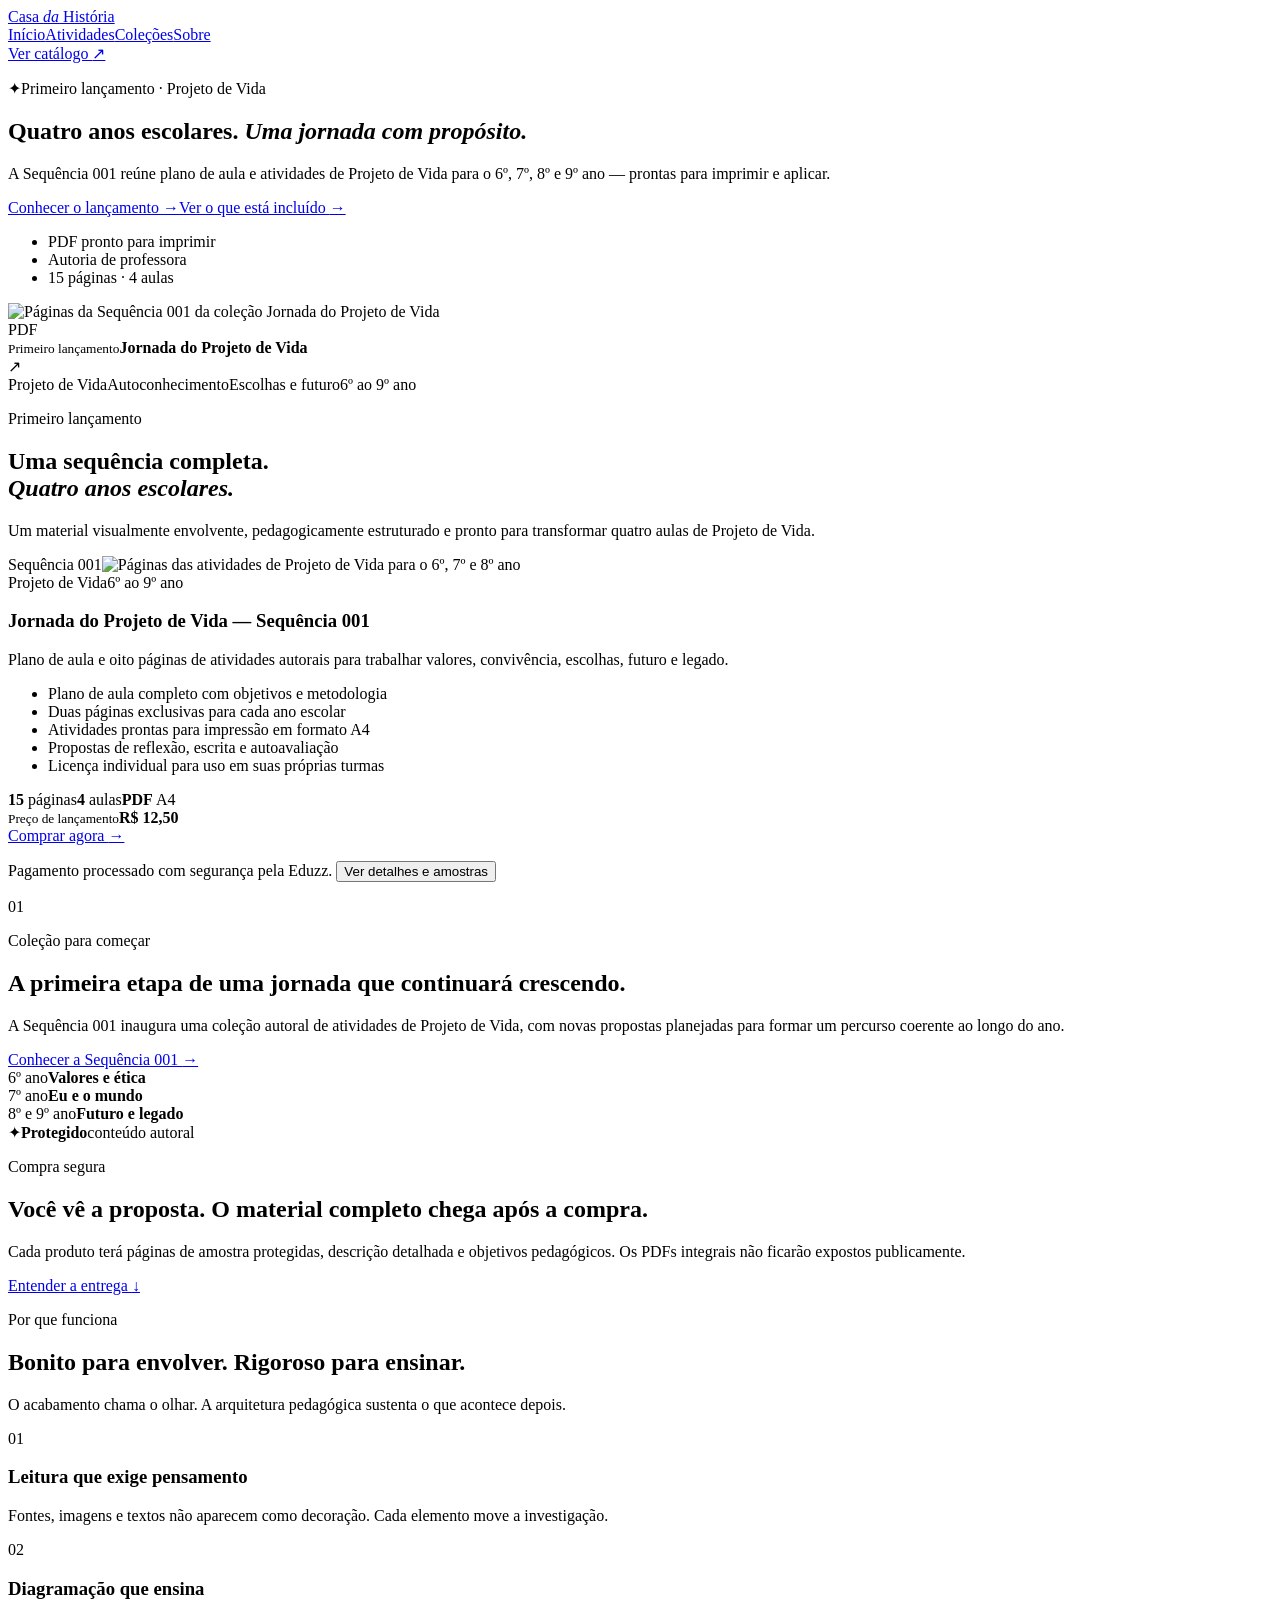
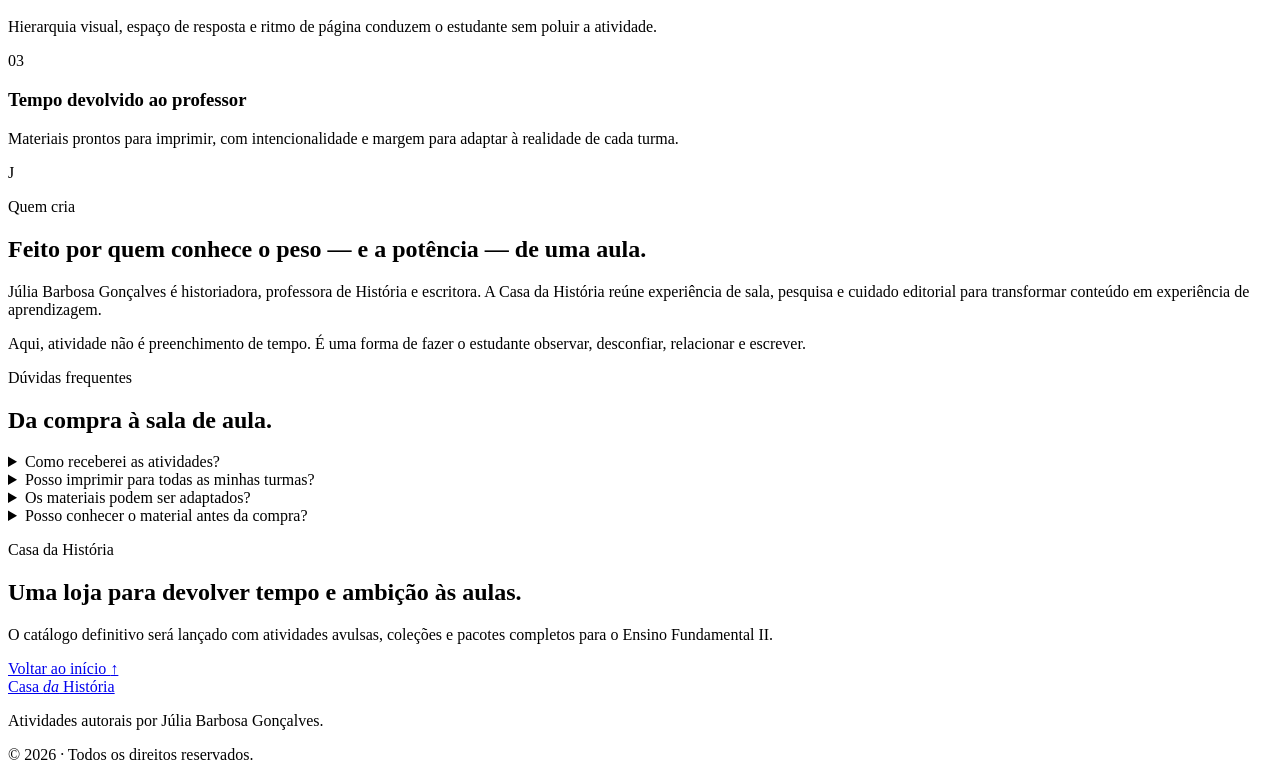
==== index.html @ 9afc104c "Add files via upload" ====
<!DOCTYPE html><html lang="pt-BR"><head><meta charSet="utf-8"/><meta name="viewport" content="width=device-width, initial-scale=1"/><link rel="preload" href="/casadahistoria/_next/static/media/01e4147cff8141ee-s.p.10ked.7w885.g.woff2" as="font" crossorigin="" type="font/woff2"/><link rel="preload" href="/casadahistoria/_next/static/media/a343f882a40d2cc9-s.p.0kho-wj7-y-w1.woff2" as="font" crossorigin="" type="font/woff2"/><link rel="preload" href="/casadahistoria/images/products/seq001/mockup-sequencia-001.webp" as="image"/><link rel="stylesheet" href="/casadahistoria/_next/static/chunks/0dpnqd~8s46qj.css" data-precedence="next"/><link rel="preload" as="script" fetchPriority="low" href="/casadahistoria/_next/static/chunks/0ht900cau6_ur.js"/><script src="/casadahistoria/_next/static/chunks/12e-gw.b2bpi8.js" async=""></script><script src="/casadahistoria/_next/static/chunks/07lhk_q6pmm3r.js" async=""></script><script src="/casadahistoria/_next/static/chunks/turbopack-0gpcza16vt9jr.js" async=""></script><script src="/casadahistoria/_next/static/chunks/0dbhjjzl8qfwv.js" async=""></script><script src="/casadahistoria/_next/static/chunks/1368~detnyduj.js" async=""></script><meta name="next-size-adjust" content=""/><title>Casa da História | Materiais autorais para professores</title><meta name="description" content="Sequências didáticas e atividades autorais, prontas para imprimir e pensadas por uma professora."/><link rel="shortcut icon" href="/casadahistoria/favicon.svg"/><link rel="icon" href="/casadahistoria/favicon.svg"/><script src="/casadahistoria/_next/static/chunks/03~yq9q893hmn.js" noModule=""></script></head><body class="cormorant_garamond_fc706c2b-module__fNlgUG__variable manrope_49fe7fb2-module__fB9vJW__variable"><div hidden=""><!--$--><!--/$--></div><main><header class="site-header"><a class="wordmark" href="#inicio" aria-label="Casa da História, início">Casa <em>da</em> História</a><nav class="desktop-nav" aria-label="Navegação principal"><a class="active" href="#inicio">Início</a><a href="#atividades">Atividades</a><a href="#colecoes">Coleções</a><a href="#sobre">Sobre</a></nav><a class="header-action" href="#atividades">Ver catálogo <span aria-hidden="true">↗</span></a></header><section class="hero" id="inicio"><div class="hero-copy"><p class="eyebrow"><span class="editorial-star" aria-hidden="true">✦</span>Primeiro lançamento · Projeto de Vida</p><h1>Quatro anos escolares. <em>Uma jornada com propósito.</em></h1><div class="coral-rule" aria-hidden="true"></div><p class="hero-description">A Sequência 001 reúne plano de aula e atividades de Projeto de Vida para o 6º, 7º, 8º e 9º ano — prontas para imprimir e aplicar.</p><div class="hero-actions"><a class="button button-primary" href="#atividades">Conhecer o lançamento <span aria-hidden="true">→</span></a><a class="button button-secondary" href="#colecoes">Ver o que está incluído <span aria-hidden="true">→</span></a></div><ul class="hero-trust" aria-label="Vantagens dos materiais"><li>PDF pronto para imprimir</li><li>Autoria de professora</li><li>15 páginas · 4 aulas</li></ul></div><div class="hero-stage" aria-label="Exemplo de atividade da Casa da História"><div class="stage-line stage-line-one" aria-hidden="true"></div><div class="stage-line stage-line-two" aria-hidden="true"></div><div class="image-frame"><img src="/casadahistoria/images/products/seq001/mockup-sequencia-001.webp" alt="Páginas da Sequência 001 da coleção Jornada do Projeto de Vida"/></div><div class="featured-chip"><span class="file-mark" aria-hidden="true">PDF</span><div><small>Primeiro lançamento</small><strong>Jornada do Projeto de Vida</strong></div><span class="chip-arrow" aria-hidden="true">↗</span></div></div></section><div class="hero-foot" aria-hidden="true"><span>Projeto de Vida</span><span>Autoconhecimento</span><span>Escolhas e futuro</span><span>6º ao 9º ano</span></div><section class="catalog-section real-catalog" id="atividades"><div class="section-heading catalog-heading"><div><p class="section-kicker">Primeiro lançamento</p><h2>Uma sequência completa.<br/><em>Quatro anos escolares.</em></h2></div><p class="section-intro">Um material visualmente envolvente, pedagogicamente estruturado e pronto para transformar quatro aulas de Projeto de Vida.</p></div><article class="featured-product"><div class="featured-product-visual"><span class="launch-ribbon">Sequência 001</span><img src="/casadahistoria/images/products/seq001/mockup-sequencia-001.webp" alt="Páginas das atividades de Projeto de Vida para o 6º, 7º e 8º ano"/></div><div class="featured-product-copy"><div class="product-meta"><span>Projeto de Vida</span><span>6º ao 9º ano</span></div><h3>Jornada do Projeto de Vida — Sequência 001</h3><p class="product-lead">Plano de aula e oito páginas de atividades autorais para trabalhar valores, convivência, escolhas, futuro e legado.</p><ul class="product-benefits"><li>Plano de aula completo com objetivos e metodologia</li><li>Duas páginas exclusivas para cada ano escolar</li><li>Atividades prontas para impressão em formato A4</li><li>Propostas de reflexão, escrita e autoavaliação</li><li>Licença individual para uso em suas próprias turmas</li></ul><div class="product-specs" aria-label="Informações do produto"><span><strong>15</strong> páginas</span><span><strong>4</strong> aulas</span><span><strong>PDF</strong> A4</span></div><div class="featured-buy"><div><small>Preço de lançamento</small><strong>R$ 12,50</strong></div><a class="button button-primary" href="https://chk.eduzz.com/7WXGBO520A" rel="noopener noreferrer" target="_blank">Comprar agora <span aria-hidden="true">→</span></a></div><p class="launch-note">Pagamento processado com segurança pela Eduzz.<!-- --> <button type="button">Ver detalhes e amostras</button></p></div></article></section><section class="collection-section" id="colecoes"><div class="collection-card"><div class="collection-number" aria-hidden="true">01</div><div class="collection-copy"><p class="section-kicker">Coleção para começar</p><h2>A primeira etapa de uma jornada que continuará crescendo.</h2><p>A Sequência 001 inaugura uma coleção autoral de atividades de Projeto de Vida, com novas propostas planejadas para formar um percurso coerente ao longo do ano.</p><a class="button button-primary" href="#atividades">Conhecer a Sequência 001 <span aria-hidden="true">→</span></a></div><div class="collection-stack" aria-label="Quatro cadernos de atividades"><div class="stack-sheet stack-one"><span>6º ano</span><strong>Valores e ética</strong></div><div class="stack-sheet stack-two"><span>7º ano</span><strong>Eu e o mundo</strong></div><div class="stack-sheet stack-three"><span>8º e 9º ano</span><strong>Futuro e legado</strong></div></div></div></section><section class="free-section" id="compra-segura"><div class="free-seal" aria-hidden="true"><span>✦</span><strong>Protegido</strong><span>conteúdo autoral</span></div><div class="free-copy"><p class="section-kicker">Compra segura</p><h2>Você vê a proposta. O material completo chega após a compra.</h2><p>Cada produto terá páginas de amostra protegidas, descrição detalhada e objetivos pedagógicos. Os PDFs integrais não ficarão expostos publicamente.</p></div><a class="button free-button" href="#duvidas">Entender a entrega <span aria-hidden="true">↓</span></a></section><section class="method-section"><div class="section-heading"><div><p class="section-kicker">Por que funciona</p><h2>Bonito para envolver. Rigoroso para ensinar.</h2></div><p class="section-intro">O acabamento chama o olhar. A arquitetura pedagógica sustenta o que acontece depois.</p></div><div class="method-grid"><article><span>01</span><h3>Leitura que exige pensamento</h3><p>Fontes, imagens e textos não aparecem como decoração. Cada elemento move a investigação.</p></article><article><span>02</span><h3>Diagramação que ensina</h3><p>Hierarquia visual, espaço de resposta e ritmo de página conduzem o estudante sem poluir a atividade.</p></article><article><span>03</span><h3>Tempo devolvido ao professor</h3><p>Materiais prontos para imprimir, com intencionalidade e margem para adaptar à realidade de cada turma.</p></article></div></section><section class="about-section" id="sobre"><div class="about-monogram" aria-hidden="true">J</div><div class="about-copy"><p class="section-kicker">Quem cria</p><h2>Feito por quem conhece o peso — e a potência — de uma aula.</h2><p>Júlia Barbosa Gonçalves é historiadora, professora de História e escritora. A Casa da História reúne experiência de sala, pesquisa e cuidado editorial para transformar conteúdo em experiência de aprendizagem.</p><p>Aqui, atividade não é preenchimento de tempo. É uma forma de fazer o estudante observar, desconfiar, relacionar e escrever.</p></div></section><section class="faq-section" id="duvidas"><div><p class="section-kicker">Dúvidas frequentes</p><h2>Da compra à sala de aula.</h2></div><div class="faq-list"><details><summary>Como receberei as atividades?</summary><p>Após a confirmação do pagamento pela Eduzz, o acesso ao PDF será enviado automaticamente por e-mail e poderá também chegar por WhatsApp quando esse número for informado na compra.</p></details><details><summary>Posso imprimir para todas as minhas turmas?</summary><p>A licença individual permitirá o uso pela professora ou professor comprador em suas próprias turmas. Redistribuição e revenda não serão permitidas.</p></details><details><summary>Os materiais podem ser adaptados?</summary><p>Os arquivos serão oferecidos em PDF. As orientações de uso indicarão as adaptações pedagógicas possíveis em cada proposta.</p></details><details><summary>Posso conhecer o material antes da compra?</summary><p>Sim. Cada página de produto mostrará imagens protegidas de algumas páginas e explicará objetivos, habilidades, extensão e formas de uso. O arquivo integral será exclusivo para compradores.</p></details></div></section><section class="contact-section" id="contato"><p class="section-kicker">Casa da História</p><h2>Uma loja para devolver tempo e ambição às aulas.</h2><p>O catálogo definitivo será lançado com atividades avulsas, coleções e pacotes completos para o Ensino Fundamental II.</p><a class="button button-primary" href="#inicio">Voltar ao início <span aria-hidden="true">↑</span></a></section><footer><a class="footer-wordmark" href="#inicio">Casa <em>da</em> História</a><p>Atividades autorais por Júlia Barbosa Gonçalves.</p><p>© 2026 · Todos os direitos reservados.</p></footer></main><!--$--><!--/$--><script src="/casadahistoria/_next/static/chunks/0ht900cau6_ur.js" id="_R_" async=""></script><script>(self.__next_f=self.__next_f||[]).push([0])</script><script>self.__next_f.push([1,"1:\"$Sreact.fragment\"\n2:I[39756,[\"/casadahistoria/_next/static/chunks/0dbhjjzl8qfwv.js\"],\"default\"]\n3:I[37457,[\"/casadahistoria/_next/static/chunks/0dbhjjzl8qfwv.js\"],\"default\"]\n12:I[68027,[\"/casadahistoria/_next/static/chunks/0dbhjjzl8qfwv.js\"],\"default\",1]\n:HL[\"/casadahistoria/_next/static/chunks/0dpnqd~8s46qj.css\",\"style\"]\n:HL[\"/casadahistoria/_next/static/media/01e4147cff8141ee-s.p.10ked.7w885.g.woff2\",\"font\",{\"crossOrigin\":\"\",\"type\":\"font/woff2\"}]\n:HL[\"/casadahistoria/_next/static/media/a343f882a40d2cc9-s.p.0kho-wj7-y-w1.woff2\",\"font\",{\"crossOrigin\":\"\",\"type\":\"font/woff2\"}]\n:HL[\"/casadahistoria/images/products/seq001/mockup-sequencia-001.webp\",\"image\"]\n"])</script><script>self.__next_f.push([1,"0:{\"P\":null,\"c\":[\"\",\"\"],\"q\":\"\",\"i\":false,\"f\":[[[\"\",{\"children\":[\"__PAGE__\",{}]},\"$undefined\",\"$undefined\",16],[[\"$\",\"$1\",\"c\",{\"children\":[[[\"$\",\"link\",\"0\",{\"rel\":\"stylesheet\",\"href\":\"/casadahistoria/_next/static/chunks/0dpnqd~8s46qj.css\",\"precedence\":\"next\",\"crossOrigin\":\"$undefined\",\"nonce\":\"$undefined\"}],[\"$\",\"script\",\"script-0\",{\"src\":\"/casadahistoria/_next/static/chunks/0dbhjjzl8qfwv.js\",\"async\":true,\"nonce\":\"$undefined\"}]],[\"$\",\"html\",null,{\"lang\":\"pt-BR\",\"children\":[\"$\",\"body\",null,{\"className\":\"cormorant_garamond_fc706c2b-module__fNlgUG__variable manrope_49fe7fb2-module__fB9vJW__variable\",\"children\":[\"$\",\"$L2\",null,{\"parallelRouterKey\":\"children\",\"error\":\"$undefined\",\"errorStyles\":\"$undefined\",\"errorScripts\":\"$undefined\",\"template\":[\"$\",\"$L3\",null,{}],\"templateStyles\":\"$undefined\",\"templateScripts\":\"$undefined\",\"notFound\":[[[\"$\",\"title\",null,{\"children\":\"404: This page could not be found.\"}],[\"$\",\"div\",null,{\"style\":{\"fontFamily\":\"system-ui,\\\"Segoe UI\\\",Roboto,Helvetica,Arial,sans-serif,\\\"Apple Color Emoji\\\",\\\"Segoe UI Emoji\\\"\",\"height\":\"100vh\",\"textAlign\":\"center\",\"display\":\"flex\",\"flexDirection\":\"column\",\"alignItems\":\"center\",\"justifyContent\":\"center\"},\"children\":[\"$\",\"div\",null,{\"children\":[[\"$\",\"style\",null,{\"dangerouslySetInnerHTML\":{\"__html\":\"body{color:#000;background:#fff;margin:0}.next-error-h1{border-right:1px solid rgba(0,0,0,.3)}@media (prefers-color-scheme:dark){body{color:#fff;background:#000}.next-error-h1{border-right:1px solid rgba(255,255,255,.3)}}\"}}],[\"$\",\"h1\",null,{\"className\":\"next-error-h1\",\"style\":{\"display\":\"inline-block\",\"margin\":\"0 20px 0 0\",\"padding\":\"0 23px 0 0\",\"fontSize\":24,\"fontWeight\":500,\"verticalAlign\":\"top\",\"lineHeight\":\"49px\"},\"children\":404}],[\"$\",\"div\",null,{\"style\":{\"display\":\"inline-block\"},\"children\":[\"$\",\"h2\",null,{\"style\":{\"fontSize\":14,\"fontWeight\":400,\"lineHeight\":\"49px\",\"margin\":0},\"children\":\"This page could not be found.\"}]}]]}]}]],[]],\"forbidden\":\"$undefined\",\"unauthorized\":\"$undefined\"}]}]}]]}],{\"children\":[[\"$\",\"$1\",\"c\",{\"children\":[[\"$\",\"main\",null,{\"children\":[[\"$\",\"header\",null,{\"className\":\"site-header\",\"children\":[[\"$\",\"a\",null,{\"className\":\"wordmark\",\"href\":\"#inicio\",\"aria-label\":\"Casa da História, início\",\"children\":[\"Casa \",[\"$\",\"em\",null,{\"children\":\"da\"}],\" História\"]}],[\"$\",\"nav\",null,{\"className\":\"desktop-nav\",\"aria-label\":\"Navegação principal\",\"children\":[[\"$\",\"a\",null,{\"className\":\"active\",\"href\":\"#inicio\",\"children\":\"Início\"}],[\"$\",\"a\",null,{\"href\":\"#atividades\",\"children\":\"Atividades\"}],[\"$\",\"a\",null,{\"href\":\"#colecoes\",\"children\":\"Coleções\"}],[\"$\",\"a\",null,{\"href\":\"#sobre\",\"children\":\"Sobre\"}]]}],[\"$\",\"a\",null,{\"className\":\"header-action\",\"href\":\"#atividades\",\"children\":[\"Ver catálogo \",[\"$\",\"span\",null,{\"aria-hidden\":\"true\",\"children\":\"↗\"}]]}]]}],[\"$\",\"section\",null,{\"className\":\"hero\",\"id\":\"inicio\",\"children\":[[\"$\",\"div\",null,{\"className\":\"hero-copy\",\"children\":[[\"$\",\"p\",null,{\"className\":\"eyebrow\",\"children\":[[\"$\",\"span\",null,{\"className\":\"editorial-star\",\"aria-hidden\":\"true\",\"children\":\"✦\"}],\"Primeiro lançamento · Projeto de Vida\"]}],[\"$\",\"h1\",null,{\"children\":[\"Quatro anos escolares. \",[\"$\",\"em\",null,{\"children\":\"Uma jornada com propósito.\"}]]}],[\"$\",\"div\",null,{\"className\":\"coral-rule\",\"aria-hidden\":\"true\"}],[\"$\",\"p\",null,{\"className\":\"hero-description\",\"children\":\"A Sequência 001 reúne plano de aula e atividades de Projeto de Vida para o 6º, 7º, 8º e 9º ano — prontas para imprimir e aplicar.\"}],[\"$\",\"div\",null,{\"className\":\"hero-actions\",\"children\":[[\"$\",\"a\",null,{\"className\":\"button button-primary\",\"href\":\"#atividades\",\"children\":[\"Conhecer o lançamento \",[\"$\",\"span\",null,{\"aria-hidden\":\"true\",\"children\":\"→\"}]]}],[\"$\",\"a\",null,{\"className\":\"button button-secondary\",\"href\":\"#colecoes\",\"children\":[\"Ver o que está incluído \",[\"$\",\"span\",null,{\"aria-hidden\":\"true\",\"children\":\"→\"}]]}]]}],[\"$\",\"ul\",null,{\"className\":\"hero-trust\",\"aria-label\":\"Vantagens dos materiais\",\"children\":[[\"$\",\"li\",null,{\"children\":\"PDF pronto para imprimir\"}],[\"$\",\"li\",null,{\"children\":\"Autoria de professora\"}],[\"$\",\"li\",null,{\"children\":\"15 páginas · 4 aulas\"}]]}]]}],[\"$\",\"div\",null,{\"className\":\"hero-stage\",\"aria-label\":\"Exemplo de atividade da Casa da História\",\"children\":[[\"$\",\"div\",null,{\"className\":\"stage-line stage-line-one\",\"aria-hidden\":\"true\"}],[\"$\",\"div\",null,{\"className\":\"stage-line stage-line-two\",\"aria-hidden\":\"true\"}],[\"$\",\"div\",null,{\"className\":\"image-frame\",\"children\":[\"$\",\"img\",null,{\"src\":\"/casadahistoria/images/products/seq001/mockup-sequencia-001.webp\",\"alt\":\"Páginas da Sequência 001 da coleção Jornada do Projeto de Vida\"}]}],[\"$\",\"div\",null,{\"className\":\"featured-chip\",\"children\":[[\"$\",\"span\",null,{\"className\":\"file-mark\",\"aria-hidden\":\"true\",\"children\":\"PDF\"}],\"$L4\",\"$L5\"]}]]}]]}],\"$L6\",\"$L7\",\"$L8\",\"$L9\",\"$La\",\"$Lb\",\"$Lc\",\"$Ld\",\"$Le\"]}],[\"$Lf\"],\"$L10\"]}],{},null,false,null]},null,false,null],\"$L11\",false]],\"m\":\"$undefined\",\"G\":[\"$12\",[\"$L13\"]],\"S\":true,\"h\":null,\"s\":\"$undefined\",\"l\":\"$undefined\",\"p\":\"$undefined\",\"d\":\"$undefined\",\"b\":\"ngVguHVvv_tVaWzrd8nhR\"}\n"])</script><script>self.__next_f.push([1,"14:I[90803,[\"/casadahistoria/_next/static/chunks/0dbhjjzl8qfwv.js\",\"/casadahistoria/_next/static/chunks/1368~detnyduj.js\"],\"default\"]\n15:I[97367,[\"/casadahistoria/_next/static/chunks/0dbhjjzl8qfwv.js\"],\"OutletBoundary\"]\n16:\"$Sreact.suspense\"\n18:I[97367,[\"/casadahistoria/_next/static/chunks/0dbhjjzl8qfwv.js\"],\"ViewportBoundary\"]\n1a:I[97367,[\"/casadahistoria/_next/static/chunks/0dbhjjzl8qfwv.js\"],\"MetadataBoundary\"]\n4:[\"$\",\"div\",null,{\"children\":[[\"$\",\"small\",null,{\"children\":\"Primeiro lançamento\"}],[\"$\",\"strong\",null,{\"children\":\"Jornada do Projeto de Vida\"}]]}]\n5:[\"$\",\"span\",null,{\"className\":\"chip-arrow\",\"aria-hidden\":\"true\",\"children\":\"↗\"}]\n6:[\"$\",\"div\",null,{\"className\":\"hero-foot\",\"aria-hidden\":\"true\",\"children\":[[\"$\",\"span\",null,{\"children\":\"Projeto de Vida\"}],[\"$\",\"span\",null,{\"children\":\"Autoconhecimento\"}],[\"$\",\"span\",null,{\"children\":\"Escolhas e futuro\"}],[\"$\",\"span\",null,{\"children\":\"6º ao 9º ano\"}]]}]\n7:[\"$\",\"$L14\",null,{}]\n"])</script><script>self.__next_f.push([1,"8:[\"$\",\"section\",null,{\"className\":\"collection-section\",\"id\":\"colecoes\",\"children\":[\"$\",\"div\",null,{\"className\":\"collection-card\",\"children\":[[\"$\",\"div\",null,{\"className\":\"collection-number\",\"aria-hidden\":\"true\",\"children\":\"01\"}],[\"$\",\"div\",null,{\"className\":\"collection-copy\",\"children\":[[\"$\",\"p\",null,{\"className\":\"section-kicker\",\"children\":\"Coleção para começar\"}],[\"$\",\"h2\",null,{\"children\":\"A primeira etapa de uma jornada que continuará crescendo.\"}],[\"$\",\"p\",null,{\"children\":\"A Sequência 001 inaugura uma coleção autoral de atividades de Projeto de Vida, com novas propostas planejadas para formar um percurso coerente ao longo do ano.\"}],[\"$\",\"a\",null,{\"className\":\"button button-primary\",\"href\":\"#atividades\",\"children\":[\"Conhecer a Sequência 001 \",[\"$\",\"span\",null,{\"aria-hidden\":\"true\",\"children\":\"→\"}]]}]]}],[\"$\",\"div\",null,{\"className\":\"collection-stack\",\"aria-label\":\"Quatro cadernos de atividades\",\"children\":[[\"$\",\"div\",null,{\"className\":\"stack-sheet stack-one\",\"children\":[[\"$\",\"span\",null,{\"children\":\"6º ano\"}],[\"$\",\"strong\",null,{\"children\":\"Valores e ética\"}]]}],[\"$\",\"div\",null,{\"className\":\"stack-sheet stack-two\",\"children\":[[\"$\",\"span\",null,{\"children\":\"7º ano\"}],[\"$\",\"strong\",null,{\"children\":\"Eu e o mundo\"}]]}],[\"$\",\"div\",null,{\"className\":\"stack-sheet stack-three\",\"children\":[[\"$\",\"span\",null,{\"children\":\"8º e 9º ano\"}],[\"$\",\"strong\",null,{\"children\":\"Futuro e legado\"}]]}]]}]]}]}]\n"])</script><script>self.__next_f.push([1,"9:[\"$\",\"section\",null,{\"className\":\"free-section\",\"id\":\"compra-segura\",\"children\":[[\"$\",\"div\",null,{\"className\":\"free-seal\",\"aria-hidden\":\"true\",\"children\":[[\"$\",\"span\",null,{\"children\":\"✦\"}],[\"$\",\"strong\",null,{\"children\":\"Protegido\"}],[\"$\",\"span\",null,{\"children\":\"conteúdo autoral\"}]]}],[\"$\",\"div\",null,{\"className\":\"free-copy\",\"children\":[[\"$\",\"p\",null,{\"className\":\"section-kicker\",\"children\":\"Compra segura\"}],[\"$\",\"h2\",null,{\"children\":\"Você vê a proposta. O material completo chega após a compra.\"}],[\"$\",\"p\",null,{\"children\":\"Cada produto terá páginas de amostra protegidas, descrição detalhada e objetivos pedagógicos. Os PDFs integrais não ficarão expostos publicamente.\"}]]}],[\"$\",\"a\",null,{\"className\":\"button free-button\",\"href\":\"#duvidas\",\"children\":[\"Entender a entrega \",[\"$\",\"span\",null,{\"aria-hidden\":\"true\",\"children\":\"↓\"}]]}]]}]\na:[\"$\",\"section\",null,{\"className\":\"method-section\",\"children\":[[\"$\",\"div\",null,{\"className\":\"section-heading\",\"children\":[[\"$\",\"div\",null,{\"children\":[[\"$\",\"p\",null,{\"className\":\"section-kicker\",\"children\":\"Por que funciona\"}],[\"$\",\"h2\",null,{\"children\":\"Bonito para envolver. Rigoroso para ensinar.\"}]]}],[\"$\",\"p\",null,{\"className\":\"section-intro\",\"children\":\"O acabamento chama o olhar. A arquitetura pedagógica sustenta o que acontece depois.\"}]]}],[\"$\",\"div\",null,{\"className\":\"method-grid\",\"children\":[[\"$\",\"article\",null,{\"children\":[[\"$\",\"span\",null,{\"children\":\"01\"}],[\"$\",\"h3\",null,{\"children\":\"Leitura que exige pensamento\"}],[\"$\",\"p\",null,{\"children\":\"Fontes, imagens e textos não aparecem como decoração. Cada elemento move a investigação.\"}]]}],[\"$\",\"article\",null,{\"children\":[[\"$\",\"span\",null,{\"children\":\"02\"}],[\"$\",\"h3\",null,{\"children\":\"Diagramação que ensina\"}],[\"$\",\"p\",null,{\"children\":\"Hierarquia visual, espaço de resposta e ritmo de página conduzem o estudante sem poluir a atividade.\"}]]}],[\"$\",\"article\",null,{\"children\":[[\"$\",\"span\",null,{\"children\":\"03\"}],[\"$\",\"h3\",null,{\"children\":\"Tempo devolvido ao professor\"}],[\"$\",\"p\",null,{\"children\":\"Materiais prontos para imprimir, com intencionalidade e margem para adaptar à realidade de cada turma.\"}]]}]]}]]}]\nb:[\"$\",\"section\",null,{\"className\":\"about-section\",\"id\":\"sobre\",\"children\":[[\"$\",\"div\",null,{\"className\":\"about-monogram\",\"aria-hidden\":\"true\",\"children\":\"J\"}],[\"$\",\"div\",null,{\"className\":\"about-copy\",\"children\":[[\"$\",\"p\",null,{\"className\":\"section-kicker\",\"children\":\"Quem cria\"}],[\"$\",\"h2\",null,{\"children\":\"Feito por quem conhece o peso — e a potência — de uma aula.\"}],[\"$\",\"p\",null,{\"children\":\"Júlia Barbosa Gonçalves é historiadora, professora de História e escritora. A Casa da História reúne experiência de sala, pesquisa e cuidado editorial para transformar conteúdo em experiência de aprendizagem.\"}],[\"$\",\"p\",null,{\"children\":\"Aqui, atividade não é preenchimento de tempo. É uma forma de fazer o estudante observar, desconfiar, relacionar e escrever.\"}]]}]]}]\n"])</script><script>self.__next_f.push([1,"c:[\"$\",\"section\",null,{\"className\":\"faq-section\",\"id\":\"duvidas\",\"children\":[[\"$\",\"div\",null,{\"children\":[[\"$\",\"p\",null,{\"className\":\"section-kicker\",\"children\":\"Dúvidas frequentes\"}],[\"$\",\"h2\",null,{\"children\":\"Da compra à sala de aula.\"}]]}],[\"$\",\"div\",null,{\"className\":\"faq-list\",\"children\":[[\"$\",\"details\",null,{\"children\":[[\"$\",\"summary\",null,{\"children\":\"Como receberei as atividades?\"}],[\"$\",\"p\",null,{\"children\":\"Após a confirmação do pagamento pela Eduzz, o acesso ao PDF será enviado automaticamente por e-mail e poderá também chegar por WhatsApp quando esse número for informado na compra.\"}]]}],[\"$\",\"details\",null,{\"children\":[[\"$\",\"summary\",null,{\"children\":\"Posso imprimir para todas as minhas turmas?\"}],[\"$\",\"p\",null,{\"children\":\"A licença individual permitirá o uso pela professora ou professor comprador em suas próprias turmas. Redistribuição e revenda não serão permitidas.\"}]]}],[\"$\",\"details\",null,{\"children\":[[\"$\",\"summary\",null,{\"children\":\"Os materiais podem ser adaptados?\"}],[\"$\",\"p\",null,{\"children\":\"Os arquivos serão oferecidos em PDF. As orientações de uso indicarão as adaptações pedagógicas possíveis em cada proposta.\"}]]}],[\"$\",\"details\",null,{\"children\":[[\"$\",\"summary\",null,{\"children\":\"Posso conhecer o material antes da compra?\"}],[\"$\",\"p\",null,{\"children\":\"Sim. Cada página de produto mostrará imagens protegidas de algumas páginas e explicará objetivos, habilidades, extensão e formas de uso. O arquivo integral será exclusivo para compradores.\"}]]}]]}]]}]\n"])</script><script>self.__next_f.push([1,"d:[\"$\",\"section\",null,{\"className\":\"contact-section\",\"id\":\"contato\",\"children\":[[\"$\",\"p\",null,{\"className\":\"section-kicker\",\"children\":\"Casa da História\"}],[\"$\",\"h2\",null,{\"children\":\"Uma loja para devolver tempo e ambição às aulas.\"}],[\"$\",\"p\",null,{\"children\":\"O catálogo definitivo será lançado com atividades avulsas, coleções e pacotes completos para o Ensino Fundamental II.\"}],[\"$\",\"a\",null,{\"className\":\"button button-primary\",\"href\":\"#inicio\",\"children\":[\"Voltar ao início \",[\"$\",\"span\",null,{\"aria-hidden\":\"true\",\"children\":\"↑\"}]]}]]}]\ne:[\"$\",\"footer\",null,{\"children\":[[\"$\",\"a\",null,{\"className\":\"footer-wordmark\",\"href\":\"#inicio\",\"children\":[\"Casa \",[\"$\",\"em\",null,{\"children\":\"da\"}],\" História\"]}],[\"$\",\"p\",null,{\"children\":\"Atividades autorais por Júlia Barbosa Gonçalves.\"}],[\"$\",\"p\",null,{\"children\":\"© 2026 · Todos os direitos reservados.\"}]]}]\nf:[\"$\",\"script\",\"script-0\",{\"src\":\"/casadahistoria/_next/static/chunks/1368~detnyduj.js\",\"async\":true,\"nonce\":\"$undefined\"}]\n10:[\"$\",\"$L15\",null,{\"children\":[\"$\",\"$16\",null,{\"name\":\"Next.MetadataOutlet\",\"children\":\"$@17\"}]}]\n11:[\"$\",\"$1\",\"h\",{\"children\":[null,[\"$\",\"$L18\",null,{\"children\":\"$L19\"}],[\"$\",\"div\",null,{\"hidden\":true,\"children\":[\"$\",\"$L1a\",null,{\"children\":[\"$\",\"$16\",null,{\"name\":\"Next.Metadata\",\"children\":\"$L1b\"}]}]}],[\"$\",\"meta\",null,{\"name\":\"next-size-adjust\",\"content\":\"\"}]]}]\n13:[\"$\",\"link\",\"0\",{\"rel\":\"stylesheet\",\"href\":\"/casadahistoria/_next/static/chunks/0dpnqd~8s46qj.css\",\"precedence\":\"next\",\"crossOrigin\":\"$undefined\",\"nonce\":\"$undefined\"}]\n"])</script><script>self.__next_f.push([1,"19:[[\"$\",\"meta\",\"0\",{\"charSet\":\"utf-8\"}],[\"$\",\"meta\",\"1\",{\"name\":\"viewport\",\"content\":\"width=device-width, initial-scale=1\"}]]\n"])</script><script>self.__next_f.push([1,"1c:I[27201,[\"/casadahistoria/_next/static/chunks/0dbhjjzl8qfwv.js\"],\"IconMark\"]\n17:null\n1b:[[\"$\",\"title\",\"0\",{\"children\":\"Casa da História | Materiais autorais para professores\"}],[\"$\",\"meta\",\"1\",{\"name\":\"description\",\"content\":\"Sequências didáticas e atividades autorais, prontas para imprimir e pensadas por uma professora.\"}],[\"$\",\"link\",\"2\",{\"rel\":\"shortcut icon\",\"href\":\"/casadahistoria/favicon.svg\"}],[\"$\",\"link\",\"3\",{\"rel\":\"icon\",\"href\":\"/casadahistoria/favicon.svg\"}],[\"$\",\"$L1c\",\"4\",{}]]\n"])</script></body></html>
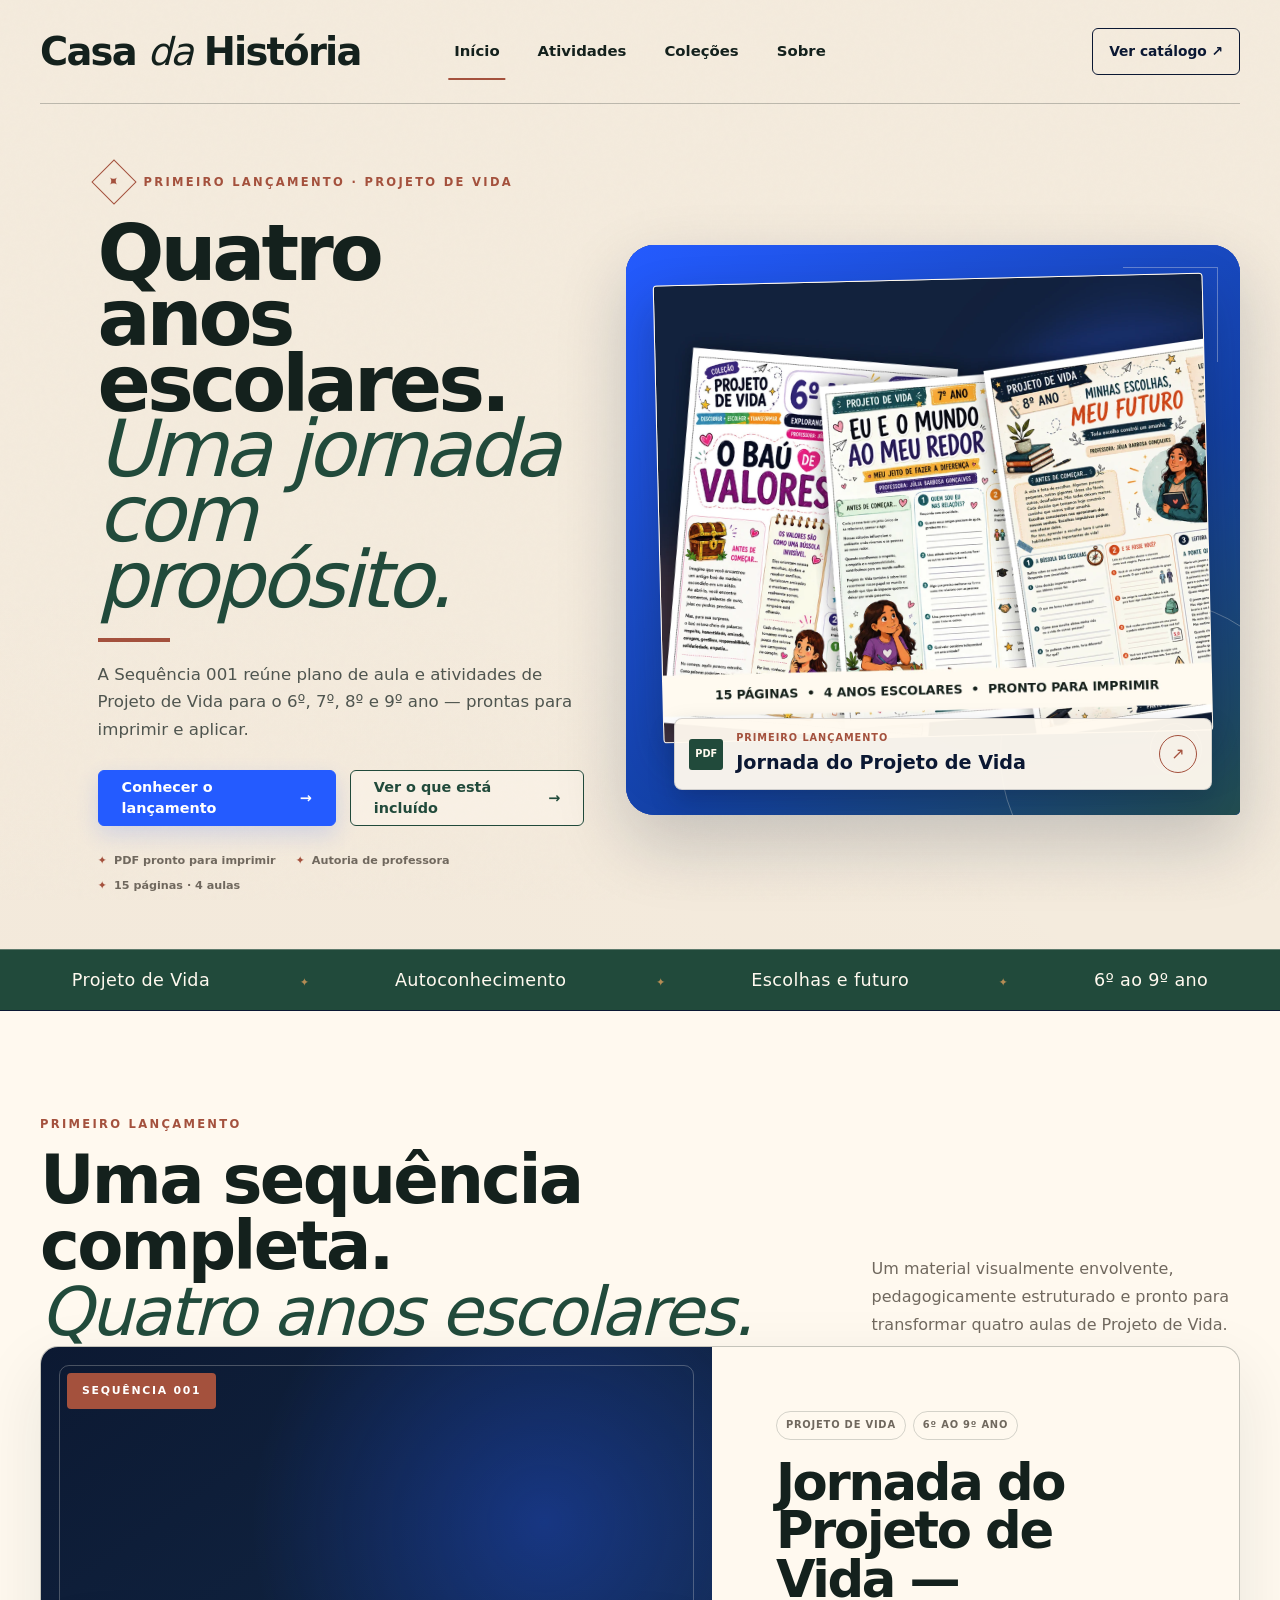
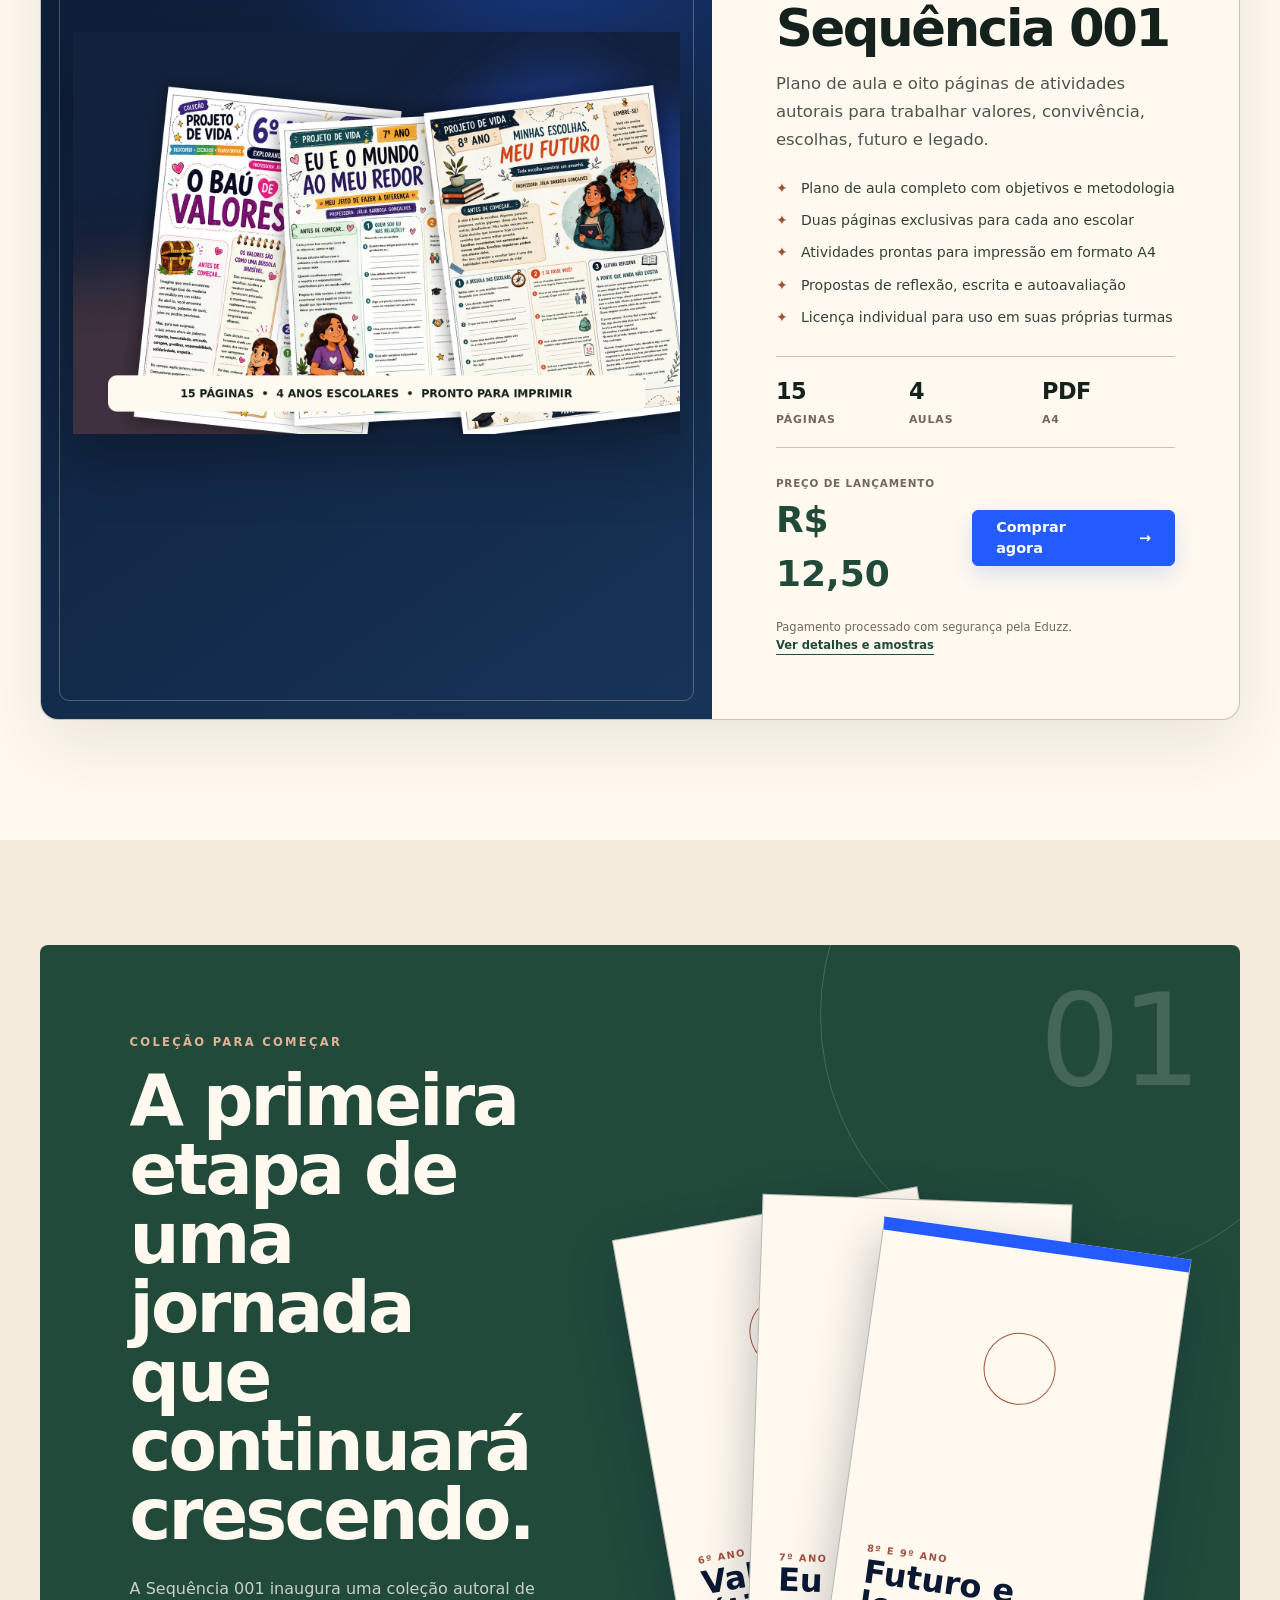
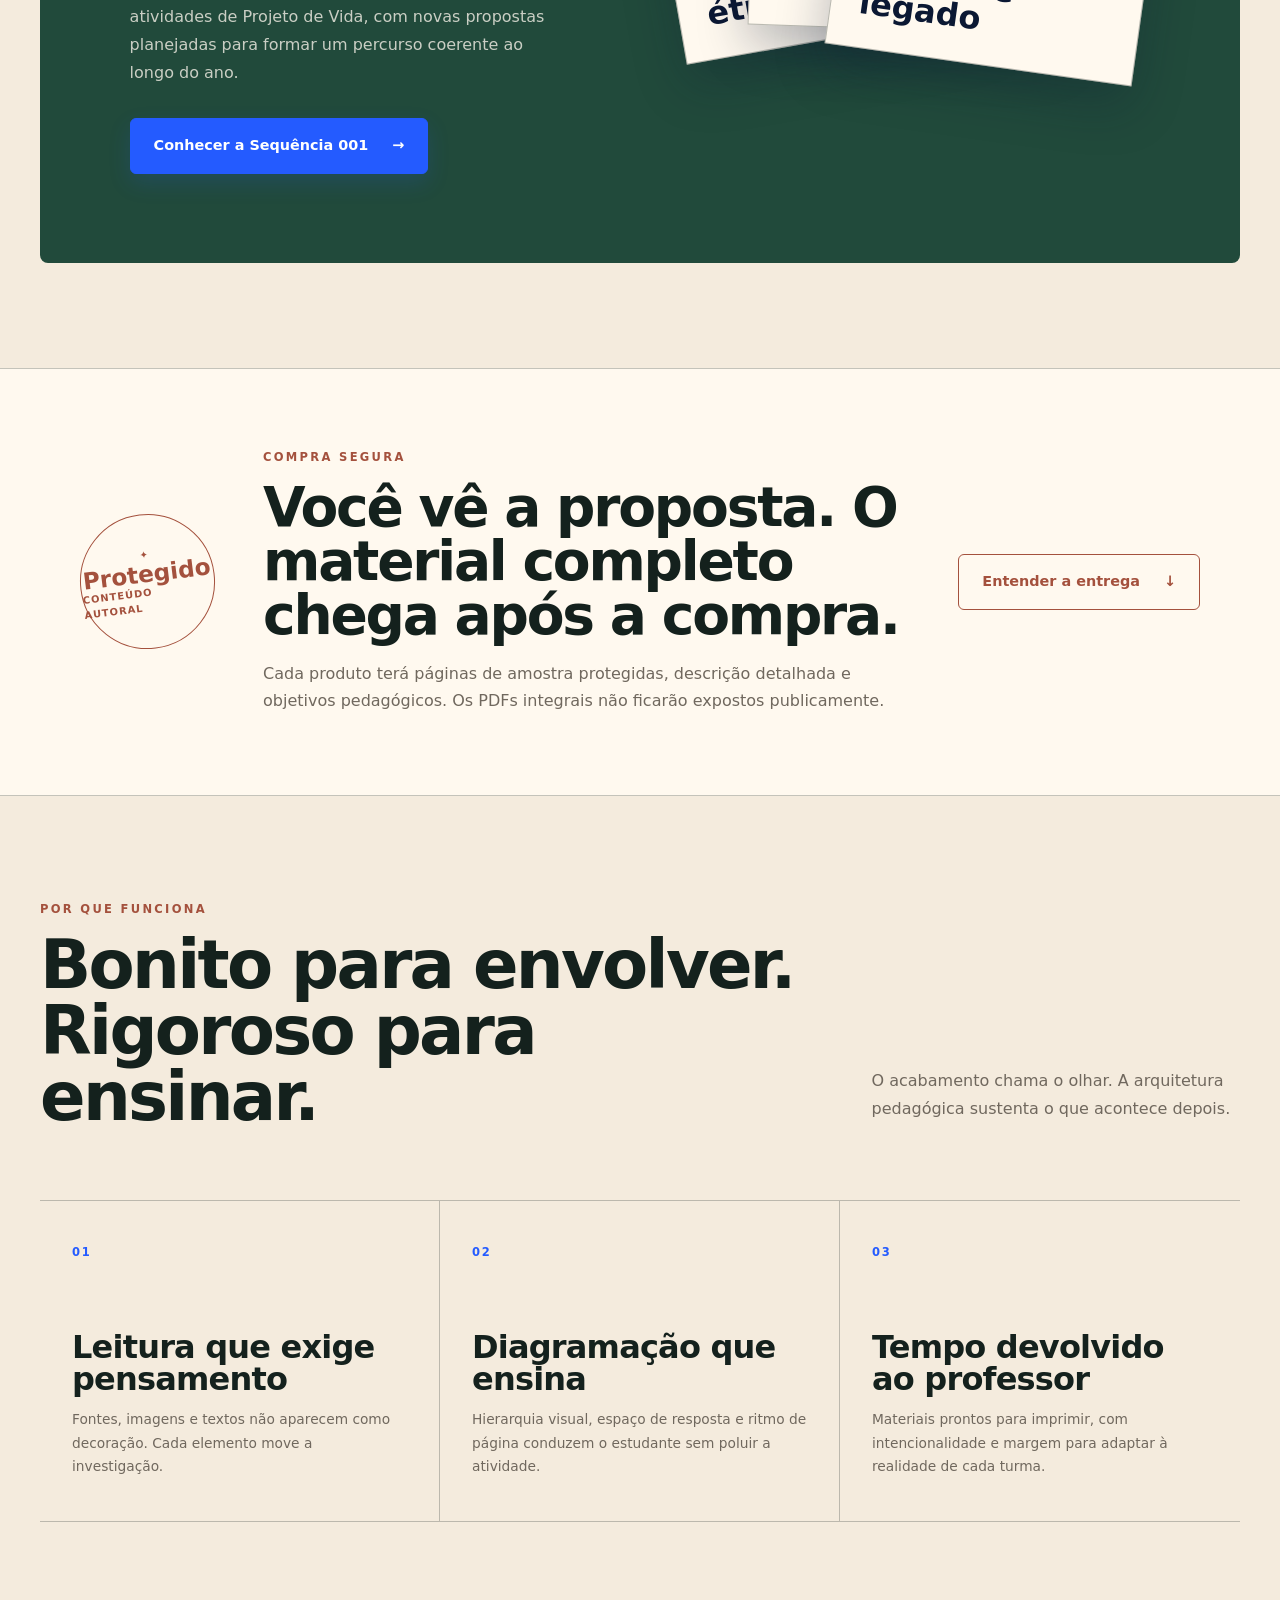
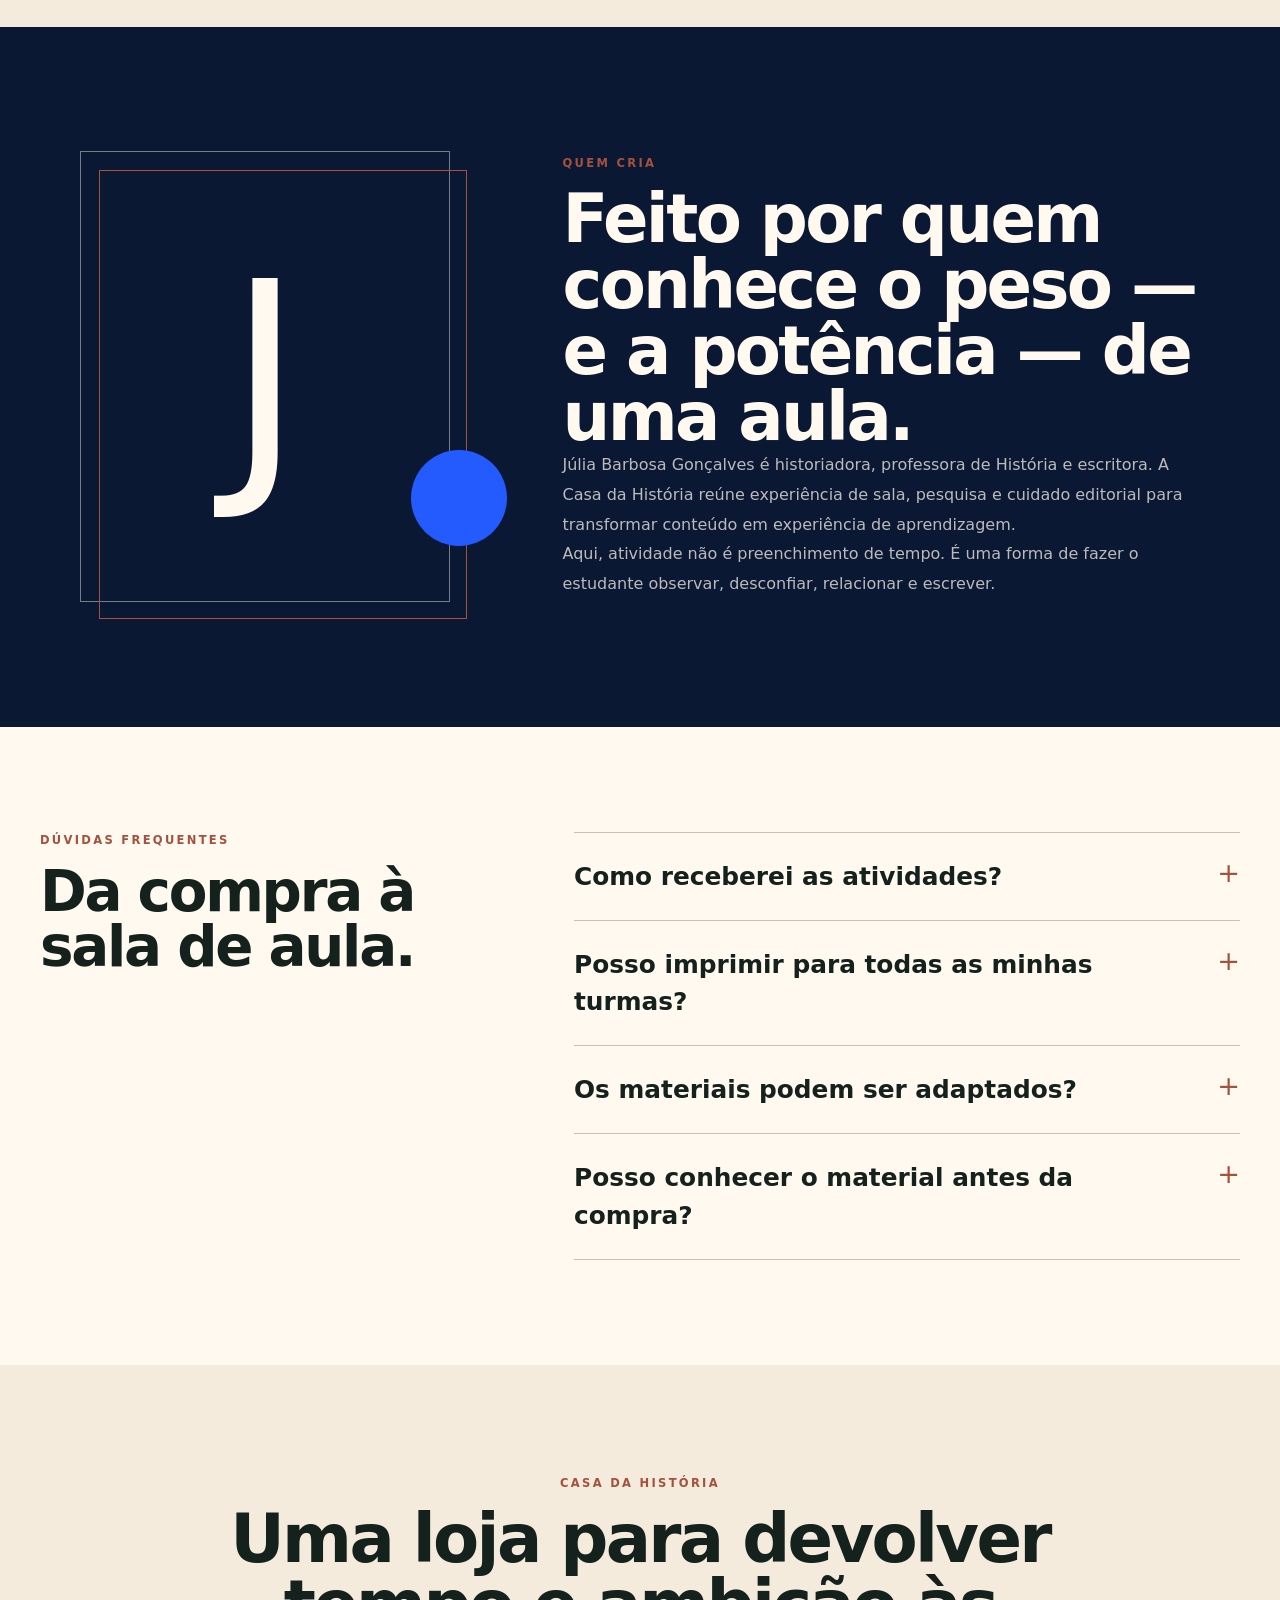
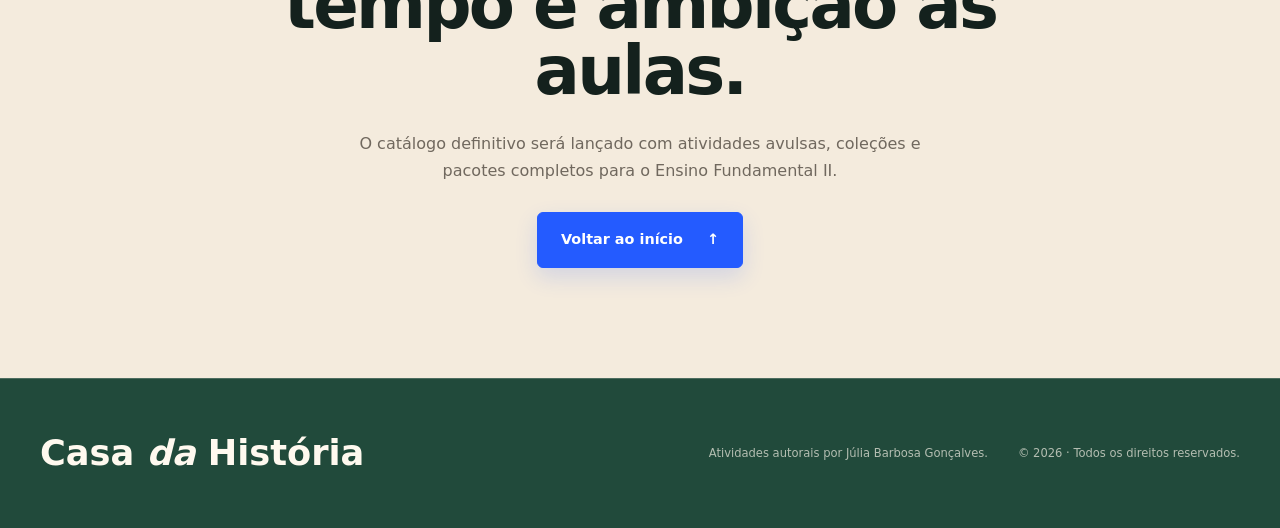
==== commit 89fe6fae: "Add files via upload" ====
--- a/index.html
+++ b/index.html
@@ -1 +1,56 @@
-<!DOCTYPE html><html lang="pt-BR"><head><meta charSet="utf-8"/><meta name="viewport" content="width=device-width, initial-scale=1"/><link rel="preload" href="/casadahistoria/_next/static/media/01e4147cff8141ee-s.p.10ked.7w885.g.woff2" as="font" crossorigin="" type="font/woff2"/><link rel="preload" href="/casadahistoria/_next/static/media/a343f882a40d2cc9-s.p.0kho-wj7-y-w1.woff2" as="font" crossorigin="" type="font/woff2"/><link rel="preload" href="/casadahistoria/images/products/seq001/mockup-sequencia-001.webp" as="image"/><link rel="stylesheet" href="/casadahistoria/_next/static/chunks/0dpnqd~8s46qj.css" data-precedence="next"/><link rel="preload" as="script" fetchPriority="low" href="/casadahistoria/_next/static/chunks/0ht900cau6_ur.js"/><script src="/casadahistoria/_next/static/chunks/12e-gw.b2bpi8.js" async=""></script><script src="/casadahistoria/_next/static/chunks/07lhk_q6pmm3r.js" async=""></script><script src="/casadahistoria/_next/static/chunks/turbopack-0gpcza16vt9jr.js" async=""></script><script src="/casadahistoria/_next/static/chunks/0dbhjjzl8qfwv.js" async=""></script><script src="/casadahistoria/_next/static/chunks/1368~detnyduj.js" async=""></script><meta name="next-size-adjust" content=""/><title>Casa da História | Materiais autorais para professores</title><meta name="description" content="Sequências didáticas e atividades autorais, prontas para imprimir e pensadas por uma professora."/><link rel="shortcut icon" href="/casadahistoria/favicon.svg"/><link rel="icon" href="/casadahistoria/favicon.svg"/><script src="/casadahistoria/_next/static/chunks/03~yq9q893hmn.js" noModule=""></script></head><body class="cormorant_garamond_fc706c2b-module__fNlgUG__variable manrope_49fe7fb2-module__fB9vJW__variable"><div hidden=""><!--$--><!--/$--></div><main><header class="site-header"><a class="wordmark" href="#inicio" aria-label="Casa da História, início">Casa <em>da</em> História</a><nav class="desktop-nav" aria-label="Navegação principal"><a class="active" href="#inicio">Início</a><a href="#atividades">Atividades</a><a href="#colecoes">Coleções</a><a href="#sobre">Sobre</a></nav><a class="header-action" href="#atividades">Ver catálogo <span aria-hidden="true">↗</span></a></header><section class="hero" id="inicio"><div class="hero-copy"><p class="eyebrow"><span class="editorial-star" aria-hidden="true">✦</span>Primeiro lançamento · Projeto de Vida</p><h1>Quatro anos escolares. <em>Uma jornada com propósito.</em></h1><div class="coral-rule" aria-hidden="true"></div><p class="hero-description">A Sequência 001 reúne plano de aula e atividades de Projeto de Vida para o 6º, 7º, 8º e 9º ano — prontas para imprimir e aplicar.</p><div class="hero-actions"><a class="button button-primary" href="#atividades">Conhecer o lançamento <span aria-hidden="true">→</span></a><a class="button button-secondary" href="#colecoes">Ver o que está incluído <span aria-hidden="true">→</span></a></div><ul class="hero-trust" aria-label="Vantagens dos materiais"><li>PDF pronto para imprimir</li><li>Autoria de professora</li><li>15 páginas · 4 aulas</li></ul></div><div class="hero-stage" aria-label="Exemplo de atividade da Casa da História"><div class="stage-line stage-line-one" aria-hidden="true"></div><div class="stage-line stage-line-two" aria-hidden="true"></div><div class="image-frame"><img src="/casadahistoria/images/products/seq001/mockup-sequencia-001.webp" alt="Páginas da Sequência 001 da coleção Jornada do Projeto de Vida"/></div><div class="featured-chip"><span class="file-mark" aria-hidden="true">PDF</span><div><small>Primeiro lançamento</small><strong>Jornada do Projeto de Vida</strong></div><span class="chip-arrow" aria-hidden="true">↗</span></div></div></section><div class="hero-foot" aria-hidden="true"><span>Projeto de Vida</span><span>Autoconhecimento</span><span>Escolhas e futuro</span><span>6º ao 9º ano</span></div><section class="catalog-section real-catalog" id="atividades"><div class="section-heading catalog-heading"><div><p class="section-kicker">Primeiro lançamento</p><h2>Uma sequência completa.<br/><em>Quatro anos escolares.</em></h2></div><p class="section-intro">Um material visualmente envolvente, pedagogicamente estruturado e pronto para transformar quatro aulas de Projeto de Vida.</p></div><article class="featured-product"><div class="featured-product-visual"><span class="launch-ribbon">Sequência 001</span><img src="/casadahistoria/images/products/seq001/mockup-sequencia-001.webp" alt="Páginas das atividades de Projeto de Vida para o 6º, 7º e 8º ano"/></div><div class="featured-product-copy"><div class="product-meta"><span>Projeto de Vida</span><span>6º ao 9º ano</span></div><h3>Jornada do Projeto de Vida — Sequência 001</h3><p class="product-lead">Plano de aula e oito páginas de atividades autorais para trabalhar valores, convivência, escolhas, futuro e legado.</p><ul class="product-benefits"><li>Plano de aula completo com objetivos e metodologia</li><li>Duas páginas exclusivas para cada ano escolar</li><li>Atividades prontas para impressão em formato A4</li><li>Propostas de reflexão, escrita e autoavaliação</li><li>Licença individual para uso em suas próprias turmas</li></ul><div class="product-specs" aria-label="Informações do produto"><span><strong>15</strong> páginas</span><span><strong>4</strong> aulas</span><span><strong>PDF</strong> A4</span></div><div class="featured-buy"><div><small>Preço de lançamento</small><strong>R$ 12,50</strong></div><a class="button button-primary" href="https://chk.eduzz.com/7WXGBO520A" rel="noopener noreferrer" target="_blank">Comprar agora <span aria-hidden="true">→</span></a></div><p class="launch-note">Pagamento processado com segurança pela Eduzz.<!-- --> <button type="button">Ver detalhes e amostras</button></p></div></article></section><section class="collection-section" id="colecoes"><div class="collection-card"><div class="collection-number" aria-hidden="true">01</div><div class="collection-copy"><p class="section-kicker">Coleção para começar</p><h2>A primeira etapa de uma jornada que continuará crescendo.</h2><p>A Sequência 001 inaugura uma coleção autoral de atividades de Projeto de Vida, com novas propostas planejadas para formar um percurso coerente ao longo do ano.</p><a class="button button-primary" href="#atividades">Conhecer a Sequência 001 <span aria-hidden="true">→</span></a></div><div class="collection-stack" aria-label="Quatro cadernos de atividades"><div class="stack-sheet stack-one"><span>6º ano</span><strong>Valores e ética</strong></div><div class="stack-sheet stack-two"><span>7º ano</span><strong>Eu e o mundo</strong></div><div class="stack-sheet stack-three"><span>8º e 9º ano</span><strong>Futuro e legado</strong></div></div></div></section><section class="free-section" id="compra-segura"><div class="free-seal" aria-hidden="true"><span>✦</span><strong>Protegido</strong><span>conteúdo autoral</span></div><div class="free-copy"><p class="section-kicker">Compra segura</p><h2>Você vê a proposta. O material completo chega após a compra.</h2><p>Cada produto terá páginas de amostra protegidas, descrição detalhada e objetivos pedagógicos. Os PDFs integrais não ficarão expostos publicamente.</p></div><a class="button free-button" href="#duvidas">Entender a entrega <span aria-hidden="true">↓</span></a></section><section class="method-section"><div class="section-heading"><div><p class="section-kicker">Por que funciona</p><h2>Bonito para envolver. Rigoroso para ensinar.</h2></div><p class="section-intro">O acabamento chama o olhar. A arquitetura pedagógica sustenta o que acontece depois.</p></div><div class="method-grid"><article><span>01</span><h3>Leitura que exige pensamento</h3><p>Fontes, imagens e textos não aparecem como decoração. Cada elemento move a investigação.</p></article><article><span>02</span><h3>Diagramação que ensina</h3><p>Hierarquia visual, espaço de resposta e ritmo de página conduzem o estudante sem poluir a atividade.</p></article><article><span>03</span><h3>Tempo devolvido ao professor</h3><p>Materiais prontos para imprimir, com intencionalidade e margem para adaptar à realidade de cada turma.</p></article></div></section><section class="about-section" id="sobre"><div class="about-monogram" aria-hidden="true">J</div><div class="about-copy"><p class="section-kicker">Quem cria</p><h2>Feito por quem conhece o peso — e a potência — de uma aula.</h2><p>Júlia Barbosa Gonçalves é historiadora, professora de História e escritora. A Casa da História reúne experiência de sala, pesquisa e cuidado editorial para transformar conteúdo em experiência de aprendizagem.</p><p>Aqui, atividade não é preenchimento de tempo. É uma forma de fazer o estudante observar, desconfiar, relacionar e escrever.</p></div></section><section class="faq-section" id="duvidas"><div><p class="section-kicker">Dúvidas frequentes</p><h2>Da compra à sala de aula.</h2></div><div class="faq-list"><details><summary>Como receberei as atividades?</summary><p>Após a confirmação do pagamento pela Eduzz, o acesso ao PDF será enviado automaticamente por e-mail e poderá também chegar por WhatsApp quando esse número for informado na compra.</p></details><details><summary>Posso imprimir para todas as minhas turmas?</summary><p>A licença individual permitirá o uso pela professora ou professor comprador em suas próprias turmas. Redistribuição e revenda não serão permitidas.</p></details><details><summary>Os materiais podem ser adaptados?</summary><p>Os arquivos serão oferecidos em PDF. As orientações de uso indicarão as adaptações pedagógicas possíveis em cada proposta.</p></details><details><summary>Posso conhecer o material antes da compra?</summary><p>Sim. Cada página de produto mostrará imagens protegidas de algumas páginas e explicará objetivos, habilidades, extensão e formas de uso. O arquivo integral será exclusivo para compradores.</p></details></div></section><section class="contact-section" id="contato"><p class="section-kicker">Casa da História</p><h2>Uma loja para devolver tempo e ambição às aulas.</h2><p>O catálogo definitivo será lançado com atividades avulsas, coleções e pacotes completos para o Ensino Fundamental II.</p><a class="button button-primary" href="#inicio">Voltar ao início <span aria-hidden="true">↑</span></a></section><footer><a class="footer-wordmark" href="#inicio">Casa <em>da</em> História</a><p>Atividades autorais por Júlia Barbosa Gonçalves.</p><p>© 2026 · Todos os direitos reservados.</p></footer></main><!--$--><!--/$--><script src="/casadahistoria/_next/static/chunks/0ht900cau6_ur.js" id="_R_" async=""></script><script>(self.__next_f=self.__next_f||[]).push([0])</script><script>self.__next_f.push([1,"1:\"$Sreact.fragment\"\n2:I[39756,[\"/casadahistoria/_next/static/chunks/0dbhjjzl8qfwv.js\"],\"default\"]\n3:I[37457,[\"/casadahistoria/_next/static/chunks/0dbhjjzl8qfwv.js\"],\"default\"]\n12:I[68027,[\"/casadahistoria/_next/static/chunks/0dbhjjzl8qfwv.js\"],\"default\",1]\n:HL[\"/casadahistoria/_next/static/chunks/0dpnqd~8s46qj.css\",\"style\"]\n:HL[\"/casadahistoria/_next/static/media/01e4147cff8141ee-s.p.10ked.7w885.g.woff2\",\"font\",{\"crossOrigin\":\"\",\"type\":\"font/woff2\"}]\n:HL[\"/casadahistoria/_next/static/media/a343f882a40d2cc9-s.p.0kho-wj7-y-w1.woff2\",\"font\",{\"crossOrigin\":\"\",\"type\":\"font/woff2\"}]\n:HL[\"/casadahistoria/images/products/seq001/mockup-sequencia-001.webp\",\"image\"]\n"])</script><script>self.__next_f.push([1,"0:{\"P\":null,\"c\":[\"\",\"\"],\"q\":\"\",\"i\":false,\"f\":[[[\"\",{\"children\":[\"__PAGE__\",{}]},\"$undefined\",\"$undefined\",16],[[\"$\",\"$1\",\"c\",{\"children\":[[[\"$\",\"link\",\"0\",{\"rel\":\"stylesheet\",\"href\":\"/casadahistoria/_next/static/chunks/0dpnqd~8s46qj.css\",\"precedence\":\"next\",\"crossOrigin\":\"$undefined\",\"nonce\":\"$undefined\"}],[\"$\",\"script\",\"script-0\",{\"src\":\"/casadahistoria/_next/static/chunks/0dbhjjzl8qfwv.js\",\"async\":true,\"nonce\":\"$undefined\"}]],[\"$\",\"html\",null,{\"lang\":\"pt-BR\",\"children\":[\"$\",\"body\",null,{\"className\":\"cormorant_garamond_fc706c2b-module__fNlgUG__variable manrope_49fe7fb2-module__fB9vJW__variable\",\"children\":[\"$\",\"$L2\",null,{\"parallelRouterKey\":\"children\",\"error\":\"$undefined\",\"errorStyles\":\"$undefined\",\"errorScripts\":\"$undefined\",\"template\":[\"$\",\"$L3\",null,{}],\"templateStyles\":\"$undefined\",\"templateScripts\":\"$undefined\",\"notFound\":[[[\"$\",\"title\",null,{\"children\":\"404: This page could not be found.\"}],[\"$\",\"div\",null,{\"style\":{\"fontFamily\":\"system-ui,\\\"Segoe UI\\\",Roboto,Helvetica,Arial,sans-serif,\\\"Apple Color Emoji\\\",\\\"Segoe UI Emoji\\\"\",\"height\":\"100vh\",\"textAlign\":\"center\",\"display\":\"flex\",\"flexDirection\":\"column\",\"alignItems\":\"center\",\"justifyContent\":\"center\"},\"children\":[\"$\",\"div\",null,{\"children\":[[\"$\",\"style\",null,{\"dangerouslySetInnerHTML\":{\"__html\":\"body{color:#000;background:#fff;margin:0}.next-error-h1{border-right:1px solid rgba(0,0,0,.3)}@media (prefers-color-scheme:dark){body{color:#fff;background:#000}.next-error-h1{border-right:1px solid rgba(255,255,255,.3)}}\"}}],[\"$\",\"h1\",null,{\"className\":\"next-error-h1\",\"style\":{\"display\":\"inline-block\",\"margin\":\"0 20px 0 0\",\"padding\":\"0 23px 0 0\",\"fontSize\":24,\"fontWeight\":500,\"verticalAlign\":\"top\",\"lineHeight\":\"49px\"},\"children\":404}],[\"$\",\"div\",null,{\"style\":{\"display\":\"inline-block\"},\"children\":[\"$\",\"h2\",null,{\"style\":{\"fontSize\":14,\"fontWeight\":400,\"lineHeight\":\"49px\",\"margin\":0},\"children\":\"This page could not be found.\"}]}]]}]}]],[]],\"forbidden\":\"$undefined\",\"unauthorized\":\"$undefined\"}]}]}]]}],{\"children\":[[\"$\",\"$1\",\"c\",{\"children\":[[\"$\",\"main\",null,{\"children\":[[\"$\",\"header\",null,{\"className\":\"site-header\",\"children\":[[\"$\",\"a\",null,{\"className\":\"wordmark\",\"href\":\"#inicio\",\"aria-label\":\"Casa da História, início\",\"children\":[\"Casa \",[\"$\",\"em\",null,{\"children\":\"da\"}],\" História\"]}],[\"$\",\"nav\",null,{\"className\":\"desktop-nav\",\"aria-label\":\"Navegação principal\",\"children\":[[\"$\",\"a\",null,{\"className\":\"active\",\"href\":\"#inicio\",\"children\":\"Início\"}],[\"$\",\"a\",null,{\"href\":\"#atividades\",\"children\":\"Atividades\"}],[\"$\",\"a\",null,{\"href\":\"#colecoes\",\"children\":\"Coleções\"}],[\"$\",\"a\",null,{\"href\":\"#sobre\",\"children\":\"Sobre\"}]]}],[\"$\",\"a\",null,{\"className\":\"header-action\",\"href\":\"#atividades\",\"children\":[\"Ver catálogo \",[\"$\",\"span\",null,{\"aria-hidden\":\"true\",\"children\":\"↗\"}]]}]]}],[\"$\",\"section\",null,{\"className\":\"hero\",\"id\":\"inicio\",\"children\":[[\"$\",\"div\",null,{\"className\":\"hero-copy\",\"children\":[[\"$\",\"p\",null,{\"className\":\"eyebrow\",\"children\":[[\"$\",\"span\",null,{\"className\":\"editorial-star\",\"aria-hidden\":\"true\",\"children\":\"✦\"}],\"Primeiro lançamento · Projeto de Vida\"]}],[\"$\",\"h1\",null,{\"children\":[\"Quatro anos escolares. \",[\"$\",\"em\",null,{\"children\":\"Uma jornada com propósito.\"}]]}],[\"$\",\"div\",null,{\"className\":\"coral-rule\",\"aria-hidden\":\"true\"}],[\"$\",\"p\",null,{\"className\":\"hero-description\",\"children\":\"A Sequência 001 reúne plano de aula e atividades de Projeto de Vida para o 6º, 7º, 8º e 9º ano — prontas para imprimir e aplicar.\"}],[\"$\",\"div\",null,{\"className\":\"hero-actions\",\"children\":[[\"$\",\"a\",null,{\"className\":\"button button-primary\",\"href\":\"#atividades\",\"children\":[\"Conhecer o lançamento \",[\"$\",\"span\",null,{\"aria-hidden\":\"true\",\"children\":\"→\"}]]}],[\"$\",\"a\",null,{\"className\":\"button button-secondary\",\"href\":\"#colecoes\",\"children\":[\"Ver o que está incluído \",[\"$\",\"span\",null,{\"aria-hidden\":\"true\",\"children\":\"→\"}]]}]]}],[\"$\",\"ul\",null,{\"className\":\"hero-trust\",\"aria-label\":\"Vantagens dos materiais\",\"children\":[[\"$\",\"li\",null,{\"children\":\"PDF pronto para imprimir\"}],[\"$\",\"li\",null,{\"children\":\"Autoria de professora\"}],[\"$\",\"li\",null,{\"children\":\"15 páginas · 4 aulas\"}]]}]]}],[\"$\",\"div\",null,{\"className\":\"hero-stage\",\"aria-label\":\"Exemplo de atividade da Casa da História\",\"children\":[[\"$\",\"div\",null,{\"className\":\"stage-line stage-line-one\",\"aria-hidden\":\"true\"}],[\"$\",\"div\",null,{\"className\":\"stage-line stage-line-two\",\"aria-hidden\":\"true\"}],[\"$\",\"div\",null,{\"className\":\"image-frame\",\"children\":[\"$\",\"img\",null,{\"src\":\"/casadahistoria/images/products/seq001/mockup-sequencia-001.webp\",\"alt\":\"Páginas da Sequência 001 da coleção Jornada do Projeto de Vida\"}]}],[\"$\",\"div\",null,{\"className\":\"featured-chip\",\"children\":[[\"$\",\"span\",null,{\"className\":\"file-mark\",\"aria-hidden\":\"true\",\"children\":\"PDF\"}],\"$L4\",\"$L5\"]}]]}]]}],\"$L6\",\"$L7\",\"$L8\",\"$L9\",\"$La\",\"$Lb\",\"$Lc\",\"$Ld\",\"$Le\"]}],[\"$Lf\"],\"$L10\"]}],{},null,false,null]},null,false,null],\"$L11\",false]],\"m\":\"$undefined\",\"G\":[\"$12\",[\"$L13\"]],\"S\":true,\"h\":null,\"s\":\"$undefined\",\"l\":\"$undefined\",\"p\":\"$undefined\",\"d\":\"$undefined\",\"b\":\"ngVguHVvv_tVaWzrd8nhR\"}\n"])</script><script>self.__next_f.push([1,"14:I[90803,[\"/casadahistoria/_next/static/chunks/0dbhjjzl8qfwv.js\",\"/casadahistoria/_next/static/chunks/1368~detnyduj.js\"],\"default\"]\n15:I[97367,[\"/casadahistoria/_next/static/chunks/0dbhjjzl8qfwv.js\"],\"OutletBoundary\"]\n16:\"$Sreact.suspense\"\n18:I[97367,[\"/casadahistoria/_next/static/chunks/0dbhjjzl8qfwv.js\"],\"ViewportBoundary\"]\n1a:I[97367,[\"/casadahistoria/_next/static/chunks/0dbhjjzl8qfwv.js\"],\"MetadataBoundary\"]\n4:[\"$\",\"div\",null,{\"children\":[[\"$\",\"small\",null,{\"children\":\"Primeiro lançamento\"}],[\"$\",\"strong\",null,{\"children\":\"Jornada do Projeto de Vida\"}]]}]\n5:[\"$\",\"span\",null,{\"className\":\"chip-arrow\",\"aria-hidden\":\"true\",\"children\":\"↗\"}]\n6:[\"$\",\"div\",null,{\"className\":\"hero-foot\",\"aria-hidden\":\"true\",\"children\":[[\"$\",\"span\",null,{\"children\":\"Projeto de Vida\"}],[\"$\",\"span\",null,{\"children\":\"Autoconhecimento\"}],[\"$\",\"span\",null,{\"children\":\"Escolhas e futuro\"}],[\"$\",\"span\",null,{\"children\":\"6º ao 9º ano\"}]]}]\n7:[\"$\",\"$L14\",null,{}]\n"])</script><script>self.__next_f.push([1,"8:[\"$\",\"section\",null,{\"className\":\"collection-section\",\"id\":\"colecoes\",\"children\":[\"$\",\"div\",null,{\"className\":\"collection-card\",\"children\":[[\"$\",\"div\",null,{\"className\":\"collection-number\",\"aria-hidden\":\"true\",\"children\":\"01\"}],[\"$\",\"div\",null,{\"className\":\"collection-copy\",\"children\":[[\"$\",\"p\",null,{\"className\":\"section-kicker\",\"children\":\"Coleção para começar\"}],[\"$\",\"h2\",null,{\"children\":\"A primeira etapa de uma jornada que continuará crescendo.\"}],[\"$\",\"p\",null,{\"children\":\"A Sequência 001 inaugura uma coleção autoral de atividades de Projeto de Vida, com novas propostas planejadas para formar um percurso coerente ao longo do ano.\"}],[\"$\",\"a\",null,{\"className\":\"button button-primary\",\"href\":\"#atividades\",\"children\":[\"Conhecer a Sequência 001 \",[\"$\",\"span\",null,{\"aria-hidden\":\"true\",\"children\":\"→\"}]]}]]}],[\"$\",\"div\",null,{\"className\":\"collection-stack\",\"aria-label\":\"Quatro cadernos de atividades\",\"children\":[[\"$\",\"div\",null,{\"className\":\"stack-sheet stack-one\",\"children\":[[\"$\",\"span\",null,{\"children\":\"6º ano\"}],[\"$\",\"strong\",null,{\"children\":\"Valores e ética\"}]]}],[\"$\",\"div\",null,{\"className\":\"stack-sheet stack-two\",\"children\":[[\"$\",\"span\",null,{\"children\":\"7º ano\"}],[\"$\",\"strong\",null,{\"children\":\"Eu e o mundo\"}]]}],[\"$\",\"div\",null,{\"className\":\"stack-sheet stack-three\",\"children\":[[\"$\",\"span\",null,{\"children\":\"8º e 9º ano\"}],[\"$\",\"strong\",null,{\"children\":\"Futuro e legado\"}]]}]]}]]}]}]\n"])</script><script>self.__next_f.push([1,"9:[\"$\",\"section\",null,{\"className\":\"free-section\",\"id\":\"compra-segura\",\"children\":[[\"$\",\"div\",null,{\"className\":\"free-seal\",\"aria-hidden\":\"true\",\"children\":[[\"$\",\"span\",null,{\"children\":\"✦\"}],[\"$\",\"strong\",null,{\"children\":\"Protegido\"}],[\"$\",\"span\",null,{\"children\":\"conteúdo autoral\"}]]}],[\"$\",\"div\",null,{\"className\":\"free-copy\",\"children\":[[\"$\",\"p\",null,{\"className\":\"section-kicker\",\"children\":\"Compra segura\"}],[\"$\",\"h2\",null,{\"children\":\"Você vê a proposta. O material completo chega após a compra.\"}],[\"$\",\"p\",null,{\"children\":\"Cada produto terá páginas de amostra protegidas, descrição detalhada e objetivos pedagógicos. Os PDFs integrais não ficarão expostos publicamente.\"}]]}],[\"$\",\"a\",null,{\"className\":\"button free-button\",\"href\":\"#duvidas\",\"children\":[\"Entender a entrega \",[\"$\",\"span\",null,{\"aria-hidden\":\"true\",\"children\":\"↓\"}]]}]]}]\na:[\"$\",\"section\",null,{\"className\":\"method-section\",\"children\":[[\"$\",\"div\",null,{\"className\":\"section-heading\",\"children\":[[\"$\",\"div\",null,{\"children\":[[\"$\",\"p\",null,{\"className\":\"section-kicker\",\"children\":\"Por que funciona\"}],[\"$\",\"h2\",null,{\"children\":\"Bonito para envolver. Rigoroso para ensinar.\"}]]}],[\"$\",\"p\",null,{\"className\":\"section-intro\",\"children\":\"O acabamento chama o olhar. A arquitetura pedagógica sustenta o que acontece depois.\"}]]}],[\"$\",\"div\",null,{\"className\":\"method-grid\",\"children\":[[\"$\",\"article\",null,{\"children\":[[\"$\",\"span\",null,{\"children\":\"01\"}],[\"$\",\"h3\",null,{\"children\":\"Leitura que exige pensamento\"}],[\"$\",\"p\",null,{\"children\":\"Fontes, imagens e textos não aparecem como decoração. Cada elemento move a investigação.\"}]]}],[\"$\",\"article\",null,{\"children\":[[\"$\",\"span\",null,{\"children\":\"02\"}],[\"$\",\"h3\",null,{\"children\":\"Diagramação que ensina\"}],[\"$\",\"p\",null,{\"children\":\"Hierarquia visual, espaço de resposta e ritmo de página conduzem o estudante sem poluir a atividade.\"}]]}],[\"$\",\"article\",null,{\"children\":[[\"$\",\"span\",null,{\"children\":\"03\"}],[\"$\",\"h3\",null,{\"children\":\"Tempo devolvido ao professor\"}],[\"$\",\"p\",null,{\"children\":\"Materiais prontos para imprimir, com intencionalidade e margem para adaptar à realidade de cada turma.\"}]]}]]}]]}]\nb:[\"$\",\"section\",null,{\"className\":\"about-section\",\"id\":\"sobre\",\"children\":[[\"$\",\"div\",null,{\"className\":\"about-monogram\",\"aria-hidden\":\"true\",\"children\":\"J\"}],[\"$\",\"div\",null,{\"className\":\"about-copy\",\"children\":[[\"$\",\"p\",null,{\"className\":\"section-kicker\",\"children\":\"Quem cria\"}],[\"$\",\"h2\",null,{\"children\":\"Feito por quem conhece o peso — e a potência — de uma aula.\"}],[\"$\",\"p\",null,{\"children\":\"Júlia Barbosa Gonçalves é historiadora, professora de História e escritora. A Casa da História reúne experiência de sala, pesquisa e cuidado editorial para transformar conteúdo em experiência de aprendizagem.\"}],[\"$\",\"p\",null,{\"children\":\"Aqui, atividade não é preenchimento de tempo. É uma forma de fazer o estudante observar, desconfiar, relacionar e escrever.\"}]]}]]}]\n"])</script><script>self.__next_f.push([1,"c:[\"$\",\"section\",null,{\"className\":\"faq-section\",\"id\":\"duvidas\",\"children\":[[\"$\",\"div\",null,{\"children\":[[\"$\",\"p\",null,{\"className\":\"section-kicker\",\"children\":\"Dúvidas frequentes\"}],[\"$\",\"h2\",null,{\"children\":\"Da compra à sala de aula.\"}]]}],[\"$\",\"div\",null,{\"className\":\"faq-list\",\"children\":[[\"$\",\"details\",null,{\"children\":[[\"$\",\"summary\",null,{\"children\":\"Como receberei as atividades?\"}],[\"$\",\"p\",null,{\"children\":\"Após a confirmação do pagamento pela Eduzz, o acesso ao PDF será enviado automaticamente por e-mail e poderá também chegar por WhatsApp quando esse número for informado na compra.\"}]]}],[\"$\",\"details\",null,{\"children\":[[\"$\",\"summary\",null,{\"children\":\"Posso imprimir para todas as minhas turmas?\"}],[\"$\",\"p\",null,{\"children\":\"A licença individual permitirá o uso pela professora ou professor comprador em suas próprias turmas. Redistribuição e revenda não serão permitidas.\"}]]}],[\"$\",\"details\",null,{\"children\":[[\"$\",\"summary\",null,{\"children\":\"Os materiais podem ser adaptados?\"}],[\"$\",\"p\",null,{\"children\":\"Os arquivos serão oferecidos em PDF. As orientações de uso indicarão as adaptações pedagógicas possíveis em cada proposta.\"}]]}],[\"$\",\"details\",null,{\"children\":[[\"$\",\"summary\",null,{\"children\":\"Posso conhecer o material antes da compra?\"}],[\"$\",\"p\",null,{\"children\":\"Sim. Cada página de produto mostrará imagens protegidas de algumas páginas e explicará objetivos, habilidades, extensão e formas de uso. O arquivo integral será exclusivo para compradores.\"}]]}]]}]]}]\n"])</script><script>self.__next_f.push([1,"d:[\"$\",\"section\",null,{\"className\":\"contact-section\",\"id\":\"contato\",\"children\":[[\"$\",\"p\",null,{\"className\":\"section-kicker\",\"children\":\"Casa da História\"}],[\"$\",\"h2\",null,{\"children\":\"Uma loja para devolver tempo e ambição às aulas.\"}],[\"$\",\"p\",null,{\"children\":\"O catálogo definitivo será lançado com atividades avulsas, coleções e pacotes completos para o Ensino Fundamental II.\"}],[\"$\",\"a\",null,{\"className\":\"button button-primary\",\"href\":\"#inicio\",\"children\":[\"Voltar ao início \",[\"$\",\"span\",null,{\"aria-hidden\":\"true\",\"children\":\"↑\"}]]}]]}]\ne:[\"$\",\"footer\",null,{\"children\":[[\"$\",\"a\",null,{\"className\":\"footer-wordmark\",\"href\":\"#inicio\",\"children\":[\"Casa \",[\"$\",\"em\",null,{\"children\":\"da\"}],\" História\"]}],[\"$\",\"p\",null,{\"children\":\"Atividades autorais por Júlia Barbosa Gonçalves.\"}],[\"$\",\"p\",null,{\"children\":\"© 2026 · Todos os direitos reservados.\"}]]}]\nf:[\"$\",\"script\",\"script-0\",{\"src\":\"/casadahistoria/_next/static/chunks/1368~detnyduj.js\",\"async\":true,\"nonce\":\"$undefined\"}]\n10:[\"$\",\"$L15\",null,{\"children\":[\"$\",\"$16\",null,{\"name\":\"Next.MetadataOutlet\",\"children\":\"$@17\"}]}]\n11:[\"$\",\"$1\",\"h\",{\"children\":[null,[\"$\",\"$L18\",null,{\"children\":\"$L19\"}],[\"$\",\"div\",null,{\"hidden\":true,\"children\":[\"$\",\"$L1a\",null,{\"children\":[\"$\",\"$16\",null,{\"name\":\"Next.Metadata\",\"children\":\"$L1b\"}]}]}],[\"$\",\"meta\",null,{\"name\":\"next-size-adjust\",\"content\":\"\"}]]}]\n13:[\"$\",\"link\",\"0\",{\"rel\":\"stylesheet\",\"href\":\"/casadahistoria/_next/static/chunks/0dpnqd~8s46qj.css\",\"precedence\":\"next\",\"crossOrigin\":\"$undefined\",\"nonce\":\"$undefined\"}]\n"])</script><script>self.__next_f.push([1,"19:[[\"$\",\"meta\",\"0\",{\"charSet\":\"utf-8\"}],[\"$\",\"meta\",\"1\",{\"name\":\"viewport\",\"content\":\"width=device-width, initial-scale=1\"}]]\n"])</script><script>self.__next_f.push([1,"1c:I[27201,[\"/casadahistoria/_next/static/chunks/0dbhjjzl8qfwv.js\"],\"IconMark\"]\n17:null\n1b:[[\"$\",\"title\",\"0\",{\"children\":\"Casa da História | Materiais autorais para professores\"}],[\"$\",\"meta\",\"1\",{\"name\":\"description\",\"content\":\"Sequências didáticas e atividades autorais, prontas para imprimir e pensadas por uma professora.\"}],[\"$\",\"link\",\"2\",{\"rel\":\"shortcut icon\",\"href\":\"/casadahistoria/favicon.svg\"}],[\"$\",\"link\",\"3\",{\"rel\":\"icon\",\"href\":\"/casadahistoria/favicon.svg\"}],[\"$\",\"$L1c\",\"4\",{}]]\n"])</script></body></html>+<!doctype html>
+<html lang="pt-BR">
+<head>
+  <meta charset="utf-8">
+  <meta name="viewport" content="width=device-width, initial-scale=1">
+  <title>Casa da História | Materiais autorais para professores</title>
+  <meta name="description" content="Sequências didáticas e atividades autorais, prontas para imprimir e pensadas por uma professora.">
+  <link rel="icon" href="[data-uri]">
+  <style>@font-face{font-family:Cormorant Garamond;font-style:normal;font-weight:500;font-display:swap;src:url(../media/9cc5c0547f229dea-s.00b2_ptq3xnpy.woff2)format("woff2");unicode-range:U+460-52F,U+1C80-1C8A,U+20B4,U+2DE0-2DFF,U+A640-A69F,U+FE2E-FE2F}@font-face{font-family:Cormorant Garamond;font-style:normal;font-weight:500;font-display:swap;src:url(../media/b0947914c9718a1e-s.0l.9lak812di~.woff2)format("woff2");unicode-range:U+301,U+400-45F,U+490-491,U+4B0-4B1,U+2116}@font-face{font-family:Cormorant Garamond;font-style:normal;font-weight:500;font-display:swap;src:url(../media/d0b60be57f16ee32-s.0m2lc_66fsc~9.woff2)format("woff2");unicode-range:U+102-103,U+110-111,U+128-129,U+168-169,U+1A0-1A1,U+1AF-1B0,U+300-301,U+303-304,U+308-309,U+323,U+329,U+1EA0-1EF9,U+20AB}@font-face{font-family:Cormorant Garamond;font-style:normal;font-weight:500;font-display:swap;src:url(../media/1f9e983605289f29-s.0~7_67muh398v.woff2)format("woff2");unicode-range:U+100-2BA,U+2BD-2C5,U+2C7-2CC,U+2CE-2D7,U+2DD-2FF,U+304,U+308,U+329,U+1D00-1DBF,U+1E00-1E9F,U+1EF2-1EFF,U+2020,U+20A0-20AB,U+20AD-20C0,U+2113,U+2C60-2C7F,U+A720-A7FF}@font-face{font-family:Cormorant Garamond;font-style:normal;font-weight:500;font-display:swap;src:url(../media/01e4147cff8141ee-s.p.10ked.7w885.g.woff2)format("woff2");unicode-range:U+??,U+131,U+152-153,U+2BB-2BC,U+2C6,U+2DA,U+2DC,U+304,U+308,U+329,U+2000-206F,U+20AC,U+2122,U+2191,U+2193,U+2212,U+2215,U+FEFF,U+FFFD}@font-face{font-family:Cormorant Garamond;font-style:normal;font-weight:600;font-display:swap;src:url(../media/9cc5c0547f229dea-s.00b2_ptq3xnpy.woff2)format("woff2");unicode-range:U+460-52F,U+1C80-1C8A,U+20B4,U+2DE0-2DFF,U+A640-A69F,U+FE2E-FE2F}@font-face{font-family:Cormorant Garamond;font-style:normal;font-weight:600;font-display:swap;src:url(../media/b0947914c9718a1e-s.0l.9lak812di~.woff2)format("woff2");unicode-range:U+301,U+400-45F,U+490-491,U+4B0-4B1,U+2116}@font-face{font-family:Cormorant Garamond;font-style:normal;font-weight:600;font-display:swap;src:url(../media/d0b60be57f16ee32-s.0m2lc_66fsc~9.woff2)format("woff2");unicode-range:U+102-103,U+110-111,U+128-129,U+168-169,U+1A0-1A1,U+1AF-1B0,U+300-301,U+303-304,U+308-309,U+323,U+329,U+1EA0-1EF9,U+20AB}@font-face{font-family:Cormorant Garamond;font-style:normal;font-weight:600;font-display:swap;src:url(../media/1f9e983605289f29-s.0~7_67muh398v.woff2)format("woff2");unicode-range:U+100-2BA,U+2BD-2C5,U+2C7-2CC,U+2CE-2D7,U+2DD-2FF,U+304,U+308,U+329,U+1D00-1DBF,U+1E00-1E9F,U+1EF2-1EFF,U+2020,U+20A0-20AB,U+20AD-20C0,U+2113,U+2C60-2C7F,U+A720-A7FF}@font-face{font-family:Cormorant Garamond;font-style:normal;font-weight:600;font-display:swap;src:url(../media/01e4147cff8141ee-s.p.10ked.7w885.g.woff2)format("woff2");unicode-range:U+??,U+131,U+152-153,U+2BB-2BC,U+2C6,U+2DA,U+2DC,U+304,U+308,U+329,U+2000-206F,U+20AC,U+2122,U+2191,U+2193,U+2212,U+2215,U+FEFF,U+FFFD}@font-face{font-family:Cormorant Garamond;font-style:normal;font-weight:700;font-display:swap;src:url(../media/9cc5c0547f229dea-s.00b2_ptq3xnpy.woff2)format("woff2");unicode-range:U+460-52F,U+1C80-1C8A,U+20B4,U+2DE0-2DFF,U+A640-A69F,U+FE2E-FE2F}@font-face{font-family:Cormorant Garamond;font-style:normal;font-weight:700;font-display:swap;src:url(../media/b0947914c9718a1e-s.0l.9lak812di~.woff2)format("woff2");unicode-range:U+301,U+400-45F,U+490-491,U+4B0-4B1,U+2116}@font-face{font-family:Cormorant Garamond;font-style:normal;font-weight:700;font-display:swap;src:url(../media/d0b60be57f16ee32-s.0m2lc_66fsc~9.woff2)format("woff2");unicode-range:U+102-103,U+110-111,U+128-129,U+168-169,U+1A0-1A1,U+1AF-1B0,U+300-301,U+303-304,U+308-309,U+323,U+329,U+1EA0-1EF9,U+20AB}@font-face{font-family:Cormorant Garamond;font-style:normal;font-weight:700;font-display:swap;src:url(../media/1f9e983605289f29-s.0~7_67muh398v.woff2)format("woff2");unicode-range:U+100-2BA,U+2BD-2C5,U+2C7-2CC,U+2CE-2D7,U+2DD-2FF,U+304,U+308,U+329,U+1D00-1DBF,U+1E00-1E9F,U+1EF2-1EFF,U+2020,U+20A0-20AB,U+20AD-20C0,U+2113,U+2C60-2C7F,U+A720-A7FF}@font-face{font-family:Cormorant Garamond;font-style:normal;font-weight:700;font-display:swap;src:url(../media/01e4147cff8141ee-s.p.10ked.7w885.g.woff2)format("woff2");unicode-range:U+??,U+131,U+152-153,U+2BB-2BC,U+2C6,U+2DA,U+2DC,U+304,U+308,U+329,U+2000-206F,U+20AC,U+2122,U+2191,U+2193,U+2212,U+2215,U+FEFF,U+FFFD}@font-face{font-family:Cormorant Garamond Fallback;src:local(Times New Roman);ascent-override:95.27%;descent-override:29.59%;line-gap-override:0.0%;size-adjust:96.98%}.cormorant_garamond_fc706c2b-module__fNlgUG__className{font-family:Cormorant Garamond,Cormorant Garamond Fallback;font-style:normal}.cormorant_garamond_fc706c2b-module__fNlgUG__variable{--font-display:"Cormorant Garamond", "Cormorant Garamond Fallback"}
+@font-face{font-family:Manrope;font-style:normal;font-weight:400;font-display:swap;src:url(../media/a342834df7752944-s.10ev4cu2inrn-.woff2)format("woff2");unicode-range:U+460-52F,U+1C80-1C8A,U+20B4,U+2DE0-2DFF,U+A640-A69F,U+FE2E-FE2F}@font-face{font-family:Manrope;font-style:normal;font-weight:400;font-display:swap;src:url(../media/d3fe2f289711ac3f-s.0i6ci0u~g4zml.woff2)format("woff2");unicode-range:U+301,U+400-45F,U+490-491,U+4B0-4B1,U+2116}@font-face{font-family:Manrope;font-style:normal;font-weight:400;font-display:swap;src:url(../media/58c4895d0a0ef7cc-s.0x1a9yg0jkq20.woff2)format("woff2");unicode-range:U+370-377,U+37A-37F,U+384-38A,U+38C,U+38E-3A1,U+3A3-3FF}@font-face{font-family:Manrope;font-style:normal;font-weight:400;font-display:swap;src:url(../media/bfc7db5c00d21bc5-s.0dyk20wuvya7a.woff2)format("woff2");unicode-range:U+102-103,U+110-111,U+128-129,U+168-169,U+1A0-1A1,U+1AF-1B0,U+300-301,U+303-304,U+308-309,U+323,U+329,U+1EA0-1EF9,U+20AB}@font-face{font-family:Manrope;font-style:normal;font-weight:400;font-display:swap;src:url(../media/6ab0db14f70d8ed6-s.0ctuso5mgh_i..woff2)format("woff2");unicode-range:U+100-2BA,U+2BD-2C5,U+2C7-2CC,U+2CE-2D7,U+2DD-2FF,U+304,U+308,U+329,U+1D00-1DBF,U+1E00-1E9F,U+1EF2-1EFF,U+2020,U+20A0-20AB,U+20AD-20C0,U+2113,U+2C60-2C7F,U+A720-A7FF}@font-face{font-family:Manrope;font-style:normal;font-weight:400;font-display:swap;src:url(../media/a343f882a40d2cc9-s.p.0kho-wj7-y-w1.woff2)format("woff2");unicode-range:U+??,U+131,U+152-153,U+2BB-2BC,U+2C6,U+2DA,U+2DC,U+304,U+308,U+329,U+2000-206F,U+20AC,U+2122,U+2191,U+2193,U+2212,U+2215,U+FEFF,U+FFFD}@font-face{font-family:Manrope;font-style:normal;font-weight:500;font-display:swap;src:url(../media/a342834df7752944-s.10ev4cu2inrn-.woff2)format("woff2");unicode-range:U+460-52F,U+1C80-1C8A,U+20B4,U+2DE0-2DFF,U+A640-A69F,U+FE2E-FE2F}@font-face{font-family:Manrope;font-style:normal;font-weight:500;font-display:swap;src:url(../media/d3fe2f289711ac3f-s.0i6ci0u~g4zml.woff2)format("woff2");unicode-range:U+301,U+400-45F,U+490-491,U+4B0-4B1,U+2116}@font-face{font-family:Manrope;font-style:normal;font-weight:500;font-display:swap;src:url(../media/58c4895d0a0ef7cc-s.0x1a9yg0jkq20.woff2)format("woff2");unicode-range:U+370-377,U+37A-37F,U+384-38A,U+38C,U+38E-3A1,U+3A3-3FF}@font-face{font-family:Manrope;font-style:normal;font-weight:500;font-display:swap;src:url(../media/bfc7db5c00d21bc5-s.0dyk20wuvya7a.woff2)format("woff2");unicode-range:U+102-103,U+110-111,U+128-129,U+168-169,U+1A0-1A1,U+1AF-1B0,U+300-301,U+303-304,U+308-309,U+323,U+329,U+1EA0-1EF9,U+20AB}@font-face{font-family:Manrope;font-style:normal;font-weight:500;font-display:swap;src:url(../media/6ab0db14f70d8ed6-s.0ctuso5mgh_i..woff2)format("woff2");unicode-range:U+100-2BA,U+2BD-2C5,U+2C7-2CC,U+2CE-2D7,U+2DD-2FF,U+304,U+308,U+329,U+1D00-1DBF,U+1E00-1E9F,U+1EF2-1EFF,U+2020,U+20A0-20AB,U+20AD-20C0,U+2113,U+2C60-2C7F,U+A720-A7FF}@font-face{font-family:Manrope;font-style:normal;font-weight:500;font-display:swap;src:url(../media/a343f882a40d2cc9-s.p.0kho-wj7-y-w1.woff2)format("woff2");unicode-range:U+??,U+131,U+152-153,U+2BB-2BC,U+2C6,U+2DA,U+2DC,U+304,U+308,U+329,U+2000-206F,U+20AC,U+2122,U+2191,U+2193,U+2212,U+2215,U+FEFF,U+FFFD}@font-face{font-family:Manrope;font-style:normal;font-weight:600;font-display:swap;src:url(../media/a342834df7752944-s.10ev4cu2inrn-.woff2)format("woff2");unicode-range:U+460-52F,U+1C80-1C8A,U+20B4,U+2DE0-2DFF,U+A640-A69F,U+FE2E-FE2F}@font-face{font-family:Manrope;font-style:normal;font-weight:600;font-display:swap;src:url(../media/d3fe2f289711ac3f-s.0i6ci0u~g4zml.woff2)format("woff2");unicode-range:U+301,U+400-45F,U+490-491,U+4B0-4B1,U+2116}@font-face{font-family:Manrope;font-style:normal;font-weight:600;font-display:swap;src:url(../media/58c4895d0a0ef7cc-s.0x1a9yg0jkq20.woff2)format("woff2");unicode-range:U+370-377,U+37A-37F,U+384-38A,U+38C,U+38E-3A1,U+3A3-3FF}@font-face{font-family:Manrope;font-style:normal;font-weight:600;font-display:swap;src:url(../media/bfc7db5c00d21bc5-s.0dyk20wuvya7a.woff2)format("woff2");unicode-range:U+102-103,U+110-111,U+128-129,U+168-169,U+1A0-1A1,U+1AF-1B0,U+300-301,U+303-304,U+308-309,U+323,U+329,U+1EA0-1EF9,U+20AB}@font-face{font-family:Manrope;font-style:normal;font-weight:600;font-display:swap;src:url(../media/6ab0db14f70d8ed6-s.0ctuso5mgh_i..woff2)format("woff2");unicode-range:U+100-2BA,U+2BD-2C5,U+2C7-2CC,U+2CE-2D7,U+2DD-2FF,U+304,U+308,U+329,U+1D00-1DBF,U+1E00-1E9F,U+1EF2-1EFF,U+2020,U+20A0-20AB,U+20AD-20C0,U+2113,U+2C60-2C7F,U+A720-A7FF}@font-face{font-family:Manrope;font-style:normal;font-weight:600;font-display:swap;src:url(../media/a343f882a40d2cc9-s.p.0kho-wj7-y-w1.woff2)format("woff2");unicode-range:U+??,U+131,U+152-153,U+2BB-2BC,U+2C6,U+2DA,U+2DC,U+304,U+308,U+329,U+2000-206F,U+20AC,U+2122,U+2191,U+2193,U+2212,U+2215,U+FEFF,U+FFFD}@font-face{font-family:Manrope;font-style:normal;font-weight:700;font-display:swap;src:url(../media/a342834df7752944-s.10ev4cu2inrn-.woff2)format("woff2");unicode-range:U+460-52F,U+1C80-1C8A,U+20B4,U+2DE0-2DFF,U+A640-A69F,U+FE2E-FE2F}@font-face{font-family:Manrope;font-style:normal;font-weight:700;font-display:swap;src:url(../media/d3fe2f289711ac3f-s.0i6ci0u~g4zml.woff2)format("woff2");unicode-range:U+301,U+400-45F,U+490-491,U+4B0-4B1,U+2116}@font-face{font-family:Manrope;font-style:normal;font-weight:700;font-display:swap;src:url(../media/58c4895d0a0ef7cc-s.0x1a9yg0jkq20.woff2)format("woff2");unicode-range:U+370-377,U+37A-37F,U+384-38A,U+38C,U+38E-3A1,U+3A3-3FF}@font-face{font-family:Manrope;font-style:normal;font-weight:700;font-display:swap;src:url(../media/bfc7db5c00d21bc5-s.0dyk20wuvya7a.woff2)format("woff2");unicode-range:U+102-103,U+110-111,U+128-129,U+168-169,U+1A0-1A1,U+1AF-1B0,U+300-301,U+303-304,U+308-309,U+323,U+329,U+1EA0-1EF9,U+20AB}@font-face{font-family:Manrope;font-style:normal;font-weight:700;font-display:swap;src:url(../media/6ab0db14f70d8ed6-s.0ctuso5mgh_i..woff2)format("woff2");unicode-range:U+100-2BA,U+2BD-2C5,U+2C7-2CC,U+2CE-2D7,U+2DD-2FF,U+304,U+308,U+329,U+1D00-1DBF,U+1E00-1E9F,U+1EF2-1EFF,U+2020,U+20A0-20AB,U+20AD-20C0,U+2113,U+2C60-2C7F,U+A720-A7FF}@font-face{font-family:Manrope;font-style:normal;font-weight:700;font-display:swap;src:url(../media/a343f882a40d2cc9-s.p.0kho-wj7-y-w1.woff2)format("woff2");unicode-range:U+??,U+131,U+152-153,U+2BB-2BC,U+2C6,U+2DA,U+2DC,U+304,U+308,U+329,U+2000-206F,U+20AC,U+2122,U+2191,U+2193,U+2212,U+2215,U+FEFF,U+FFFD}@font-face{font-family:Manrope Fallback;src:local(Arial);ascent-override:103.31%;descent-override:29.07%;line-gap-override:0.0%;size-adjust:103.19%}.manrope_49fe7fb2-module__fB9vJW__className{font-family:Manrope,Manrope Fallback;font-style:normal}.manrope_49fe7fb2-module__fB9vJW__variable{--font-sans:"Manrope", "Manrope Fallback"}
+@layer theme{:root,:host{--font-sans:ui-sans-serif, system-ui, sans-serif, "Apple Color Emoji", "Segoe UI Emoji", "Segoe UI Symbol", "Noto Color Emoji";--font-mono:ui-monospace, SFMono-Regular, Menlo, Monaco, Consolas, "Liberation Mono", "Courier New", monospace;--spacing:.25rem;--default-font-family:var(--font-sans);--default-mono-font-family:var(--font-mono)}}@layer base{*,:after,:before,::backdrop{box-sizing:border-box;border:0 solid;margin:0;padding:0}::file-selector-button{box-sizing:border-box;border:0 solid;margin:0;padding:0}html,:host{-webkit-text-size-adjust:100%;tab-size:4;line-height:1.5;font-family:var(--default-font-family,ui-sans-serif, system-ui, sans-serif, "Apple Color Emoji", "Segoe UI Emoji", "Segoe UI Symbol", "Noto Color Emoji");font-feature-settings:var(--default-font-feature-settings,normal);font-variation-settings:var(--default-font-variation-settings,normal);-webkit-tap-highlight-color:transparent}hr{height:0;color:inherit;border-top-width:1px}abbr:where([title]){-webkit-text-decoration:underline dotted;text-decoration:underline dotted}h1,h2,h3,h4,h5,h6{font-size:inherit;font-weight:inherit}a{color:inherit;-webkit-text-decoration:inherit;-webkit-text-decoration:inherit;-webkit-text-decoration:inherit;-webkit-text-decoration:inherit;text-decoration:inherit}b,strong{font-weight:bolder}code,kbd,samp,pre{font-family:var(--default-mono-font-family,ui-monospace, SFMono-Regular, Menlo, Monaco, Consolas, "Liberation Mono", "Courier New", monospace);font-feature-settings:var(--default-mono-font-feature-settings,normal);font-variation-settings:var(--default-mono-font-variation-settings,normal);font-size:1em}small{font-size:80%}sub,sup{vertical-align:baseline;font-size:75%;line-height:0;position:relative}sub{bottom:-.25em}sup{top:-.5em}table{text-indent:0;border-color:inherit;border-collapse:collapse}:-moz-focusring{outline:auto}progress{vertical-align:baseline}summary{display:list-item}ol,ul,menu{list-style:none}img,svg,video,canvas,audio,iframe,embed,object{vertical-align:middle;display:block}img,video{max-width:100%;height:auto}button,input,select,optgroup,textarea{font:inherit;font-feature-settings:inherit;font-variation-settings:inherit;letter-spacing:inherit;color:inherit;opacity:1;background-color:#0000;border-radius:0}::file-selector-button{font:inherit;font-feature-settings:inherit;font-variation-settings:inherit;letter-spacing:inherit;color:inherit;opacity:1;background-color:#0000;border-radius:0}:where(select:is([multiple],[size])) optgroup{font-weight:bolder}:where(select:is([multiple],[size])) optgroup option{padding-inline-start:20px}::file-selector-button{margin-inline-end:4px}::placeholder{opacity:1}@supports (not ((-webkit-appearance:-apple-pay-button))) or (contain-intrinsic-size:1px){::placeholder{color:currentColor}@supports (color:color-mix(in lab, red, red)){::placeholder{color:color-mix(in oklab, currentcolor 50%, transparent)}}}textarea{resize:vertical}::-webkit-search-decoration{-webkit-appearance:none}::-webkit-date-and-time-value{min-height:1lh;text-align:inherit}::-webkit-datetime-edit{display:inline-flex}::-webkit-datetime-edit-fields-wrapper{padding:0}::-webkit-datetime-edit{padding-block:0}::-webkit-datetime-edit-year-field{padding-block:0}::-webkit-datetime-edit-month-field{padding-block:0}::-webkit-datetime-edit-day-field{padding-block:0}::-webkit-datetime-edit-hour-field{padding-block:0}::-webkit-datetime-edit-minute-field{padding-block:0}::-webkit-datetime-edit-second-field{padding-block:0}::-webkit-datetime-edit-millisecond-field{padding-block:0}::-webkit-datetime-edit-meridiem-field{padding-block:0}::-webkit-calendar-picker-indicator{line-height:1}:-moz-ui-invalid{box-shadow:none}button,input:where([type=button],[type=reset],[type=submit]){appearance:button}::file-selector-button{appearance:button}::-webkit-inner-spin-button{height:auto}::-webkit-outer-spin-button{height:auto}[hidden]:where(:not([hidden=until-found])){display:none!important}}@layer components;@layer utilities{.visible{visibility:visible}.relative{position:relative}.start{inset-inline-start:var(--spacing)}.table{display:table}}:root{--paper:#f4ebdd;--paper-light:#fff9ef;--ink:#14211d;--green:#214a3b;--terracotta:#a4513d;--cobalt:#245bff;--midnight:#0b1833;--brass:#b58c54;--muted:#70685e;--line:#14211d40}*{box-sizing:border-box}html{scroll-behavior:smooth}body{background:radial-gradient(circle at 12% 28%, #a4513d09, transparent 28%), radial-gradient(circle at 87% 66%, #245bff09, transparent 26%), var(--paper);color:var(--ink);font-family:var(--font-sans), Arial, sans-serif;-webkit-font-smoothing:antialiased;margin:0}body:before{z-index:-1;pointer-events:none;content:"";opacity:.34;background-image:url("data:image/svg+xml,%3Csvg viewBox='0 0 180 180' xmlns='http://www.w3.org/2000/svg'%3E%3Cfilter id='n'%3E%3CfeTurbulence type='fractalNoise' baseFrequency='.82' numOctaves='3' stitchTiles='stitch'/%3E%3C/filter%3E%3Crect width='100%25' height='100%25' filter='url(%23n)' opacity='.055'/%3E%3C/svg%3E");position:fixed;inset:0}a{color:inherit;text-decoration:none}.site-header{border-bottom:1px solid var(--line);grid-template-columns:1.2fr auto 1.2fr;align-items:center;width:min(1376px,100% - 80px);height:104px;margin:0 auto;display:grid}.wordmark{width:max-content;font-family:var(--font-display), Georgia, serif;letter-spacing:-.045em;font-size:clamp(2rem,3vw,3.15rem);font-weight:600;line-height:.92}.wordmark em{font-weight:500}.desktop-nav{align-items:center;gap:38px;height:100%;font-size:.93rem;font-weight:600;display:flex}.desktop-nav a{place-items:center;height:100%;display:grid;position:relative}.desktop-nav a:after{background:var(--terracotta);content:"";width:0;height:2px;transition:width .18s;position:absolute;bottom:23px;left:50%;transform:translate(-50%)}.desktop-nav a:hover:after,.desktop-nav a.active:after{width:calc(100% + 12px)}.header-action{border:1px solid var(--midnight);color:var(--midnight);border-radius:6px;justify-self:end;padding:12px 16px;font-size:.86rem;font-weight:700;transition:all .18s}.header-action:hover{background:var(--midnight);color:var(--paper-light)}.hero{grid-template-columns:minmax(0,.94fr) minmax(500px,1.06fr);gap:42px;width:min(1376px,100% - 80px);min-height:690px;margin:0 auto;padding:62px 0 54px;display:grid}.hero-copy{align-self:center;padding-left:4.5vw}.eyebrow{color:var(--terracotta);letter-spacing:.2em;text-transform:uppercase;align-items:center;gap:14px;margin:0 0 23px;font-size:.72rem;font-weight:700;line-height:1.4;display:flex}.editorial-star{width:32px;height:32px;color:var(--terracotta);border:1px solid;place-items:center;font-size:.9rem;display:grid;transform:rotate(45deg)}.editorial-star:first-letter{transform:rotate(-45deg)}.hero h1{max-width:720px;font-family:var(--font-display), Georgia, serif;letter-spacing:-.052em;margin:0;font-size:clamp(4.2rem,6.15vw,6.65rem);font-weight:600;line-height:.83}.hero h1 em{color:var(--green);font-weight:500}.coral-rule{background:var(--terracotta);width:72px;height:4px;margin:25px 0 19px}.hero-description{color:#4f554f;max-width:580px;margin:0;font-size:1.04rem;line-height:1.65}.hero-actions{gap:14px;margin-top:27px;display:flex}.button{border:1.5px solid var(--green);border-radius:6px;justify-content:space-between;align-items:center;gap:24px;min-height:56px;padding:0 23px;font-size:.9rem;font-weight:700;transition:transform .18s,box-shadow .18s,background .18s;display:inline-flex}.button:hover{transform:translateY(-2px)}.button-primary{background:var(--cobalt);border-color:var(--cobalt);color:#fff;box-shadow:0 9px 22px #245bff29}.button-primary:hover{box-shadow:0 13px 28px #245bff40}.button-secondary{color:var(--green);background:#fff9ef73}.button-secondary:hover{background:var(--paper-light)}.hero-trust{color:var(--muted);flex-wrap:wrap;gap:8px 20px;margin:27px 0 0;padding:0;font-size:.7rem;font-weight:600;list-style:none;display:flex}.hero-trust li:before{color:var(--terracotta);content:"✦";margin-right:7px}.hero-stage{background:var(--midnight);isolation:isolate;border-radius:28px 28px 5px;align-self:center;min-height:570px;position:relative;overflow:hidden;box-shadow:0 28px 70px #0b183333}.hero-stage:before{z-index:-2;background:linear-gradient(145deg, #245bfff5, #123f9eed 60%, #214a3be6), var(--cobalt);content:"";position:absolute;inset:0}.hero-stage:after{z-index:-1;content:"";border:1px solid #fff9ef4d;border-radius:50%;width:310px;height:310px;position:absolute;bottom:-95px;right:-70px}.stage-line{z-index:2;border:1px solid #fff9ef52;position:absolute}.stage-line-one{border-bottom:0;border-left:0;width:95px;height:95px;top:22px;right:22px}.stage-line-two{border-radius:50%;width:52px;height:52px;bottom:40px;right:38px}.image-frame{background:var(--paper-light);border:1px solid #fff9efb8;border-radius:4px;position:absolute;inset:34px 32px 78px;overflow:hidden;transform:rotate(-1.35deg);box-shadow:0 22px 48px #0b183352}.image-frame img{object-fit:cover;object-position:center;width:100%;height:100%;transition:transform .6s cubic-bezier(.22,.8,.25,1)}.hero-stage:hover .image-frame img{transform:scale(1.025)}.featured-chip{z-index:3;min-height:72px;color:var(--midnight);background:#fff9eff5;border:1px solid #0b183329;border-radius:8px;grid-template-columns:auto 1fr auto;align-items:center;gap:13px;padding:10px 14px;display:grid;position:absolute;bottom:25px;left:48px;right:28px;box-shadow:0 11px 26px #0b183338}.featured-chip small{color:var(--terracotta);letter-spacing:.1em;text-transform:uppercase;margin-bottom:3px;font-size:.61rem;font-weight:700;display:block}.featured-chip strong{font-family:var(--font-display), Georgia, serif;font-size:1.2rem;font-weight:700}.file-mark{background:var(--green);color:var(--paper-light);border-radius:3px;padding:8px 6px;font-size:.61rem;font-weight:700}.chip-arrow{border:1px solid var(--terracotta);width:38px;height:38px;color:var(--terracotta);border-radius:50%;place-items:center;display:grid}.hero-foot{border-top:1px solid #fff9ef45;border-bottom:1px solid var(--midnight);background:var(--green);min-height:62px;color:var(--paper-light);font-family:var(--font-display), Georgia, serif;letter-spacing:.02em;justify-content:space-around;align-items:center;gap:22px;padding:0 max(40px,50vw - 688px);font-size:1.1rem;display:flex}.hero-foot span:not(:last-child):after{color:var(--brass);content:"✦";margin-left:clamp(30px,7vw,116px);font-size:.7rem}.catalog-section,.method-section,.faq-section{background:var(--paper-light);padding:105px max(40px,50vw - 610px)}.section-kicker{color:var(--terracotta);letter-spacing:.2em;text-transform:uppercase;margin:0 0 15px;font-size:.72rem;font-weight:700}.section-heading{grid-template-columns:minmax(0,1.55fr) minmax(280px,.75fr);align-items:end;gap:70px;display:grid}.section-heading h2,.collection-copy h2,.free-copy h2,.about-copy h2,.faq-section h2,.contact-section h2{font-family:var(--font-display), Georgia, serif;letter-spacing:-.04em;margin:0;font-size:clamp(3rem,5.25vw,5.1rem);font-weight:600;line-height:.98}.section-heading h2 em{color:var(--green);font-weight:500}.section-intro{color:var(--muted);margin:0 0 7px;font-size:1rem;line-height:1.75}.catalog-tools{border-top:1px solid var(--line);border-bottom:1px solid var(--line);justify-content:space-between;align-items:end;gap:30px;margin:58px 0 34px;padding:16px 0;display:flex}.filter-list{flex-wrap:wrap;gap:8px;display:flex}.filter-list button,.empty-state button{color:var(--muted);cursor:pointer;font:inherit;background:0 0;border:1px solid #0000;border-radius:100px;padding:10px 17px;font-size:.82rem;font-weight:700}.filter-list button:hover,.filter-list button.selected{border-color:var(--green);background:var(--green);color:var(--paper-light)}.search-field{color:var(--muted);letter-spacing:.12em;text-transform:uppercase;align-items:center;gap:14px;font-size:.72rem;font-weight:700;display:flex}.search-field input{border:0;border-bottom:1px solid var(--ink);width:240px;color:var(--ink);font:inherit;letter-spacing:0;text-transform:none;background:0 0;outline:0;padding:10px 4px;font-size:.86rem}.search-field input:focus{border-bottom-color:var(--cobalt);box-shadow:0 2px 0 var(--cobalt)}.product-grid{grid-template-columns:repeat(3,minmax(0,1fr));gap:25px;display:grid}.product-card{background:#fffdf7;border:1px solid #14211d2e;border-radius:6px;min-width:0;transition:transform .2s,box-shadow .2s;overflow:hidden;box-shadow:0 10px 28px #14211d12}.product-card:hover{transform:translateY(-5px);box-shadow:0 18px 38px #14211d1f}.product-cover{min-height:390px;color:var(--paper-light);isolation:isolate;flex-direction:column;margin:20px 20px 0;padding:27px 25px 28px;display:flex;position:relative;overflow:hidden}.product-cover:before{z-index:-1;content:"";border:1px solid #fff9ef70;position:absolute;inset:9px}.cover-cobalt{background:var(--cobalt)}.cover-green{background:var(--green)}.cover-terracotta{background:var(--terracotta)}.cover-ink{background:var(--midnight)}.cover-brass{background:#9a7039}.cover-wine{background:#743b45}.cover-brand,.cover-number{letter-spacing:.13em;text-transform:uppercase;font-size:.61rem;font-weight:700}.cover-number{position:absolute;top:28px;right:27px}.cover-art{background:repeating-linear-gradient(90deg,#0000 0 23px,#fff9ef26 24px),linear-gradient(135deg,#0000 49%,#fff9ef75 50% 51%,#0000 52%);border:1px solid #fff9ef7a;width:100%;height:165px;margin:34px 0 23px;position:relative}.cover-art:before{content:"";border:1px solid #fff9efc2;border-radius:50%;width:105px;height:105px;position:absolute;top:26px;left:30px}.cover-art i{background:#fff9efc7;width:74px;height:1px;position:absolute;right:25px}.cover-art i:first-child{top:54px}.cover-art i:nth-child(2){width:52px;top:78px}.cover-art i:nth-child(3){width:90px;top:102px}.product-cover strong{font-family:var(--font-display), Georgia, serif;letter-spacing:-.025em;margin-top:auto;font-size:2.05rem;font-weight:600;line-height:.98}.product-cover small{letter-spacing:.11em;text-transform:uppercase;margin-top:13px;font-size:.66rem;font-weight:700}.product-body{padding:21px 20px 22px}.product-meta{gap:7px;display:flex}.product-meta span{color:var(--muted);letter-spacing:.08em;text-transform:uppercase;border:1px solid #14211d2e;border-radius:100px;padding:6px 9px;font-size:.62rem;font-weight:700}.product-body h3{font-family:var(--font-display), Georgia, serif;letter-spacing:-.025em;margin:16px 0 9px;font-size:1.65rem;font-weight:700;line-height:1.05}.product-body>p{min-height:68px;color:var(--muted);margin:0;font-size:.82rem;line-height:1.65}.product-footer{border-top:1px solid #14211d24;justify-content:space-between;align-items:end;gap:14px;margin-top:20px;padding-top:17px;display:flex}.product-footer div{gap:3px;display:grid}.product-footer small{color:var(--muted);font-size:.64rem}.product-footer strong{font-family:var(--font-display), Georgia, serif;font-size:1.45rem}.product-footer button{border:1px solid var(--green);color:var(--green);cursor:pointer;font:inherit;background:0 0;border-radius:4px;padding:10px 12px;font-size:.72rem;font-weight:700}.product-footer button:hover{background:var(--green);color:var(--paper-light)}.empty-state{border:1px dashed var(--line);align-content:center;place-items:center;gap:14px;min-height:250px;display:grid}.empty-state button{border-color:var(--green);color:var(--green)}.catalog-note{max-width:580px;color:var(--muted);text-align:center;margin:25px auto 0;font-size:.68rem;line-height:1.6}.real-catalog{padding-bottom:120px}.featured-product{background:var(--paper-light);border:1px solid var(--line);border-radius:18px;grid-template-columns:minmax(0,1.12fr) minmax(390px,.88fr);display:grid;overflow:hidden;box-shadow:0 24px 70px #14211d17}.featured-product-visual{background:radial-gradient(circle at 75% 18%,#245bff59,#0000 31%),linear-gradient(145deg,#0c1932,#173458);place-items:center;min-height:650px;padding:32px;display:grid;position:relative;overflow:hidden}.featured-product-visual:after{content:"";pointer-events:none;border:1px solid #fff9ef40;border-radius:10px;position:absolute;inset:18px}.featured-product-visual img{z-index:1;filter:drop-shadow(0 24px 30px #0000004d);width:100%;position:relative}.launch-ribbon{z-index:2;background:var(--terracotta);color:#fff;letter-spacing:.16em;text-transform:uppercase;border-radius:4px;padding:10px 15px;font-size:.68rem;font-weight:800;position:absolute;top:26px;left:26px}.featured-product-copy{align-self:center;padding:clamp(38px,5vw,76px)}.featured-product-copy h3{font-family:var(--font-display), Georgia, serif;letter-spacing:-.045em;margin:18px 0;font-size:clamp(2.6rem,4vw,4.55rem);font-weight:600;line-height:.95}.product-lead{color:#4f554f;margin:0 0 25px;font-size:1.03rem;line-height:1.68}.product-benefits{gap:11px;margin:0;padding:0;list-style:none;display:grid}.product-benefits li{color:#344039;padding-left:25px;font-size:.88rem;line-height:1.5;position:relative}.product-benefits li:before{color:var(--terracotta);content:"✦";position:absolute;left:0}.product-specs{border-top:1px solid var(--line);border-bottom:1px solid var(--line);grid-template-columns:repeat(3,1fr);margin:28px 0;padding:18px 0;display:grid}.product-specs span{color:var(--muted);letter-spacing:.08em;text-transform:uppercase;flex-direction:column;gap:4px;font-size:.68rem;font-weight:700;display:flex}.product-specs strong{color:var(--ink);font-family:var(--font-display), Georgia, serif;letter-spacing:-.02em;text-transform:none;font-size:1.4rem}.featured-buy{justify-content:space-between;align-items:center;gap:20px;display:flex}.featured-buy>div{flex-direction:column;gap:2px;display:flex}.featured-buy small{color:var(--muted);letter-spacing:.08em;text-transform:uppercase;font-size:.65rem;font-weight:700}.featured-buy>div strong{color:var(--green);font-family:var(--font-display), Georgia, serif;font-size:2.25rem}.launch-note{color:var(--muted);margin:18px 0 0;font-size:.72rem;line-height:1.5}.launch-note button{color:var(--green);cursor:pointer;font:inherit;background:0 0;border:0;border-bottom:1px solid;padding:0;font-weight:700}.product-dialog-real{grid-template-columns:1.08fr .92fr;width:min(1120px,100% - 40px)}.sample-gallery{background:#13213b;grid-template-columns:repeat(2,minmax(0,1fr));align-items:center;gap:14px;padding:42px;display:grid;overflow:hidden}.sample-gallery img{object-fit:cover;object-position:top;border:1px solid #ffffff73;width:100%;max-height:330px;box-shadow:0 10px 24px #0000003d}@media (max-width:980px){.featured-product,.product-dialog-real{grid-template-columns:1fr}.featured-product-visual{min-height:460px}}@media (max-width:620px){.featured-product-visual{min-height:330px;padding:20px}.featured-product-copy{padding:32px 24px}.featured-buy{flex-direction:column;align-items:stretch}.sample-gallery{padding:28px 20px}}.product-modal{z-index:20;-webkit-backdrop-filter:blur(6px);backdrop-filter:blur(6px);background:#0b1833a8;place-items:center;padding:30px;display:grid;position:fixed;inset:0}.product-dialog{background:var(--paper-light);border:1px solid #fff9ef4d;border-radius:9px;grid-template-columns:.84fr 1.16fr;gap:40px;width:min(900px,100%);max-height:min(720px,100vh - 60px);padding:28px;display:grid;position:relative;overflow:auto;box-shadow:0 30px 80px #0b183361}.dialog-close{z-index:2;border:1px solid var(--midnight);background:var(--paper-light);width:40px;height:40px;color:var(--midnight);cursor:pointer;border-radius:50%;font-size:1.5rem;position:absolute;top:15px;right:17px}.dialog-cover{min-height:510px;margin:0}.dialog-copy{align-self:center;padding-right:20px}.dialog-copy h2{font-family:var(--font-display), Georgia, serif;letter-spacing:-.04em;margin:0 0 20px;font-size:clamp(2.6rem,4.2vw,4.3rem);font-weight:600;line-height:.94}.dialog-copy>p:not(.section-kicker){color:var(--muted);line-height:1.75}.dialog-copy dl{border-top:1px solid var(--line);border-bottom:1px solid var(--line);grid-template-columns:repeat(3,1fr);margin:25px 0;display:grid}.dialog-copy dl div{padding:15px 10px 15px 0}.dialog-copy dt{color:var(--muted);letter-spacing:.08em;text-transform:uppercase;font-size:.64rem;font-weight:700}.dialog-copy dd{margin:5px 0 0;font-size:.8rem;font-weight:700}.dialog-buy{justify-content:space-between;align-items:center;gap:20px;display:flex}.dialog-buy strong{font-family:var(--font-display), Georgia, serif;font-size:2rem}.dialog-buy a{background:var(--cobalt);color:#fff;border:0;border-radius:4px;justify-content:center;align-items:center;min-height:50px;padding:0 18px;font-size:.72rem;font-weight:700;transition:transform .18s,box-shadow .18s;display:inline-flex;box-shadow:0 9px 22px #245bff29}.dialog-buy a:hover{transform:translateY(-2px);box-shadow:0 13px 28px #245bff40}.demo-warning{color:var(--muted);margin-top:13px;font-size:.66rem;line-height:1.5;display:block}.collection-section{background:var(--paper);padding:105px max(40px,50vw - 650px)}.collection-card{background:var(--green);min-height:610px;color:var(--paper-light);border-radius:8px;grid-template-columns:minmax(0,.92fr) minmax(420px,1.08fr);align-items:center;gap:70px;padding:clamp(50px,7vw,96px);display:grid;position:relative;overflow:hidden}.collection-card:before{content:"";border:1px solid #fff9ef2b;border-radius:50%;width:520px;height:520px;position:absolute;top:-190px;right:-100px}.collection-number{color:#fff9ef29;font-family:var(--font-display), Georgia, serif;font-size:8rem;line-height:1;position:absolute;top:32px;right:38px}.collection-copy{z-index:2;position:relative}.collection-copy .section-kicker{color:#e2b294}.collection-copy h2{font-size:clamp(3.5rem,5.5vw,5.5rem)}.collection-copy>p:not(.section-kicker){color:#fff9efc2;max-width:550px;margin:25px 0 31px;line-height:1.75}.collection-copy .button-primary{background:var(--cobalt);border-color:var(--cobalt);width:max-content}.collection-stack{perspective:1200px;height:420px;position:relative}.stack-sheet{aspect-ratio:.72;background:var(--paper-light);width:min(310px,72%);color:var(--midnight);border:1px solid #14211d4d;flex-direction:column;padding:28px;display:flex;position:absolute;box-shadow:0 22px 50px #0b183347}.stack-sheet:before{border:1px solid var(--terracotta);content:"";border-radius:50%;width:72px;height:72px;margin:55px auto auto}.stack-sheet span{color:var(--terracotta);letter-spacing:.15em;text-transform:uppercase;font-size:.61rem;font-weight:700}.stack-sheet strong{font-family:var(--font-display), Georgia, serif;font-size:2rem;line-height:.98}.stack-one{top:16px;left:2%;transform:rotate(-10deg)}.stack-two{top:5px;left:23%;transform:rotate(2deg)}.stack-three{border-top:13px solid var(--cobalt);top:42px;left:42%;transform:rotate(8deg)}.free-section{border-top:1px solid var(--line);border-bottom:1px solid var(--line);background:var(--paper-light);grid-template-columns:auto minmax(0,1fr) auto;align-items:center;gap:48px;padding:80px max(40px,50vw - 560px);display:grid}.free-seal{border:1px solid var(--terracotta);width:135px;height:135px;color:var(--terracotta);border-radius:50%;align-content:center;place-items:center;display:grid;transform:rotate(-7deg)}.free-seal strong{font-family:var(--font-display), Georgia, serif;font-size:1.45rem;line-height:1}.free-seal span{letter-spacing:.1em;text-transform:uppercase;font-size:.62rem;font-weight:700}.free-copy h2{max-width:740px;font-size:clamp(2.8rem,4.3vw,4.35rem)}.free-copy>p:not(.section-kicker){max-width:720px;color:var(--muted);margin:17px 0 0;line-height:1.7}.free-button{border-color:var(--terracotta);color:var(--terracotta)}.free-button:hover{background:var(--terracotta);color:var(--paper-light)}.method-section{background:var(--paper)}.method-grid{border-top:1px solid var(--line);border-bottom:1px solid var(--line);grid-template-columns:repeat(3,1fr);margin-top:70px;display:grid}.method-grid article{padding:38px 32px 42px}.method-grid article:not(:last-child){border-right:1px solid var(--line)}.method-grid span{color:var(--cobalt);letter-spacing:.15em;font-size:.72rem;font-weight:700}.method-grid h3{font-family:var(--font-display), Georgia, serif;letter-spacing:-.025em;margin:68px 0 13px;font-size:2rem;font-weight:700;line-height:1}.method-grid p{color:var(--muted);margin:0;font-size:.86rem;line-height:1.7}.about-section{background:var(--midnight);min-height:700px;color:var(--paper-light);grid-template-columns:.75fr 1.25fr;align-items:center;gap:100px;padding:110px max(40px,50vw - 560px);display:grid}.about-monogram{aspect-ratio:.82;width:min(370px,100%);font-family:var(--font-display), Georgia, serif;border:1px solid #fff9ef70;place-items:center;font-size:16rem;line-height:1;display:grid;position:relative}.about-monogram:before,.about-monogram:after{content:"";position:absolute}.about-monogram:before{z-index:0;border:1px solid var(--terracotta);inset:18px -18px -18px 18px}.about-monogram:after{background:var(--cobalt);border-radius:50%;width:96px;height:96px;bottom:55px;right:-58px}.about-copy h2{max-width:760px}.about-copy>p:not(.section-kicker){color:#fff9efb8;max-width:670px;font-size:1rem;line-height:1.85}.faq-section{grid-template-columns:.8fr 1.2fr;gap:90px;display:grid}.faq-section h2{font-size:clamp(3rem,4.4vw,4.5rem)}.faq-list{border-top:1px solid var(--line)}.faq-list details{border-bottom:1px solid var(--line)}.faq-list summary{cursor:pointer;font-family:var(--font-display), Georgia, serif;padding:25px 48px 25px 0;font-size:1.55rem;font-weight:700;list-style:none;position:relative}.faq-list summary:after{color:var(--terracotta);content:"+";font-family:var(--font-sans), Arial, sans-serif;font-size:1.7rem;font-weight:400;position:absolute;top:20px;right:0}.faq-list details[open] summary:after{content:"−"}.faq-list details p{max-width:620px;color:var(--muted);margin:-6px 0 25px;line-height:1.75}.contact-section{background:var(--paper);text-align:center;place-items:center;padding:110px 40px;display:grid}.contact-section h2{max-width:900px}.contact-section>p:not(.section-kicker){max-width:620px;color:var(--muted);margin:25px auto 28px;line-height:1.7}footer{background:var(--green);min-height:150px;color:var(--paper-light);border-top:1px solid #fff9ef33;grid-template-columns:1fr auto auto;align-items:center;gap:30px;padding:32px max(40px,50vw - 610px);display:grid}.footer-wordmark{font-family:var(--font-display), Georgia, serif;font-size:2.2rem;font-weight:600}footer p{color:#fff9efa8;margin:0;font-size:.72rem}a:focus-visible{outline:3px solid var(--brass);outline-offset:4px}@media (max-width:1120px){.site-header,.hero{width:min(100% - 48px,1040px)}.hero{grid-template-columns:minmax(0,.92fr) minmax(430px,1.08fr)}.hero-copy{padding-left:0}.hero h1{font-size:clamp(3.8rem,6.3vw,5.1rem)}}@media (max-width:900px){.site-header{grid-template-columns:1fr auto;height:86px}.desktop-nav{display:none}.wordmark{font-size:2.25rem}.hero{grid-template-columns:1fr;padding-top:48px}.hero-copy{padding:0 4vw}.hero h1{max-width:720px;font-size:clamp(3.6rem,10.5vw,5.6rem)}.hero-stage{min-height:560px}.hero-foot{flex-wrap:wrap;padding-block:16px}.hero-foot span:after{display:none}.section-heading,.faq-section,.about-section{grid-template-columns:1fr;gap:42px}.product-grid{grid-template-columns:repeat(2,1fr)}.collection-card{grid-template-columns:1fr;padding:65px 45px}.collection-stack{width:min(560px,100%);margin-inline:auto}.free-section{grid-template-columns:auto 1fr}.free-button{grid-column:2;width:max-content}.about-monogram{width:300px}.method-grid{grid-template-columns:1fr}.method-grid article:not(:last-child){border-right:0;border-bottom:1px solid var(--line)}.method-grid h3{margin-top:28px}footer{text-align:center;grid-template-columns:1fr}}@media (max-width:600px){.site-header,.hero{width:calc(100% - 32px)}.site-header{height:78px}.wordmark{font-size:1.78rem}.header-action{padding:10px 11px;font-size:.72rem}.hero{gap:38px;min-height:auto;padding-top:37px}.hero-copy{padding:0}.eyebrow{font-size:.63rem}.editorial-star{width:27px;height:27px}.hero h1{font-size:clamp(3.15rem,15.4vw,4.25rem);line-height:.88}.hero-actions{flex-direction:column}.button{width:100%}.hero-trust{display:grid}.hero-stage{border-radius:20px 20px 5px;min-height:430px}.image-frame{inset:24px 18px 82px}.featured-chip{min-height:66px;bottom:18px;left:28px;right:12px}.featured-chip strong{font-size:1rem}.hero-foot{justify-content:flex-start;padding-inline:22px;font-size:.94rem}.catalog-section,.method-section,.faq-section,.collection-section,.about-section{padding:72px 20px}.section-heading h2,.collection-copy h2,.free-copy h2,.about-copy h2,.faq-section h2,.contact-section h2{font-size:clamp(2.75rem,13vw,4rem)}.catalog-tools{flex-direction:column;align-items:stretch}.filter-list{grid-template-columns:repeat(2,1fr);display:grid}.search-field{flex-direction:column;align-items:stretch}.search-field input{width:100%}.product-grid{grid-template-columns:1fr}.product-cover{min-height:370px}.product-modal{padding:12px}.product-dialog{grid-template-columns:1fr;gap:25px;max-height:calc(100vh - 24px);padding:18px}.dialog-cover{min-height:400px}.dialog-copy{padding:0}.collection-card{min-height:auto;padding:55px 25px}.collection-number{font-size:5rem}.collection-stack{height:300px}.stack-sheet{width:60%;padding:18px}.stack-sheet strong{font-size:1.35rem}.stack-sheet:before{width:48px;height:48px;margin-top:30px}.free-section{grid-template-columns:1fr;padding:65px 20px}.free-button{grid-column:1;width:100%}.free-seal{width:110px;height:110px}.method-grid article{padding-inline:5px}.about-monogram{width:220px;font-size:10rem}.about-monogram:after{width:70px;height:70px;right:-35px}.contact-section{padding:80px 20px}}@media (prefers-reduced-motion:reduce){html{scroll-behavior:auto}*,:before,:after{transition-duration:.01ms!important;animation-duration:.01ms!important;animation-iteration-count:1!important}}
+
+  [hidden] { display: none !important; }
+  </style>
+</head>
+<body><main><header class="site-header"><a class="wordmark" href="#inicio" aria-label="Casa da História, início">Casa <em>da</em> História</a><nav class="desktop-nav" aria-label="Navegação principal"><a class="active" href="#inicio">Início</a><a href="#atividades">Atividades</a><a href="#colecoes">Coleções</a><a href="#sobre">Sobre</a></nav><a class="header-action" href="#atividades">Ver catálogo <span aria-hidden="true">↗</span></a></header><section class="hero" id="inicio"><div class="hero-copy"><p class="eyebrow"><span class="editorial-star" aria-hidden="true">✦</span>Primeiro lançamento · Projeto de Vida</p><h1>Quatro anos escolares. <em>Uma jornada com propósito.</em></h1><div class="coral-rule" aria-hidden="true"></div><p class="hero-description">A Sequência 001 reúne plano de aula e atividades de Projeto de Vida para o 6º, 7º, 8º e 9º ano — prontas para imprimir e aplicar.</p><div class="hero-actions"><a class="button button-primary" href="#atividades">Conhecer o lançamento <span aria-hidden="true">→</span></a><a class="button button-secondary" href="#colecoes">Ver o que está incluído <span aria-hidden="true">→</span></a></div><ul class="hero-trust" aria-label="Vantagens dos materiais"><li>PDF pronto para imprimir</li><li>Autoria de professora</li><li>15 páginas · 4 aulas</li></ul></div><div class="hero-stage" aria-label="Exemplo de atividade da Casa da História"><div class="stage-line stage-line-one" aria-hidden="true"></div><div class="stage-line stage-line-two" aria-hidden="true"></div><div class="image-frame"><img src="[data-uri]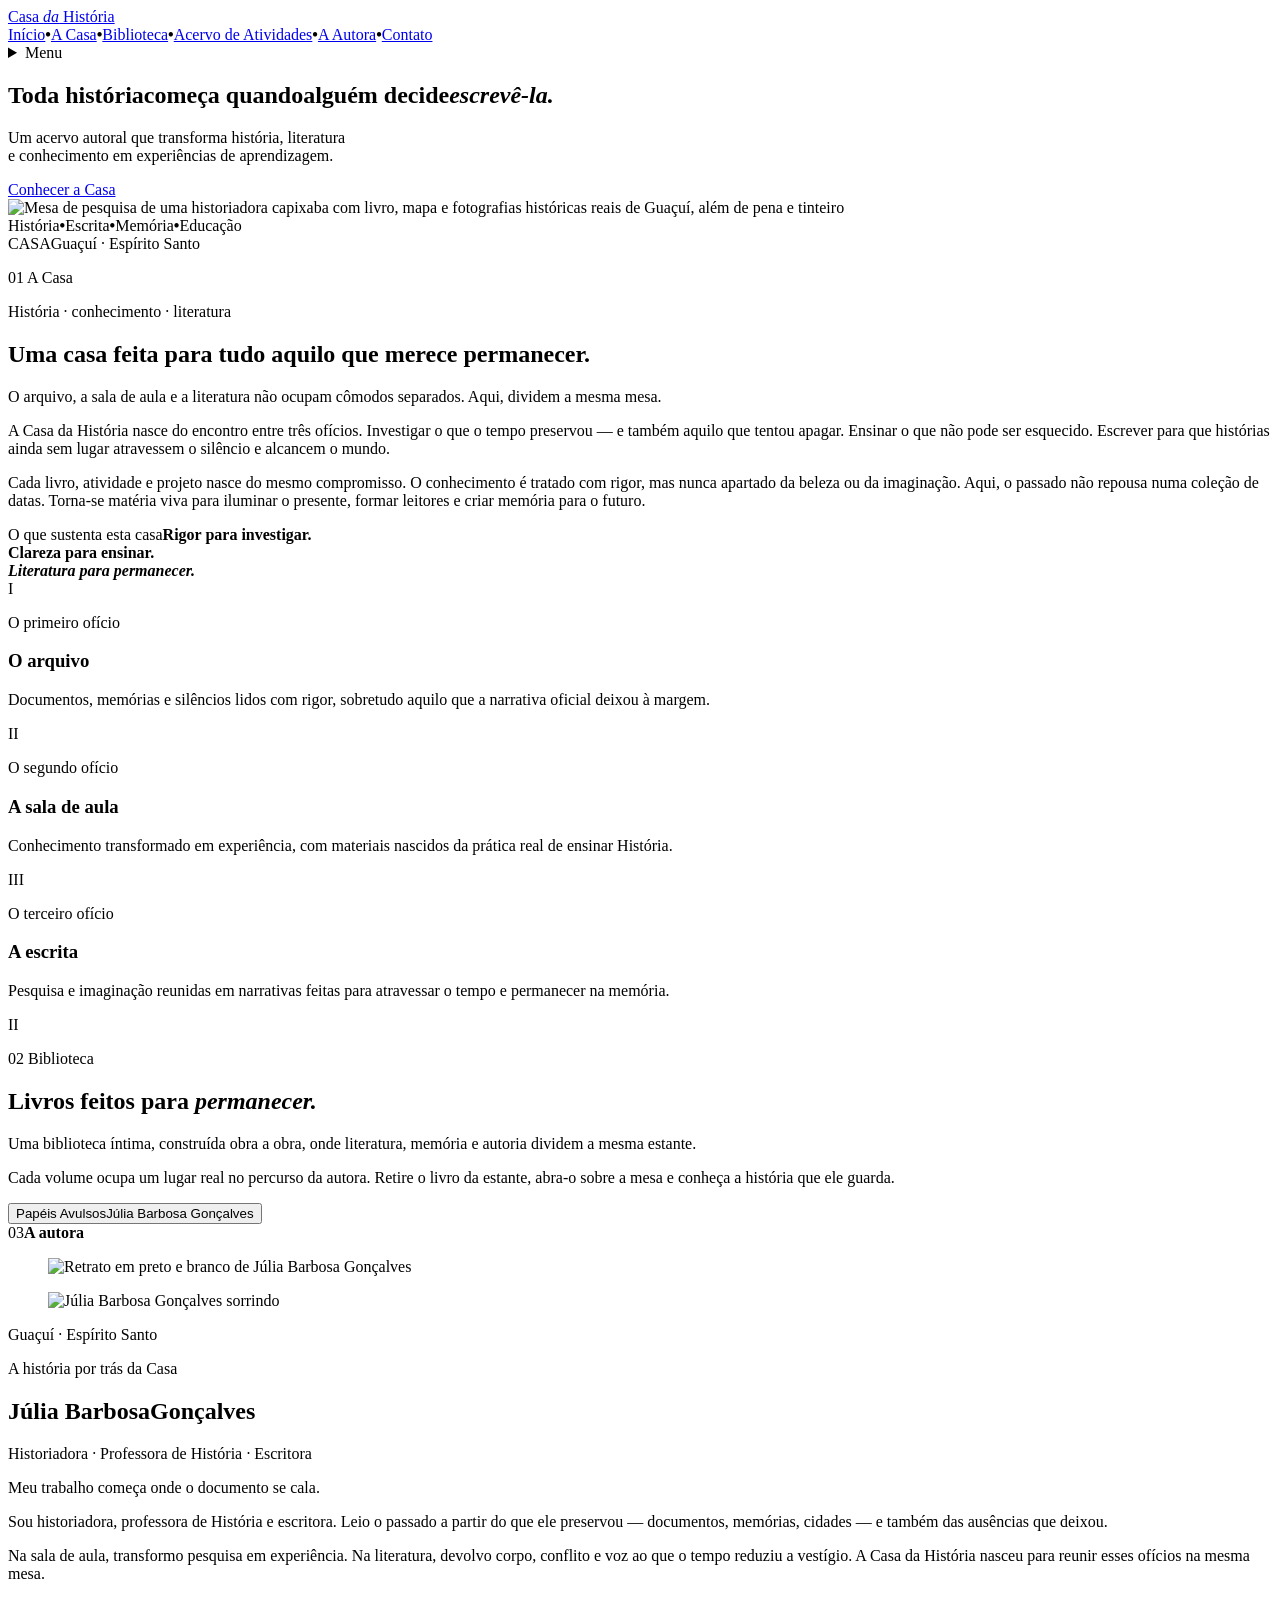
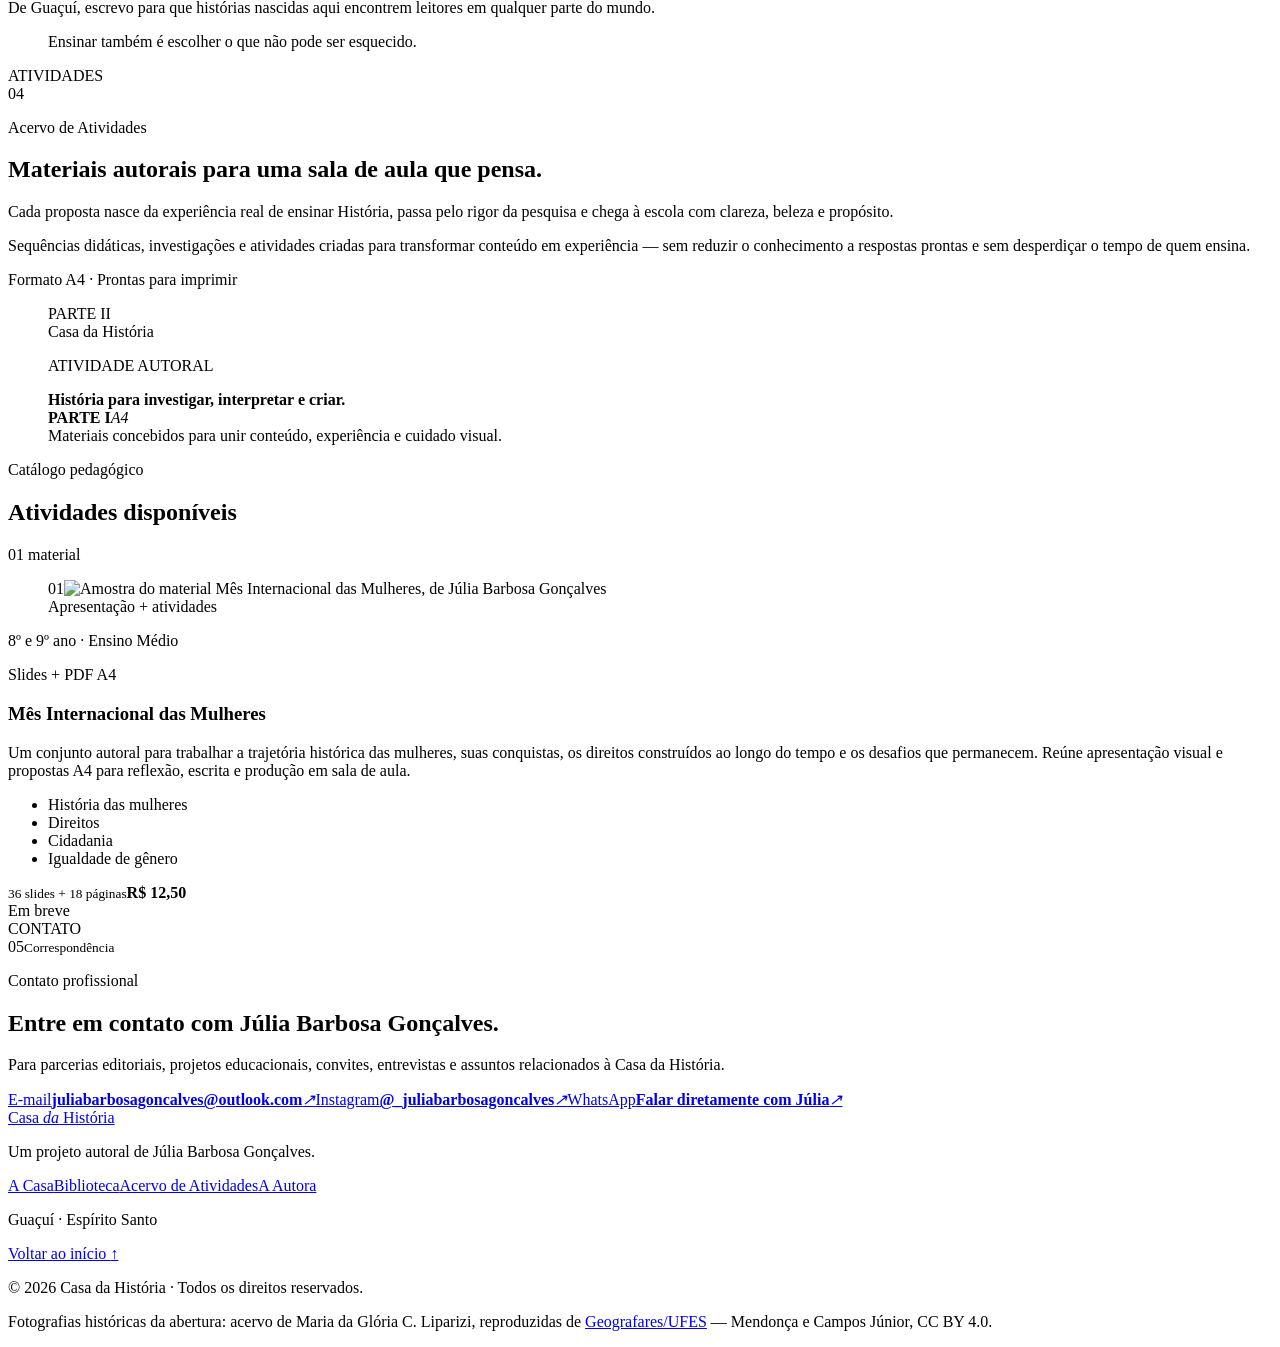
==== commit aeeb4a9e: "Publicar versão completa da Casa da História" ====
--- a/index.html
+++ b/index.html
@@ -1,56 +1,374 @@
-<!doctype html>
-<html lang="pt-BR">
-<head>
-  <meta charset="utf-8">
-  <meta name="viewport" content="width=device-width, initial-scale=1">
-  <title>Casa da História | Materiais autorais para professores</title>
-  <meta name="description" content="Sequências didáticas e atividades autorais, prontas para imprimir e pensadas por uma professora.">
-  <link rel="icon" href="[data-uri]">
-  <style>@font-face{font-family:Cormorant Garamond;font-style:normal;font-weight:500;font-display:swap;src:url(../media/9cc5c0547f229dea-s.00b2_ptq3xnpy.woff2)format("woff2");unicode-range:U+460-52F,U+1C80-1C8A,U+20B4,U+2DE0-2DFF,U+A640-A69F,U+FE2E-FE2F}@font-face{font-family:Cormorant Garamond;font-style:normal;font-weight:500;font-display:swap;src:url(../media/b0947914c9718a1e-s.0l.9lak812di~.woff2)format("woff2");unicode-range:U+301,U+400-45F,U+490-491,U+4B0-4B1,U+2116}@font-face{font-family:Cormorant Garamond;font-style:normal;font-weight:500;font-display:swap;src:url(../media/d0b60be57f16ee32-s.0m2lc_66fsc~9.woff2)format("woff2");unicode-range:U+102-103,U+110-111,U+128-129,U+168-169,U+1A0-1A1,U+1AF-1B0,U+300-301,U+303-304,U+308-309,U+323,U+329,U+1EA0-1EF9,U+20AB}@font-face{font-family:Cormorant Garamond;font-style:normal;font-weight:500;font-display:swap;src:url(../media/1f9e983605289f29-s.0~7_67muh398v.woff2)format("woff2");unicode-range:U+100-2BA,U+2BD-2C5,U+2C7-2CC,U+2CE-2D7,U+2DD-2FF,U+304,U+308,U+329,U+1D00-1DBF,U+1E00-1E9F,U+1EF2-1EFF,U+2020,U+20A0-20AB,U+20AD-20C0,U+2113,U+2C60-2C7F,U+A720-A7FF}@font-face{font-family:Cormorant Garamond;font-style:normal;font-weight:500;font-display:swap;src:url(../media/01e4147cff8141ee-s.p.10ked.7w885.g.woff2)format("woff2");unicode-range:U+??,U+131,U+152-153,U+2BB-2BC,U+2C6,U+2DA,U+2DC,U+304,U+308,U+329,U+2000-206F,U+20AC,U+2122,U+2191,U+2193,U+2212,U+2215,U+FEFF,U+FFFD}@font-face{font-family:Cormorant Garamond;font-style:normal;font-weight:600;font-display:swap;src:url(../media/9cc5c0547f229dea-s.00b2_ptq3xnpy.woff2)format("woff2");unicode-range:U+460-52F,U+1C80-1C8A,U+20B4,U+2DE0-2DFF,U+A640-A69F,U+FE2E-FE2F}@font-face{font-family:Cormorant Garamond;font-style:normal;font-weight:600;font-display:swap;src:url(../media/b0947914c9718a1e-s.0l.9lak812di~.woff2)format("woff2");unicode-range:U+301,U+400-45F,U+490-491,U+4B0-4B1,U+2116}@font-face{font-family:Cormorant Garamond;font-style:normal;font-weight:600;font-display:swap;src:url(../media/d0b60be57f16ee32-s.0m2lc_66fsc~9.woff2)format("woff2");unicode-range:U+102-103,U+110-111,U+128-129,U+168-169,U+1A0-1A1,U+1AF-1B0,U+300-301,U+303-304,U+308-309,U+323,U+329,U+1EA0-1EF9,U+20AB}@font-face{font-family:Cormorant Garamond;font-style:normal;font-weight:600;font-display:swap;src:url(../media/1f9e983605289f29-s.0~7_67muh398v.woff2)format("woff2");unicode-range:U+100-2BA,U+2BD-2C5,U+2C7-2CC,U+2CE-2D7,U+2DD-2FF,U+304,U+308,U+329,U+1D00-1DBF,U+1E00-1E9F,U+1EF2-1EFF,U+2020,U+20A0-20AB,U+20AD-20C0,U+2113,U+2C60-2C7F,U+A720-A7FF}@font-face{font-family:Cormorant Garamond;font-style:normal;font-weight:600;font-display:swap;src:url(../media/01e4147cff8141ee-s.p.10ked.7w885.g.woff2)format("woff2");unicode-range:U+??,U+131,U+152-153,U+2BB-2BC,U+2C6,U+2DA,U+2DC,U+304,U+308,U+329,U+2000-206F,U+20AC,U+2122,U+2191,U+2193,U+2212,U+2215,U+FEFF,U+FFFD}@font-face{font-family:Cormorant Garamond;font-style:normal;font-weight:700;font-display:swap;src:url(../media/9cc5c0547f229dea-s.00b2_ptq3xnpy.woff2)format("woff2");unicode-range:U+460-52F,U+1C80-1C8A,U+20B4,U+2DE0-2DFF,U+A640-A69F,U+FE2E-FE2F}@font-face{font-family:Cormorant Garamond;font-style:normal;font-weight:700;font-display:swap;src:url(../media/b0947914c9718a1e-s.0l.9lak812di~.woff2)format("woff2");unicode-range:U+301,U+400-45F,U+490-491,U+4B0-4B1,U+2116}@font-face{font-family:Cormorant Garamond;font-style:normal;font-weight:700;font-display:swap;src:url(../media/d0b60be57f16ee32-s.0m2lc_66fsc~9.woff2)format("woff2");unicode-range:U+102-103,U+110-111,U+128-129,U+168-169,U+1A0-1A1,U+1AF-1B0,U+300-301,U+303-304,U+308-309,U+323,U+329,U+1EA0-1EF9,U+20AB}@font-face{font-family:Cormorant Garamond;font-style:normal;font-weight:700;font-display:swap;src:url(../media/1f9e983605289f29-s.0~7_67muh398v.woff2)format("woff2");unicode-range:U+100-2BA,U+2BD-2C5,U+2C7-2CC,U+2CE-2D7,U+2DD-2FF,U+304,U+308,U+329,U+1D00-1DBF,U+1E00-1E9F,U+1EF2-1EFF,U+2020,U+20A0-20AB,U+20AD-20C0,U+2113,U+2C60-2C7F,U+A720-A7FF}@font-face{font-family:Cormorant Garamond;font-style:normal;font-weight:700;font-display:swap;src:url(../media/01e4147cff8141ee-s.p.10ked.7w885.g.woff2)format("woff2");unicode-range:U+??,U+131,U+152-153,U+2BB-2BC,U+2C6,U+2DA,U+2DC,U+304,U+308,U+329,U+2000-206F,U+20AC,U+2122,U+2191,U+2193,U+2212,U+2215,U+FEFF,U+FFFD}@font-face{font-family:Cormorant Garamond Fallback;src:local(Times New Roman);ascent-override:95.27%;descent-override:29.59%;line-gap-override:0.0%;size-adjust:96.98%}.cormorant_garamond_fc706c2b-module__fNlgUG__className{font-family:Cormorant Garamond,Cormorant Garamond Fallback;font-style:normal}.cormorant_garamond_fc706c2b-module__fNlgUG__variable{--font-display:"Cormorant Garamond", "Cormorant Garamond Fallback"}
-@font-face{font-family:Manrope;font-style:normal;font-weight:400;font-display:swap;src:url(../media/a342834df7752944-s.10ev4cu2inrn-.woff2)format("woff2");unicode-range:U+460-52F,U+1C80-1C8A,U+20B4,U+2DE0-2DFF,U+A640-A69F,U+FE2E-FE2F}@font-face{font-family:Manrope;font-style:normal;font-weight:400;font-display:swap;src:url(../media/d3fe2f289711ac3f-s.0i6ci0u~g4zml.woff2)format("woff2");unicode-range:U+301,U+400-45F,U+490-491,U+4B0-4B1,U+2116}@font-face{font-family:Manrope;font-style:normal;font-weight:400;font-display:swap;src:url(../media/58c4895d0a0ef7cc-s.0x1a9yg0jkq20.woff2)format("woff2");unicode-range:U+370-377,U+37A-37F,U+384-38A,U+38C,U+38E-3A1,U+3A3-3FF}@font-face{font-family:Manrope;font-style:normal;font-weight:400;font-display:swap;src:url(../media/bfc7db5c00d21bc5-s.0dyk20wuvya7a.woff2)format("woff2");unicode-range:U+102-103,U+110-111,U+128-129,U+168-169,U+1A0-1A1,U+1AF-1B0,U+300-301,U+303-304,U+308-309,U+323,U+329,U+1EA0-1EF9,U+20AB}@font-face{font-family:Manrope;font-style:normal;font-weight:400;font-display:swap;src:url(../media/6ab0db14f70d8ed6-s.0ctuso5mgh_i..woff2)format("woff2");unicode-range:U+100-2BA,U+2BD-2C5,U+2C7-2CC,U+2CE-2D7,U+2DD-2FF,U+304,U+308,U+329,U+1D00-1DBF,U+1E00-1E9F,U+1EF2-1EFF,U+2020,U+20A0-20AB,U+20AD-20C0,U+2113,U+2C60-2C7F,U+A720-A7FF}@font-face{font-family:Manrope;font-style:normal;font-weight:400;font-display:swap;src:url(../media/a343f882a40d2cc9-s.p.0kho-wj7-y-w1.woff2)format("woff2");unicode-range:U+??,U+131,U+152-153,U+2BB-2BC,U+2C6,U+2DA,U+2DC,U+304,U+308,U+329,U+2000-206F,U+20AC,U+2122,U+2191,U+2193,U+2212,U+2215,U+FEFF,U+FFFD}@font-face{font-family:Manrope;font-style:normal;font-weight:500;font-display:swap;src:url(../media/a342834df7752944-s.10ev4cu2inrn-.woff2)format("woff2");unicode-range:U+460-52F,U+1C80-1C8A,U+20B4,U+2DE0-2DFF,U+A640-A69F,U+FE2E-FE2F}@font-face{font-family:Manrope;font-style:normal;font-weight:500;font-display:swap;src:url(../media/d3fe2f289711ac3f-s.0i6ci0u~g4zml.woff2)format("woff2");unicode-range:U+301,U+400-45F,U+490-491,U+4B0-4B1,U+2116}@font-face{font-family:Manrope;font-style:normal;font-weight:500;font-display:swap;src:url(../media/58c4895d0a0ef7cc-s.0x1a9yg0jkq20.woff2)format("woff2");unicode-range:U+370-377,U+37A-37F,U+384-38A,U+38C,U+38E-3A1,U+3A3-3FF}@font-face{font-family:Manrope;font-style:normal;font-weight:500;font-display:swap;src:url(../media/bfc7db5c00d21bc5-s.0dyk20wuvya7a.woff2)format("woff2");unicode-range:U+102-103,U+110-111,U+128-129,U+168-169,U+1A0-1A1,U+1AF-1B0,U+300-301,U+303-304,U+308-309,U+323,U+329,U+1EA0-1EF9,U+20AB}@font-face{font-family:Manrope;font-style:normal;font-weight:500;font-display:swap;src:url(../media/6ab0db14f70d8ed6-s.0ctuso5mgh_i..woff2)format("woff2");unicode-range:U+100-2BA,U+2BD-2C5,U+2C7-2CC,U+2CE-2D7,U+2DD-2FF,U+304,U+308,U+329,U+1D00-1DBF,U+1E00-1E9F,U+1EF2-1EFF,U+2020,U+20A0-20AB,U+20AD-20C0,U+2113,U+2C60-2C7F,U+A720-A7FF}@font-face{font-family:Manrope;font-style:normal;font-weight:500;font-display:swap;src:url(../media/a343f882a40d2cc9-s.p.0kho-wj7-y-w1.woff2)format("woff2");unicode-range:U+??,U+131,U+152-153,U+2BB-2BC,U+2C6,U+2DA,U+2DC,U+304,U+308,U+329,U+2000-206F,U+20AC,U+2122,U+2191,U+2193,U+2212,U+2215,U+FEFF,U+FFFD}@font-face{font-family:Manrope;font-style:normal;font-weight:600;font-display:swap;src:url(../media/a342834df7752944-s.10ev4cu2inrn-.woff2)format("woff2");unicode-range:U+460-52F,U+1C80-1C8A,U+20B4,U+2DE0-2DFF,U+A640-A69F,U+FE2E-FE2F}@font-face{font-family:Manrope;font-style:normal;font-weight:600;font-display:swap;src:url(../media/d3fe2f289711ac3f-s.0i6ci0u~g4zml.woff2)format("woff2");unicode-range:U+301,U+400-45F,U+490-491,U+4B0-4B1,U+2116}@font-face{font-family:Manrope;font-style:normal;font-weight:600;font-display:swap;src:url(../media/58c4895d0a0ef7cc-s.0x1a9yg0jkq20.woff2)format("woff2");unicode-range:U+370-377,U+37A-37F,U+384-38A,U+38C,U+38E-3A1,U+3A3-3FF}@font-face{font-family:Manrope;font-style:normal;font-weight:600;font-display:swap;src:url(../media/bfc7db5c00d21bc5-s.0dyk20wuvya7a.woff2)format("woff2");unicode-range:U+102-103,U+110-111,U+128-129,U+168-169,U+1A0-1A1,U+1AF-1B0,U+300-301,U+303-304,U+308-309,U+323,U+329,U+1EA0-1EF9,U+20AB}@font-face{font-family:Manrope;font-style:normal;font-weight:600;font-display:swap;src:url(../media/6ab0db14f70d8ed6-s.0ctuso5mgh_i..woff2)format("woff2");unicode-range:U+100-2BA,U+2BD-2C5,U+2C7-2CC,U+2CE-2D7,U+2DD-2FF,U+304,U+308,U+329,U+1D00-1DBF,U+1E00-1E9F,U+1EF2-1EFF,U+2020,U+20A0-20AB,U+20AD-20C0,U+2113,U+2C60-2C7F,U+A720-A7FF}@font-face{font-family:Manrope;font-style:normal;font-weight:600;font-display:swap;src:url(../media/a343f882a40d2cc9-s.p.0kho-wj7-y-w1.woff2)format("woff2");unicode-range:U+??,U+131,U+152-153,U+2BB-2BC,U+2C6,U+2DA,U+2DC,U+304,U+308,U+329,U+2000-206F,U+20AC,U+2122,U+2191,U+2193,U+2212,U+2215,U+FEFF,U+FFFD}@font-face{font-family:Manrope;font-style:normal;font-weight:700;font-display:swap;src:url(../media/a342834df7752944-s.10ev4cu2inrn-.woff2)format("woff2");unicode-range:U+460-52F,U+1C80-1C8A,U+20B4,U+2DE0-2DFF,U+A640-A69F,U+FE2E-FE2F}@font-face{font-family:Manrope;font-style:normal;font-weight:700;font-display:swap;src:url(../media/d3fe2f289711ac3f-s.0i6ci0u~g4zml.woff2)format("woff2");unicode-range:U+301,U+400-45F,U+490-491,U+4B0-4B1,U+2116}@font-face{font-family:Manrope;font-style:normal;font-weight:700;font-display:swap;src:url(../media/58c4895d0a0ef7cc-s.0x1a9yg0jkq20.woff2)format("woff2");unicode-range:U+370-377,U+37A-37F,U+384-38A,U+38C,U+38E-3A1,U+3A3-3FF}@font-face{font-family:Manrope;font-style:normal;font-weight:700;font-display:swap;src:url(../media/bfc7db5c00d21bc5-s.0dyk20wuvya7a.woff2)format("woff2");unicode-range:U+102-103,U+110-111,U+128-129,U+168-169,U+1A0-1A1,U+1AF-1B0,U+300-301,U+303-304,U+308-309,U+323,U+329,U+1EA0-1EF9,U+20AB}@font-face{font-family:Manrope;font-style:normal;font-weight:700;font-display:swap;src:url(../media/6ab0db14f70d8ed6-s.0ctuso5mgh_i..woff2)format("woff2");unicode-range:U+100-2BA,U+2BD-2C5,U+2C7-2CC,U+2CE-2D7,U+2DD-2FF,U+304,U+308,U+329,U+1D00-1DBF,U+1E00-1E9F,U+1EF2-1EFF,U+2020,U+20A0-20AB,U+20AD-20C0,U+2113,U+2C60-2C7F,U+A720-A7FF}@font-face{font-family:Manrope;font-style:normal;font-weight:700;font-display:swap;src:url(../media/a343f882a40d2cc9-s.p.0kho-wj7-y-w1.woff2)format("woff2");unicode-range:U+??,U+131,U+152-153,U+2BB-2BC,U+2C6,U+2DA,U+2DC,U+304,U+308,U+329,U+2000-206F,U+20AC,U+2122,U+2191,U+2193,U+2212,U+2215,U+FEFF,U+FFFD}@font-face{font-family:Manrope Fallback;src:local(Arial);ascent-override:103.31%;descent-override:29.07%;line-gap-override:0.0%;size-adjust:103.19%}.manrope_49fe7fb2-module__fB9vJW__className{font-family:Manrope,Manrope Fallback;font-style:normal}.manrope_49fe7fb2-module__fB9vJW__variable{--font-sans:"Manrope", "Manrope Fallback"}
-@layer theme{:root,:host{--font-sans:ui-sans-serif, system-ui, sans-serif, "Apple Color Emoji", "Segoe UI Emoji", "Segoe UI Symbol", "Noto Color Emoji";--font-mono:ui-monospace, SFMono-Regular, Menlo, Monaco, Consolas, "Liberation Mono", "Courier New", monospace;--spacing:.25rem;--default-font-family:var(--font-sans);--default-mono-font-family:var(--font-mono)}}@layer base{*,:after,:before,::backdrop{box-sizing:border-box;border:0 solid;margin:0;padding:0}::file-selector-button{box-sizing:border-box;border:0 solid;margin:0;padding:0}html,:host{-webkit-text-size-adjust:100%;tab-size:4;line-height:1.5;font-family:var(--default-font-family,ui-sans-serif, system-ui, sans-serif, "Apple Color Emoji", "Segoe UI Emoji", "Segoe UI Symbol", "Noto Color Emoji");font-feature-settings:var(--default-font-feature-settings,normal);font-variation-settings:var(--default-font-variation-settings,normal);-webkit-tap-highlight-color:transparent}hr{height:0;color:inherit;border-top-width:1px}abbr:where([title]){-webkit-text-decoration:underline dotted;text-decoration:underline dotted}h1,h2,h3,h4,h5,h6{font-size:inherit;font-weight:inherit}a{color:inherit;-webkit-text-decoration:inherit;-webkit-text-decoration:inherit;-webkit-text-decoration:inherit;-webkit-text-decoration:inherit;text-decoration:inherit}b,strong{font-weight:bolder}code,kbd,samp,pre{font-family:var(--default-mono-font-family,ui-monospace, SFMono-Regular, Menlo, Monaco, Consolas, "Liberation Mono", "Courier New", monospace);font-feature-settings:var(--default-mono-font-feature-settings,normal);font-variation-settings:var(--default-mono-font-variation-settings,normal);font-size:1em}small{font-size:80%}sub,sup{vertical-align:baseline;font-size:75%;line-height:0;position:relative}sub{bottom:-.25em}sup{top:-.5em}table{text-indent:0;border-color:inherit;border-collapse:collapse}:-moz-focusring{outline:auto}progress{vertical-align:baseline}summary{display:list-item}ol,ul,menu{list-style:none}img,svg,video,canvas,audio,iframe,embed,object{vertical-align:middle;display:block}img,video{max-width:100%;height:auto}button,input,select,optgroup,textarea{font:inherit;font-feature-settings:inherit;font-variation-settings:inherit;letter-spacing:inherit;color:inherit;opacity:1;background-color:#0000;border-radius:0}::file-selector-button{font:inherit;font-feature-settings:inherit;font-variation-settings:inherit;letter-spacing:inherit;color:inherit;opacity:1;background-color:#0000;border-radius:0}:where(select:is([multiple],[size])) optgroup{font-weight:bolder}:where(select:is([multiple],[size])) optgroup option{padding-inline-start:20px}::file-selector-button{margin-inline-end:4px}::placeholder{opacity:1}@supports (not ((-webkit-appearance:-apple-pay-button))) or (contain-intrinsic-size:1px){::placeholder{color:currentColor}@supports (color:color-mix(in lab, red, red)){::placeholder{color:color-mix(in oklab, currentcolor 50%, transparent)}}}textarea{resize:vertical}::-webkit-search-decoration{-webkit-appearance:none}::-webkit-date-and-time-value{min-height:1lh;text-align:inherit}::-webkit-datetime-edit{display:inline-flex}::-webkit-datetime-edit-fields-wrapper{padding:0}::-webkit-datetime-edit{padding-block:0}::-webkit-datetime-edit-year-field{padding-block:0}::-webkit-datetime-edit-month-field{padding-block:0}::-webkit-datetime-edit-day-field{padding-block:0}::-webkit-datetime-edit-hour-field{padding-block:0}::-webkit-datetime-edit-minute-field{padding-block:0}::-webkit-datetime-edit-second-field{padding-block:0}::-webkit-datetime-edit-millisecond-field{padding-block:0}::-webkit-datetime-edit-meridiem-field{padding-block:0}::-webkit-calendar-picker-indicator{line-height:1}:-moz-ui-invalid{box-shadow:none}button,input:where([type=button],[type=reset],[type=submit]){appearance:button}::file-selector-button{appearance:button}::-webkit-inner-spin-button{height:auto}::-webkit-outer-spin-button{height:auto}[hidden]:where(:not([hidden=until-found])){display:none!important}}@layer components;@layer utilities{.visible{visibility:visible}.relative{position:relative}.start{inset-inline-start:var(--spacing)}.table{display:table}}:root{--paper:#f4ebdd;--paper-light:#fff9ef;--ink:#14211d;--green:#214a3b;--terracotta:#a4513d;--cobalt:#245bff;--midnight:#0b1833;--brass:#b58c54;--muted:#70685e;--line:#14211d40}*{box-sizing:border-box}html{scroll-behavior:smooth}body{background:radial-gradient(circle at 12% 28%, #a4513d09, transparent 28%), radial-gradient(circle at 87% 66%, #245bff09, transparent 26%), var(--paper);color:var(--ink);font-family:var(--font-sans), Arial, sans-serif;-webkit-font-smoothing:antialiased;margin:0}body:before{z-index:-1;pointer-events:none;content:"";opacity:.34;background-image:url("data:image/svg+xml,%3Csvg viewBox='0 0 180 180' xmlns='http://www.w3.org/2000/svg'%3E%3Cfilter id='n'%3E%3CfeTurbulence type='fractalNoise' baseFrequency='.82' numOctaves='3' stitchTiles='stitch'/%3E%3C/filter%3E%3Crect width='100%25' height='100%25' filter='url(%23n)' opacity='.055'/%3E%3C/svg%3E");position:fixed;inset:0}a{color:inherit;text-decoration:none}.site-header{border-bottom:1px solid var(--line);grid-template-columns:1.2fr auto 1.2fr;align-items:center;width:min(1376px,100% - 80px);height:104px;margin:0 auto;display:grid}.wordmark{width:max-content;font-family:var(--font-display), Georgia, serif;letter-spacing:-.045em;font-size:clamp(2rem,3vw,3.15rem);font-weight:600;line-height:.92}.wordmark em{font-weight:500}.desktop-nav{align-items:center;gap:38px;height:100%;font-size:.93rem;font-weight:600;display:flex}.desktop-nav a{place-items:center;height:100%;display:grid;position:relative}.desktop-nav a:after{background:var(--terracotta);content:"";width:0;height:2px;transition:width .18s;position:absolute;bottom:23px;left:50%;transform:translate(-50%)}.desktop-nav a:hover:after,.desktop-nav a.active:after{width:calc(100% + 12px)}.header-action{border:1px solid var(--midnight);color:var(--midnight);border-radius:6px;justify-self:end;padding:12px 16px;font-size:.86rem;font-weight:700;transition:all .18s}.header-action:hover{background:var(--midnight);color:var(--paper-light)}.hero{grid-template-columns:minmax(0,.94fr) minmax(500px,1.06fr);gap:42px;width:min(1376px,100% - 80px);min-height:690px;margin:0 auto;padding:62px 0 54px;display:grid}.hero-copy{align-self:center;padding-left:4.5vw}.eyebrow{color:var(--terracotta);letter-spacing:.2em;text-transform:uppercase;align-items:center;gap:14px;margin:0 0 23px;font-size:.72rem;font-weight:700;line-height:1.4;display:flex}.editorial-star{width:32px;height:32px;color:var(--terracotta);border:1px solid;place-items:center;font-size:.9rem;display:grid;transform:rotate(45deg)}.editorial-star:first-letter{transform:rotate(-45deg)}.hero h1{max-width:720px;font-family:var(--font-display), Georgia, serif;letter-spacing:-.052em;margin:0;font-size:clamp(4.2rem,6.15vw,6.65rem);font-weight:600;line-height:.83}.hero h1 em{color:var(--green);font-weight:500}.coral-rule{background:var(--terracotta);width:72px;height:4px;margin:25px 0 19px}.hero-description{color:#4f554f;max-width:580px;margin:0;font-size:1.04rem;line-height:1.65}.hero-actions{gap:14px;margin-top:27px;display:flex}.button{border:1.5px solid var(--green);border-radius:6px;justify-content:space-between;align-items:center;gap:24px;min-height:56px;padding:0 23px;font-size:.9rem;font-weight:700;transition:transform .18s,box-shadow .18s,background .18s;display:inline-flex}.button:hover{transform:translateY(-2px)}.button-primary{background:var(--cobalt);border-color:var(--cobalt);color:#fff;box-shadow:0 9px 22px #245bff29}.button-primary:hover{box-shadow:0 13px 28px #245bff40}.button-secondary{color:var(--green);background:#fff9ef73}.button-secondary:hover{background:var(--paper-light)}.hero-trust{color:var(--muted);flex-wrap:wrap;gap:8px 20px;margin:27px 0 0;padding:0;font-size:.7rem;font-weight:600;list-style:none;display:flex}.hero-trust li:before{color:var(--terracotta);content:"✦";margin-right:7px}.hero-stage{background:var(--midnight);isolation:isolate;border-radius:28px 28px 5px;align-self:center;min-height:570px;position:relative;overflow:hidden;box-shadow:0 28px 70px #0b183333}.hero-stage:before{z-index:-2;background:linear-gradient(145deg, #245bfff5, #123f9eed 60%, #214a3be6), var(--cobalt);content:"";position:absolute;inset:0}.hero-stage:after{z-index:-1;content:"";border:1px solid #fff9ef4d;border-radius:50%;width:310px;height:310px;position:absolute;bottom:-95px;right:-70px}.stage-line{z-index:2;border:1px solid #fff9ef52;position:absolute}.stage-line-one{border-bottom:0;border-left:0;width:95px;height:95px;top:22px;right:22px}.stage-line-two{border-radius:50%;width:52px;height:52px;bottom:40px;right:38px}.image-frame{background:var(--paper-light);border:1px solid #fff9efb8;border-radius:4px;position:absolute;inset:34px 32px 78px;overflow:hidden;transform:rotate(-1.35deg);box-shadow:0 22px 48px #0b183352}.image-frame img{object-fit:cover;object-position:center;width:100%;height:100%;transition:transform .6s cubic-bezier(.22,.8,.25,1)}.hero-stage:hover .image-frame img{transform:scale(1.025)}.featured-chip{z-index:3;min-height:72px;color:var(--midnight);background:#fff9eff5;border:1px solid #0b183329;border-radius:8px;grid-template-columns:auto 1fr auto;align-items:center;gap:13px;padding:10px 14px;display:grid;position:absolute;bottom:25px;left:48px;right:28px;box-shadow:0 11px 26px #0b183338}.featured-chip small{color:var(--terracotta);letter-spacing:.1em;text-transform:uppercase;margin-bottom:3px;font-size:.61rem;font-weight:700;display:block}.featured-chip strong{font-family:var(--font-display), Georgia, serif;font-size:1.2rem;font-weight:700}.file-mark{background:var(--green);color:var(--paper-light);border-radius:3px;padding:8px 6px;font-size:.61rem;font-weight:700}.chip-arrow{border:1px solid var(--terracotta);width:38px;height:38px;color:var(--terracotta);border-radius:50%;place-items:center;display:grid}.hero-foot{border-top:1px solid #fff9ef45;border-bottom:1px solid var(--midnight);background:var(--green);min-height:62px;color:var(--paper-light);font-family:var(--font-display), Georgia, serif;letter-spacing:.02em;justify-content:space-around;align-items:center;gap:22px;padding:0 max(40px,50vw - 688px);font-size:1.1rem;display:flex}.hero-foot span:not(:last-child):after{color:var(--brass);content:"✦";margin-left:clamp(30px,7vw,116px);font-size:.7rem}.catalog-section,.method-section,.faq-section{background:var(--paper-light);padding:105px max(40px,50vw - 610px)}.section-kicker{color:var(--terracotta);letter-spacing:.2em;text-transform:uppercase;margin:0 0 15px;font-size:.72rem;font-weight:700}.section-heading{grid-template-columns:minmax(0,1.55fr) minmax(280px,.75fr);align-items:end;gap:70px;display:grid}.section-heading h2,.collection-copy h2,.free-copy h2,.about-copy h2,.faq-section h2,.contact-section h2{font-family:var(--font-display), Georgia, serif;letter-spacing:-.04em;margin:0;font-size:clamp(3rem,5.25vw,5.1rem);font-weight:600;line-height:.98}.section-heading h2 em{color:var(--green);font-weight:500}.section-intro{color:var(--muted);margin:0 0 7px;font-size:1rem;line-height:1.75}.catalog-tools{border-top:1px solid var(--line);border-bottom:1px solid var(--line);justify-content:space-between;align-items:end;gap:30px;margin:58px 0 34px;padding:16px 0;display:flex}.filter-list{flex-wrap:wrap;gap:8px;display:flex}.filter-list button,.empty-state button{color:var(--muted);cursor:pointer;font:inherit;background:0 0;border:1px solid #0000;border-radius:100px;padding:10px 17px;font-size:.82rem;font-weight:700}.filter-list button:hover,.filter-list button.selected{border-color:var(--green);background:var(--green);color:var(--paper-light)}.search-field{color:var(--muted);letter-spacing:.12em;text-transform:uppercase;align-items:center;gap:14px;font-size:.72rem;font-weight:700;display:flex}.search-field input{border:0;border-bottom:1px solid var(--ink);width:240px;color:var(--ink);font:inherit;letter-spacing:0;text-transform:none;background:0 0;outline:0;padding:10px 4px;font-size:.86rem}.search-field input:focus{border-bottom-color:var(--cobalt);box-shadow:0 2px 0 var(--cobalt)}.product-grid{grid-template-columns:repeat(3,minmax(0,1fr));gap:25px;display:grid}.product-card{background:#fffdf7;border:1px solid #14211d2e;border-radius:6px;min-width:0;transition:transform .2s,box-shadow .2s;overflow:hidden;box-shadow:0 10px 28px #14211d12}.product-card:hover{transform:translateY(-5px);box-shadow:0 18px 38px #14211d1f}.product-cover{min-height:390px;color:var(--paper-light);isolation:isolate;flex-direction:column;margin:20px 20px 0;padding:27px 25px 28px;display:flex;position:relative;overflow:hidden}.product-cover:before{z-index:-1;content:"";border:1px solid #fff9ef70;position:absolute;inset:9px}.cover-cobalt{background:var(--cobalt)}.cover-green{background:var(--green)}.cover-terracotta{background:var(--terracotta)}.cover-ink{background:var(--midnight)}.cover-brass{background:#9a7039}.cover-wine{background:#743b45}.cover-brand,.cover-number{letter-spacing:.13em;text-transform:uppercase;font-size:.61rem;font-weight:700}.cover-number{position:absolute;top:28px;right:27px}.cover-art{background:repeating-linear-gradient(90deg,#0000 0 23px,#fff9ef26 24px),linear-gradient(135deg,#0000 49%,#fff9ef75 50% 51%,#0000 52%);border:1px solid #fff9ef7a;width:100%;height:165px;margin:34px 0 23px;position:relative}.cover-art:before{content:"";border:1px solid #fff9efc2;border-radius:50%;width:105px;height:105px;position:absolute;top:26px;left:30px}.cover-art i{background:#fff9efc7;width:74px;height:1px;position:absolute;right:25px}.cover-art i:first-child{top:54px}.cover-art i:nth-child(2){width:52px;top:78px}.cover-art i:nth-child(3){width:90px;top:102px}.product-cover strong{font-family:var(--font-display), Georgia, serif;letter-spacing:-.025em;margin-top:auto;font-size:2.05rem;font-weight:600;line-height:.98}.product-cover small{letter-spacing:.11em;text-transform:uppercase;margin-top:13px;font-size:.66rem;font-weight:700}.product-body{padding:21px 20px 22px}.product-meta{gap:7px;display:flex}.product-meta span{color:var(--muted);letter-spacing:.08em;text-transform:uppercase;border:1px solid #14211d2e;border-radius:100px;padding:6px 9px;font-size:.62rem;font-weight:700}.product-body h3{font-family:var(--font-display), Georgia, serif;letter-spacing:-.025em;margin:16px 0 9px;font-size:1.65rem;font-weight:700;line-height:1.05}.product-body>p{min-height:68px;color:var(--muted);margin:0;font-size:.82rem;line-height:1.65}.product-footer{border-top:1px solid #14211d24;justify-content:space-between;align-items:end;gap:14px;margin-top:20px;padding-top:17px;display:flex}.product-footer div{gap:3px;display:grid}.product-footer small{color:var(--muted);font-size:.64rem}.product-footer strong{font-family:var(--font-display), Georgia, serif;font-size:1.45rem}.product-footer button{border:1px solid var(--green);color:var(--green);cursor:pointer;font:inherit;background:0 0;border-radius:4px;padding:10px 12px;font-size:.72rem;font-weight:700}.product-footer button:hover{background:var(--green);color:var(--paper-light)}.empty-state{border:1px dashed var(--line);align-content:center;place-items:center;gap:14px;min-height:250px;display:grid}.empty-state button{border-color:var(--green);color:var(--green)}.catalog-note{max-width:580px;color:var(--muted);text-align:center;margin:25px auto 0;font-size:.68rem;line-height:1.6}.real-catalog{padding-bottom:120px}.featured-product{background:var(--paper-light);border:1px solid var(--line);border-radius:18px;grid-template-columns:minmax(0,1.12fr) minmax(390px,.88fr);display:grid;overflow:hidden;box-shadow:0 24px 70px #14211d17}.featured-product-visual{background:radial-gradient(circle at 75% 18%,#245bff59,#0000 31%),linear-gradient(145deg,#0c1932,#173458);place-items:center;min-height:650px;padding:32px;display:grid;position:relative;overflow:hidden}.featured-product-visual:after{content:"";pointer-events:none;border:1px solid #fff9ef40;border-radius:10px;position:absolute;inset:18px}.featured-product-visual img{z-index:1;filter:drop-shadow(0 24px 30px #0000004d);width:100%;position:relative}.launch-ribbon{z-index:2;background:var(--terracotta);color:#fff;letter-spacing:.16em;text-transform:uppercase;border-radius:4px;padding:10px 15px;font-size:.68rem;font-weight:800;position:absolute;top:26px;left:26px}.featured-product-copy{align-self:center;padding:clamp(38px,5vw,76px)}.featured-product-copy h3{font-family:var(--font-display), Georgia, serif;letter-spacing:-.045em;margin:18px 0;font-size:clamp(2.6rem,4vw,4.55rem);font-weight:600;line-height:.95}.product-lead{color:#4f554f;margin:0 0 25px;font-size:1.03rem;line-height:1.68}.product-benefits{gap:11px;margin:0;padding:0;list-style:none;display:grid}.product-benefits li{color:#344039;padding-left:25px;font-size:.88rem;line-height:1.5;position:relative}.product-benefits li:before{color:var(--terracotta);content:"✦";position:absolute;left:0}.product-specs{border-top:1px solid var(--line);border-bottom:1px solid var(--line);grid-template-columns:repeat(3,1fr);margin:28px 0;padding:18px 0;display:grid}.product-specs span{color:var(--muted);letter-spacing:.08em;text-transform:uppercase;flex-direction:column;gap:4px;font-size:.68rem;font-weight:700;display:flex}.product-specs strong{color:var(--ink);font-family:var(--font-display), Georgia, serif;letter-spacing:-.02em;text-transform:none;font-size:1.4rem}.featured-buy{justify-content:space-between;align-items:center;gap:20px;display:flex}.featured-buy>div{flex-direction:column;gap:2px;display:flex}.featured-buy small{color:var(--muted);letter-spacing:.08em;text-transform:uppercase;font-size:.65rem;font-weight:700}.featured-buy>div strong{color:var(--green);font-family:var(--font-display), Georgia, serif;font-size:2.25rem}.launch-note{color:var(--muted);margin:18px 0 0;font-size:.72rem;line-height:1.5}.launch-note button{color:var(--green);cursor:pointer;font:inherit;background:0 0;border:0;border-bottom:1px solid;padding:0;font-weight:700}.product-dialog-real{grid-template-columns:1.08fr .92fr;width:min(1120px,100% - 40px)}.sample-gallery{background:#13213b;grid-template-columns:repeat(2,minmax(0,1fr));align-items:center;gap:14px;padding:42px;display:grid;overflow:hidden}.sample-gallery img{object-fit:cover;object-position:top;border:1px solid #ffffff73;width:100%;max-height:330px;box-shadow:0 10px 24px #0000003d}@media (max-width:980px){.featured-product,.product-dialog-real{grid-template-columns:1fr}.featured-product-visual{min-height:460px}}@media (max-width:620px){.featured-product-visual{min-height:330px;padding:20px}.featured-product-copy{padding:32px 24px}.featured-buy{flex-direction:column;align-items:stretch}.sample-gallery{padding:28px 20px}}.product-modal{z-index:20;-webkit-backdrop-filter:blur(6px);backdrop-filter:blur(6px);background:#0b1833a8;place-items:center;padding:30px;display:grid;position:fixed;inset:0}.product-dialog{background:var(--paper-light);border:1px solid #fff9ef4d;border-radius:9px;grid-template-columns:.84fr 1.16fr;gap:40px;width:min(900px,100%);max-height:min(720px,100vh - 60px);padding:28px;display:grid;position:relative;overflow:auto;box-shadow:0 30px 80px #0b183361}.dialog-close{z-index:2;border:1px solid var(--midnight);background:var(--paper-light);width:40px;height:40px;color:var(--midnight);cursor:pointer;border-radius:50%;font-size:1.5rem;position:absolute;top:15px;right:17px}.dialog-cover{min-height:510px;margin:0}.dialog-copy{align-self:center;padding-right:20px}.dialog-copy h2{font-family:var(--font-display), Georgia, serif;letter-spacing:-.04em;margin:0 0 20px;font-size:clamp(2.6rem,4.2vw,4.3rem);font-weight:600;line-height:.94}.dialog-copy>p:not(.section-kicker){color:var(--muted);line-height:1.75}.dialog-copy dl{border-top:1px solid var(--line);border-bottom:1px solid var(--line);grid-template-columns:repeat(3,1fr);margin:25px 0;display:grid}.dialog-copy dl div{padding:15px 10px 15px 0}.dialog-copy dt{color:var(--muted);letter-spacing:.08em;text-transform:uppercase;font-size:.64rem;font-weight:700}.dialog-copy dd{margin:5px 0 0;font-size:.8rem;font-weight:700}.dialog-buy{justify-content:space-between;align-items:center;gap:20px;display:flex}.dialog-buy strong{font-family:var(--font-display), Georgia, serif;font-size:2rem}.dialog-buy a{background:var(--cobalt);color:#fff;border:0;border-radius:4px;justify-content:center;align-items:center;min-height:50px;padding:0 18px;font-size:.72rem;font-weight:700;transition:transform .18s,box-shadow .18s;display:inline-flex;box-shadow:0 9px 22px #245bff29}.dialog-buy a:hover{transform:translateY(-2px);box-shadow:0 13px 28px #245bff40}.demo-warning{color:var(--muted);margin-top:13px;font-size:.66rem;line-height:1.5;display:block}.collection-section{background:var(--paper);padding:105px max(40px,50vw - 650px)}.collection-card{background:var(--green);min-height:610px;color:var(--paper-light);border-radius:8px;grid-template-columns:minmax(0,.92fr) minmax(420px,1.08fr);align-items:center;gap:70px;padding:clamp(50px,7vw,96px);display:grid;position:relative;overflow:hidden}.collection-card:before{content:"";border:1px solid #fff9ef2b;border-radius:50%;width:520px;height:520px;position:absolute;top:-190px;right:-100px}.collection-number{color:#fff9ef29;font-family:var(--font-display), Georgia, serif;font-size:8rem;line-height:1;position:absolute;top:32px;right:38px}.collection-copy{z-index:2;position:relative}.collection-copy .section-kicker{color:#e2b294}.collection-copy h2{font-size:clamp(3.5rem,5.5vw,5.5rem)}.collection-copy>p:not(.section-kicker){color:#fff9efc2;max-width:550px;margin:25px 0 31px;line-height:1.75}.collection-copy .button-primary{background:var(--cobalt);border-color:var(--cobalt);width:max-content}.collection-stack{perspective:1200px;height:420px;position:relative}.stack-sheet{aspect-ratio:.72;background:var(--paper-light);width:min(310px,72%);color:var(--midnight);border:1px solid #14211d4d;flex-direction:column;padding:28px;display:flex;position:absolute;box-shadow:0 22px 50px #0b183347}.stack-sheet:before{border:1px solid var(--terracotta);content:"";border-radius:50%;width:72px;height:72px;margin:55px auto auto}.stack-sheet span{color:var(--terracotta);letter-spacing:.15em;text-transform:uppercase;font-size:.61rem;font-weight:700}.stack-sheet strong{font-family:var(--font-display), Georgia, serif;font-size:2rem;line-height:.98}.stack-one{top:16px;left:2%;transform:rotate(-10deg)}.stack-two{top:5px;left:23%;transform:rotate(2deg)}.stack-three{border-top:13px solid var(--cobalt);top:42px;left:42%;transform:rotate(8deg)}.free-section{border-top:1px solid var(--line);border-bottom:1px solid var(--line);background:var(--paper-light);grid-template-columns:auto minmax(0,1fr) auto;align-items:center;gap:48px;padding:80px max(40px,50vw - 560px);display:grid}.free-seal{border:1px solid var(--terracotta);width:135px;height:135px;color:var(--terracotta);border-radius:50%;align-content:center;place-items:center;display:grid;transform:rotate(-7deg)}.free-seal strong{font-family:var(--font-display), Georgia, serif;font-size:1.45rem;line-height:1}.free-seal span{letter-spacing:.1em;text-transform:uppercase;font-size:.62rem;font-weight:700}.free-copy h2{max-width:740px;font-size:clamp(2.8rem,4.3vw,4.35rem)}.free-copy>p:not(.section-kicker){max-width:720px;color:var(--muted);margin:17px 0 0;line-height:1.7}.free-button{border-color:var(--terracotta);color:var(--terracotta)}.free-button:hover{background:var(--terracotta);color:var(--paper-light)}.method-section{background:var(--paper)}.method-grid{border-top:1px solid var(--line);border-bottom:1px solid var(--line);grid-template-columns:repeat(3,1fr);margin-top:70px;display:grid}.method-grid article{padding:38px 32px 42px}.method-grid article:not(:last-child){border-right:1px solid var(--line)}.method-grid span{color:var(--cobalt);letter-spacing:.15em;font-size:.72rem;font-weight:700}.method-grid h3{font-family:var(--font-display), Georgia, serif;letter-spacing:-.025em;margin:68px 0 13px;font-size:2rem;font-weight:700;line-height:1}.method-grid p{color:var(--muted);margin:0;font-size:.86rem;line-height:1.7}.about-section{background:var(--midnight);min-height:700px;color:var(--paper-light);grid-template-columns:.75fr 1.25fr;align-items:center;gap:100px;padding:110px max(40px,50vw - 560px);display:grid}.about-monogram{aspect-ratio:.82;width:min(370px,100%);font-family:var(--font-display), Georgia, serif;border:1px solid #fff9ef70;place-items:center;font-size:16rem;line-height:1;display:grid;position:relative}.about-monogram:before,.about-monogram:after{content:"";position:absolute}.about-monogram:before{z-index:0;border:1px solid var(--terracotta);inset:18px -18px -18px 18px}.about-monogram:after{background:var(--cobalt);border-radius:50%;width:96px;height:96px;bottom:55px;right:-58px}.about-copy h2{max-width:760px}.about-copy>p:not(.section-kicker){color:#fff9efb8;max-width:670px;font-size:1rem;line-height:1.85}.faq-section{grid-template-columns:.8fr 1.2fr;gap:90px;display:grid}.faq-section h2{font-size:clamp(3rem,4.4vw,4.5rem)}.faq-list{border-top:1px solid var(--line)}.faq-list details{border-bottom:1px solid var(--line)}.faq-list summary{cursor:pointer;font-family:var(--font-display), Georgia, serif;padding:25px 48px 25px 0;font-size:1.55rem;font-weight:700;list-style:none;position:relative}.faq-list summary:after{color:var(--terracotta);content:"+";font-family:var(--font-sans), Arial, sans-serif;font-size:1.7rem;font-weight:400;position:absolute;top:20px;right:0}.faq-list details[open] summary:after{content:"−"}.faq-list details p{max-width:620px;color:var(--muted);margin:-6px 0 25px;line-height:1.75}.contact-section{background:var(--paper);text-align:center;place-items:center;padding:110px 40px;display:grid}.contact-section h2{max-width:900px}.contact-section>p:not(.section-kicker){max-width:620px;color:var(--muted);margin:25px auto 28px;line-height:1.7}footer{background:var(--green);min-height:150px;color:var(--paper-light);border-top:1px solid #fff9ef33;grid-template-columns:1fr auto auto;align-items:center;gap:30px;padding:32px max(40px,50vw - 610px);display:grid}.footer-wordmark{font-family:var(--font-display), Georgia, serif;font-size:2.2rem;font-weight:600}footer p{color:#fff9efa8;margin:0;font-size:.72rem}a:focus-visible{outline:3px solid var(--brass);outline-offset:4px}@media (max-width:1120px){.site-header,.hero{width:min(100% - 48px,1040px)}.hero{grid-template-columns:minmax(0,.92fr) minmax(430px,1.08fr)}.hero-copy{padding-left:0}.hero h1{font-size:clamp(3.8rem,6.3vw,5.1rem)}}@media (max-width:900px){.site-header{grid-template-columns:1fr auto;height:86px}.desktop-nav{display:none}.wordmark{font-size:2.25rem}.hero{grid-template-columns:1fr;padding-top:48px}.hero-copy{padding:0 4vw}.hero h1{max-width:720px;font-size:clamp(3.6rem,10.5vw,5.6rem)}.hero-stage{min-height:560px}.hero-foot{flex-wrap:wrap;padding-block:16px}.hero-foot span:after{display:none}.section-heading,.faq-section,.about-section{grid-template-columns:1fr;gap:42px}.product-grid{grid-template-columns:repeat(2,1fr)}.collection-card{grid-template-columns:1fr;padding:65px 45px}.collection-stack{width:min(560px,100%);margin-inline:auto}.free-section{grid-template-columns:auto 1fr}.free-button{grid-column:2;width:max-content}.about-monogram{width:300px}.method-grid{grid-template-columns:1fr}.method-grid article:not(:last-child){border-right:0;border-bottom:1px solid var(--line)}.method-grid h3{margin-top:28px}footer{text-align:center;grid-template-columns:1fr}}@media (max-width:600px){.site-header,.hero{width:calc(100% - 32px)}.site-header{height:78px}.wordmark{font-size:1.78rem}.header-action{padding:10px 11px;font-size:.72rem}.hero{gap:38px;min-height:auto;padding-top:37px}.hero-copy{padding:0}.eyebrow{font-size:.63rem}.editorial-star{width:27px;height:27px}.hero h1{font-size:clamp(3.15rem,15.4vw,4.25rem);line-height:.88}.hero-actions{flex-direction:column}.button{width:100%}.hero-trust{display:grid}.hero-stage{border-radius:20px 20px 5px;min-height:430px}.image-frame{inset:24px 18px 82px}.featured-chip{min-height:66px;bottom:18px;left:28px;right:12px}.featured-chip strong{font-size:1rem}.hero-foot{justify-content:flex-start;padding-inline:22px;font-size:.94rem}.catalog-section,.method-section,.faq-section,.collection-section,.about-section{padding:72px 20px}.section-heading h2,.collection-copy h2,.free-copy h2,.about-copy h2,.faq-section h2,.contact-section h2{font-size:clamp(2.75rem,13vw,4rem)}.catalog-tools{flex-direction:column;align-items:stretch}.filter-list{grid-template-columns:repeat(2,1fr);display:grid}.search-field{flex-direction:column;align-items:stretch}.search-field input{width:100%}.product-grid{grid-template-columns:1fr}.product-cover{min-height:370px}.product-modal{padding:12px}.product-dialog{grid-template-columns:1fr;gap:25px;max-height:calc(100vh - 24px);padding:18px}.dialog-cover{min-height:400px}.dialog-copy{padding:0}.collection-card{min-height:auto;padding:55px 25px}.collection-number{font-size:5rem}.collection-stack{height:300px}.stack-sheet{width:60%;padding:18px}.stack-sheet strong{font-size:1.35rem}.stack-sheet:before{width:48px;height:48px;margin-top:30px}.free-section{grid-template-columns:1fr;padding:65px 20px}.free-button{grid-column:1;width:100%}.free-seal{width:110px;height:110px}.method-grid article{padding-inline:5px}.about-monogram{width:220px;font-size:10rem}.about-monogram:after{width:70px;height:70px;right:-35px}.contact-section{padding:80px 20px}}@media (prefers-reduced-motion:reduce){html{scroll-behavior:auto}*,:before,:after{transition-duration:.01ms!important;animation-duration:.01ms!important;animation-iteration-count:1!important}}
-
-  [hidden] { display: none !important; }
-  </style>
-</head>
-<body><main><header class="site-header"><a class="wordmark" href="#inicio" aria-label="Casa da História, início">Casa <em>da</em> História</a><nav class="desktop-nav" aria-label="Navegação principal"><a class="active" href="#inicio">Início</a><a href="#atividades">Atividades</a><a href="#colecoes">Coleções</a><a href="#sobre">Sobre</a></nav><a class="header-action" href="#atividades">Ver catálogo <span aria-hidden="true">↗</span></a></header><section class="hero" id="inicio"><div class="hero-copy"><p class="eyebrow"><span class="editorial-star" aria-hidden="true">✦</span>Primeiro lançamento · Projeto de Vida</p><h1>Quatro anos escolares. <em>Uma jornada com propósito.</em></h1><div class="coral-rule" aria-hidden="true"></div><p class="hero-description">A Sequência 001 reúne plano de aula e atividades de Projeto de Vida para o 6º, 7º, 8º e 9º ano — prontas para imprimir e aplicar.</p><div class="hero-actions"><a class="button button-primary" href="#atividades">Conhecer o lançamento <span aria-hidden="true">→</span></a><a class="button button-secondary" href="#colecoes">Ver o que está incluído <span aria-hidden="true">→</span></a></div><ul class="hero-trust" aria-label="Vantagens dos materiais"><li>PDF pronto para imprimir</li><li>Autoria de professora</li><li>15 páginas · 4 aulas</li></ul></div><div class="hero-stage" aria-label="Exemplo de atividade da Casa da História"><div class="stage-line stage-line-one" aria-hidden="true"></div><div class="stage-line stage-line-two" aria-hidden="true"></div><div class="image-frame"><img src="[data-uri]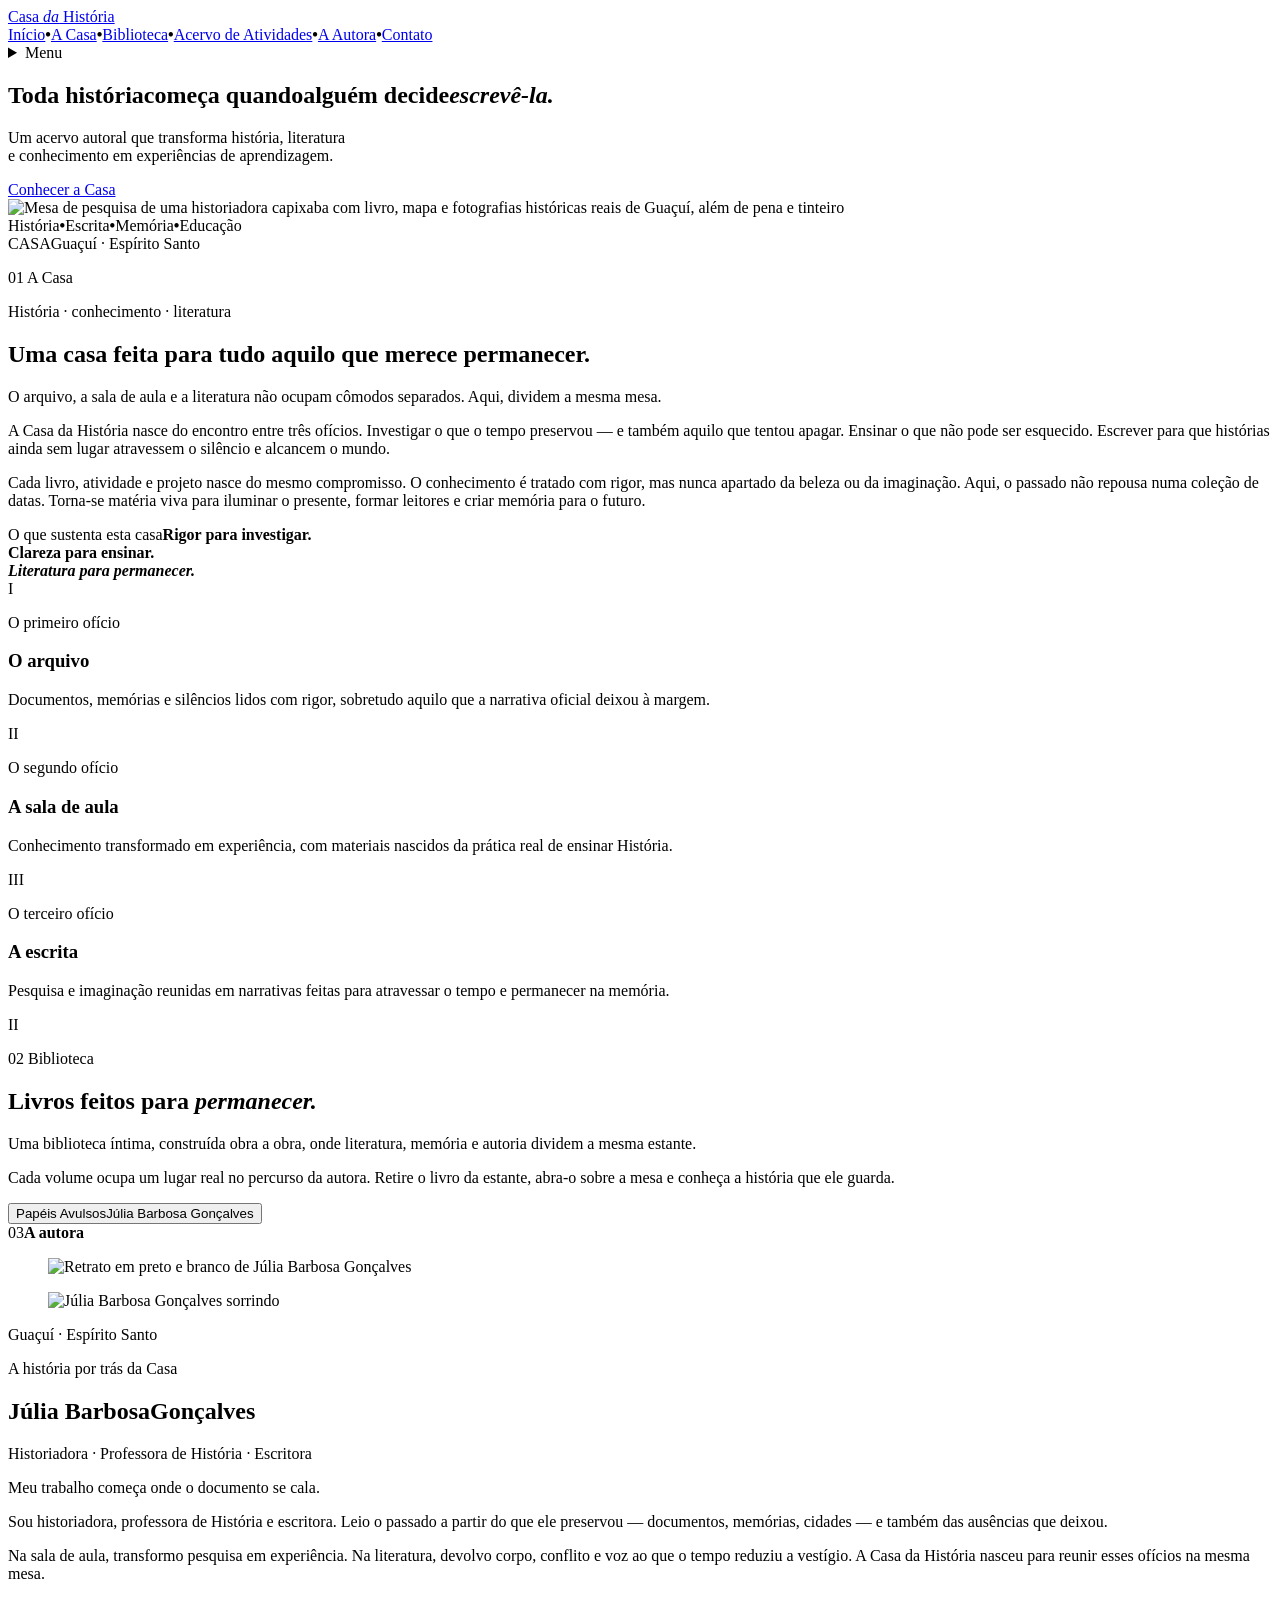
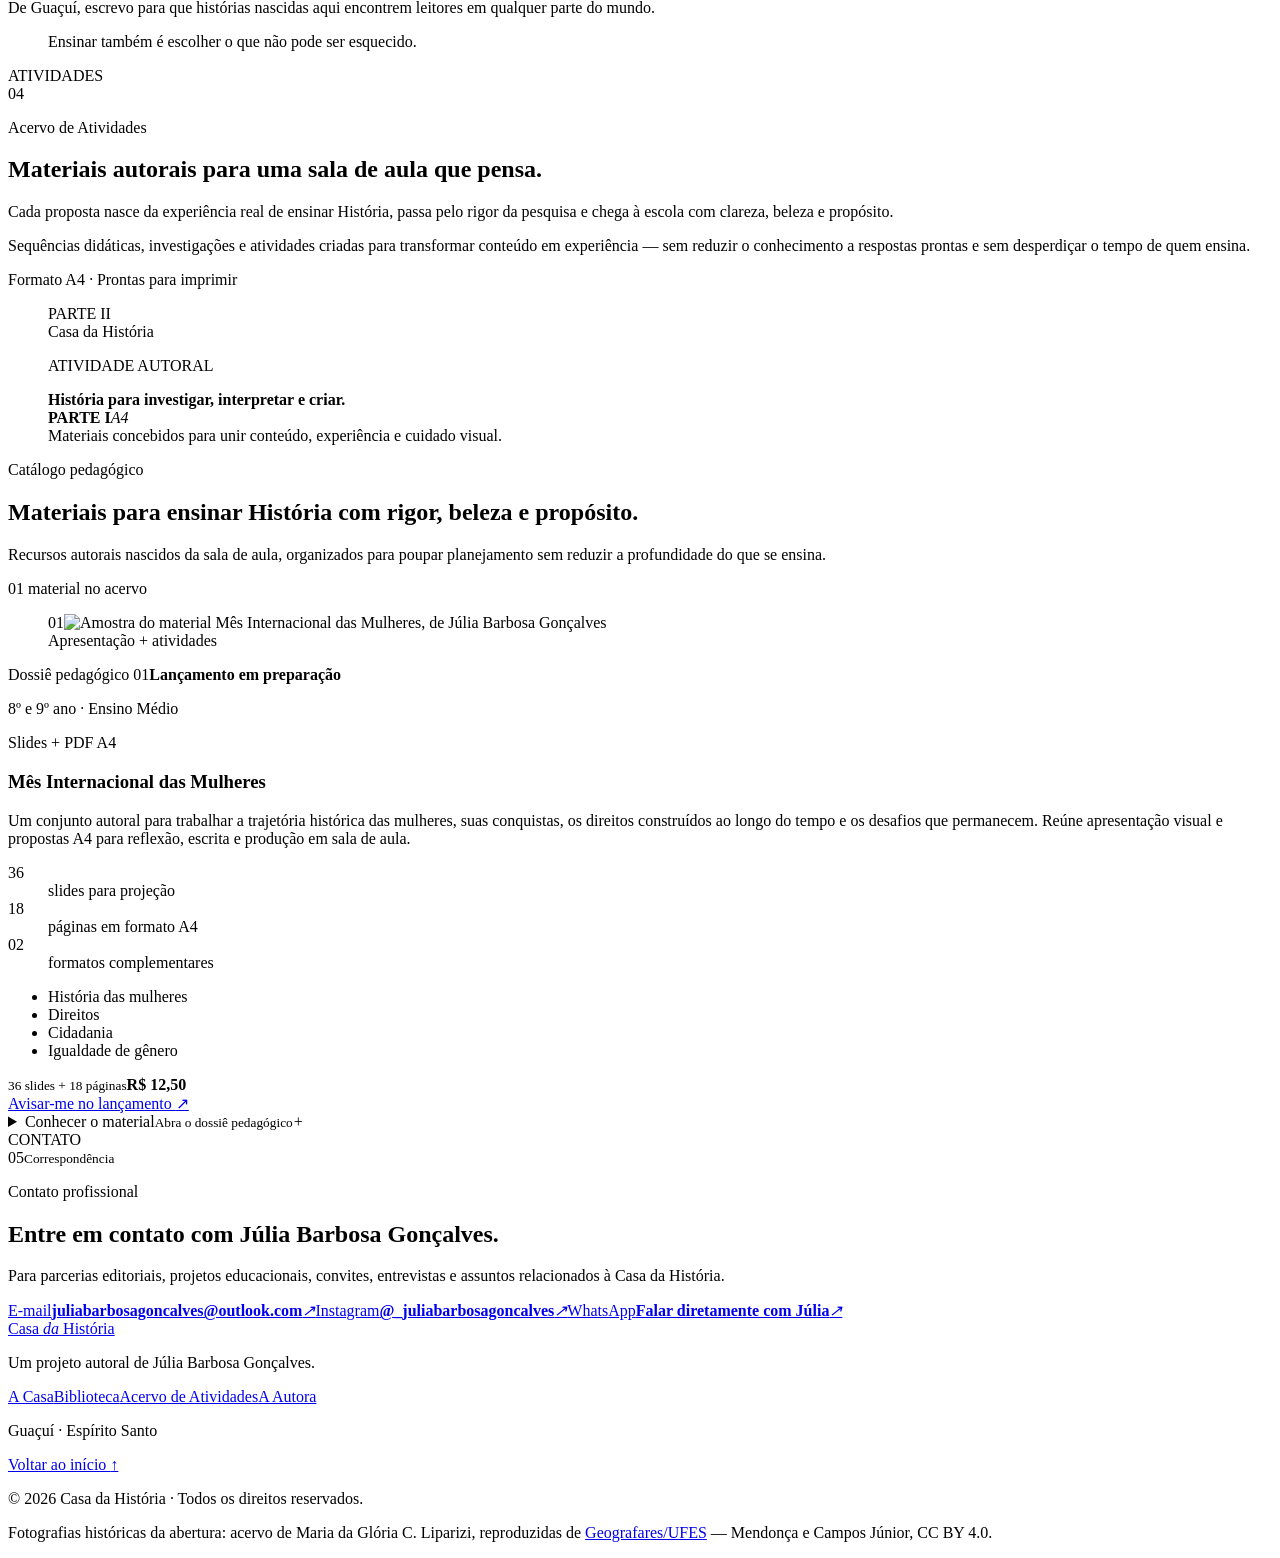
==== commit 907a559e: "Aprimorar catálogo de atividades" ====
--- a/index.html
+++ b/index.html
@@ -1,148 +1,148 @@
-<!DOCTYPE html><html lang="pt-BR"><head><meta charSet="utf-8"/><meta name="viewport" content="width=device-width, initial-scale=1"/><link rel="preload" href="/casadahistoria/selo-casa-da-historia.svg" as="image"/><link rel="preload" href="/casadahistoria/images/mesa-historiadora-guacui-realista-v4.webp" as="image"/><link rel="preload" href="/casadahistoria/images/julia-retrato-editorial.jpg" as="image"/><link rel="preload" href="/casadahistoria/images/julia-retrato-sorriso.jpg" as="image"/><link rel="preload" href="/casadahistoria/images/products/mes-mulheres/amostra-principal.webp" as="image"/><link rel="stylesheet" href="/casadahistoria/assets/index-Dt8eMRG5.css" data-rsc-css-href="/casadahistoria/assets/index-Dt8eMRG5.css" data-precedence="vite-rsc/importer-resources"/><link rel="modulepreload" href="/casadahistoria/assets/layout-segment-context-iHEbV3zO.js" crossorigin=""/><link rel="modulepreload" href="/casadahistoria/assets/rolldown-runtime-S-ySWqyJ.js" crossorigin=""/><link rel="modulepreload" href="/casadahistoria/assets/index-DenEkCi2.js" crossorigin=""/><link rel="modulepreload" href="/casadahistoria/assets/framework-DjPHiq1u.js" crossorigin=""/><link rel="modulepreload" href="/casadahistoria/assets/catalogo-ldvv8WHF.js" crossorigin=""/><title>Casa da História | Materiais autorais para professores</title><meta name="description" content="Sequências didáticas e atividades autorais, prontas para imprimir e pensadas por uma professora."/><link rel="shortcut icon" href="/casadahistoria/favicon.svg"/><link rel="icon" href="/casadahistoria/favicon.svg"/><script>self.__VINEXT_RSC_PARAMS__={}</script><script>self.__VINEXT_RSC_NAV__={"pathname":"/","searchParams":[]}</script><link rel="modulepreload" href="/casadahistoria/assets/index-DenEkCi2.js" />
-<link rel="preload" href="/workspace/sites/atividades-julia/.vinext/fonts/cormorant-garamond-ff0b6567a197/cormorant-garamond-dd44b623.woff2" as="font" type="font/woff2" crossorigin />
-<link rel="preload" href="/workspace/sites/atividades-julia/.vinext/fonts/cormorant-garamond-ff0b6567a197/cormorant-garamond-44d82aa9.woff2" as="font" type="font/woff2" crossorigin />
-<link rel="preload" href="/workspace/sites/atividades-julia/.vinext/fonts/cormorant-garamond-ff0b6567a197/cormorant-garamond-7f5a19db.woff2" as="font" type="font/woff2" crossorigin />
-<link rel="preload" href="/workspace/sites/atividades-julia/.vinext/fonts/cormorant-garamond-ff0b6567a197/cormorant-garamond-21114939.woff2" as="font" type="font/woff2" crossorigin />
-<link rel="preload" href="/workspace/sites/atividades-julia/.vinext/fonts/cormorant-garamond-ff0b6567a197/cormorant-garamond-e99b45a2.woff2" as="font" type="font/woff2" crossorigin />
-<link rel="preload" href="/workspace/sites/atividades-julia/.vinext/fonts/manrope-35218281b57f/manrope-37facb2a.woff2" as="font" type="font/woff2" crossorigin />
-<link rel="preload" href="/workspace/sites/atividades-julia/.vinext/fonts/manrope-35218281b57f/manrope-c9a5f13c.woff2" as="font" type="font/woff2" crossorigin />
-<link rel="preload" href="/workspace/sites/atividades-julia/.vinext/fonts/manrope-35218281b57f/manrope-f00fa027.woff2" as="font" type="font/woff2" crossorigin />
-<link rel="preload" href="/workspace/sites/atividades-julia/.vinext/fonts/manrope-35218281b57f/manrope-bd6e7fdc.woff2" as="font" type="font/woff2" crossorigin />
-<link rel="preload" href="/workspace/sites/atividades-julia/.vinext/fonts/manrope-35218281b57f/manrope-76dcfc73.woff2" as="font" type="font/woff2" crossorigin />
-<link rel="preload" href="/workspace/sites/atividades-julia/.vinext/fonts/manrope-35218281b57f/manrope-81401990.woff2" as="font" type="font/woff2" crossorigin />
+<!DOCTYPE html><html lang="pt-BR"><head><meta charSet="utf-8"/><meta name="viewport" content="width=device-width, initial-scale=1"/><link rel="preload" href="/casadahistoria/selo-casa-da-historia.svg" as="image"/><link rel="preload" href="/casadahistoria/images/mesa-historiadora-guacui-realista-v4.webp" as="image"/><link rel="preload" href="/casadahistoria/images/julia-retrato-editorial.jpg" as="image"/><link rel="preload" href="/casadahistoria/images/julia-retrato-sorriso.jpg" as="image"/><link rel="preload" href="/casadahistoria/images/products/mes-mulheres/amostra-principal.webp" as="image"/><link rel="preload" href="/casadahistoria/images/products/mes-mulheres/amostra-animada.gif" as="image"/><link rel="stylesheet" href="/casadahistoria/assets/index-CyM8F0kp.css" data-rsc-css-href="/casadahistoria/assets/index-CyM8F0kp.css" data-precedence="vite-rsc/importer-resources"/><link rel="modulepreload" href="/casadahistoria/assets/layout-segment-context-iHEbV3zO.js" crossorigin=""/><link rel="modulepreload" href="/casadahistoria/assets/rolldown-runtime-S-ySWqyJ.js" crossorigin=""/><link rel="modulepreload" href="/casadahistoria/assets/index-DenEkCi2.js" crossorigin=""/><link rel="modulepreload" href="/casadahistoria/assets/framework-DjPHiq1u.js" crossorigin=""/><link rel="modulepreload" href="/casadahistoria/assets/catalogo-ldvv8WHF.js" crossorigin=""/><title>Casa da História | Materiais autorais para professores</title><meta name="description" content="Sequências didáticas e atividades autorais, prontas para imprimir e pensadas por uma professora."/><link rel="shortcut icon" href="/casadahistoria/favicon.svg"/><link rel="icon" href="/casadahistoria/favicon.svg"/><script>self.__VINEXT_RSC_PARAMS__={}</script><script>self.__VINEXT_RSC_NAV__={"pathname":"/","searchParams":[]}</script><link rel="modulepreload" href="/casadahistoria/assets/index-DenEkCi2.js" />
+<link rel="preload" href="/casadahistoria/assets/_vinext_fonts/cormorant-garamond-ff0b6567a197/cormorant-garamond-dd44b623.woff2" as="font" type="font/woff2" crossorigin />
+<link rel="preload" href="/casadahistoria/assets/_vinext_fonts/cormorant-garamond-ff0b6567a197/cormorant-garamond-44d82aa9.woff2" as="font" type="font/woff2" crossorigin />
+<link rel="preload" href="/casadahistoria/assets/_vinext_fonts/cormorant-garamond-ff0b6567a197/cormorant-garamond-7f5a19db.woff2" as="font" type="font/woff2" crossorigin />
+<link rel="preload" href="/casadahistoria/assets/_vinext_fonts/cormorant-garamond-ff0b6567a197/cormorant-garamond-21114939.woff2" as="font" type="font/woff2" crossorigin />
+<link rel="preload" href="/casadahistoria/assets/_vinext_fonts/cormorant-garamond-ff0b6567a197/cormorant-garamond-e99b45a2.woff2" as="font" type="font/woff2" crossorigin />
+<link rel="preload" href="/casadahistoria/assets/_vinext_fonts/manrope-35218281b57f/manrope-37facb2a.woff2" as="font" type="font/woff2" crossorigin />
+<link rel="preload" href="/casadahistoria/assets/_vinext_fonts/manrope-35218281b57f/manrope-c9a5f13c.woff2" as="font" type="font/woff2" crossorigin />
+<link rel="preload" href="/casadahistoria/assets/_vinext_fonts/manrope-35218281b57f/manrope-f00fa027.woff2" as="font" type="font/woff2" crossorigin />
+<link rel="preload" href="/casadahistoria/assets/_vinext_fonts/manrope-35218281b57f/manrope-bd6e7fdc.woff2" as="font" type="font/woff2" crossorigin />
+<link rel="preload" href="/casadahistoria/assets/_vinext_fonts/manrope-35218281b57f/manrope-76dcfc73.woff2" as="font" type="font/woff2" crossorigin />
+<link rel="preload" href="/casadahistoria/assets/_vinext_fonts/manrope-35218281b57f/manrope-81401990.woff2" as="font" type="font/woff2" crossorigin />
 <style data-vinext-fonts>/* cyrillic-ext */
 @font-face {
   font-family: 'Cormorant Garamond';
   font-style: normal;
   font-weight: 500;
   font-display: swap;
-  src: url(/workspace/sites/atividades-julia/.vinext/fonts/cormorant-garamond-ff0b6567a197/cormorant-garamond-dd44b623.woff2) format('woff2');
-  unicode-range: U+0460-052F, U+1C80-1C8A, U+20B4, U+2DE0-2DFF, U+A640-A69F, U+FE2E-FE2F;
-}
-/* cyrillic */
-@font-face {
-  font-family: 'Cormorant Garamond';
-  font-style: normal;
-  font-weight: 500;
-  font-display: swap;
-  src: url(/workspace/sites/atividades-julia/.vinext/fonts/cormorant-garamond-ff0b6567a197/cormorant-garamond-44d82aa9.woff2) format('woff2');
-  unicode-range: U+0301, U+0400-045F, U+0490-0491, U+04B0-04B1, U+2116;
-}
-/* vietnamese */
-@font-face {
-  font-family: 'Cormorant Garamond';
-  font-style: normal;
-  font-weight: 500;
-  font-display: swap;
-  src: url(/workspace/sites/atividades-julia/.vinext/fonts/cormorant-garamond-ff0b6567a197/cormorant-garamond-7f5a19db.woff2) format('woff2');
-  unicode-range: U+0102-0103, U+0110-0111, U+0128-0129, U+0168-0169, U+01A0-01A1, U+01AF-01B0, U+0300-0301, U+0303-0304, U+0308-0309, U+0323, U+0329, U+1EA0-1EF9, U+20AB;
-}
-/* latin-ext */
-@font-face {
-  font-family: 'Cormorant Garamond';
-  font-style: normal;
-  font-weight: 500;
-  font-display: swap;
-  src: url(/workspace/sites/atividades-julia/.vinext/fonts/cormorant-garamond-ff0b6567a197/cormorant-garamond-21114939.woff2) format('woff2');
-  unicode-range: U+0100-02BA, U+02BD-02C5, U+02C7-02CC, U+02CE-02D7, U+02DD-02FF, U+0304, U+0308, U+0329, U+1D00-1DBF, U+1E00-1E9F, U+1EF2-1EFF, U+2020, U+20A0-20AB, U+20AD-20C0, U+2113, U+2C60-2C7F, U+A720-A7FF;
-}
-/* latin */
-@font-face {
-  font-family: 'Cormorant Garamond';
-  font-style: normal;
-  font-weight: 500;
-  font-display: swap;
-  src: url(/workspace/sites/atividades-julia/.vinext/fonts/cormorant-garamond-ff0b6567a197/cormorant-garamond-e99b45a2.woff2) format('woff2');
-  unicode-range: U+0000-00FF, U+0131, U+0152-0153, U+02BB-02BC, U+02C6, U+02DA, U+02DC, U+0304, U+0308, U+0329, U+2000-206F, U+20AC, U+2122, U+2191, U+2193, U+2212, U+2215, U+FEFF, U+FFFD;
-}
-/* cyrillic-ext */
-@font-face {
-  font-family: 'Cormorant Garamond';
-  font-style: normal;
-  font-weight: 600;
-  font-display: swap;
-  src: url(/workspace/sites/atividades-julia/.vinext/fonts/cormorant-garamond-ff0b6567a197/cormorant-garamond-dd44b623.woff2) format('woff2');
-  unicode-range: U+0460-052F, U+1C80-1C8A, U+20B4, U+2DE0-2DFF, U+A640-A69F, U+FE2E-FE2F;
-}
-/* cyrillic */
-@font-face {
-  font-family: 'Cormorant Garamond';
-  font-style: normal;
-  font-weight: 600;
-  font-display: swap;
-  src: url(/workspace/sites/atividades-julia/.vinext/fonts/cormorant-garamond-ff0b6567a197/cormorant-garamond-44d82aa9.woff2) format('woff2');
-  unicode-range: U+0301, U+0400-045F, U+0490-0491, U+04B0-04B1, U+2116;
-}
-/* vietnamese */
-@font-face {
-  font-family: 'Cormorant Garamond';
-  font-style: normal;
-  font-weight: 600;
-  font-display: swap;
-  src: url(/workspace/sites/atividades-julia/.vinext/fonts/cormorant-garamond-ff0b6567a197/cormorant-garamond-7f5a19db.woff2) format('woff2');
-  unicode-range: U+0102-0103, U+0110-0111, U+0128-0129, U+0168-0169, U+01A0-01A1, U+01AF-01B0, U+0300-0301, U+0303-0304, U+0308-0309, U+0323, U+0329, U+1EA0-1EF9, U+20AB;
-}
-/* latin-ext */
-@font-face {
-  font-family: 'Cormorant Garamond';
-  font-style: normal;
-  font-weight: 600;
-  font-display: swap;
-  src: url(/workspace/sites/atividades-julia/.vinext/fonts/cormorant-garamond-ff0b6567a197/cormorant-garamond-21114939.woff2) format('woff2');
-  unicode-range: U+0100-02BA, U+02BD-02C5, U+02C7-02CC, U+02CE-02D7, U+02DD-02FF, U+0304, U+0308, U+0329, U+1D00-1DBF, U+1E00-1E9F, U+1EF2-1EFF, U+2020, U+20A0-20AB, U+20AD-20C0, U+2113, U+2C60-2C7F, U+A720-A7FF;
-}
-/* latin */
-@font-face {
-  font-family: 'Cormorant Garamond';
-  font-style: normal;
-  font-weight: 600;
-  font-display: swap;
-  src: url(/workspace/sites/atividades-julia/.vinext/fonts/cormorant-garamond-ff0b6567a197/cormorant-garamond-e99b45a2.woff2) format('woff2');
-  unicode-range: U+0000-00FF, U+0131, U+0152-0153, U+02BB-02BC, U+02C6, U+02DA, U+02DC, U+0304, U+0308, U+0329, U+2000-206F, U+20AC, U+2122, U+2191, U+2193, U+2212, U+2215, U+FEFF, U+FFFD;
-}
-/* cyrillic-ext */
-@font-face {
-  font-family: 'Cormorant Garamond';
-  font-style: normal;
-  font-weight: 700;
-  font-display: swap;
-  src: url(/workspace/sites/atividades-julia/.vinext/fonts/cormorant-garamond-ff0b6567a197/cormorant-garamond-dd44b623.woff2) format('woff2');
-  unicode-range: U+0460-052F, U+1C80-1C8A, U+20B4, U+2DE0-2DFF, U+A640-A69F, U+FE2E-FE2F;
-}
-/* cyrillic */
-@font-face {
-  font-family: 'Cormorant Garamond';
-  font-style: normal;
-  font-weight: 700;
-  font-display: swap;
-  src: url(/workspace/sites/atividades-julia/.vinext/fonts/cormorant-garamond-ff0b6567a197/cormorant-garamond-44d82aa9.woff2) format('woff2');
-  unicode-range: U+0301, U+0400-045F, U+0490-0491, U+04B0-04B1, U+2116;
-}
-/* vietnamese */
-@font-face {
-  font-family: 'Cormorant Garamond';
-  font-style: normal;
-  font-weight: 700;
-  font-display: swap;
-  src: url(/workspace/sites/atividades-julia/.vinext/fonts/cormorant-garamond-ff0b6567a197/cormorant-garamond-7f5a19db.woff2) format('woff2');
-  unicode-range: U+0102-0103, U+0110-0111, U+0128-0129, U+0168-0169, U+01A0-01A1, U+01AF-01B0, U+0300-0301, U+0303-0304, U+0308-0309, U+0323, U+0329, U+1EA0-1EF9, U+20AB;
-}
-/* latin-ext */
-@font-face {
-  font-family: 'Cormorant Garamond';
-  font-style: normal;
-  font-weight: 700;
-  font-display: swap;
-  src: url(/workspace/sites/atividades-julia/.vinext/fonts/cormorant-garamond-ff0b6567a197/cormorant-garamond-21114939.woff2) format('woff2');
-  unicode-range: U+0100-02BA, U+02BD-02C5, U+02C7-02CC, U+02CE-02D7, U+02DD-02FF, U+0304, U+0308, U+0329, U+1D00-1DBF, U+1E00-1E9F, U+1EF2-1EFF, U+2020, U+20A0-20AB, U+20AD-20C0, U+2113, U+2C60-2C7F, U+A720-A7FF;
-}
-/* latin */
-@font-face {
-  font-family: 'Cormorant Garamond';
-  font-style: normal;
-  font-weight: 700;
-  font-display: swap;
-  src: url(/workspace/sites/atividades-julia/.vinext/fonts/cormorant-garamond-ff0b6567a197/cormorant-garamond-e99b45a2.woff2) format('woff2');
+  src: url(/casadahistoria/assets/_vinext_fonts/cormorant-garamond-ff0b6567a197/cormorant-garamond-dd44b623.woff2) format('woff2');
+  unicode-range: U+0460-052F, U+1C80-1C8A, U+20B4, U+2DE0-2DFF, U+A640-A69F, U+FE2E-FE2F;
+}
+/* cyrillic */
+@font-face {
+  font-family: 'Cormorant Garamond';
+  font-style: normal;
+  font-weight: 500;
+  font-display: swap;
+  src: url(/casadahistoria/assets/_vinext_fonts/cormorant-garamond-ff0b6567a197/cormorant-garamond-44d82aa9.woff2) format('woff2');
+  unicode-range: U+0301, U+0400-045F, U+0490-0491, U+04B0-04B1, U+2116;
+}
+/* vietnamese */
+@font-face {
+  font-family: 'Cormorant Garamond';
+  font-style: normal;
+  font-weight: 500;
+  font-display: swap;
+  src: url(/casadahistoria/assets/_vinext_fonts/cormorant-garamond-ff0b6567a197/cormorant-garamond-7f5a19db.woff2) format('woff2');
+  unicode-range: U+0102-0103, U+0110-0111, U+0128-0129, U+0168-0169, U+01A0-01A1, U+01AF-01B0, U+0300-0301, U+0303-0304, U+0308-0309, U+0323, U+0329, U+1EA0-1EF9, U+20AB;
+}
+/* latin-ext */
+@font-face {
+  font-family: 'Cormorant Garamond';
+  font-style: normal;
+  font-weight: 500;
+  font-display: swap;
+  src: url(/casadahistoria/assets/_vinext_fonts/cormorant-garamond-ff0b6567a197/cormorant-garamond-21114939.woff2) format('woff2');
+  unicode-range: U+0100-02BA, U+02BD-02C5, U+02C7-02CC, U+02CE-02D7, U+02DD-02FF, U+0304, U+0308, U+0329, U+1D00-1DBF, U+1E00-1E9F, U+1EF2-1EFF, U+2020, U+20A0-20AB, U+20AD-20C0, U+2113, U+2C60-2C7F, U+A720-A7FF;
+}
+/* latin */
+@font-face {
+  font-family: 'Cormorant Garamond';
+  font-style: normal;
+  font-weight: 500;
+  font-display: swap;
+  src: url(/casadahistoria/assets/_vinext_fonts/cormorant-garamond-ff0b6567a197/cormorant-garamond-e99b45a2.woff2) format('woff2');
+  unicode-range: U+0000-00FF, U+0131, U+0152-0153, U+02BB-02BC, U+02C6, U+02DA, U+02DC, U+0304, U+0308, U+0329, U+2000-206F, U+20AC, U+2122, U+2191, U+2193, U+2212, U+2215, U+FEFF, U+FFFD;
+}
+/* cyrillic-ext */
+@font-face {
+  font-family: 'Cormorant Garamond';
+  font-style: normal;
+  font-weight: 600;
+  font-display: swap;
+  src: url(/casadahistoria/assets/_vinext_fonts/cormorant-garamond-ff0b6567a197/cormorant-garamond-dd44b623.woff2) format('woff2');
+  unicode-range: U+0460-052F, U+1C80-1C8A, U+20B4, U+2DE0-2DFF, U+A640-A69F, U+FE2E-FE2F;
+}
+/* cyrillic */
+@font-face {
+  font-family: 'Cormorant Garamond';
+  font-style: normal;
+  font-weight: 600;
+  font-display: swap;
+  src: url(/casadahistoria/assets/_vinext_fonts/cormorant-garamond-ff0b6567a197/cormorant-garamond-44d82aa9.woff2) format('woff2');
+  unicode-range: U+0301, U+0400-045F, U+0490-0491, U+04B0-04B1, U+2116;
+}
+/* vietnamese */
+@font-face {
+  font-family: 'Cormorant Garamond';
+  font-style: normal;
+  font-weight: 600;
+  font-display: swap;
+  src: url(/casadahistoria/assets/_vinext_fonts/cormorant-garamond-ff0b6567a197/cormorant-garamond-7f5a19db.woff2) format('woff2');
+  unicode-range: U+0102-0103, U+0110-0111, U+0128-0129, U+0168-0169, U+01A0-01A1, U+01AF-01B0, U+0300-0301, U+0303-0304, U+0308-0309, U+0323, U+0329, U+1EA0-1EF9, U+20AB;
+}
+/* latin-ext */
+@font-face {
+  font-family: 'Cormorant Garamond';
+  font-style: normal;
+  font-weight: 600;
+  font-display: swap;
+  src: url(/casadahistoria/assets/_vinext_fonts/cormorant-garamond-ff0b6567a197/cormorant-garamond-21114939.woff2) format('woff2');
+  unicode-range: U+0100-02BA, U+02BD-02C5, U+02C7-02CC, U+02CE-02D7, U+02DD-02FF, U+0304, U+0308, U+0329, U+1D00-1DBF, U+1E00-1E9F, U+1EF2-1EFF, U+2020, U+20A0-20AB, U+20AD-20C0, U+2113, U+2C60-2C7F, U+A720-A7FF;
+}
+/* latin */
+@font-face {
+  font-family: 'Cormorant Garamond';
+  font-style: normal;
+  font-weight: 600;
+  font-display: swap;
+  src: url(/casadahistoria/assets/_vinext_fonts/cormorant-garamond-ff0b6567a197/cormorant-garamond-e99b45a2.woff2) format('woff2');
+  unicode-range: U+0000-00FF, U+0131, U+0152-0153, U+02BB-02BC, U+02C6, U+02DA, U+02DC, U+0304, U+0308, U+0329, U+2000-206F, U+20AC, U+2122, U+2191, U+2193, U+2212, U+2215, U+FEFF, U+FFFD;
+}
+/* cyrillic-ext */
+@font-face {
+  font-family: 'Cormorant Garamond';
+  font-style: normal;
+  font-weight: 700;
+  font-display: swap;
+  src: url(/casadahistoria/assets/_vinext_fonts/cormorant-garamond-ff0b6567a197/cormorant-garamond-dd44b623.woff2) format('woff2');
+  unicode-range: U+0460-052F, U+1C80-1C8A, U+20B4, U+2DE0-2DFF, U+A640-A69F, U+FE2E-FE2F;
+}
+/* cyrillic */
+@font-face {
+  font-family: 'Cormorant Garamond';
+  font-style: normal;
+  font-weight: 700;
+  font-display: swap;
+  src: url(/casadahistoria/assets/_vinext_fonts/cormorant-garamond-ff0b6567a197/cormorant-garamond-44d82aa9.woff2) format('woff2');
+  unicode-range: U+0301, U+0400-045F, U+0490-0491, U+04B0-04B1, U+2116;
+}
+/* vietnamese */
+@font-face {
+  font-family: 'Cormorant Garamond';
+  font-style: normal;
+  font-weight: 700;
+  font-display: swap;
+  src: url(/casadahistoria/assets/_vinext_fonts/cormorant-garamond-ff0b6567a197/cormorant-garamond-7f5a19db.woff2) format('woff2');
+  unicode-range: U+0102-0103, U+0110-0111, U+0128-0129, U+0168-0169, U+01A0-01A1, U+01AF-01B0, U+0300-0301, U+0303-0304, U+0308-0309, U+0323, U+0329, U+1EA0-1EF9, U+20AB;
+}
+/* latin-ext */
+@font-face {
+  font-family: 'Cormorant Garamond';
+  font-style: normal;
+  font-weight: 700;
+  font-display: swap;
+  src: url(/casadahistoria/assets/_vinext_fonts/cormorant-garamond-ff0b6567a197/cormorant-garamond-21114939.woff2) format('woff2');
+  unicode-range: U+0100-02BA, U+02BD-02C5, U+02C7-02CC, U+02CE-02D7, U+02DD-02FF, U+0304, U+0308, U+0329, U+1D00-1DBF, U+1E00-1E9F, U+1EF2-1EFF, U+2020, U+20A0-20AB, U+20AD-20C0, U+2113, U+2C60-2C7F, U+A720-A7FF;
+}
+/* latin */
+@font-face {
+  font-family: 'Cormorant Garamond';
+  font-style: normal;
+  font-weight: 700;
+  font-display: swap;
+  src: url(/casadahistoria/assets/_vinext_fonts/cormorant-garamond-ff0b6567a197/cormorant-garamond-e99b45a2.woff2) format('woff2');
   unicode-range: U+0000-00FF, U+0131, U+0152-0153, U+02BB-02BC, U+02C6, U+02DA, U+02DC, U+0304, U+0308, U+0329, U+2000-206F, U+20AC, U+2122, U+2191, U+2193, U+2212, U+2215, U+FEFF, U+FFFD;
 }
 
@@ -156,16 +156,16 @@
   font-style: normal;
   font-weight: 400;
   font-display: swap;
-  src: url(/workspace/sites/atividades-julia/.vinext/fonts/manrope-35218281b57f/manrope-37facb2a.woff2) format('woff2');
-  unicode-range: U+0460-052F, U+1C80-1C8A, U+20B4, U+2DE0-2DFF, U+A640-A69F, U+FE2E-FE2F;
-}
-/* cyrillic */
-@font-face {
-  font-family: 'Manrope';
-  font-style: normal;
-  font-weight: 400;
-  font-display: swap;
-  src: url(/workspace/sites/atividades-julia/.vinext/fonts/manrope-35218281b57f/manrope-c9a5f13c.woff2) format('woff2');
+  src: url(/casadahistoria/assets/_vinext_fonts/manrope-35218281b57f/manrope-37facb2a.woff2) format('woff2');
+  unicode-range: U+0460-052F, U+1C80-1C8A, U+20B4, U+2DE0-2DFF, U+A640-A69F, U+FE2E-FE2F;
+}
+/* cyrillic */
+@font-face {
+  font-family: 'Manrope';
+  font-style: normal;
+  font-weight: 400;
+  font-display: swap;
+  src: url(/casadahistoria/assets/_vinext_fonts/manrope-35218281b57f/manrope-c9a5f13c.woff2) format('woff2');
   unicode-range: U+0301, U+0400-045F, U+0490-0491, U+04B0-04B1, U+2116;
 }
 /* greek */
@@ -174,7 +174,7 @@
   font-style: normal;
   font-weight: 400;
   font-display: swap;
-  src: url(/workspace/sites/atividades-julia/.vinext/fonts/manrope-35218281b57f/manrope-f00fa027.woff2) format('woff2');
+  src: url(/casadahistoria/assets/_vinext_fonts/manrope-35218281b57f/manrope-f00fa027.woff2) format('woff2');
   unicode-range: U+0370-0377, U+037A-037F, U+0384-038A, U+038C, U+038E-03A1, U+03A3-03FF;
 }
 /* vietnamese */
@@ -183,43 +183,43 @@
   font-style: normal;
   font-weight: 400;
   font-display: swap;
-  src: url(/workspace/sites/atividades-julia/.vinext/fonts/manrope-35218281b57f/manrope-bd6e7fdc.woff2) format('woff2');
-  unicode-range: U+0102-0103, U+0110-0111, U+0128-0129, U+0168-0169, U+01A0-01A1, U+01AF-01B0, U+0300-0301, U+0303-0304, U+0308-0309, U+0323, U+0329, U+1EA0-1EF9, U+20AB;
-}
-/* latin-ext */
-@font-face {
-  font-family: 'Manrope';
-  font-style: normal;
-  font-weight: 400;
-  font-display: swap;
-  src: url(/workspace/sites/atividades-julia/.vinext/fonts/manrope-35218281b57f/manrope-76dcfc73.woff2) format('woff2');
-  unicode-range: U+0100-02BA, U+02BD-02C5, U+02C7-02CC, U+02CE-02D7, U+02DD-02FF, U+0304, U+0308, U+0329, U+1D00-1DBF, U+1E00-1E9F, U+1EF2-1EFF, U+2020, U+20A0-20AB, U+20AD-20C0, U+2113, U+2C60-2C7F, U+A720-A7FF;
-}
-/* latin */
-@font-face {
-  font-family: 'Manrope';
-  font-style: normal;
-  font-weight: 400;
-  font-display: swap;
-  src: url(/workspace/sites/atividades-julia/.vinext/fonts/manrope-35218281b57f/manrope-81401990.woff2) format('woff2');
-  unicode-range: U+0000-00FF, U+0131, U+0152-0153, U+02BB-02BC, U+02C6, U+02DA, U+02DC, U+0304, U+0308, U+0329, U+2000-206F, U+20AC, U+2122, U+2191, U+2193, U+2212, U+2215, U+FEFF, U+FFFD;
-}
-/* cyrillic-ext */
-@font-face {
-  font-family: 'Manrope';
-  font-style: normal;
-  font-weight: 500;
-  font-display: swap;
-  src: url(/workspace/sites/atividades-julia/.vinext/fonts/manrope-35218281b57f/manrope-37facb2a.woff2) format('woff2');
-  unicode-range: U+0460-052F, U+1C80-1C8A, U+20B4, U+2DE0-2DFF, U+A640-A69F, U+FE2E-FE2F;
-}
-/* cyrillic */
-@font-face {
-  font-family: 'Manrope';
-  font-style: normal;
-  font-weight: 500;
-  font-display: swap;
-  src: url(/workspace/sites/atividades-julia/.vinext/fonts/manrope-35218281b57f/manrope-c9a5f13c.woff2) format('woff2');
+  src: url(/casadahistoria/assets/_vinext_fonts/manrope-35218281b57f/manrope-bd6e7fdc.woff2) format('woff2');
+  unicode-range: U+0102-0103, U+0110-0111, U+0128-0129, U+0168-0169, U+01A0-01A1, U+01AF-01B0, U+0300-0301, U+0303-0304, U+0308-0309, U+0323, U+0329, U+1EA0-1EF9, U+20AB;
+}
+/* latin-ext */
+@font-face {
+  font-family: 'Manrope';
+  font-style: normal;
+  font-weight: 400;
+  font-display: swap;
+  src: url(/casadahistoria/assets/_vinext_fonts/manrope-35218281b57f/manrope-76dcfc73.woff2) format('woff2');
+  unicode-range: U+0100-02BA, U+02BD-02C5, U+02C7-02CC, U+02CE-02D7, U+02DD-02FF, U+0304, U+0308, U+0329, U+1D00-1DBF, U+1E00-1E9F, U+1EF2-1EFF, U+2020, U+20A0-20AB, U+20AD-20C0, U+2113, U+2C60-2C7F, U+A720-A7FF;
+}
+/* latin */
+@font-face {
+  font-family: 'Manrope';
+  font-style: normal;
+  font-weight: 400;
+  font-display: swap;
+  src: url(/casadahistoria/assets/_vinext_fonts/manrope-35218281b57f/manrope-81401990.woff2) format('woff2');
+  unicode-range: U+0000-00FF, U+0131, U+0152-0153, U+02BB-02BC, U+02C6, U+02DA, U+02DC, U+0304, U+0308, U+0329, U+2000-206F, U+20AC, U+2122, U+2191, U+2193, U+2212, U+2215, U+FEFF, U+FFFD;
+}
+/* cyrillic-ext */
+@font-face {
+  font-family: 'Manrope';
+  font-style: normal;
+  font-weight: 500;
+  font-display: swap;
+  src: url(/casadahistoria/assets/_vinext_fonts/manrope-35218281b57f/manrope-37facb2a.woff2) format('woff2');
+  unicode-range: U+0460-052F, U+1C80-1C8A, U+20B4, U+2DE0-2DFF, U+A640-A69F, U+FE2E-FE2F;
+}
+/* cyrillic */
+@font-face {
+  font-family: 'Manrope';
+  font-style: normal;
+  font-weight: 500;
+  font-display: swap;
+  src: url(/casadahistoria/assets/_vinext_fonts/manrope-35218281b57f/manrope-c9a5f13c.woff2) format('woff2');
   unicode-range: U+0301, U+0400-045F, U+0490-0491, U+04B0-04B1, U+2116;
 }
 /* greek */
@@ -228,7 +228,7 @@
   font-style: normal;
   font-weight: 500;
   font-display: swap;
-  src: url(/workspace/sites/atividades-julia/.vinext/fonts/manrope-35218281b57f/manrope-f00fa027.woff2) format('woff2');
+  src: url(/casadahistoria/assets/_vinext_fonts/manrope-35218281b57f/manrope-f00fa027.woff2) format('woff2');
   unicode-range: U+0370-0377, U+037A-037F, U+0384-038A, U+038C, U+038E-03A1, U+03A3-03FF;
 }
 /* vietnamese */
@@ -237,43 +237,43 @@
   font-style: normal;
   font-weight: 500;
   font-display: swap;
-  src: url(/workspace/sites/atividades-julia/.vinext/fonts/manrope-35218281b57f/manrope-bd6e7fdc.woff2) format('woff2');
-  unicode-range: U+0102-0103, U+0110-0111, U+0128-0129, U+0168-0169, U+01A0-01A1, U+01AF-01B0, U+0300-0301, U+0303-0304, U+0308-0309, U+0323, U+0329, U+1EA0-1EF9, U+20AB;
-}
-/* latin-ext */
-@font-face {
-  font-family: 'Manrope';
-  font-style: normal;
-  font-weight: 500;
-  font-display: swap;
-  src: url(/workspace/sites/atividades-julia/.vinext/fonts/manrope-35218281b57f/manrope-76dcfc73.woff2) format('woff2');
-  unicode-range: U+0100-02BA, U+02BD-02C5, U+02C7-02CC, U+02CE-02D7, U+02DD-02FF, U+0304, U+0308, U+0329, U+1D00-1DBF, U+1E00-1E9F, U+1EF2-1EFF, U+2020, U+20A0-20AB, U+20AD-20C0, U+2113, U+2C60-2C7F, U+A720-A7FF;
-}
-/* latin */
-@font-face {
-  font-family: 'Manrope';
-  font-style: normal;
-  font-weight: 500;
-  font-display: swap;
-  src: url(/workspace/sites/atividades-julia/.vinext/fonts/manrope-35218281b57f/manrope-81401990.woff2) format('woff2');
-  unicode-range: U+0000-00FF, U+0131, U+0152-0153, U+02BB-02BC, U+02C6, U+02DA, U+02DC, U+0304, U+0308, U+0329, U+2000-206F, U+20AC, U+2122, U+2191, U+2193, U+2212, U+2215, U+FEFF, U+FFFD;
-}
-/* cyrillic-ext */
-@font-face {
-  font-family: 'Manrope';
-  font-style: normal;
-  font-weight: 600;
-  font-display: swap;
-  src: url(/workspace/sites/atividades-julia/.vinext/fonts/manrope-35218281b57f/manrope-37facb2a.woff2) format('woff2');
-  unicode-range: U+0460-052F, U+1C80-1C8A, U+20B4, U+2DE0-2DFF, U+A640-A69F, U+FE2E-FE2F;
-}
-/* cyrillic */
-@font-face {
-  font-family: 'Manrope';
-  font-style: normal;
-  font-weight: 600;
-  font-display: swap;
-  src: url(/workspace/sites/atividades-julia/.vinext/fonts/manrope-35218281b57f/manrope-c9a5f13c.woff2) format('woff2');
+  src: url(/casadahistoria/assets/_vinext_fonts/manrope-35218281b57f/manrope-bd6e7fdc.woff2) format('woff2');
+  unicode-range: U+0102-0103, U+0110-0111, U+0128-0129, U+0168-0169, U+01A0-01A1, U+01AF-01B0, U+0300-0301, U+0303-0304, U+0308-0309, U+0323, U+0329, U+1EA0-1EF9, U+20AB;
+}
+/* latin-ext */
+@font-face {
+  font-family: 'Manrope';
+  font-style: normal;
+  font-weight: 500;
+  font-display: swap;
+  src: url(/casadahistoria/assets/_vinext_fonts/manrope-35218281b57f/manrope-76dcfc73.woff2) format('woff2');
+  unicode-range: U+0100-02BA, U+02BD-02C5, U+02C7-02CC, U+02CE-02D7, U+02DD-02FF, U+0304, U+0308, U+0329, U+1D00-1DBF, U+1E00-1E9F, U+1EF2-1EFF, U+2020, U+20A0-20AB, U+20AD-20C0, U+2113, U+2C60-2C7F, U+A720-A7FF;
+}
+/* latin */
+@font-face {
+  font-family: 'Manrope';
+  font-style: normal;
+  font-weight: 500;
+  font-display: swap;
+  src: url(/casadahistoria/assets/_vinext_fonts/manrope-35218281b57f/manrope-81401990.woff2) format('woff2');
+  unicode-range: U+0000-00FF, U+0131, U+0152-0153, U+02BB-02BC, U+02C6, U+02DA, U+02DC, U+0304, U+0308, U+0329, U+2000-206F, U+20AC, U+2122, U+2191, U+2193, U+2212, U+2215, U+FEFF, U+FFFD;
+}
+/* cyrillic-ext */
+@font-face {
+  font-family: 'Manrope';
+  font-style: normal;
+  font-weight: 600;
+  font-display: swap;
+  src: url(/casadahistoria/assets/_vinext_fonts/manrope-35218281b57f/manrope-37facb2a.woff2) format('woff2');
+  unicode-range: U+0460-052F, U+1C80-1C8A, U+20B4, U+2DE0-2DFF, U+A640-A69F, U+FE2E-FE2F;
+}
+/* cyrillic */
+@font-face {
+  font-family: 'Manrope';
+  font-style: normal;
+  font-weight: 600;
+  font-display: swap;
+  src: url(/casadahistoria/assets/_vinext_fonts/manrope-35218281b57f/manrope-c9a5f13c.woff2) format('woff2');
   unicode-range: U+0301, U+0400-045F, U+0490-0491, U+04B0-04B1, U+2116;
 }
 /* greek */
@@ -282,7 +282,7 @@
   font-style: normal;
   font-weight: 600;
   font-display: swap;
-  src: url(/workspace/sites/atividades-julia/.vinext/fonts/manrope-35218281b57f/manrope-f00fa027.woff2) format('woff2');
+  src: url(/casadahistoria/assets/_vinext_fonts/manrope-35218281b57f/manrope-f00fa027.woff2) format('woff2');
   unicode-range: U+0370-0377, U+037A-037F, U+0384-038A, U+038C, U+038E-03A1, U+03A3-03FF;
 }
 /* vietnamese */
@@ -291,43 +291,43 @@
   font-style: normal;
   font-weight: 600;
   font-display: swap;
-  src: url(/workspace/sites/atividades-julia/.vinext/fonts/manrope-35218281b57f/manrope-bd6e7fdc.woff2) format('woff2');
-  unicode-range: U+0102-0103, U+0110-0111, U+0128-0129, U+0168-0169, U+01A0-01A1, U+01AF-01B0, U+0300-0301, U+0303-0304, U+0308-0309, U+0323, U+0329, U+1EA0-1EF9, U+20AB;
-}
-/* latin-ext */
-@font-face {
-  font-family: 'Manrope';
-  font-style: normal;
-  font-weight: 600;
-  font-display: swap;
-  src: url(/workspace/sites/atividades-julia/.vinext/fonts/manrope-35218281b57f/manrope-76dcfc73.woff2) format('woff2');
-  unicode-range: U+0100-02BA, U+02BD-02C5, U+02C7-02CC, U+02CE-02D7, U+02DD-02FF, U+0304, U+0308, U+0329, U+1D00-1DBF, U+1E00-1E9F, U+1EF2-1EFF, U+2020, U+20A0-20AB, U+20AD-20C0, U+2113, U+2C60-2C7F, U+A720-A7FF;
-}
-/* latin */
-@font-face {
-  font-family: 'Manrope';
-  font-style: normal;
-  font-weight: 600;
-  font-display: swap;
-  src: url(/workspace/sites/atividades-julia/.vinext/fonts/manrope-35218281b57f/manrope-81401990.woff2) format('woff2');
-  unicode-range: U+0000-00FF, U+0131, U+0152-0153, U+02BB-02BC, U+02C6, U+02DA, U+02DC, U+0304, U+0308, U+0329, U+2000-206F, U+20AC, U+2122, U+2191, U+2193, U+2212, U+2215, U+FEFF, U+FFFD;
-}
-/* cyrillic-ext */
-@font-face {
-  font-family: 'Manrope';
-  font-style: normal;
-  font-weight: 700;
-  font-display: swap;
-  src: url(/workspace/sites/atividades-julia/.vinext/fonts/manrope-35218281b57f/manrope-37facb2a.woff2) format('woff2');
-  unicode-range: U+0460-052F, U+1C80-1C8A, U+20B4, U+2DE0-2DFF, U+A640-A69F, U+FE2E-FE2F;
-}
-/* cyrillic */
-@font-face {
-  font-family: 'Manrope';
-  font-style: normal;
-  font-weight: 700;
-  font-display: swap;
-  src: url(/workspace/sites/atividades-julia/.vinext/fonts/manrope-35218281b57f/manrope-c9a5f13c.woff2) format('woff2');
+  src: url(/casadahistoria/assets/_vinext_fonts/manrope-35218281b57f/manrope-bd6e7fdc.woff2) format('woff2');
+  unicode-range: U+0102-0103, U+0110-0111, U+0128-0129, U+0168-0169, U+01A0-01A1, U+01AF-01B0, U+0300-0301, U+0303-0304, U+0308-0309, U+0323, U+0329, U+1EA0-1EF9, U+20AB;
+}
+/* latin-ext */
+@font-face {
+  font-family: 'Manrope';
+  font-style: normal;
+  font-weight: 600;
+  font-display: swap;
+  src: url(/casadahistoria/assets/_vinext_fonts/manrope-35218281b57f/manrope-76dcfc73.woff2) format('woff2');
+  unicode-range: U+0100-02BA, U+02BD-02C5, U+02C7-02CC, U+02CE-02D7, U+02DD-02FF, U+0304, U+0308, U+0329, U+1D00-1DBF, U+1E00-1E9F, U+1EF2-1EFF, U+2020, U+20A0-20AB, U+20AD-20C0, U+2113, U+2C60-2C7F, U+A720-A7FF;
+}
+/* latin */
+@font-face {
+  font-family: 'Manrope';
+  font-style: normal;
+  font-weight: 600;
+  font-display: swap;
+  src: url(/casadahistoria/assets/_vinext_fonts/manrope-35218281b57f/manrope-81401990.woff2) format('woff2');
+  unicode-range: U+0000-00FF, U+0131, U+0152-0153, U+02BB-02BC, U+02C6, U+02DA, U+02DC, U+0304, U+0308, U+0329, U+2000-206F, U+20AC, U+2122, U+2191, U+2193, U+2212, U+2215, U+FEFF, U+FFFD;
+}
+/* cyrillic-ext */
+@font-face {
+  font-family: 'Manrope';
+  font-style: normal;
+  font-weight: 700;
+  font-display: swap;
+  src: url(/casadahistoria/assets/_vinext_fonts/manrope-35218281b57f/manrope-37facb2a.woff2) format('woff2');
+  unicode-range: U+0460-052F, U+1C80-1C8A, U+20B4, U+2DE0-2DFF, U+A640-A69F, U+FE2E-FE2F;
+}
+/* cyrillic */
+@font-face {
+  font-family: 'Manrope';
+  font-style: normal;
+  font-weight: 700;
+  font-display: swap;
+  src: url(/casadahistoria/assets/_vinext_fonts/manrope-35218281b57f/manrope-c9a5f13c.woff2) format('woff2');
   unicode-range: U+0301, U+0400-045F, U+0490-0491, U+04B0-04B1, U+2116;
 }
 /* greek */
@@ -336,7 +336,7 @@
   font-style: normal;
   font-weight: 700;
   font-display: swap;
-  src: url(/workspace/sites/atividades-julia/.vinext/fonts/manrope-35218281b57f/manrope-f00fa027.woff2) format('woff2');
+  src: url(/casadahistoria/assets/_vinext_fonts/manrope-35218281b57f/manrope-f00fa027.woff2) format('woff2');
   unicode-range: U+0370-0377, U+037A-037F, U+0384-038A, U+038C, U+038E-03A1, U+03A3-03FF;
 }
 /* vietnamese */
@@ -345,25 +345,25 @@
   font-style: normal;
   font-weight: 700;
   font-display: swap;
-  src: url(/workspace/sites/atividades-julia/.vinext/fonts/manrope-35218281b57f/manrope-bd6e7fdc.woff2) format('woff2');
-  unicode-range: U+0102-0103, U+0110-0111, U+0128-0129, U+0168-0169, U+01A0-01A1, U+01AF-01B0, U+0300-0301, U+0303-0304, U+0308-0309, U+0323, U+0329, U+1EA0-1EF9, U+20AB;
-}
-/* latin-ext */
-@font-face {
-  font-family: 'Manrope';
-  font-style: normal;
-  font-weight: 700;
-  font-display: swap;
-  src: url(/workspace/sites/atividades-julia/.vinext/fonts/manrope-35218281b57f/manrope-76dcfc73.woff2) format('woff2');
-  unicode-range: U+0100-02BA, U+02BD-02C5, U+02C7-02CC, U+02CE-02D7, U+02DD-02FF, U+0304, U+0308, U+0329, U+1D00-1DBF, U+1E00-1E9F, U+1EF2-1EFF, U+2020, U+20A0-20AB, U+20AD-20C0, U+2113, U+2C60-2C7F, U+A720-A7FF;
-}
-/* latin */
-@font-face {
-  font-family: 'Manrope';
-  font-style: normal;
-  font-weight: 700;
-  font-display: swap;
-  src: url(/workspace/sites/atividades-julia/.vinext/fonts/manrope-35218281b57f/manrope-81401990.woff2) format('woff2');
+  src: url(/casadahistoria/assets/_vinext_fonts/manrope-35218281b57f/manrope-bd6e7fdc.woff2) format('woff2');
+  unicode-range: U+0102-0103, U+0110-0111, U+0128-0129, U+0168-0169, U+01A0-01A1, U+01AF-01B0, U+0300-0301, U+0303-0304, U+0308-0309, U+0323, U+0329, U+1EA0-1EF9, U+20AB;
+}
+/* latin-ext */
+@font-face {
+  font-family: 'Manrope';
+  font-style: normal;
+  font-weight: 700;
+  font-display: swap;
+  src: url(/casadahistoria/assets/_vinext_fonts/manrope-35218281b57f/manrope-76dcfc73.woff2) format('woff2');
+  unicode-range: U+0100-02BA, U+02BD-02C5, U+02C7-02CC, U+02CE-02D7, U+02DD-02FF, U+0304, U+0308, U+0329, U+1D00-1DBF, U+1E00-1E9F, U+1EF2-1EFF, U+2020, U+20A0-20AB, U+20AD-20C0, U+2113, U+2C60-2C7F, U+A720-A7FF;
+}
+/* latin */
+@font-face {
+  font-family: 'Manrope';
+  font-style: normal;
+  font-weight: 700;
+  font-display: swap;
+  src: url(/casadahistoria/assets/_vinext_fonts/manrope-35218281b57f/manrope-81401990.woff2) format('woff2');
   unicode-range: U+0000-00FF, U+0131, U+0152-0153, U+02BB-02BC, U+02C6, U+02DA, U+02DC, U+0304, U+0308, U+0329, U+2000-206F, U+20AC, U+2122, U+2191, U+2193, U+2212, U+2215, U+FEFF, U+FFFD;
 }
 
@@ -371,4 +371,4 @@
 
 .__variable_manrope_14fpx38 { --font-sans: 'Manrope', sans-serif; }
 </style>
-</head><body class="__variable_cormorant_garamond_1lp9o9m __variable_manrope_14fpx38"><main class="archive-site"><header class="archive-header"><a class="archive-brand" href="#inicio" aria-label="Casa da História, início"><img class="archive-seal-image" src="/casadahistoria/selo-casa-da-historia.svg" alt=""/><span>Casa <em>da</em> História</span></a><nav class="desktop-navigation" aria-label="Navegação principal"><a href="#inicio">Início</a><b aria-hidden="true">•</b><a href="#casa">A Casa</a><b aria-hidden="true">•</b><a href="#colecoes">Biblioteca</a><b aria-hidden="true">•</b><a class="nav-activities" href="#escritos">Acervo de Atividades</a><b aria-hidden="true">•</b><a href="#autora">A Autora</a><b aria-hidden="true">•</b><a href="#contato">Contato</a></nav><details class="mobile-navigation"><summary>Menu</summary><nav aria-label="Navegação móvel"><a href="#inicio">Início</a><a href="#casa">A Casa</a><a href="#colecoes">Biblioteca</a><a href="#escritos">Acervo de Atividades</a><a href="#autora">A Autora</a><a href="#contato">Contato</a></nav></details></header><section class="archive-hero" id="inicio"><div class="archive-hero-copy"><h1><span>Toda história</span><span>começa quando</span><span><strong>alguém decide</strong></span><span><em>escrevê-la.</em></span></h1><div class="archive-divider" aria-hidden="true"><span class="archive-divider-line"></span></div><p>Um acervo autoral que transforma história, literatura<br class="hero-subtitle-break"/> <!-- -->e conhecimento em experiências de aprendizagem.</p><a class="archive-button" href="#casa">Conhecer a Casa</a></div><div class="archive-hero-image"><img src="/casadahistoria/images/mesa-historiadora-guacui-realista-v4.webp" alt="Mesa de pesquisa de uma historiadora capixaba com livro, mapa e fotografias históricas reais de Guaçuí, além de pena e tinteiro"/></div></section><div class="archive-pillars" aria-label="Pilares da Casa da História"><span>História</span><b>•</b><span>Escrita</span><b>•</b><span>Memória</span><b>•</b><span>Educação</span></div><section class="house-section" id="casa"><span class="house-watermark" aria-hidden="true">CASA</span><span class="house-place" aria-hidden="true">Guaçuí · Espírito Santo</span><div class="house-heading"><p class="house-kicker"><span>01</span> A Casa</p><p class="house-eyebrow">História · conhecimento · literatura</p><h2>Uma casa feita para tudo aquilo que merece permanecer.</h2><p class="house-deck">O arquivo, a sala de aula e a literatura não ocupam cômodos separados. Aqui, dividem a mesma mesa.</p></div><div class="house-manifesto"><p class="house-opening">A Casa da História nasce do encontro entre três ofícios. Investigar o que o tempo preservou — e também aquilo que tentou apagar. Ensinar o que não pode ser esquecido. Escrever para que histórias ainda sem lugar atravessem o silêncio e alcancem o mundo.</p><p>Cada livro, atividade e projeto nasce do mesmo compromisso. O conhecimento é tratado com rigor, mas nunca apartado da beleza ou da imaginação. Aqui, o passado não repousa numa coleção de datas. Torna-se matéria viva para iluminar o presente, formar leitores e criar memória para o futuro.</p><aside class="house-credo"><span>O que sustenta esta casa</span><strong>Rigor para investigar.<br/>Clareza para ensinar.<br/><em>Literatura para permanecer.</em></strong></aside></div><div class="house-rooms" role="list" aria-label="Os três ofícios da Casa da História"><article role="listitem"><span class="house-room-number">I</span><p class="house-room-caption">O primeiro ofício</p><h3>O arquivo</h3><p>Documentos, memórias e silêncios lidos com rigor, sobretudo aquilo que a narrativa oficial deixou à margem.</p></article><article role="listitem"><span class="house-room-number">II</span><p class="house-room-caption">O segundo ofício</p><h3>A sala de aula</h3><p>Conhecimento transformado em experiência, com materiais nascidos da prática real de ensinar História.</p></article><article role="listitem"><span class="house-room-number">III</span><p class="house-room-caption">O terceiro ofício</p><h3>A escrita</h3><p>Pesquisa e imaginação reunidas em narrativas feitas para atravessar o tempo e permanecer na memória.</p></article></div></section><section id="colecoes"><section class="catalog-section real-catalog" id="atividades"><div class="library-number" aria-hidden="true">II</div><div class="library-editorial-heading"><div class="library-editorial-title"><p class="archive-kicker"><span>02</span> Biblioteca</p><h2>Livros feitos para <em>permanecer.</em></h2><p class="library-deck">Uma biblioteca íntima, construída obra a obra, onde literatura, memória e autoria dividem a mesma estante.</p></div><div class="library-editorial-copy"><p>Cada volume ocupa um lugar real no percurso da autora. Retire o livro da estante, abra-o sobre a mesa e conheça a história que ele guarda.</p></div></div><div class="library-vault"><div class="library-shelf-room "><div class="cabinet-inner"><div class="library-books" role="group" aria-label="Escolha um livro do acervo"><div class="decorative-group decorative-group-left"><div class="decorative-volume volume-linen volume-medium volume-1" aria-hidden="true"><span class="volume-label"></span><span class="volume-wear"></span></div><div class="decorative-volume volume-charcoal volume-tall volume-2" aria-hidden="true"><span class="volume-label"></span><span class="volume-wear"></span></div><div class="decorative-volume volume-tobacco volume-short volume-3" aria-hidden="true"><span class="volume-label"></span><span class="volume-wear"></span></div><div class="decorative-volume volume-umber volume-medium volume-4" aria-hidden="true"><span class="volume-label"></span><span class="volume-wear"></span></div></div><button class="library-spine" type="button" aria-expanded="false" aria-controls="livro-em-consulta" aria-label="Abrir o livro Papéis Avulsos"><span class="spine-ridge spine-ridge-one" aria-hidden="true"></span><span class="spine-title">Papéis Avulsos</span><span class="spine-author">Júlia Barbosa Gonçalves</span><span class="spine-ridge spine-ridge-three" aria-hidden="true"></span></button><div class="decorative-group decorative-group-right"><div class="decorative-volume volume-ash volume-tall volume-5" aria-hidden="true"><span class="volume-label"></span><span class="volume-wear"></span></div><div class="decorative-volume volume-oxblood volume-short volume-6" aria-hidden="true"><span class="volume-label"></span><span class="volume-wear"></span></div><div class="decorative-volume volume-linen volume-tall volume-7" aria-hidden="true"><span class="volume-label"></span><span class="volume-wear"></span></div><div class="decorative-volume volume-charcoal volume-medium volume-8" aria-hidden="true"><span class="volume-label"></span><span class="volume-wear"></span></div></div></div><div class="wooden-shelf" aria-hidden="true"><span></span></div></div></div></div></section></section><section class="author-chapter" id="autora"><div class="author-chapter-frame"><div class="author-chapter-visual"><div class="author-chapter-index" aria-hidden="true"><span>03</span><b>A autora</b></div><figure class="author-chapter-portrait"><img src="/casadahistoria/images/julia-retrato-editorial.jpg" alt="Retrato em preto e branco de Júlia Barbosa Gonçalves"/></figure><figure class="author-chapter-smile"><img src="/casadahistoria/images/julia-retrato-sorriso.jpg" alt="Júlia Barbosa Gonçalves sorrindo"/></figure><p class="author-chapter-place">Guaçuí · Espírito Santo</p></div><article class="author-chapter-story"><header class="author-chapter-heading"><p class="author-chapter-kicker">A história por trás da Casa</p><h2><span>Júlia Barbosa</span><span>Gonçalves</span></h2><p class="author-chapter-role">Historiadora <i>·</i> Professora de História <i>·</i> Escritora</p></header><div class="author-chapter-copy"><p class="author-chapter-lead">Meu trabalho começa onde o documento se cala.</p><div class="author-chapter-columns"><p>Sou historiadora, professora de História e escritora. Leio o passado a partir do que ele preservou — documentos, memórias, cidades — e também das ausências que deixou.</p><p>Na sala de aula, transformo pesquisa em experiência. Na literatura, devolvo corpo, conflito e voz ao que o tempo reduziu a vestígio. A Casa da História nasceu para reunir esses ofícios na mesma mesa.</p></div><p class="author-chapter-closing">De Guaçuí, escrevo para que histórias nascidas aqui encontrem leitores em qualquer parte do mundo.</p></div><blockquote>Ensinar também é escolher o que não pode ser esquecido.</blockquote></article></div></section><section class="activity-archive" id="escritos"><span class="activity-archive-watermark" aria-hidden="true">ATIVIDADES</span><div class="activity-archive-grid"><div class="activity-archive-copy"><div class="activity-archive-index"><span>04</span><p>Acervo de Atividades</p></div><h2>Materiais autorais para uma sala de aula que pensa.</h2><p class="activity-archive-lead">Cada proposta nasce da experiência real de ensinar História, passa pelo rigor da pesquisa e chega à escola com clareza, beleza e propósito.</p><p class="activity-archive-text">Sequências didáticas, investigações e atividades criadas para transformar conteúdo em experiência — sem reduzir o conhecimento a respostas prontas e sem desperdiçar o tempo de quem ensina.</p><p class="activity-archive-specs">Formato A4 <i>·</i> Prontas para imprimir</p></div><figure class="activity-paper-stage"><div class="activity-sheet activity-sheet-back" aria-hidden="true"><span>PARTE II</span></div><div class="activity-sheet activity-sheet-front" aria-hidden="true"><div class="activity-sheet-brand">Casa da História</div><span class="activity-sheet-rule"></span><p>ATIVIDADE AUTORAL</p><strong>História para investigar, interpretar e criar.</strong><div class="activity-sheet-lines"><span></span><span></span><span></span><span></span></div><div class="activity-sheet-folio"><b>PARTE I</b><em>A4</em></div></div><figcaption>Materiais concebidos para unir conteúdo, experiência e cuidado visual.</figcaption></figure></div></section><section class="activity-products" aria-labelledby="activity-products-title"><div class="activity-products-heading"><div><p>Catálogo pedagógico</p><h2 id="activity-products-title">Atividades disponíveis</h2></div><span>01<!-- --> <!-- --> <!-- -->material</span></div><div class="activity-products-grid is-single"><article class="activity-product-card"><figure class="activity-product-cover is-contain"><span class="activity-product-number" aria-hidden="true">01</span><img src="/casadahistoria/images/products/mes-mulheres/amostra-principal.webp" alt="Amostra do material Mês Internacional das Mulheres, de Júlia Barbosa Gonçalves"/><figcaption>Apresentação + atividades</figcaption></figure><div class="activity-product-content"><div class="activity-product-topline"><p>8º e 9º ano · Ensino Médio</p><span>Slides + PDF A4</span></div><h3>Mês Internacional das Mulheres</h3><p class="activity-product-description">Um conjunto autoral para trabalhar a trajetória histórica das mulheres, suas conquistas, os direitos construídos ao longo do tempo e os desafios que permanecem. Reúne apresentação visual e propostas A4 para reflexão, escrita e produção em sala de aula.</p><ul class="activity-product-topics" aria-label="Temas da atividade"><li>História das mulheres</li><li>Direitos</li><li>Cidadania</li><li>Igualdade de gênero</li></ul><div class="activity-product-purchase"><div><small>36 slides + 18 páginas</small><strong>R$ 12,50</strong></div><span class="activity-product-coming-soon">Em breve</span></div></div></article></div></section><section class="contact-editorial" id="contato"><span class="contact-watermark" aria-hidden="true">CONTATO</span><div class="contact-editorial-grid"><div class="contact-heading"><div class="contact-index" aria-hidden="true"><span>05</span><i></i><small>Correspondência</small></div><p class="contact-kicker">Contato profissional</p><h2>Entre em contato com Júlia Barbosa Gonçalves.</h2><p class="contact-intro">Para parcerias editoriais, projetos educacionais, convites, entrevistas e assuntos relacionados à Casa da História.</p><div class="contact-links" aria-label="Canais de contato"><a href="mailto:juliabarbosagoncalves@outlook.com"><span>E-mail</span><strong>juliabarbosagoncalves@outlook.com</strong><i aria-hidden="true">↗</i></a><a href="https://www.instagram.com/_juliabarbosagoncalves/" target="_blank" rel="noreferrer"><span>Instagram</span><strong>@_juliabarbosagoncalves</strong><i aria-hidden="true">↗</i></a><a href="https://wa.me/5528999214435" target="_blank" rel="noreferrer"><span>WhatsApp</span><strong>Falar diretamente com Júlia</strong><i aria-hidden="true">↗</i></a></div></div></div></section><footer class="site-colophon"><div class="colophon-heading"><a class="colophon-wordmark" href="#inicio" aria-label="Casa da História, início">Casa <em>da</em> História</a><p>Um projeto autoral de Júlia Barbosa Gonçalves.</p></div><div class="colophon-rule" aria-hidden="true"></div><div class="colophon-navigation"><nav aria-label="Navegação do rodapé"><a href="#casa">A Casa</a><a href="#colecoes">Biblioteca</a><a href="#escritos">Acervo de Atividades</a><a href="#autora">A Autora</a></nav><p>Guaçuí · Espírito Santo</p><a class="colophon-top" href="#inicio">Voltar ao início <span>↑</span></a></div><div class="colophon-bottom"><p>© 2026 Casa da História · Todos os direitos reservados.</p><p class="colophon-source-credit">Fotografias históricas da abertura: acervo de Maria da Glória C. Liparizi, reproduzidas de<!-- --> <a href="https://periodicos.ufes.br/geografares/pt_BR/article/view/6999" target="_blank" rel="noreferrer">Geografares/UFES</a> <!-- -->— Mendonça e Campos Júnior, CC BY 4.0.</p></div></footer></main><script id="_R_">import("/casadahistoria/assets/index-DenEkCi2.js")</script></body></html><script>self.__VINEXT_RSC_CHUNKS__=self.__VINEXT_RSC_CHUNKS__||[];self.__VINEXT_RSC_CHUNKS__.push("2:I[\"8c0f216c4604\",[],\"Children\",1]\n3:I[\"15c18cfaeeff\",[],\"LayoutSegmentProvider\",1]\n4:I[\"8c0f216c4604\",[],\"Slot\",1]\n5:I[\"593f344dc510\",[],\"RedirectBoundary\",1]\n:HL[\"/casadahistoria/assets/index-Dt8eMRG5.css\",\"style\"]\n0:{\"__route\":\"route:/\",\"__interceptionContext\":null,\"__layoutIds\":[\"layout:/\"],\"__rootLayout\":\"/\",\"page:/\":\"$L1\",\"layout:/\":[[[[\"$\",\"link\",\"css:/casadahistoria/assets/index-Dt8eMRG5.css\",{\"rel\":\"stylesheet\",\"precedence\":\"vite-rsc/importer-resources\",\"href\":\"/casadahistoria/assets/index-Dt8eMRG5.css\",\"data-rsc-css-href\":\"/casadahistoria/assets/index-Dt8eMRG5.css\"}],\"$undefined\"],[\"$\",\"html\",null,{\"lang\":\"pt-BR\",\"children\":[[\"$\",\"head\",null,{\"children\":[\"$\",\"meta\",null,{\"name\":\"codex-preview\",\"content\":\"development\"}]}],[\"$\",\"body\",null,{\"className\":\"__variable_cormorant_garamond_1lp9o9m __variable_manrope_14fpx38\",\"children\":[\"$\",\"$L2\",null,{}]}]]}]],null],\"route:/\":[[[\"$\",\"meta\",null,{\"charSet\":\"utf-8\"}],[[\"$\",\"title\",\"0\",{\"children\":\"Casa da História | Materiais autorais para professores\"}],[\"$\",\"meta\",\"1\",{\"name\":\"description\",\"content\":\"Sequências didáticas e atividades autorais, prontas para imprimir e pensadas por uma professora.\"}],[\"$\",\"link\",\"2\",{\"rel\":\"shortcut icon\",\"href\":\"/casadahistoria/favicon.svg\"}],[\"$\",\"link\",\"3\",{\"rel\":\"icon\",\"href\":\"/casadahistoria/favicon.svg\"}]],[[\"$\",\"meta\",\"0\",{\"name\":\"viewport\",\"content\":\"width=device-width, initial-scale=1\"}]]],[\"$\",\"$L3\",null,{\"segmentMap\":{\"children\":[]},\"children\":[\"$\",\"$L4\",null,{\"id\":\"layout:/\",\"parallelSlots\":\"$undefined\",\"children\":[\"$\",\"$L5\",null,{\"children\":[\"$\",\"$L3\",null,{\"segmentMap\":{\"children\":[]},\"children\":[\"$\",\"$L4\",null,{\"id\":\"page:/\"}]}]}]}]}]],\"__layoutFlags\":{\"layout:/\":\"s\"},\"__artifactCompatibility\":{\"schemaVersion\":1,\"graphVersion\":\"app-route-graph:4uhn5s1wvoptc\",\"deploymentVersion\":\"6ae6eff3-d6f7-4629-8b5a-d076d952c9bd\",\"appElementsSchemaVersion\":1,\"rscPayloadSchemaVersion\":1,\"rootBoundaryId\":\"/\",\"renderEpoch\":null}}\n")</script><script>self.__VINEXT_RSC_CHUNKS__=self.__VINEXT_RSC_CHUNKS__||[];self.__VINEXT_RSC_CHUNKS__.push(":HL[\"/casadahistoria/selo-casa-da-historia.svg\",\"image\"]\n:HL[\"/casadahistoria/images/mesa-historiadora-guacui-realista-v4.webp\",\"image\"]\n")</script><script>self.__VINEXT_RSC_CHUNKS__=self.__VINEXT_RSC_CHUNKS__||[];self.__VINEXT_RSC_CHUNKS__.push("1:[\"$\",\"main\",null,{\"className\":\"archive-site\",\"children\":[[\"$\",\"header\",null,{\"className\":\"archive-header\",\"children\":[[\"$\",\"a\",null,{\"className\":\"archive-brand\",\"href\":\"#inicio\",\"aria-label\":\"Casa da História, início\",\"children\":[[\"$\",\"img\",null,{\"className\":\"archive-seal-image\",\"src\":\"/casadahistoria/selo-casa-da-historia.svg\",\"alt\":\"\"}],[\"$\",\"span\",null,{\"children\":[\"Casa \",[\"$\",\"em\",null,{\"children\":\"da\"}],\" História\"]}]]}],[\"$\",\"nav\",null,{\"className\":\"desktop-navigation\",\"aria-label\":\"Navegação principal\",\"children\":[[\"$\",\"a\",null,{\"href\":\"#inicio\",\"children\":\"Início\"}],[\"$\",\"b\",null,{\"aria-hidden\":\"true\",\"children\":\"•\"}],[\"$\",\"a\",null,{\"href\":\"#casa\",\"children\":\"A Casa\"}],[\"$\",\"b\",null,{\"aria-hidden\":\"true\",\"children\":\"•\"}],[\"$\",\"a\",null,{\"href\":\"#colecoes\",\"children\":\"Biblioteca\"}],[\"$\",\"b\",null,{\"aria-hidden\":\"true\",\"children\":\"•\"}],[\"$\",\"a\",null,{\"className\":\"nav-activities\",\"href\":\"#escritos\",\"children\":\"Acervo de Atividades\"}],[\"$\",\"b\",null,{\"aria-hidden\":\"true\",\"children\":\"•\"}],[\"$\",\"a\",null,{\"href\":\"#autora\",\"children\":\"A Autora\"}],[\"$\",\"b\",null,{\"aria-hidden\":\"true\",\"children\":\"•\"}],[\"$\",\"a\",null,{\"href\":\"#contato\",\"children\":\"Contato\"}]]}],[\"$\",\"details\",null,{\"className\":\"mobile-navigation\",\"children\":[[\"$\",\"summary\",null,{\"children\":\"Menu\"}],[\"$\",\"nav\",null,{\"aria-label\":\"Navegação móvel\",\"children\":[[\"$\",\"a\",null,{\"href\":\"#inicio\",\"children\":\"Início\"}],[\"$\",\"a\",null,{\"href\":\"#casa\",\"children\":\"A Casa\"}],[\"$\",\"a\",null,{\"href\":\"#colecoes\",\"children\":\"Biblioteca\"}],[\"$\",\"a\",null,{\"href\":\"#escritos\",\"children\":\"Acervo de Atividades\"}],[\"$\",\"a\",null,{\"href\":\"#autora\",\"children\":\"A Autora\"}],[\"$\",\"a\",null,{\"href\":\"#contato\",\"children\":\"Contato\"}]]}]]}]]}],[\"$\",\"section\",null,{\"className\":\"archive-hero\",\"id\":\"inicio\",\"children\":[[\"$\",\"div\",null,{\"className\":\"archive-hero-copy\",\"children\":[[\"$\",\"h1\",null,{\"children\":[[\"$\",\"span\",null,{\"children\":\"Toda história\"}],[\"$\",\"span\",null,{\"children\":\"começa quando\"}],[\"$\",\"span\",null,{\"children\":[\"$\",\"strong\",null,{\"children\":\"alguém decide\"}]}],[\"$\",\"span\",null,{\"children\":[\"$\",\"em\",null,{\"children\":\"escrevê-la.\"}]}]]}],[\"$\",\"div\",null,{\"className\":\"archive-divider\",\"aria-hidden\":\"true\",\"children\":[\"$\",\"span\",null,{\"className\":\"archive-divider-line\"}]}],[\"$\",\"p\",null,{\"children\":[\"Um acervo autoral que transforma história, literatura\",[\"$\",\"br\",null,{\"className\":\"hero-subtitle-break\"}],\" \",\"e conhecimento em experiências de aprendizagem.\"]}],[\"$\",\"a\",null,{\"className\":\"archive-button\",\"href\":\"#casa\",\"children\":\"Conhecer a Casa\"}]]}],[\"$\",\"div\",null,{\"className\":\"archive-hero-image\",\"children\":[\"$\",\"img\",null,{\"src\":\"/casadahistoria/images/mesa-historiadora-guacui-realista-v4.webp\",\"alt\":\"Mesa de pesquisa de uma historiadora capixaba com livro, mapa e fotografias históricas reais de Guaçuí, além de pena e tinteiro\"}]}]]}],[\"$\",\"div\",null,{\"className\":\"archive-pillars\",\"aria-label\":\"Pilares da Casa da História\",\"children\":[[\"$\",\"span\",null,{\"children\":\"História\"}],[\"$\",\"b\",null,{\"children\":\"•\"}],[\"$\",\"span\",null,{\"children\":\"Escrita\"}],[\"$\",\"b\",null,{\"children\":\"•\"}],[\"$\",\"span\",null,{\"children\":\"Memória\"}],[\"$\",\"b\",null,{\"children\":\"•\"}],[\"$\",\"span\",null,{\"children\":\"Educação\"}]]}],[\"$\",\"section\",null,{\"className\":\"house-section\",\"id\":\"casa\",\"children\":[[\"$\",\"span\",null,{\"className\":\"house-watermark\",\"aria-hidden\":\"true\",\"children\":\"CASA\"}],[\"$\",\"span\",null,{\"className\":\"house-place\",\"aria-hidden\":\"true\",\"children\":\"Guaçuí · Espírito Santo\"}],[\"$\",\"div\",null,{\"className\":\"house-heading\",\"children\":[[\"$\",\"p\",null,{\"className\":\"house-kicker\",\"children\":[[\"$\",\"span\",null,{\"children\":\"01\"}],\" A Casa\"]}],[\"$\",\"p\",null,{\"className\":\"house-eyebrow\",\"children\":\"História · conhecimento · literatura\"}],[\"$\",\"h2\",null,{\"children\":\"Uma casa feita para tudo aquilo que merece permanecer.\"}],[\"$\",\"p\",null,{\"className\":\"house-deck\",\"children\":\"O arquivo, a sala de aula e a literatura não ocupam cômodos separados. Aqui, dividem a mesma mesa.\"}]]}],[\"$\",\"div\",null,{\"className\":\"house-manifesto\",\"children\":[[\"$\",\"p\",null,{\"className\":\"house-opening\",\"children\":\"A Casa da História nasce do encontro entre três ofícios. Investigar o que o tempo preservou — e também aquilo que tentou apagar. Ensinar o que não pode ser esquecido. Escrever para que histórias ainda sem lugar atravessem o silêncio e alcancem o mundo.\"}],[\"$\",\"p\",null,{\"children\":\"Cada livro, atividade e projeto nasce do mesmo compromisso. O conhecimento é tratado com rigor, mas nunca apartado da beleza ou da imaginação. Aqui, o passado não repousa numa coleção de datas. Torna-se matéria viva para iluminar o presente, formar leitores e criar memória para o futuro.\"}],\"$L6\"]}],\"$L7\"]}],\"$L8\",\"$L9\",\"$La\",\"$Lb\",\"$Lc\",\"$Ld\"]}]\ne:I[\"077fa8100041\",[],\"default\",1]\n:HL[\"/casadahistoria/images/julia-retrato-editorial.jpg\",\"image\"]\n:HL[\"/casadahistoria/images/julia-retrato-sorriso.jpg\",\"image\"]\n:HL[\"/casadahistoria/images/products/mes-mulheres/amostra-principal.webp\",\"image\"]\n6:[\"$\",\"aside\",null,{\"className\":\"house-credo\",\"children\":[[\"$\",\"span\",null,{\"children\":\"O que sustenta esta casa\"}],[\"$\",\"strong\",null,{\"children\":[\"Rigor para investigar.\",[\"$\",\"br\",null,{}],\"Clareza para ensinar.\",[\"$\",\"br\",null,{}],[\"$\",\"em\",null,{\"children\":\"Literatura para permanecer.\"}]]}]]}]\n7:[\"$\",\"div\",null,{\"className\":\"house-rooms\",\"role\":\"list\",\"aria-label\":\"Os três ofícios da Casa da História\",\"children\":[[\"$\",\"article\",null,{\"role\":\"listitem\",\"children\":[[\"$\",\"span\",null,{\"className\":\"house-room-number\",\"children\":\"I\"}],[\"$\",\"p\",null,{\"className\":\"house-room-caption\",\"children\":\"O primeiro ofício\"}],[\"$\",\"h3\",null,{\"children\":\"O arquivo\"}],[\"$\",\"p\",null,{\"children\":\"Documentos, memórias e silêncios lidos com rigor, sobretudo aquilo que a narrativa oficial deixou à margem.\"}]]}],[\"$\",\"article\",null,{\"role\":\"listitem\",\"children\":[[\"$\",\"span\",null,{\"className\":\"house-room-number\",\"children\":\"II\"}],[\"$\",\"p\",null,{\"className\":\"house-room-caption\",\"children\":\"O segundo ofício\"}],[\"$\",\"h3\",null,{\"children\":\"A sala de aula\"}],[\"$\",\"p\",null,{\"children\":\"Conhecimento transformado em experiência, com materiais nascidos da prática real de ensinar História.\"}]]}],[\"$\",\"article\",null,{\"role\":\"listitem\",\"children\":[[\"$\",\"span\",null,{\"className\":\"house-room-number\",\"children\":\"III\"}],[\"$\",\"p\",null,{\"className\":\"house-room-caption\",\"children\":\"O terceiro ofício\"}],[\"$\",\"h3\",null,{\"children\":\"A escrita\"}],[\"$\",\"p\",null,{\"children\":\"Pesquisa e imaginação reunidas em narrativas feitas para atravessar o tempo e permanecer na memória.\"}]]}]]}]\n8:[\"$\",\"section\",null,{\"id\":\"colecoes\",\"children\":[\"$\",\"$Le\",null,{}]}]\n")</script><script>self.__VINEXT_RSC_CHUNKS__=self.__VINEXT_RSC_CHUNKS__||[];self.__VINEXT_RSC_CHUNKS__.push("9:[\"$\",\"section\",null,{\"className\":\"author-chapter\",\"id\":\"autora\",\"children\":[\"$\",\"div\",null,{\"className\":\"author-chapter-frame\",\"children\":[[\"$\",\"div\",null,{\"className\":\"author-chapter-visual\",\"children\":[[\"$\",\"div\",null,{\"className\":\"author-chapter-index\",\"aria-hidden\":\"true\",\"children\":[[\"$\",\"span\",null,{\"children\":\"03\"}],[\"$\",\"b\",null,{\"children\":\"A autora\"}]]}],[\"$\",\"figure\",null,{\"className\":\"author-chapter-portrait\",\"children\":[\"$\",\"img\",null,{\"src\":\"/casadahistoria/images/julia-retrato-editorial.jpg\",\"alt\":\"Retrato em preto e branco de Júlia Barbosa Gonçalves\"}]}],[\"$\",\"figure\",null,{\"className\":\"author-chapter-smile\",\"children\":[\"$\",\"img\",null,{\"src\":\"/casadahistoria/images/julia-retrato-sorriso.jpg\",\"alt\":\"Júlia Barbosa Gonçalves sorrindo\"}]}],[\"$\",\"p\",null,{\"className\":\"author-chapter-place\",\"children\":\"Guaçuí · Espírito Santo\"}]]}],[\"$\",\"article\",null,{\"className\":\"author-chapter-story\",\"children\":[[\"$\",\"header\",null,{\"className\":\"author-chapter-heading\",\"children\":[[\"$\",\"p\",null,{\"className\":\"author-chapter-kicker\",\"children\":\"A história por trás da Casa\"}],[\"$\",\"h2\",null,{\"children\":[[\"$\",\"span\",null,{\"children\":\"Júlia Barbosa\"}],[\"$\",\"span\",null,{\"children\":\"Gonçalves\"}]]}],[\"$\",\"p\",null,{\"className\":\"author-chapter-role\",\"children\":[\"Historiadora \",[\"$\",\"i\",null,{\"children\":\"·\"}],\" Professora de História \",[\"$\",\"i\",null,{\"children\":\"·\"}],\" Escritora\"]}]]}],[\"$\",\"div\",null,{\"className\":\"author-chapter-copy\",\"children\":[[\"$\",\"p\",null,{\"className\":\"author-chapter-lead\",\"children\":\"Meu trabalho começa onde o documento se cala.\"}],[\"$\",\"div\",null,{\"className\":\"author-chapter-columns\",\"children\":[[\"$\",\"p\",null,{\"children\":\"Sou historiadora, professora de História e escritora. Leio o passado a partir do que ele preservou — documentos, memórias, cidades — e também das ausências que deixou.\"}],[\"$\",\"p\",null,{\"children\":\"Na sala de aula, transformo pesquisa em experiência. Na literatura, devolvo corpo, conflito e voz ao que o tempo reduziu a vestígio. A Casa da História nasceu para reunir esses ofícios na mesma mesa.\"}]]}],[\"$\",\"p\",null,{\"className\":\"author-chapter-closing\",\"children\":\"De Guaçuí, escrevo para que histórias nascidas aqui encontrem leitores em qualquer parte do mundo.\"}]]}],[\"$\",\"blockquote\",null,{\"children\":\"Ensinar também é escolher o que não pode ser esquecido.\"}]]}]]}]}]\na:[\"$\",\"section\",null,{\"className\":\"activity-archive\",\"id\":\"escritos\",\"children\":[[\"$\",\"span\",null,{\"className\":\"activity-archive-watermark\",\"aria-hidden\":\"true\",\"children\":\"ATIVIDADES\"}],[\"$\",\"div\",null,{\"className\":\"activity-archive-grid\",\"children\":[[\"$\",\"div\",null,{\"className\":\"activity-archive-copy\",\"children\":[[\"$\",\"div\",null,{\"className\":\"activity-archive-index\",\"children\":[[\"$\",\"span\",null,{\"children\":\"04\"}],[\"$\",\"p\",null,{\"children\":\"Acervo de Atividades\"}]]}],[\"$\",\"h2\",null,{\"children\":\"Materiais autorais para uma sala de aula que pensa.\"}],[\"$\",\"p\",null,{\"className\":\"activity-archive-lead\",\"children\":\"Cada proposta nasce da experiência real de ensinar História, passa pelo rigor da pesquisa e chega à escola com clareza, beleza e propósito.\"}],[\"$\",\"p\",null,{\"className\":\"activity-archive-text\",\"children\":\"Sequências didáticas, investigações e atividades criadas para transformar conteúdo em experiência — sem reduzir o conhecimento a respostas prontas e sem desperdiçar o tempo de quem ensina.\"}],[\"$\",\"p\",null,{\"className\":\"activity-archive-specs\",\"children\":[\"Formato A4 \",[\"$\",\"i\",null,{\"children\":\"·\"}],\" Prontas para imprimir\"]}]]}],[\"$\",\"figure\",null,{\"className\":\"activity-paper-stage\",\"children\":[[\"$\",\"div\",null,{\"className\":\"activity-sheet activity-sheet-back\",\"aria-hidden\":\"true\",\"children\":[\"$\",\"span\",null,{\"children\":\"PARTE II\"}]}],[\"$\",\"div\",null,{\"className\":\"activity-sheet activity-sheet-front\",\"aria-hidden\":\"true\",\"children\":[[\"$\",\"div\",null,{\"className\":\"activity-sheet-brand\",\"children\":\"Casa da História\"}],[\"$\",\"span\",null,{\"className\":\"activity-sheet-rule\"}],[\"$\",\"p\",null,{\"children\":\"ATIVIDADE AUTORAL\"}],[\"$\",\"strong\",null,{\"children\":\"História para investigar, interpretar e criar.\"}],[\"$\",\"div\",null,{\"className\":\"activity-sheet-lines\",\"children\":[[\"$\",\"span\",null,{}],[\"$\",\"span\",null,{}],[\"$\",\"span\",null,{}],[\"$\",\"span\",null,{}]]}],[\"$\",\"div\",null,{\"className\":\"activity-sheet-folio\",\"children\":[[\"$\",\"b\",null,{\"children\":\"PARTE I\"}],[\"$\",\"em\",null,{\"children\":\"A4\"}]]}]]}],[\"$\",\"figcaption\",null,{\"children\":\"Materiais concebidos para unir conteúdo, experiência e cuidado visual.\"}]]}]]}]]}]\n")</script><script>self.__VINEXT_RSC_CHUNKS__=self.__VINEXT_RSC_CHUNKS__||[];self.__VINEXT_RSC_CHUNKS__.push("b:[\"$\",\"section\",null,{\"className\":\"activity-products\",\"aria-labelledby\":\"activity-products-title\",\"children\":[[\"$\",\"div\",null,{\"className\":\"activity-products-heading\",\"children\":[[\"$\",\"div\",null,{\"children\":[[\"$\",\"p\",null,{\"children\":\"Catálogo pedagógico\"}],[\"$\",\"h2\",null,{\"id\":\"activity-products-title\",\"children\":\"Atividades disponíveis\"}]]}],[\"$\",\"span\",null,{\"children\":[\"01\",\" \",\" \",\"material\"]}]]}],[\"$\",\"div\",null,{\"className\":\"activity-products-grid is-single\",\"children\":[[\"$\",\"article\",\"mes-internacional-das-mulheres\",{\"className\":\"activity-product-card\",\"children\":[[\"$\",\"figure\",null,{\"className\":\"activity-product-cover is-contain\",\"children\":[[\"$\",\"span\",null,{\"className\":\"activity-product-number\",\"aria-hidden\":\"true\",\"children\":\"01\"}],[\"$\",\"img\",null,{\"src\":\"/casadahistoria/images/products/mes-mulheres/amostra-principal.webp\",\"alt\":\"Amostra do material Mês Internacional das Mulheres, de Júlia Barbosa Gonçalves\"}],[\"$\",\"figcaption\",null,{\"children\":\"Apresentação + atividades\"}]]}],[\"$\",\"div\",null,{\"className\":\"activity-product-content\",\"children\":[[\"$\",\"div\",null,{\"className\":\"activity-product-topline\",\"children\":[[\"$\",\"p\",null,{\"children\":\"8º e 9º ano · Ensino Médio\"}],[\"$\",\"span\",null,{\"children\":\"Slides + PDF A4\"}]]}],[\"$\",\"h3\",null,{\"children\":\"Mês Internacional das Mulheres\"}],[\"$\",\"p\",null,{\"className\":\"activity-product-description\",\"children\":\"Um conjunto autoral para trabalhar a trajetória histórica das mulheres, suas conquistas, os direitos construídos ao longo do tempo e os desafios que permanecem. Reúne apresentação visual e propostas A4 para reflexão, escrita e produção em sala de aula.\"}],[\"$\",\"ul\",null,{\"className\":\"activity-product-topics\",\"aria-label\":\"Temas da atividade\",\"children\":[[\"$\",\"li\",\"História das mulheres\",{\"children\":\"História das mulheres\"}],[\"$\",\"li\",\"Direitos\",{\"children\":\"Direitos\"}],[\"$\",\"li\",\"Cidadania\",{\"children\":\"Cidadania\"}],[\"$\",\"li\",\"Igualdade de gênero\",{\"children\":\"Igualdade de gênero\"}]]}],[\"$\",\"div\",null,{\"className\":\"activity-product-purchase\",\"children\":[[\"$\",\"div\",null,{\"children\":[[\"$\",\"small\",null,{\"children\":\"36 slides + 18 páginas\"}],[\"$\",\"strong\",null,{\"children\":\"R$ 12,50\"}]]}],[\"$\",\"span\",null,{\"className\":\"activity-product-coming-soon\",\"children\":\"Em breve\"}]]}]]}]]}]]}]]}]\nc:[\"$\",\"section\",null,{\"className\":\"contact-editorial\",\"id\":\"contato\",\"children\":[[\"$\",\"span\",null,{\"className\":\"contact-watermark\",\"aria-hidden\":\"true\",\"children\":\"CONTATO\"}],[\"$\",\"div\",null,{\"className\":\"contact-editorial-grid\",\"children\":[\"$\",\"div\",null,{\"className\":\"contact-heading\",\"children\":[[\"$\",\"div\",null,{\"className\":\"contact-index\",\"aria-hidden\":\"true\",\"children\":[[\"$\",\"span\",null,{\"children\":\"05\"}],[\"$\",\"i\",null,{}],[\"$\",\"small\",null,{\"children\":\"Correspondência\"}]]}],[\"$\",\"p\",null,{\"className\":\"contact-kicker\",\"children\":\"Contato profissional\"}],[\"$\",\"h2\",null,{\"children\":\"Entre em contato com Júlia Barbosa Gonçalves.\"}],[\"$\",\"p\",null,{\"className\":\"contact-intro\",\"children\":\"Para parcerias editoriais, projetos educacionais, convites, entrevistas e assuntos relacionados à Casa da História.\"}],[\"$\",\"div\",null,{\"className\":\"contact-links\",\"aria-label\":\"Canais de contato\",\"children\":[[\"$\",\"a\",null,{\"href\":\"mailto:juliabarbosagoncalves@outlook.com\",\"children\":[[\"$\",\"span\",null,{\"children\":\"E-mail\"}],[\"$\",\"strong\",null,{\"children\":\"juliabarbosagoncalves@outlook.com\"}],[\"$\",\"i\",null,{\"aria-hidden\":\"true\",\"children\":\"↗\"}]]}],[\"$\",\"a\",null,{\"href\":\"https://www.instagram.com/_juliabarbosagoncalves/\",\"target\":\"_blank\",\"rel\":\"noreferrer\",\"children\":[[\"$\",\"span\",null,{\"children\":\"Instagram\"}],[\"$\",\"strong\",null,{\"children\":\"@_juliabarbosagoncalves\"}],[\"$\",\"i\",null,{\"aria-hidden\":\"true\",\"children\":\"↗\"}]]}],[\"$\",\"a\",null,{\"href\":\"https://wa.me/5528999214435\",\"target\":\"_blank\",\"rel\":\"noreferrer\",\"children\":[[\"$\",\"span\",null,{\"children\":\"WhatsApp\"}],[\"$\",\"strong\",null,{\"children\":\"Falar diretamente com Júlia\"}],[\"$\",\"i\",null,{\"aria-hidden\":\"true\",\"children\":\"↗\"}]]}]]}]]}]}]]}]\n")</script><script>self.__VINEXT_RSC_CHUNKS__=self.__VINEXT_RSC_CHUNKS__||[];self.__VINEXT_RSC_CHUNKS__.push("d:[\"$\",\"footer\",null,{\"className\":\"site-colophon\",\"children\":[[\"$\",\"div\",null,{\"className\":\"colophon-heading\",\"children\":[[\"$\",\"a\",null,{\"className\":\"colophon-wordmark\",\"href\":\"#inicio\",\"aria-label\":\"Casa da História, início\",\"children\":[\"Casa \",[\"$\",\"em\",null,{\"children\":\"da\"}],\" História\"]}],[\"$\",\"p\",null,{\"children\":\"Um projeto autoral de Júlia Barbosa Gonçalves.\"}]]}],[\"$\",\"div\",null,{\"className\":\"colophon-rule\",\"aria-hidden\":\"true\"}],[\"$\",\"div\",null,{\"className\":\"colophon-navigation\",\"children\":[[\"$\",\"nav\",null,{\"aria-label\":\"Navegação do rodapé\",\"children\":[[\"$\",\"a\",null,{\"href\":\"#casa\",\"children\":\"A Casa\"}],[\"$\",\"a\",null,{\"href\":\"#colecoes\",\"children\":\"Biblioteca\"}],[\"$\",\"a\",null,{\"href\":\"#escritos\",\"children\":\"Acervo de Atividades\"}],[\"$\",\"a\",null,{\"href\":\"#autora\",\"children\":\"A Autora\"}]]}],[\"$\",\"p\",null,{\"children\":\"Guaçuí · Espírito Santo\"}],[\"$\",\"a\",null,{\"className\":\"colophon-top\",\"href\":\"#inicio\",\"children\":[\"Voltar ao início \",[\"$\",\"span\",null,{\"children\":\"↑\"}]]}]]}],[\"$\",\"div\",null,{\"className\":\"colophon-bottom\",\"children\":[[\"$\",\"p\",null,{\"children\":\"© 2026 Casa da História · Todos os direitos reservados.\"}],[\"$\",\"p\",null,{\"className\":\"colophon-source-credit\",\"children\":[\"Fotografias históricas da abertura: acervo de Maria da Glória C. Liparizi, reproduzidas de\",\" \",[\"$\",\"a\",null,{\"href\":\"https://periodicos.ufes.br/geografares/pt_BR/article/view/6999\",\"target\":\"_blank\",\"rel\":\"noreferrer\",\"children\":\"Geografares/UFES\"}],\" \",\"— Mendonça e Campos Júnior, CC BY 4.0.\"]}]]}]]}]\n")</script><script>self.__VINEXT_RSC_DONE__=true</script>+</head><body class="__variable_cormorant_garamond_1lp9o9m __variable_manrope_14fpx38"><main class="archive-site"><header class="archive-header"><a class="archive-brand" href="#inicio" aria-label="Casa da História, início"><img class="archive-seal-image" src="/casadahistoria/selo-casa-da-historia.svg" alt=""/><span>Casa <em>da</em> História</span></a><nav class="desktop-navigation" aria-label="Navegação principal"><a href="#inicio">Início</a><b aria-hidden="true">•</b><a href="#casa">A Casa</a><b aria-hidden="true">•</b><a href="#colecoes">Biblioteca</a><b aria-hidden="true">•</b><a class="nav-activities" href="#escritos">Acervo de Atividades</a><b aria-hidden="true">•</b><a href="#autora">A Autora</a><b aria-hidden="true">•</b><a href="#contato">Contato</a></nav><details class="mobile-navigation"><summary>Menu</summary><nav aria-label="Navegação móvel"><a href="#inicio">Início</a><a href="#casa">A Casa</a><a href="#colecoes">Biblioteca</a><a href="#escritos">Acervo de Atividades</a><a href="#autora">A Autora</a><a href="#contato">Contato</a></nav></details></header><section class="archive-hero" id="inicio"><div class="archive-hero-copy"><h1><span>Toda história</span><span>começa quando</span><span><strong>alguém decide</strong></span><span><em>escrevê-la.</em></span></h1><div class="archive-divider" aria-hidden="true"><span class="archive-divider-line"></span></div><p>Um acervo autoral que transforma história, literatura<br class="hero-subtitle-break"/> <!-- -->e conhecimento em experiências de aprendizagem.</p><a class="archive-button" href="#casa">Conhecer a Casa</a></div><div class="archive-hero-image"><img src="/casadahistoria/images/mesa-historiadora-guacui-realista-v4.webp" alt="Mesa de pesquisa de uma historiadora capixaba com livro, mapa e fotografias históricas reais de Guaçuí, além de pena e tinteiro"/></div></section><div class="archive-pillars" aria-label="Pilares da Casa da História"><span>História</span><b>•</b><span>Escrita</span><b>•</b><span>Memória</span><b>•</b><span>Educação</span></div><section class="house-section" id="casa"><span class="house-watermark" aria-hidden="true">CASA</span><span class="house-place" aria-hidden="true">Guaçuí · Espírito Santo</span><div class="house-heading"><p class="house-kicker"><span>01</span> A Casa</p><p class="house-eyebrow">História · conhecimento · literatura</p><h2>Uma casa feita para tudo aquilo que merece permanecer.</h2><p class="house-deck">O arquivo, a sala de aula e a literatura não ocupam cômodos separados. Aqui, dividem a mesma mesa.</p></div><div class="house-manifesto"><p class="house-opening">A Casa da História nasce do encontro entre três ofícios. Investigar o que o tempo preservou — e também aquilo que tentou apagar. Ensinar o que não pode ser esquecido. Escrever para que histórias ainda sem lugar atravessem o silêncio e alcancem o mundo.</p><p>Cada livro, atividade e projeto nasce do mesmo compromisso. O conhecimento é tratado com rigor, mas nunca apartado da beleza ou da imaginação. Aqui, o passado não repousa numa coleção de datas. Torna-se matéria viva para iluminar o presente, formar leitores e criar memória para o futuro.</p><aside class="house-credo"><span>O que sustenta esta casa</span><strong>Rigor para investigar.<br/>Clareza para ensinar.<br/><em>Literatura para permanecer.</em></strong></aside></div><div class="house-rooms" role="list" aria-label="Os três ofícios da Casa da História"><article role="listitem"><span class="house-room-number">I</span><p class="house-room-caption">O primeiro ofício</p><h3>O arquivo</h3><p>Documentos, memórias e silêncios lidos com rigor, sobretudo aquilo que a narrativa oficial deixou à margem.</p></article><article role="listitem"><span class="house-room-number">II</span><p class="house-room-caption">O segundo ofício</p><h3>A sala de aula</h3><p>Conhecimento transformado em experiência, com materiais nascidos da prática real de ensinar História.</p></article><article role="listitem"><span class="house-room-number">III</span><p class="house-room-caption">O terceiro ofício</p><h3>A escrita</h3><p>Pesquisa e imaginação reunidas em narrativas feitas para atravessar o tempo e permanecer na memória.</p></article></div></section><section id="colecoes"><section class="catalog-section real-catalog" id="atividades"><div class="library-number" aria-hidden="true">II</div><div class="library-editorial-heading"><div class="library-editorial-title"><p class="archive-kicker"><span>02</span> Biblioteca</p><h2>Livros feitos para <em>permanecer.</em></h2><p class="library-deck">Uma biblioteca íntima, construída obra a obra, onde literatura, memória e autoria dividem a mesma estante.</p></div><div class="library-editorial-copy"><p>Cada volume ocupa um lugar real no percurso da autora. Retire o livro da estante, abra-o sobre a mesa e conheça a história que ele guarda.</p></div></div><div class="library-vault"><div class="library-shelf-room "><div class="cabinet-inner"><div class="library-books" role="group" aria-label="Escolha um livro do acervo"><div class="decorative-group decorative-group-left"><div class="decorative-volume volume-linen volume-medium volume-1" aria-hidden="true"><span class="volume-label"></span><span class="volume-wear"></span></div><div class="decorative-volume volume-charcoal volume-tall volume-2" aria-hidden="true"><span class="volume-label"></span><span class="volume-wear"></span></div><div class="decorative-volume volume-tobacco volume-short volume-3" aria-hidden="true"><span class="volume-label"></span><span class="volume-wear"></span></div><div class="decorative-volume volume-umber volume-medium volume-4" aria-hidden="true"><span class="volume-label"></span><span class="volume-wear"></span></div></div><button class="library-spine" type="button" aria-expanded="false" aria-controls="livro-em-consulta" aria-label="Abrir o livro Papéis Avulsos"><span class="spine-ridge spine-ridge-one" aria-hidden="true"></span><span class="spine-title">Papéis Avulsos</span><span class="spine-author">Júlia Barbosa Gonçalves</span><span class="spine-ridge spine-ridge-three" aria-hidden="true"></span></button><div class="decorative-group decorative-group-right"><div class="decorative-volume volume-ash volume-tall volume-5" aria-hidden="true"><span class="volume-label"></span><span class="volume-wear"></span></div><div class="decorative-volume volume-oxblood volume-short volume-6" aria-hidden="true"><span class="volume-label"></span><span class="volume-wear"></span></div><div class="decorative-volume volume-linen volume-tall volume-7" aria-hidden="true"><span class="volume-label"></span><span class="volume-wear"></span></div><div class="decorative-volume volume-charcoal volume-medium volume-8" aria-hidden="true"><span class="volume-label"></span><span class="volume-wear"></span></div></div></div><div class="wooden-shelf" aria-hidden="true"><span></span></div></div></div></div></section></section><section class="author-chapter" id="autora"><div class="author-chapter-frame"><div class="author-chapter-visual"><div class="author-chapter-index" aria-hidden="true"><span>03</span><b>A autora</b></div><figure class="author-chapter-portrait"><img src="/casadahistoria/images/julia-retrato-editorial.jpg" alt="Retrato em preto e branco de Júlia Barbosa Gonçalves"/></figure><figure class="author-chapter-smile"><img src="/casadahistoria/images/julia-retrato-sorriso.jpg" alt="Júlia Barbosa Gonçalves sorrindo"/></figure><p class="author-chapter-place">Guaçuí · Espírito Santo</p></div><article class="author-chapter-story"><header class="author-chapter-heading"><p class="author-chapter-kicker">A história por trás da Casa</p><h2><span>Júlia Barbosa</span><span>Gonçalves</span></h2><p class="author-chapter-role">Historiadora <i>·</i> Professora de História <i>·</i> Escritora</p></header><div class="author-chapter-copy"><p class="author-chapter-lead">Meu trabalho começa onde o documento se cala.</p><div class="author-chapter-columns"><p>Sou historiadora, professora de História e escritora. Leio o passado a partir do que ele preservou — documentos, memórias, cidades — e também das ausências que deixou.</p><p>Na sala de aula, transformo pesquisa em experiência. Na literatura, devolvo corpo, conflito e voz ao que o tempo reduziu a vestígio. A Casa da História nasceu para reunir esses ofícios na mesma mesa.</p></div><p class="author-chapter-closing">De Guaçuí, escrevo para que histórias nascidas aqui encontrem leitores em qualquer parte do mundo.</p></div><blockquote>Ensinar também é escolher o que não pode ser esquecido.</blockquote></article></div></section><section class="activity-archive" id="escritos"><span class="activity-archive-watermark" aria-hidden="true">ATIVIDADES</span><div class="activity-archive-grid"><div class="activity-archive-copy"><div class="activity-archive-index"><span>04</span><p>Acervo de Atividades</p></div><h2>Materiais autorais para uma sala de aula que pensa.</h2><p class="activity-archive-lead">Cada proposta nasce da experiência real de ensinar História, passa pelo rigor da pesquisa e chega à escola com clareza, beleza e propósito.</p><p class="activity-archive-text">Sequências didáticas, investigações e atividades criadas para transformar conteúdo em experiência — sem reduzir o conhecimento a respostas prontas e sem desperdiçar o tempo de quem ensina.</p><p class="activity-archive-specs">Formato A4 <i>·</i> Prontas para imprimir</p></div><figure class="activity-paper-stage"><div class="activity-sheet activity-sheet-back" aria-hidden="true"><span>PARTE II</span></div><div class="activity-sheet activity-sheet-front" aria-hidden="true"><div class="activity-sheet-brand">Casa da História</div><span class="activity-sheet-rule"></span><p>ATIVIDADE AUTORAL</p><strong>História para investigar, interpretar e criar.</strong><div class="activity-sheet-lines"><span></span><span></span><span></span><span></span></div><div class="activity-sheet-folio"><b>PARTE I</b><em>A4</em></div></div><figcaption>Materiais concebidos para unir conteúdo, experiência e cuidado visual.</figcaption></figure></div></section><section class="activity-products" aria-labelledby="activity-products-title"><div class="activity-products-heading"><div class="activity-products-heading-copy"><p>Catálogo pedagógico</p><h2 id="activity-products-title">Materiais para ensinar História com rigor, beleza e propósito.</h2><p class="activity-products-deck">Recursos autorais nascidos da sala de aula, organizados para poupar planejamento sem reduzir a profundidade do que se ensina.</p></div><span class="activity-products-count">01<!-- --> <!-- --> <!-- -->material no acervo</span></div><div class="activity-products-grid is-single"><article class="activity-product-card is-featured"><figure class="activity-product-cover is-contain"><span class="activity-product-number" aria-hidden="true">01</span><img src="/casadahistoria/images/products/mes-mulheres/amostra-principal.webp" alt="Amostra do material Mês Internacional das Mulheres, de Júlia Barbosa Gonçalves"/><figcaption>Apresentação + atividades</figcaption></figure><div class="activity-product-content"><div class="activity-product-statusline"><span>Dossiê pedagógico 01</span><strong>Lançamento em preparação</strong></div><div class="activity-product-topline"><p>8º e 9º ano · Ensino Médio</p><span>Slides + PDF A4</span></div><h3>Mês Internacional das Mulheres</h3><p class="activity-product-description">Um conjunto autoral para trabalhar a trajetória histórica das mulheres, suas conquistas, os direitos construídos ao longo do tempo e os desafios que permanecem. Reúne apresentação visual e propostas A4 para reflexão, escrita e produção em sala de aula.</p><dl class="activity-product-facts" aria-label="Conteúdo do material"><div><dt>36</dt><dd>slides para projeção</dd></div><div><dt>18</dt><dd>páginas em formato A4</dd></div><div><dt>02</dt><dd>formatos complementares</dd></div></dl><ul class="activity-product-topics" aria-label="Temas da atividade"><li>História das mulheres</li><li>Direitos</li><li>Cidadania</li><li>Igualdade de gênero</li></ul><div class="activity-product-purchase"><div class="activity-product-price"><small>36 slides + 18 páginas</small><strong>R$ 12,50</strong></div><div class="activity-product-actions"><a class="activity-product-interest-action" href="https://wa.me/5528999214435?text=Ol%C3%A1%2C%20J%C3%BAlia%21%20Quero%20ser%20avisado%28a%29%20quando%20o%20material%20M%C3%AAs%20Internacional%20das%20Mulheres%20for%20lan%C3%A7ado." target="_blank" rel="noopener noreferrer" aria-label="Pedir aviso sobre o lançamento de Mês Internacional das Mulheres, abre o WhatsApp em nova aba">Avisar-me no lançamento <span aria-hidden="true">↗</span></a></div></div></div><details class="activity-product-details"><summary><span>Conhecer o material</span><small>Abra o dossiê pedagógico</small><i aria-hidden="true">+</i></summary><div class="activity-product-details-body"><figure class="activity-product-preview"><img src="/casadahistoria/images/products/mes-mulheres/amostra-animada.gif" alt="Prévia animada dos slides e das atividades do material Mês Internacional das Mulheres"/><figcaption>Amostra do material · conteúdo protegido</figcaption></figure><div class="activity-product-detail-copy"><p class="activity-product-detail-kicker">Por dentro do material</p><h4>Uma aula inteira pensada como experiência.</h4><p>A apresentação conduz o percurso histórico; as atividades transformam o conteúdo em análise, posicionamento e produção dos estudantes.</p><div class="activity-product-detail-sections"><section><h5>O que você recebe</h5><ul><li>Apresentação visual organizada para conduzir a aula</li><li>Atividades em PDF A4 prontas para imprimir</li><li>Propostas de reflexão, escrita e produção autoral</li></ul></section><section><h5>Possibilidades em sala</h5><ul><li>Percorrer a trajetória histórica das mulheres</li><li>Debater direitos, cidadania e igualdade de gênero</li><li>Relacionar conquistas históricas aos desafios do presente</li></ul></section></div></div></div></details></article></div></section><section class="contact-editorial" id="contato"><span class="contact-watermark" aria-hidden="true">CONTATO</span><div class="contact-editorial-grid"><div class="contact-heading"><div class="contact-index" aria-hidden="true"><span>05</span><i></i><small>Correspondência</small></div><p class="contact-kicker">Contato profissional</p><h2>Entre em contato com Júlia Barbosa Gonçalves.</h2><p class="contact-intro">Para parcerias editoriais, projetos educacionais, convites, entrevistas e assuntos relacionados à Casa da História.</p><div class="contact-links" aria-label="Canais de contato"><a href="mailto:juliabarbosagoncalves@outlook.com"><span>E-mail</span><strong>juliabarbosagoncalves@outlook.com</strong><i aria-hidden="true">↗</i></a><a href="https://www.instagram.com/_juliabarbosagoncalves/" target="_blank" rel="noreferrer"><span>Instagram</span><strong>@_juliabarbosagoncalves</strong><i aria-hidden="true">↗</i></a><a href="https://wa.me/5528999214435" target="_blank" rel="noreferrer"><span>WhatsApp</span><strong>Falar diretamente com Júlia</strong><i aria-hidden="true">↗</i></a></div></div></div></section><footer class="site-colophon"><div class="colophon-heading"><a class="colophon-wordmark" href="#inicio" aria-label="Casa da História, início">Casa <em>da</em> História</a><p>Um projeto autoral de Júlia Barbosa Gonçalves.</p></div><div class="colophon-rule" aria-hidden="true"></div><div class="colophon-navigation"><nav aria-label="Navegação do rodapé"><a href="#casa">A Casa</a><a href="#colecoes">Biblioteca</a><a href="#escritos">Acervo de Atividades</a><a href="#autora">A Autora</a></nav><p>Guaçuí · Espírito Santo</p><a class="colophon-top" href="#inicio">Voltar ao início <span>↑</span></a></div><div class="colophon-bottom"><p>© 2026 Casa da História · Todos os direitos reservados.</p><p class="colophon-source-credit">Fotografias históricas da abertura: acervo de Maria da Glória C. Liparizi, reproduzidas de<!-- --> <a href="https://periodicos.ufes.br/geografares/pt_BR/article/view/6999" target="_blank" rel="noreferrer">Geografares/UFES</a> <!-- -->— Mendonça e Campos Júnior, CC BY 4.0.</p></div></footer></main><script id="_R_">import("/casadahistoria/assets/index-DenEkCi2.js")</script></body></html><script>self.__VINEXT_RSC_CHUNKS__=self.__VINEXT_RSC_CHUNKS__||[];self.__VINEXT_RSC_CHUNKS__.push("2:I[\"8c0f216c4604\",[],\"Children\",1]\n3:I[\"15c18cfaeeff\",[],\"LayoutSegmentProvider\",1]\n4:I[\"8c0f216c4604\",[],\"Slot\",1]\n5:I[\"593f344dc510\",[],\"RedirectBoundary\",1]\n:HL[\"/casadahistoria/assets/index-CyM8F0kp.css\",\"style\"]\n0:{\"__route\":\"route:/\",\"__interceptionContext\":null,\"__layoutIds\":[\"layout:/\"],\"__rootLayout\":\"/\",\"page:/\":\"$L1\",\"layout:/\":[[[[\"$\",\"link\",\"css:/casadahistoria/assets/index-CyM8F0kp.css\",{\"rel\":\"stylesheet\",\"precedence\":\"vite-rsc/importer-resources\",\"href\":\"/casadahistoria/assets/index-CyM8F0kp.css\",\"data-rsc-css-href\":\"/casadahistoria/assets/index-CyM8F0kp.css\"}],\"$undefined\"],[\"$\",\"html\",null,{\"lang\":\"pt-BR\",\"children\":[[\"$\",\"head\",null,{\"children\":[\"$\",\"meta\",null,{\"name\":\"codex-preview\",\"content\":\"development\"}]}],[\"$\",\"body\",null,{\"className\":\"__variable_cormorant_garamond_1lp9o9m __variable_manrope_14fpx38\",\"children\":[\"$\",\"$L2\",null,{}]}]]}]],null],\"route:/\":[[[\"$\",\"meta\",null,{\"charSet\":\"utf-8\"}],[[\"$\",\"title\",\"0\",{\"children\":\"Casa da História | Materiais autorais para professores\"}],[\"$\",\"meta\",\"1\",{\"name\":\"description\",\"content\":\"Sequências didáticas e atividades autorais, prontas para imprimir e pensadas por uma professora.\"}],[\"$\",\"link\",\"2\",{\"rel\":\"shortcut icon\",\"href\":\"/casadahistoria/favicon.svg\"}],[\"$\",\"link\",\"3\",{\"rel\":\"icon\",\"href\":\"/casadahistoria/favicon.svg\"}]],[[\"$\",\"meta\",\"0\",{\"name\":\"viewport\",\"content\":\"width=device-width, initial-scale=1\"}]]],[\"$\",\"$L3\",null,{\"segmentMap\":{\"children\":[]},\"children\":[\"$\",\"$L4\",null,{\"id\":\"layout:/\",\"parallelSlots\":\"$undefined\",\"children\":[\"$\",\"$L5\",null,{\"children\":[\"$\",\"$L3\",null,{\"segmentMap\":{\"children\":[]},\"children\":[\"$\",\"$L4\",null,{\"id\":\"page:/\"}]}]}]}]}]],\"__layoutFlags\":{\"layout:/\":\"s\"},\"__artifactCompatibility\":{\"schemaVersion\":1,\"graphVersion\":\"app-route-graph:4uhn5s1wvoptc\",\"deploymentVersion\":\"73ebfb47-2439-4287-b6bf-a2f06f9fd5ab\",\"appElementsSchemaVersion\":1,\"rscPayloadSchemaVersion\":1,\"rootBoundaryId\":\"/\",\"renderEpoch\":null}}\n")</script><script>self.__VINEXT_RSC_CHUNKS__=self.__VINEXT_RSC_CHUNKS__||[];self.__VINEXT_RSC_CHUNKS__.push(":HL[\"/casadahistoria/selo-casa-da-historia.svg\",\"image\"]\n:HL[\"/casadahistoria/images/mesa-historiadora-guacui-realista-v4.webp\",\"image\"]\n")</script><script>self.__VINEXT_RSC_CHUNKS__=self.__VINEXT_RSC_CHUNKS__||[];self.__VINEXT_RSC_CHUNKS__.push("1:[\"$\",\"main\",null,{\"className\":\"archive-site\",\"children\":[[\"$\",\"header\",null,{\"className\":\"archive-header\",\"children\":[[\"$\",\"a\",null,{\"className\":\"archive-brand\",\"href\":\"#inicio\",\"aria-label\":\"Casa da História, início\",\"children\":[[\"$\",\"img\",null,{\"className\":\"archive-seal-image\",\"src\":\"/casadahistoria/selo-casa-da-historia.svg\",\"alt\":\"\"}],[\"$\",\"span\",null,{\"children\":[\"Casa \",[\"$\",\"em\",null,{\"children\":\"da\"}],\" História\"]}]]}],[\"$\",\"nav\",null,{\"className\":\"desktop-navigation\",\"aria-label\":\"Navegação principal\",\"children\":[[\"$\",\"a\",null,{\"href\":\"#inicio\",\"children\":\"Início\"}],[\"$\",\"b\",null,{\"aria-hidden\":\"true\",\"children\":\"•\"}],[\"$\",\"a\",null,{\"href\":\"#casa\",\"children\":\"A Casa\"}],[\"$\",\"b\",null,{\"aria-hidden\":\"true\",\"children\":\"•\"}],[\"$\",\"a\",null,{\"href\":\"#colecoes\",\"children\":\"Biblioteca\"}],[\"$\",\"b\",null,{\"aria-hidden\":\"true\",\"children\":\"•\"}],[\"$\",\"a\",null,{\"className\":\"nav-activities\",\"href\":\"#escritos\",\"children\":\"Acervo de Atividades\"}],[\"$\",\"b\",null,{\"aria-hidden\":\"true\",\"children\":\"•\"}],[\"$\",\"a\",null,{\"href\":\"#autora\",\"children\":\"A Autora\"}],[\"$\",\"b\",null,{\"aria-hidden\":\"true\",\"children\":\"•\"}],[\"$\",\"a\",null,{\"href\":\"#contato\",\"children\":\"Contato\"}]]}],[\"$\",\"details\",null,{\"className\":\"mobile-navigation\",\"children\":[[\"$\",\"summary\",null,{\"children\":\"Menu\"}],[\"$\",\"nav\",null,{\"aria-label\":\"Navegação móvel\",\"children\":[[\"$\",\"a\",null,{\"href\":\"#inicio\",\"children\":\"Início\"}],[\"$\",\"a\",null,{\"href\":\"#casa\",\"children\":\"A Casa\"}],[\"$\",\"a\",null,{\"href\":\"#colecoes\",\"children\":\"Biblioteca\"}],[\"$\",\"a\",null,{\"href\":\"#escritos\",\"children\":\"Acervo de Atividades\"}],[\"$\",\"a\",null,{\"href\":\"#autora\",\"children\":\"A Autora\"}],[\"$\",\"a\",null,{\"href\":\"#contato\",\"children\":\"Contato\"}]]}]]}]]}],[\"$\",\"section\",null,{\"className\":\"archive-hero\",\"id\":\"inicio\",\"children\":[[\"$\",\"div\",null,{\"className\":\"archive-hero-copy\",\"children\":[[\"$\",\"h1\",null,{\"children\":[[\"$\",\"span\",null,{\"children\":\"Toda história\"}],[\"$\",\"span\",null,{\"children\":\"começa quando\"}],[\"$\",\"span\",null,{\"children\":[\"$\",\"strong\",null,{\"children\":\"alguém decide\"}]}],[\"$\",\"span\",null,{\"children\":[\"$\",\"em\",null,{\"children\":\"escrevê-la.\"}]}]]}],[\"$\",\"div\",null,{\"className\":\"archive-divider\",\"aria-hidden\":\"true\",\"children\":[\"$\",\"span\",null,{\"className\":\"archive-divider-line\"}]}],[\"$\",\"p\",null,{\"children\":[\"Um acervo autoral que transforma história, literatura\",[\"$\",\"br\",null,{\"className\":\"hero-subtitle-break\"}],\" \",\"e conhecimento em experiências de aprendizagem.\"]}],[\"$\",\"a\",null,{\"className\":\"archive-button\",\"href\":\"#casa\",\"children\":\"Conhecer a Casa\"}]]}],[\"$\",\"div\",null,{\"className\":\"archive-hero-image\",\"children\":[\"$\",\"img\",null,{\"src\":\"/casadahistoria/images/mesa-historiadora-guacui-realista-v4.webp\",\"alt\":\"Mesa de pesquisa de uma historiadora capixaba com livro, mapa e fotografias históricas reais de Guaçuí, além de pena e tinteiro\"}]}]]}],[\"$\",\"div\",null,{\"className\":\"archive-pillars\",\"aria-label\":\"Pilares da Casa da História\",\"children\":[[\"$\",\"span\",null,{\"children\":\"História\"}],[\"$\",\"b\",null,{\"children\":\"•\"}],[\"$\",\"span\",null,{\"children\":\"Escrita\"}],[\"$\",\"b\",null,{\"children\":\"•\"}],[\"$\",\"span\",null,{\"children\":\"Memória\"}],[\"$\",\"b\",null,{\"children\":\"•\"}],[\"$\",\"span\",null,{\"children\":\"Educação\"}]]}],[\"$\",\"section\",null,{\"className\":\"house-section\",\"id\":\"casa\",\"children\":[[\"$\",\"span\",null,{\"className\":\"house-watermark\",\"aria-hidden\":\"true\",\"children\":\"CASA\"}],[\"$\",\"span\",null,{\"className\":\"house-place\",\"aria-hidden\":\"true\",\"children\":\"Guaçuí · Espírito Santo\"}],[\"$\",\"div\",null,{\"className\":\"house-heading\",\"children\":[[\"$\",\"p\",null,{\"className\":\"house-kicker\",\"children\":[[\"$\",\"span\",null,{\"children\":\"01\"}],\" A Casa\"]}],[\"$\",\"p\",null,{\"className\":\"house-eyebrow\",\"children\":\"História · conhecimento · literatura\"}],[\"$\",\"h2\",null,{\"children\":\"Uma casa feita para tudo aquilo que merece permanecer.\"}],[\"$\",\"p\",null,{\"className\":\"house-deck\",\"children\":\"O arquivo, a sala de aula e a literatura não ocupam cômodos separados. Aqui, dividem a mesma mesa.\"}]]}],[\"$\",\"div\",null,{\"className\":\"house-manifesto\",\"children\":[[\"$\",\"p\",null,{\"className\":\"house-opening\",\"children\":\"A Casa da História nasce do encontro entre três ofícios. Investigar o que o tempo preservou — e também aquilo que tentou apagar. Ensinar o que não pode ser esquecido. Escrever para que histórias ainda sem lugar atravessem o silêncio e alcancem o mundo.\"}],[\"$\",\"p\",null,{\"children\":\"Cada livro, atividade e projeto nasce do mesmo compromisso. O conhecimento é tratado com rigor, mas nunca apartado da beleza ou da imaginação. Aqui, o passado não repousa numa coleção de datas. Torna-se matéria viva para iluminar o presente, formar leitores e criar memória para o futuro.\"}],\"$L6\"]}],\"$L7\"]}],\"$L8\",\"$L9\",\"$La\",\"$Lb\",\"$Lc\",\"$Ld\"]}]\n")</script><script>self.__VINEXT_RSC_CHUNKS__=self.__VINEXT_RSC_CHUNKS__||[];self.__VINEXT_RSC_CHUNKS__.push("e:I[\"077fa8100041\",[],\"default\",1]\n:HL[\"/casadahistoria/images/julia-retrato-editorial.jpg\",\"image\"]\n:HL[\"/casadahistoria/images/julia-retrato-sorriso.jpg\",\"image\"]\n:HL[\"/casadahistoria/images/products/mes-mulheres/amostra-principal.webp\",\"image\"]\n6:[\"$\",\"aside\",null,{\"className\":\"house-credo\",\"children\":[[\"$\",\"span\",null,{\"children\":\"O que sustenta esta casa\"}],[\"$\",\"strong\",null,{\"children\":[\"Rigor para investigar.\",[\"$\",\"br\",null,{}],\"Clareza para ensinar.\",[\"$\",\"br\",null,{}],[\"$\",\"em\",null,{\"children\":\"Literatura para permanecer.\"}]]}]]}]\n7:[\"$\",\"div\",null,{\"className\":\"house-rooms\",\"role\":\"list\",\"aria-label\":\"Os três ofícios da Casa da História\",\"children\":[[\"$\",\"article\",null,{\"role\":\"listitem\",\"children\":[[\"$\",\"span\",null,{\"className\":\"house-room-number\",\"children\":\"I\"}],[\"$\",\"p\",null,{\"className\":\"house-room-caption\",\"children\":\"O primeiro ofício\"}],[\"$\",\"h3\",null,{\"children\":\"O arquivo\"}],[\"$\",\"p\",null,{\"children\":\"Documentos, memórias e silêncios lidos com rigor, sobretudo aquilo que a narrativa oficial deixou à margem.\"}]]}],[\"$\",\"article\",null,{\"role\":\"listitem\",\"children\":[[\"$\",\"span\",null,{\"className\":\"house-room-number\",\"children\":\"II\"}],[\"$\",\"p\",null,{\"className\":\"house-room-caption\",\"children\":\"O segundo ofício\"}],[\"$\",\"h3\",null,{\"children\":\"A sala de aula\"}],[\"$\",\"p\",null,{\"children\":\"Conhecimento transformado em experiência, com materiais nascidos da prática real de ensinar História.\"}]]}],[\"$\",\"article\",null,{\"role\":\"listitem\",\"children\":[[\"$\",\"span\",null,{\"className\":\"house-room-number\",\"children\":\"III\"}],[\"$\",\"p\",null,{\"className\":\"house-room-caption\",\"children\":\"O terceiro ofício\"}],[\"$\",\"h3\",null,{\"children\":\"A escrita\"}],[\"$\",\"p\",null,{\"children\":\"Pesquisa e imaginação reunidas em narrativas feitas para atravessar o tempo e permanecer na memória.\"}]]}]]}]\n8:[\"$\",\"section\",null,{\"id\":\"colecoes\",\"children\":[\"$\",\"$Le\",null,{}]}]\n")</script><script>self.__VINEXT_RSC_CHUNKS__=self.__VINEXT_RSC_CHUNKS__||[];self.__VINEXT_RSC_CHUNKS__.push("9:[\"$\",\"section\",null,{\"className\":\"author-chapter\",\"id\":\"autora\",\"children\":[\"$\",\"div\",null,{\"className\":\"author-chapter-frame\",\"children\":[[\"$\",\"div\",null,{\"className\":\"author-chapter-visual\",\"children\":[[\"$\",\"div\",null,{\"className\":\"author-chapter-index\",\"aria-hidden\":\"true\",\"children\":[[\"$\",\"span\",null,{\"children\":\"03\"}],[\"$\",\"b\",null,{\"children\":\"A autora\"}]]}],[\"$\",\"figure\",null,{\"className\":\"author-chapter-portrait\",\"children\":[\"$\",\"img\",null,{\"src\":\"/casadahistoria/images/julia-retrato-editorial.jpg\",\"alt\":\"Retrato em preto e branco de Júlia Barbosa Gonçalves\"}]}],[\"$\",\"figure\",null,{\"className\":\"author-chapter-smile\",\"children\":[\"$\",\"img\",null,{\"src\":\"/casadahistoria/images/julia-retrato-sorriso.jpg\",\"alt\":\"Júlia Barbosa Gonçalves sorrindo\"}]}],[\"$\",\"p\",null,{\"className\":\"author-chapter-place\",\"children\":\"Guaçuí · Espírito Santo\"}]]}],[\"$\",\"article\",null,{\"className\":\"author-chapter-story\",\"children\":[[\"$\",\"header\",null,{\"className\":\"author-chapter-heading\",\"children\":[[\"$\",\"p\",null,{\"className\":\"author-chapter-kicker\",\"children\":\"A história por trás da Casa\"}],[\"$\",\"h2\",null,{\"children\":[[\"$\",\"span\",null,{\"children\":\"Júlia Barbosa\"}],[\"$\",\"span\",null,{\"children\":\"Gonçalves\"}]]}],[\"$\",\"p\",null,{\"className\":\"author-chapter-role\",\"children\":[\"Historiadora \",[\"$\",\"i\",null,{\"children\":\"·\"}],\" Professora de História \",[\"$\",\"i\",null,{\"children\":\"·\"}],\" Escritora\"]}]]}],[\"$\",\"div\",null,{\"className\":\"author-chapter-copy\",\"children\":[[\"$\",\"p\",null,{\"className\":\"author-chapter-lead\",\"children\":\"Meu trabalho começa onde o documento se cala.\"}],[\"$\",\"div\",null,{\"className\":\"author-chapter-columns\",\"children\":[[\"$\",\"p\",null,{\"children\":\"Sou historiadora, professora de História e escritora. Leio o passado a partir do que ele preservou — documentos, memórias, cidades — e também das ausências que deixou.\"}],[\"$\",\"p\",null,{\"children\":\"Na sala de aula, transformo pesquisa em experiência. Na literatura, devolvo corpo, conflito e voz ao que o tempo reduziu a vestígio. A Casa da História nasceu para reunir esses ofícios na mesma mesa.\"}]]}],[\"$\",\"p\",null,{\"className\":\"author-chapter-closing\",\"children\":\"De Guaçuí, escrevo para que histórias nascidas aqui encontrem leitores em qualquer parte do mundo.\"}]]}],[\"$\",\"blockquote\",null,{\"children\":\"Ensinar também é escolher o que não pode ser esquecido.\"}]]}]]}]}]\n")</script><script>self.__VINEXT_RSC_CHUNKS__=self.__VINEXT_RSC_CHUNKS__||[];self.__VINEXT_RSC_CHUNKS__.push("a:[\"$\",\"section\",null,{\"className\":\"activity-archive\",\"id\":\"escritos\",\"children\":[[\"$\",\"span\",null,{\"className\":\"activity-archive-watermark\",\"aria-hidden\":\"true\",\"children\":\"ATIVIDADES\"}],[\"$\",\"div\",null,{\"className\":\"activity-archive-grid\",\"children\":[[\"$\",\"div\",null,{\"className\":\"activity-archive-copy\",\"children\":[[\"$\",\"div\",null,{\"className\":\"activity-archive-index\",\"children\":[[\"$\",\"span\",null,{\"children\":\"04\"}],[\"$\",\"p\",null,{\"children\":\"Acervo de Atividades\"}]]}],[\"$\",\"h2\",null,{\"children\":\"Materiais autorais para uma sala de aula que pensa.\"}],[\"$\",\"p\",null,{\"className\":\"activity-archive-lead\",\"children\":\"Cada proposta nasce da experiência real de ensinar História, passa pelo rigor da pesquisa e chega à escola com clareza, beleza e propósito.\"}],[\"$\",\"p\",null,{\"className\":\"activity-archive-text\",\"children\":\"Sequências didáticas, investigações e atividades criadas para transformar conteúdo em experiência — sem reduzir o conhecimento a respostas prontas e sem desperdiçar o tempo de quem ensina.\"}],[\"$\",\"p\",null,{\"className\":\"activity-archive-specs\",\"children\":[\"Formato A4 \",[\"$\",\"i\",null,{\"children\":\"·\"}],\" Prontas para imprimir\"]}]]}],[\"$\",\"figure\",null,{\"className\":\"activity-paper-stage\",\"children\":[[\"$\",\"div\",null,{\"className\":\"activity-sheet activity-sheet-back\",\"aria-hidden\":\"true\",\"children\":[\"$\",\"span\",null,{\"children\":\"PARTE II\"}]}],[\"$\",\"div\",null,{\"className\":\"activity-sheet activity-sheet-front\",\"aria-hidden\":\"true\",\"children\":[[\"$\",\"div\",null,{\"className\":\"activity-sheet-brand\",\"children\":\"Casa da História\"}],[\"$\",\"span\",null,{\"className\":\"activity-sheet-rule\"}],[\"$\",\"p\",null,{\"children\":\"ATIVIDADE AUTORAL\"}],[\"$\",\"strong\",null,{\"children\":\"História para investigar, interpretar e criar.\"}],[\"$\",\"div\",null,{\"className\":\"activity-sheet-lines\",\"children\":[[\"$\",\"span\",null,{}],[\"$\",\"span\",null,{}],[\"$\",\"span\",null,{}],[\"$\",\"span\",null,{}]]}],[\"$\",\"div\",null,{\"className\":\"activity-sheet-folio\",\"children\":[[\"$\",\"b\",null,{\"children\":\"PARTE I\"}],[\"$\",\"em\",null,{\"children\":\"A4\"}]]}]]}],[\"$\",\"figcaption\",null,{\"children\":\"Materiais concebidos para unir conteúdo, experiência e cuidado visual.\"}]]}]]}]]}]\n")</script><script>self.__VINEXT_RSC_CHUNKS__=self.__VINEXT_RSC_CHUNKS__||[];self.__VINEXT_RSC_CHUNKS__.push("b:[\"$\",\"section\",null,{\"className\":\"activity-products\",\"aria-labelledby\":\"activity-products-title\",\"children\":[[\"$\",\"div\",null,{\"className\":\"activity-products-heading\",\"children\":[[\"$\",\"div\",null,{\"className\":\"activity-products-heading-copy\",\"children\":[[\"$\",\"p\",null,{\"children\":\"Catálogo pedagógico\"}],[\"$\",\"h2\",null,{\"id\":\"activity-products-title\",\"children\":\"Materiais para ensinar História com rigor, beleza e propósito.\"}],[\"$\",\"p\",null,{\"className\":\"activity-products-deck\",\"children\":\"Recursos autorais nascidos da sala de aula, organizados para poupar planejamento sem reduzir a profundidade do que se ensina.\"}]]}],[\"$\",\"span\",null,{\"className\":\"activity-products-count\",\"children\":[\"01\",\" \",\" \",\"material no acervo\"]}]]}],[\"$\",\"div\",null,{\"className\":\"activity-products-grid is-single\",\"children\":[[\"$\",\"article\",\"mes-internacional-das-mulheres\",{\"className\":\"activity-product-card is-featured\",\"children\":[[\"$\",\"figure\",null,{\"className\":\"activity-product-cover is-contain\",\"children\":[[\"$\",\"span\",null,{\"className\":\"activity-product-number\",\"aria-hidden\":\"true\",\"children\":\"01\"}],[\"$\",\"img\",null,{\"src\":\"/casadahistoria/images/products/mes-mulheres/amostra-principal.webp\",\"alt\":\"Amostra do material Mês Internacional das Mulheres, de Júlia Barbosa Gonçalves\"}],[\"$\",\"figcaption\",null,{\"children\":\"Apresentação + atividades\"}]]}],[\"$\",\"div\",null,{\"className\":\"activity-product-content\",\"children\":[[\"$\",\"div\",null,{\"className\":\"activity-product-statusline\",\"children\":[[\"$\",\"span\",null,{\"children\":\"Dossiê pedagógico 01\"}],[\"$\",\"strong\",null,{\"children\":\"Lançamento em preparação\"}]]}],[\"$\",\"div\",null,{\"className\":\"activity-product-topline\",\"children\":[[\"$\",\"p\",null,{\"children\":\"8º e 9º ano · Ensino Médio\"}],[\"$\",\"span\",null,{\"children\":\"Slides + PDF A4\"}]]}],[\"$\",\"h3\",null,{\"children\":\"Mês Internacional das Mulheres\"}],[\"$\",\"p\",null,{\"className\":\"activity-product-description\",\"children\":\"Um conjunto autoral para trabalhar a trajetória histórica das mulheres, suas conquistas, os direitos construídos ao longo do tempo e os desafios que permanecem. Reúne apresentação visual e propostas A4 para reflexão, escrita e produção em sala de aula.\"}],[\"$\",\"dl\",null,{\"className\":\"activity-product-facts\",\"aria-label\":\"Conteúdo do material\",\"children\":[[\"$\",\"div\",\"36-slides para projeção\",{\"children\":[[\"$\",\"dt\",null,{\"children\":\"36\"}],[\"$\",\"dd\",null,{\"children\":\"slides para projeção\"}]]}],[\"$\",\"div\",\"18-páginas em formato A4\",{\"children\":[[\"$\",\"dt\",null,{\"children\":\"18\"}],[\"$\",\"dd\",null,{\"children\":\"páginas em formato A4\"}]]}],[\"$\",\"div\",\"02-formatos complementares\",{\"children\":[[\"$\",\"dt\",null,{\"children\":\"02\"}],[\"$\",\"dd\",null,{\"children\":\"formatos complementares\"}]]}]]}],[\"$\",\"ul\",null,{\"className\":\"activity-product-topics\",\"aria-label\":\"Temas da atividade\",\"children\":[[\"$\",\"li\",\"História das mulheres\",{\"children\":\"História das mulheres\"}],[\"$\",\"li\",\"Direitos\",{\"children\":\"Direitos\"}],[\"$\",\"li\",\"Cidadania\",{\"children\":\"Cidadania\"}],[\"$\",\"li\",\"Igualdade de gênero\",{\"children\":\"Igualdade de gênero\"}]]}],[\"$\",\"div\",null,{\"className\":\"activity-product-purchase\",\"children\":[[\"$\",\"div\",null,{\"className\":\"activity-product-price\",\"children\":[[\"$\",\"small\",null,{\"children\":\"36 slides + 18 páginas\"}],[\"$\",\"strong\",null,{\"children\":\"R$ 12,50\"}]]}],[\"$\",\"div\",null,{\"className\":\"activity-product-actions\",\"children\":[\"$\",\"a\",null,{\"className\":\"activity-product-interest-action\",\"href\":\"https://wa.me/5528999214435?text=Ol%C3%A1%2C%20J%C3%BAlia%21%20Quero%20ser%20avisado%28a%29%20quando%20o%20material%20M%C3%AAs%20Internacional%20das%20Mulheres%20for%20lan%C3%A7ado.\",\"target\":\"_blank\",\"rel\":\"noopener noreferrer\",\"aria-label\":\"Pedir aviso sobre o lançamento de Mês Internacional das Mulheres, abre o WhatsApp em nova aba\",\"children\":[\"Avisar-me no lançamento \",[\"$\",\"span\",null,{\"aria-hidden\":\"true\",\"children\":\"↗\"}]]}]}]]}]]}],[\"$\",\"details\",null,{\"className\":\"activity-product-details\",\"children\":[[\"$\",\"summary\",null,{\"children\":[[\"$\",\"span\",null,{\"children\":\"Conhecer o material\"}],[\"$\",\"small\",null,{\"children\":\"Abra o dossiê pedagógico\"}],[\"$\",\"i\",null,{\"aria-hidden\":\"true\",\"children\":\"+\"}]]}],[\"$\",\"div\",null,{\"className\":\"activity-product-details-body\",\"children\":[[\"$\",\"figure\",null,{\"className\":\"activity-product-preview\",\"children\":[\"$Lf\",\"$L10\"]}],\"$L11\"]}]]}]]}]]}]]}]\n")</script><script>self.__VINEXT_RSC_CHUNKS__=self.__VINEXT_RSC_CHUNKS__||[];self.__VINEXT_RSC_CHUNKS__.push("c:[\"$\",\"section\",null,{\"className\":\"contact-editorial\",\"id\":\"contato\",\"children\":[[\"$\",\"span\",null,{\"className\":\"contact-watermark\",\"aria-hidden\":\"true\",\"children\":\"CONTATO\"}],[\"$\",\"div\",null,{\"className\":\"contact-editorial-grid\",\"children\":[\"$\",\"div\",null,{\"className\":\"contact-heading\",\"children\":[[\"$\",\"div\",null,{\"className\":\"contact-index\",\"aria-hidden\":\"true\",\"children\":[[\"$\",\"span\",null,{\"children\":\"05\"}],[\"$\",\"i\",null,{}],[\"$\",\"small\",null,{\"children\":\"Correspondência\"}]]}],[\"$\",\"p\",null,{\"className\":\"contact-kicker\",\"children\":\"Contato profissional\"}],[\"$\",\"h2\",null,{\"children\":\"Entre em contato com Júlia Barbosa Gonçalves.\"}],[\"$\",\"p\",null,{\"className\":\"contact-intro\",\"children\":\"Para parcerias editoriais, projetos educacionais, convites, entrevistas e assuntos relacionados à Casa da História.\"}],[\"$\",\"div\",null,{\"className\":\"contact-links\",\"aria-label\":\"Canais de contato\",\"children\":[[\"$\",\"a\",null,{\"href\":\"mailto:juliabarbosagoncalves@outlook.com\",\"children\":[[\"$\",\"span\",null,{\"children\":\"E-mail\"}],[\"$\",\"strong\",null,{\"children\":\"juliabarbosagoncalves@outlook.com\"}],[\"$\",\"i\",null,{\"aria-hidden\":\"true\",\"children\":\"↗\"}]]}],[\"$\",\"a\",null,{\"href\":\"https://www.instagram.com/_juliabarbosagoncalves/\",\"target\":\"_blank\",\"rel\":\"noreferrer\",\"children\":[[\"$\",\"span\",null,{\"children\":\"Instagram\"}],[\"$\",\"strong\",null,{\"children\":\"@_juliabarbosagoncalves\"}],[\"$\",\"i\",null,{\"aria-hidden\":\"true\",\"children\":\"↗\"}]]}],[\"$\",\"a\",null,{\"href\":\"https://wa.me/5528999214435\",\"target\":\"_blank\",\"rel\":\"noreferrer\",\"children\":[[\"$\",\"span\",null,{\"children\":\"WhatsApp\"}],[\"$\",\"strong\",null,{\"children\":\"Falar diretamente com Júlia\"}],[\"$\",\"i\",null,{\"aria-hidden\":\"true\",\"children\":\"↗\"}]]}]]}]]}]}]]}]\n")</script><script>self.__VINEXT_RSC_CHUNKS__=self.__VINEXT_RSC_CHUNKS__||[];self.__VINEXT_RSC_CHUNKS__.push("d:[\"$\",\"footer\",null,{\"className\":\"site-colophon\",\"children\":[[\"$\",\"div\",null,{\"className\":\"colophon-heading\",\"children\":[[\"$\",\"a\",null,{\"className\":\"colophon-wordmark\",\"href\":\"#inicio\",\"aria-label\":\"Casa da História, início\",\"children\":[\"Casa \",[\"$\",\"em\",null,{\"children\":\"da\"}],\" História\"]}],[\"$\",\"p\",null,{\"children\":\"Um projeto autoral de Júlia Barbosa Gonçalves.\"}]]}],[\"$\",\"div\",null,{\"className\":\"colophon-rule\",\"aria-hidden\":\"true\"}],[\"$\",\"div\",null,{\"className\":\"colophon-navigation\",\"children\":[[\"$\",\"nav\",null,{\"aria-label\":\"Navegação do rodapé\",\"children\":[[\"$\",\"a\",null,{\"href\":\"#casa\",\"children\":\"A Casa\"}],[\"$\",\"a\",null,{\"href\":\"#colecoes\",\"children\":\"Biblioteca\"}],[\"$\",\"a\",null,{\"href\":\"#escritos\",\"children\":\"Acervo de Atividades\"}],[\"$\",\"a\",null,{\"href\":\"#autora\",\"children\":\"A Autora\"}]]}],[\"$\",\"p\",null,{\"children\":\"Guaçuí · Espírito Santo\"}],[\"$\",\"a\",null,{\"className\":\"colophon-top\",\"href\":\"#inicio\",\"children\":[\"Voltar ao início \",[\"$\",\"span\",null,{\"children\":\"↑\"}]]}]]}],[\"$\",\"div\",null,{\"className\":\"colophon-bottom\",\"children\":[[\"$\",\"p\",null,{\"children\":\"© 2026 Casa da História · Todos os direitos reservados.\"}],[\"$\",\"p\",null,{\"className\":\"colophon-source-credit\",\"children\":[\"Fotografias históricas da abertura: acervo de Maria da Glória C. Liparizi, reproduzidas de\",\" \",[\"$\",\"a\",null,{\"href\":\"https://periodicos.ufes.br/geografares/pt_BR/article/view/6999\",\"target\":\"_blank\",\"rel\":\"noreferrer\",\"children\":\"Geografares/UFES\"}],\" \",\"— Mendonça e Campos Júnior, CC BY 4.0.\"]}]]}]]}]\n")</script><script>self.__VINEXT_RSC_CHUNKS__=self.__VINEXT_RSC_CHUNKS__||[];self.__VINEXT_RSC_CHUNKS__.push(":HL[\"/casadahistoria/images/products/mes-mulheres/amostra-animada.gif\",\"image\"]\nf:[\"$\",\"img\",null,{\"src\":\"/casadahistoria/images/products/mes-mulheres/amostra-animada.gif\",\"alt\":\"Prévia animada dos slides e das atividades do material Mês Internacional das Mulheres\"}]\n10:[\"$\",\"figcaption\",null,{\"children\":\"Amostra do material · conteúdo protegido\"}]\n11:[\"$\",\"div\",null,{\"className\":\"activity-product-detail-copy\",\"children\":[[\"$\",\"p\",null,{\"className\":\"activity-product-detail-kicker\",\"children\":\"Por dentro do material\"}],[\"$\",\"h4\",null,{\"children\":\"Uma aula inteira pensada como experiência.\"}],[\"$\",\"p\",null,{\"children\":\"A apresentação conduz o percurso histórico; as atividades transformam o conteúdo em análise, posicionamento e produção dos estudantes.\"}],[\"$\",\"div\",null,{\"className\":\"activity-product-detail-sections\",\"children\":[[\"$\",\"section\",\"O que você recebe\",{\"children\":[[\"$\",\"h5\",null,{\"children\":\"O que você recebe\"}],[\"$\",\"ul\",null,{\"children\":[[\"$\",\"li\",\"Apresentação visual organizada para conduzir a aula\",{\"children\":\"Apresentação visual organizada para conduzir a aula\"}],[\"$\",\"li\",\"Atividades em PDF A4 prontas para imprimir\",{\"children\":\"Atividades em PDF A4 prontas para imprimir\"}],[\"$\",\"li\",\"Propostas de reflexão, escrita e produção autoral\",{\"children\":\"Propostas de reflexão, escrita e produção autoral\"}]]}]]}],[\"$\",\"section\",\"Possibilidades em sala\",{\"children\":[[\"$\",\"h5\",null,{\"children\":\"Possibilidades em sala\"}],[\"$\",\"ul\",null,{\"children\":[[\"$\",\"li\",\"Percorrer a trajetória histórica das mulheres\",{\"children\":\"Percorrer a trajetória histórica das mulheres\"}],[\"$\",\"li\",\"Debater direitos, cidadania e igualdade de gênero\",{\"children\":\"Debater direitos, cidadania e igualdade de gênero\"}],[\"$\",\"li\",\"Relacionar conquistas históricas aos desafios do presente\",{\"children\":\"Relacionar conquistas históricas aos desafios do presente\"}]]}]]}]]}]]}]\n")</script><script>self.__VINEXT_RSC_DONE__=true</script>
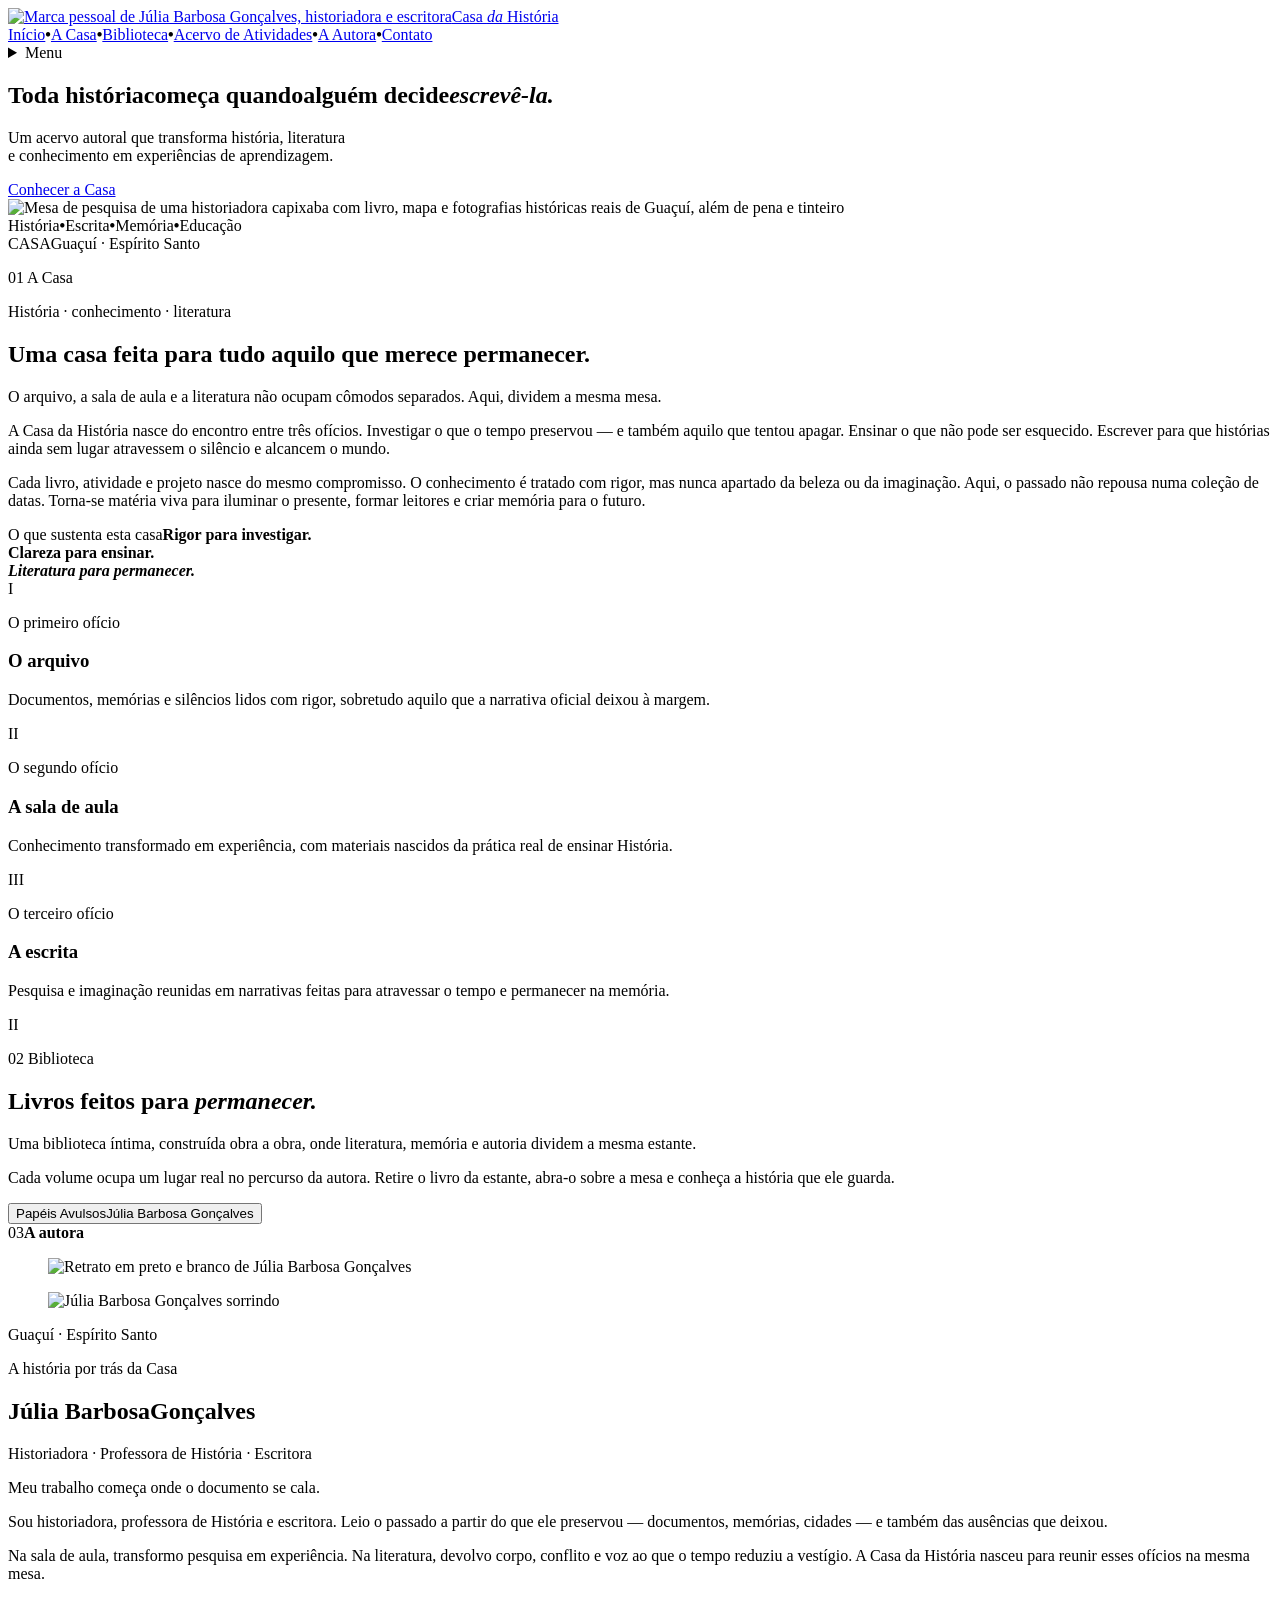
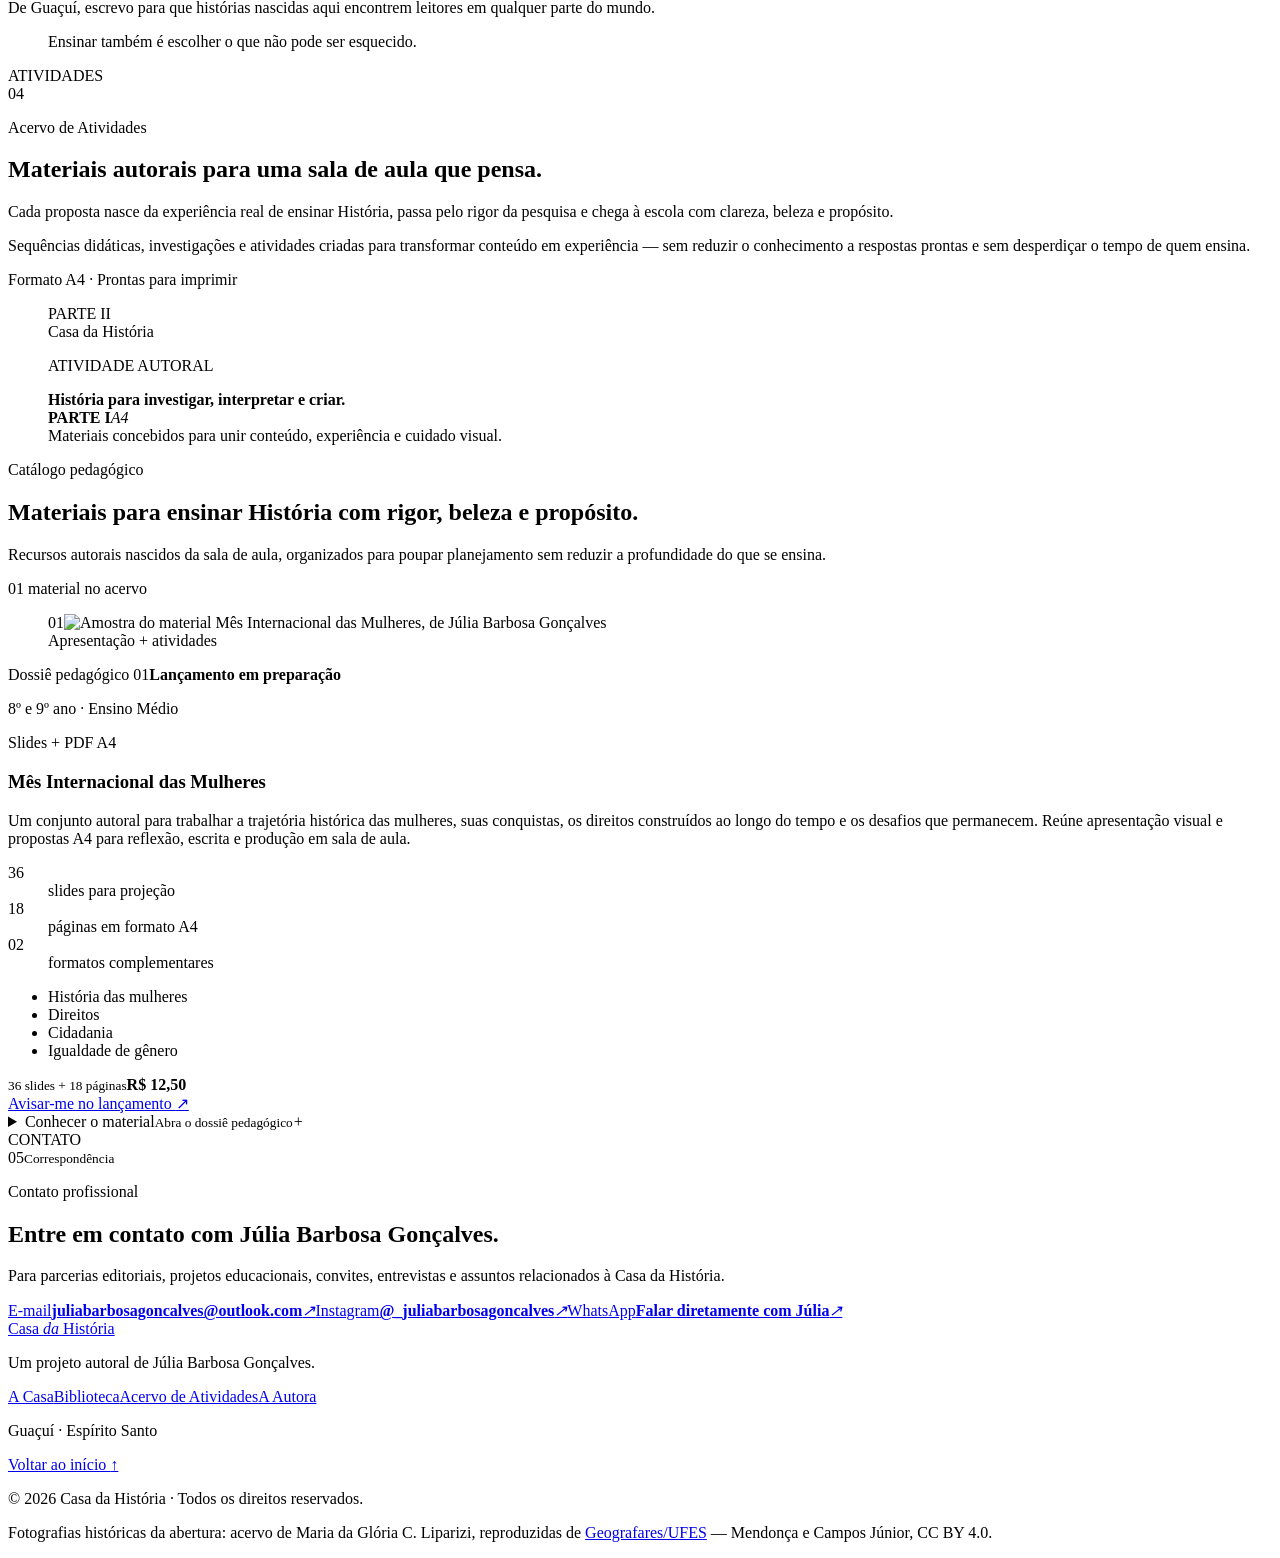
==== commit ff5af207: "Atualizar logo do cabeçalho" ====
--- a/index.html
+++ b/index.html
@@ -1,4 +1,4 @@
-<!DOCTYPE html><html lang="pt-BR"><head><meta charSet="utf-8"/><meta name="viewport" content="width=device-width, initial-scale=1"/><link rel="preload" href="/casadahistoria/selo-casa-da-historia.svg" as="image"/><link rel="preload" href="/casadahistoria/images/mesa-historiadora-guacui-realista-v4.webp" as="image"/><link rel="preload" href="/casadahistoria/images/julia-retrato-editorial.jpg" as="image"/><link rel="preload" href="/casadahistoria/images/julia-retrato-sorriso.jpg" as="image"/><link rel="preload" href="/casadahistoria/images/products/mes-mulheres/amostra-principal.webp" as="image"/><link rel="preload" href="/casadahistoria/images/products/mes-mulheres/amostra-animada.gif" as="image"/><link rel="stylesheet" href="/casadahistoria/assets/index-CyM8F0kp.css" data-rsc-css-href="/casadahistoria/assets/index-CyM8F0kp.css" data-precedence="vite-rsc/importer-resources"/><link rel="modulepreload" href="/casadahistoria/assets/layout-segment-context-iHEbV3zO.js" crossorigin=""/><link rel="modulepreload" href="/casadahistoria/assets/rolldown-runtime-S-ySWqyJ.js" crossorigin=""/><link rel="modulepreload" href="/casadahistoria/assets/index-DenEkCi2.js" crossorigin=""/><link rel="modulepreload" href="/casadahistoria/assets/framework-DjPHiq1u.js" crossorigin=""/><link rel="modulepreload" href="/casadahistoria/assets/catalogo-ldvv8WHF.js" crossorigin=""/><title>Casa da História | Materiais autorais para professores</title><meta name="description" content="Sequências didáticas e atividades autorais, prontas para imprimir e pensadas por uma professora."/><link rel="shortcut icon" href="/casadahistoria/favicon.svg"/><link rel="icon" href="/casadahistoria/favicon.svg"/><script>self.__VINEXT_RSC_PARAMS__={}</script><script>self.__VINEXT_RSC_NAV__={"pathname":"/","searchParams":[]}</script><link rel="modulepreload" href="/casadahistoria/assets/index-DenEkCi2.js" />
+<!DOCTYPE html><html lang="pt-BR"><head><meta charSet="utf-8"/><meta name="viewport" content="width=device-width, initial-scale=1"/><link rel="preload" href="/casadahistoria/images/logo-julia-cabecalho.png" as="image"/><link rel="preload" href="/casadahistoria/images/mesa-historiadora-guacui-realista-v4.webp" as="image"/><link rel="preload" href="/casadahistoria/images/julia-retrato-editorial.jpg" as="image"/><link rel="preload" href="/casadahistoria/images/julia-retrato-sorriso.jpg" as="image"/><link rel="preload" href="/casadahistoria/images/products/mes-mulheres/amostra-principal.webp" as="image"/><link rel="preload" href="/casadahistoria/images/products/mes-mulheres/amostra-animada.gif" as="image"/><link rel="stylesheet" href="/casadahistoria/assets/index-DSlzBxN_.css" data-rsc-css-href="/casadahistoria/assets/index-DSlzBxN_.css" data-precedence="vite-rsc/importer-resources"/><link rel="modulepreload" href="/casadahistoria/assets/layout-segment-context-iHEbV3zO.js" crossorigin=""/><link rel="modulepreload" href="/casadahistoria/assets/rolldown-runtime-S-ySWqyJ.js" crossorigin=""/><link rel="modulepreload" href="/casadahistoria/assets/index-DenEkCi2.js" crossorigin=""/><link rel="modulepreload" href="/casadahistoria/assets/framework-DjPHiq1u.js" crossorigin=""/><link rel="modulepreload" href="/casadahistoria/assets/catalogo-ldvv8WHF.js" crossorigin=""/><title>Casa da História | Materiais autorais para professores</title><meta name="description" content="Sequências didáticas e atividades autorais, prontas para imprimir e pensadas por uma professora."/><link rel="shortcut icon" href="/casadahistoria/favicon.svg"/><link rel="icon" href="/casadahistoria/favicon.svg"/><script>self.__VINEXT_RSC_PARAMS__={}</script><script>self.__VINEXT_RSC_NAV__={"pathname":"/","searchParams":[]}</script><link rel="modulepreload" href="/casadahistoria/assets/index-DenEkCi2.js" />
 <link rel="preload" href="/casadahistoria/assets/_vinext_fonts/cormorant-garamond-ff0b6567a197/cormorant-garamond-dd44b623.woff2" as="font" type="font/woff2" crossorigin />
 <link rel="preload" href="/casadahistoria/assets/_vinext_fonts/cormorant-garamond-ff0b6567a197/cormorant-garamond-44d82aa9.woff2" as="font" type="font/woff2" crossorigin />
 <link rel="preload" href="/casadahistoria/assets/_vinext_fonts/cormorant-garamond-ff0b6567a197/cormorant-garamond-7f5a19db.woff2" as="font" type="font/woff2" crossorigin />
@@ -371,4 +371,4 @@
 
 .__variable_manrope_14fpx38 { --font-sans: 'Manrope', sans-serif; }
 </style>
-</head><body class="__variable_cormorant_garamond_1lp9o9m __variable_manrope_14fpx38"><main class="archive-site"><header class="archive-header"><a class="archive-brand" href="#inicio" aria-label="Casa da História, início"><img class="archive-seal-image" src="/casadahistoria/selo-casa-da-historia.svg" alt=""/><span>Casa <em>da</em> História</span></a><nav class="desktop-navigation" aria-label="Navegação principal"><a href="#inicio">Início</a><b aria-hidden="true">•</b><a href="#casa">A Casa</a><b aria-hidden="true">•</b><a href="#colecoes">Biblioteca</a><b aria-hidden="true">•</b><a class="nav-activities" href="#escritos">Acervo de Atividades</a><b aria-hidden="true">•</b><a href="#autora">A Autora</a><b aria-hidden="true">•</b><a href="#contato">Contato</a></nav><details class="mobile-navigation"><summary>Menu</summary><nav aria-label="Navegação móvel"><a href="#inicio">Início</a><a href="#casa">A Casa</a><a href="#colecoes">Biblioteca</a><a href="#escritos">Acervo de Atividades</a><a href="#autora">A Autora</a><a href="#contato">Contato</a></nav></details></header><section class="archive-hero" id="inicio"><div class="archive-hero-copy"><h1><span>Toda história</span><span>começa quando</span><span><strong>alguém decide</strong></span><span><em>escrevê-la.</em></span></h1><div class="archive-divider" aria-hidden="true"><span class="archive-divider-line"></span></div><p>Um acervo autoral que transforma história, literatura<br class="hero-subtitle-break"/> <!-- -->e conhecimento em experiências de aprendizagem.</p><a class="archive-button" href="#casa">Conhecer a Casa</a></div><div class="archive-hero-image"><img src="/casadahistoria/images/mesa-historiadora-guacui-realista-v4.webp" alt="Mesa de pesquisa de uma historiadora capixaba com livro, mapa e fotografias históricas reais de Guaçuí, além de pena e tinteiro"/></div></section><div class="archive-pillars" aria-label="Pilares da Casa da História"><span>História</span><b>•</b><span>Escrita</span><b>•</b><span>Memória</span><b>•</b><span>Educação</span></div><section class="house-section" id="casa"><span class="house-watermark" aria-hidden="true">CASA</span><span class="house-place" aria-hidden="true">Guaçuí · Espírito Santo</span><div class="house-heading"><p class="house-kicker"><span>01</span> A Casa</p><p class="house-eyebrow">História · conhecimento · literatura</p><h2>Uma casa feita para tudo aquilo que merece permanecer.</h2><p class="house-deck">O arquivo, a sala de aula e a literatura não ocupam cômodos separados. Aqui, dividem a mesma mesa.</p></div><div class="house-manifesto"><p class="house-opening">A Casa da História nasce do encontro entre três ofícios. Investigar o que o tempo preservou — e também aquilo que tentou apagar. Ensinar o que não pode ser esquecido. Escrever para que histórias ainda sem lugar atravessem o silêncio e alcancem o mundo.</p><p>Cada livro, atividade e projeto nasce do mesmo compromisso. O conhecimento é tratado com rigor, mas nunca apartado da beleza ou da imaginação. Aqui, o passado não repousa numa coleção de datas. Torna-se matéria viva para iluminar o presente, formar leitores e criar memória para o futuro.</p><aside class="house-credo"><span>O que sustenta esta casa</span><strong>Rigor para investigar.<br/>Clareza para ensinar.<br/><em>Literatura para permanecer.</em></strong></aside></div><div class="house-rooms" role="list" aria-label="Os três ofícios da Casa da História"><article role="listitem"><span class="house-room-number">I</span><p class="house-room-caption">O primeiro ofício</p><h3>O arquivo</h3><p>Documentos, memórias e silêncios lidos com rigor, sobretudo aquilo que a narrativa oficial deixou à margem.</p></article><article role="listitem"><span class="house-room-number">II</span><p class="house-room-caption">O segundo ofício</p><h3>A sala de aula</h3><p>Conhecimento transformado em experiência, com materiais nascidos da prática real de ensinar História.</p></article><article role="listitem"><span class="house-room-number">III</span><p class="house-room-caption">O terceiro ofício</p><h3>A escrita</h3><p>Pesquisa e imaginação reunidas em narrativas feitas para atravessar o tempo e permanecer na memória.</p></article></div></section><section id="colecoes"><section class="catalog-section real-catalog" id="atividades"><div class="library-number" aria-hidden="true">II</div><div class="library-editorial-heading"><div class="library-editorial-title"><p class="archive-kicker"><span>02</span> Biblioteca</p><h2>Livros feitos para <em>permanecer.</em></h2><p class="library-deck">Uma biblioteca íntima, construída obra a obra, onde literatura, memória e autoria dividem a mesma estante.</p></div><div class="library-editorial-copy"><p>Cada volume ocupa um lugar real no percurso da autora. Retire o livro da estante, abra-o sobre a mesa e conheça a história que ele guarda.</p></div></div><div class="library-vault"><div class="library-shelf-room "><div class="cabinet-inner"><div class="library-books" role="group" aria-label="Escolha um livro do acervo"><div class="decorative-group decorative-group-left"><div class="decorative-volume volume-linen volume-medium volume-1" aria-hidden="true"><span class="volume-label"></span><span class="volume-wear"></span></div><div class="decorative-volume volume-charcoal volume-tall volume-2" aria-hidden="true"><span class="volume-label"></span><span class="volume-wear"></span></div><div class="decorative-volume volume-tobacco volume-short volume-3" aria-hidden="true"><span class="volume-label"></span><span class="volume-wear"></span></div><div class="decorative-volume volume-umber volume-medium volume-4" aria-hidden="true"><span class="volume-label"></span><span class="volume-wear"></span></div></div><button class="library-spine" type="button" aria-expanded="false" aria-controls="livro-em-consulta" aria-label="Abrir o livro Papéis Avulsos"><span class="spine-ridge spine-ridge-one" aria-hidden="true"></span><span class="spine-title">Papéis Avulsos</span><span class="spine-author">Júlia Barbosa Gonçalves</span><span class="spine-ridge spine-ridge-three" aria-hidden="true"></span></button><div class="decorative-group decorative-group-right"><div class="decorative-volume volume-ash volume-tall volume-5" aria-hidden="true"><span class="volume-label"></span><span class="volume-wear"></span></div><div class="decorative-volume volume-oxblood volume-short volume-6" aria-hidden="true"><span class="volume-label"></span><span class="volume-wear"></span></div><div class="decorative-volume volume-linen volume-tall volume-7" aria-hidden="true"><span class="volume-label"></span><span class="volume-wear"></span></div><div class="decorative-volume volume-charcoal volume-medium volume-8" aria-hidden="true"><span class="volume-label"></span><span class="volume-wear"></span></div></div></div><div class="wooden-shelf" aria-hidden="true"><span></span></div></div></div></div></section></section><section class="author-chapter" id="autora"><div class="author-chapter-frame"><div class="author-chapter-visual"><div class="author-chapter-index" aria-hidden="true"><span>03</span><b>A autora</b></div><figure class="author-chapter-portrait"><img src="/casadahistoria/images/julia-retrato-editorial.jpg" alt="Retrato em preto e branco de Júlia Barbosa Gonçalves"/></figure><figure class="author-chapter-smile"><img src="/casadahistoria/images/julia-retrato-sorriso.jpg" alt="Júlia Barbosa Gonçalves sorrindo"/></figure><p class="author-chapter-place">Guaçuí · Espírito Santo</p></div><article class="author-chapter-story"><header class="author-chapter-heading"><p class="author-chapter-kicker">A história por trás da Casa</p><h2><span>Júlia Barbosa</span><span>Gonçalves</span></h2><p class="author-chapter-role">Historiadora <i>·</i> Professora de História <i>·</i> Escritora</p></header><div class="author-chapter-copy"><p class="author-chapter-lead">Meu trabalho começa onde o documento se cala.</p><div class="author-chapter-columns"><p>Sou historiadora, professora de História e escritora. Leio o passado a partir do que ele preservou — documentos, memórias, cidades — e também das ausências que deixou.</p><p>Na sala de aula, transformo pesquisa em experiência. Na literatura, devolvo corpo, conflito e voz ao que o tempo reduziu a vestígio. A Casa da História nasceu para reunir esses ofícios na mesma mesa.</p></div><p class="author-chapter-closing">De Guaçuí, escrevo para que histórias nascidas aqui encontrem leitores em qualquer parte do mundo.</p></div><blockquote>Ensinar também é escolher o que não pode ser esquecido.</blockquote></article></div></section><section class="activity-archive" id="escritos"><span class="activity-archive-watermark" aria-hidden="true">ATIVIDADES</span><div class="activity-archive-grid"><div class="activity-archive-copy"><div class="activity-archive-index"><span>04</span><p>Acervo de Atividades</p></div><h2>Materiais autorais para uma sala de aula que pensa.</h2><p class="activity-archive-lead">Cada proposta nasce da experiência real de ensinar História, passa pelo rigor da pesquisa e chega à escola com clareza, beleza e propósito.</p><p class="activity-archive-text">Sequências didáticas, investigações e atividades criadas para transformar conteúdo em experiência — sem reduzir o conhecimento a respostas prontas e sem desperdiçar o tempo de quem ensina.</p><p class="activity-archive-specs">Formato A4 <i>·</i> Prontas para imprimir</p></div><figure class="activity-paper-stage"><div class="activity-sheet activity-sheet-back" aria-hidden="true"><span>PARTE II</span></div><div class="activity-sheet activity-sheet-front" aria-hidden="true"><div class="activity-sheet-brand">Casa da História</div><span class="activity-sheet-rule"></span><p>ATIVIDADE AUTORAL</p><strong>História para investigar, interpretar e criar.</strong><div class="activity-sheet-lines"><span></span><span></span><span></span><span></span></div><div class="activity-sheet-folio"><b>PARTE I</b><em>A4</em></div></div><figcaption>Materiais concebidos para unir conteúdo, experiência e cuidado visual.</figcaption></figure></div></section><section class="activity-products" aria-labelledby="activity-products-title"><div class="activity-products-heading"><div class="activity-products-heading-copy"><p>Catálogo pedagógico</p><h2 id="activity-products-title">Materiais para ensinar História com rigor, beleza e propósito.</h2><p class="activity-products-deck">Recursos autorais nascidos da sala de aula, organizados para poupar planejamento sem reduzir a profundidade do que se ensina.</p></div><span class="activity-products-count">01<!-- --> <!-- --> <!-- -->material no acervo</span></div><div class="activity-products-grid is-single"><article class="activity-product-card is-featured"><figure class="activity-product-cover is-contain"><span class="activity-product-number" aria-hidden="true">01</span><img src="/casadahistoria/images/products/mes-mulheres/amostra-principal.webp" alt="Amostra do material Mês Internacional das Mulheres, de Júlia Barbosa Gonçalves"/><figcaption>Apresentação + atividades</figcaption></figure><div class="activity-product-content"><div class="activity-product-statusline"><span>Dossiê pedagógico 01</span><strong>Lançamento em preparação</strong></div><div class="activity-product-topline"><p>8º e 9º ano · Ensino Médio</p><span>Slides + PDF A4</span></div><h3>Mês Internacional das Mulheres</h3><p class="activity-product-description">Um conjunto autoral para trabalhar a trajetória histórica das mulheres, suas conquistas, os direitos construídos ao longo do tempo e os desafios que permanecem. Reúne apresentação visual e propostas A4 para reflexão, escrita e produção em sala de aula.</p><dl class="activity-product-facts" aria-label="Conteúdo do material"><div><dt>36</dt><dd>slides para projeção</dd></div><div><dt>18</dt><dd>páginas em formato A4</dd></div><div><dt>02</dt><dd>formatos complementares</dd></div></dl><ul class="activity-product-topics" aria-label="Temas da atividade"><li>História das mulheres</li><li>Direitos</li><li>Cidadania</li><li>Igualdade de gênero</li></ul><div class="activity-product-purchase"><div class="activity-product-price"><small>36 slides + 18 páginas</small><strong>R$ 12,50</strong></div><div class="activity-product-actions"><a class="activity-product-interest-action" href="https://wa.me/5528999214435?text=Ol%C3%A1%2C%20J%C3%BAlia%21%20Quero%20ser%20avisado%28a%29%20quando%20o%20material%20M%C3%AAs%20Internacional%20das%20Mulheres%20for%20lan%C3%A7ado." target="_blank" rel="noopener noreferrer" aria-label="Pedir aviso sobre o lançamento de Mês Internacional das Mulheres, abre o WhatsApp em nova aba">Avisar-me no lançamento <span aria-hidden="true">↗</span></a></div></div></div><details class="activity-product-details"><summary><span>Conhecer o material</span><small>Abra o dossiê pedagógico</small><i aria-hidden="true">+</i></summary><div class="activity-product-details-body"><figure class="activity-product-preview"><img src="/casadahistoria/images/products/mes-mulheres/amostra-animada.gif" alt="Prévia animada dos slides e das atividades do material Mês Internacional das Mulheres"/><figcaption>Amostra do material · conteúdo protegido</figcaption></figure><div class="activity-product-detail-copy"><p class="activity-product-detail-kicker">Por dentro do material</p><h4>Uma aula inteira pensada como experiência.</h4><p>A apresentação conduz o percurso histórico; as atividades transformam o conteúdo em análise, posicionamento e produção dos estudantes.</p><div class="activity-product-detail-sections"><section><h5>O que você recebe</h5><ul><li>Apresentação visual organizada para conduzir a aula</li><li>Atividades em PDF A4 prontas para imprimir</li><li>Propostas de reflexão, escrita e produção autoral</li></ul></section><section><h5>Possibilidades em sala</h5><ul><li>Percorrer a trajetória histórica das mulheres</li><li>Debater direitos, cidadania e igualdade de gênero</li><li>Relacionar conquistas históricas aos desafios do presente</li></ul></section></div></div></div></details></article></div></section><section class="contact-editorial" id="contato"><span class="contact-watermark" aria-hidden="true">CONTATO</span><div class="contact-editorial-grid"><div class="contact-heading"><div class="contact-index" aria-hidden="true"><span>05</span><i></i><small>Correspondência</small></div><p class="contact-kicker">Contato profissional</p><h2>Entre em contato com Júlia Barbosa Gonçalves.</h2><p class="contact-intro">Para parcerias editoriais, projetos educacionais, convites, entrevistas e assuntos relacionados à Casa da História.</p><div class="contact-links" aria-label="Canais de contato"><a href="mailto:juliabarbosagoncalves@outlook.com"><span>E-mail</span><strong>juliabarbosagoncalves@outlook.com</strong><i aria-hidden="true">↗</i></a><a href="https://www.instagram.com/_juliabarbosagoncalves/" target="_blank" rel="noreferrer"><span>Instagram</span><strong>@_juliabarbosagoncalves</strong><i aria-hidden="true">↗</i></a><a href="https://wa.me/5528999214435" target="_blank" rel="noreferrer"><span>WhatsApp</span><strong>Falar diretamente com Júlia</strong><i aria-hidden="true">↗</i></a></div></div></div></section><footer class="site-colophon"><div class="colophon-heading"><a class="colophon-wordmark" href="#inicio" aria-label="Casa da História, início">Casa <em>da</em> História</a><p>Um projeto autoral de Júlia Barbosa Gonçalves.</p></div><div class="colophon-rule" aria-hidden="true"></div><div class="colophon-navigation"><nav aria-label="Navegação do rodapé"><a href="#casa">A Casa</a><a href="#colecoes">Biblioteca</a><a href="#escritos">Acervo de Atividades</a><a href="#autora">A Autora</a></nav><p>Guaçuí · Espírito Santo</p><a class="colophon-top" href="#inicio">Voltar ao início <span>↑</span></a></div><div class="colophon-bottom"><p>© 2026 Casa da História · Todos os direitos reservados.</p><p class="colophon-source-credit">Fotografias históricas da abertura: acervo de Maria da Glória C. Liparizi, reproduzidas de<!-- --> <a href="https://periodicos.ufes.br/geografares/pt_BR/article/view/6999" target="_blank" rel="noreferrer">Geografares/UFES</a> <!-- -->— Mendonça e Campos Júnior, CC BY 4.0.</p></div></footer></main><script id="_R_">import("/casadahistoria/assets/index-DenEkCi2.js")</script></body></html><script>self.__VINEXT_RSC_CHUNKS__=self.__VINEXT_RSC_CHUNKS__||[];self.__VINEXT_RSC_CHUNKS__.push("2:I[\"8c0f216c4604\",[],\"Children\",1]\n3:I[\"15c18cfaeeff\",[],\"LayoutSegmentProvider\",1]\n4:I[\"8c0f216c4604\",[],\"Slot\",1]\n5:I[\"593f344dc510\",[],\"RedirectBoundary\",1]\n:HL[\"/casadahistoria/assets/index-CyM8F0kp.css\",\"style\"]\n0:{\"__route\":\"route:/\",\"__interceptionContext\":null,\"__layoutIds\":[\"layout:/\"],\"__rootLayout\":\"/\",\"page:/\":\"$L1\",\"layout:/\":[[[[\"$\",\"link\",\"css:/casadahistoria/assets/index-CyM8F0kp.css\",{\"rel\":\"stylesheet\",\"precedence\":\"vite-rsc/importer-resources\",\"href\":\"/casadahistoria/assets/index-CyM8F0kp.css\",\"data-rsc-css-href\":\"/casadahistoria/assets/index-CyM8F0kp.css\"}],\"$undefined\"],[\"$\",\"html\",null,{\"lang\":\"pt-BR\",\"children\":[[\"$\",\"head\",null,{\"children\":[\"$\",\"meta\",null,{\"name\":\"codex-preview\",\"content\":\"development\"}]}],[\"$\",\"body\",null,{\"className\":\"__variable_cormorant_garamond_1lp9o9m __variable_manrope_14fpx38\",\"children\":[\"$\",\"$L2\",null,{}]}]]}]],null],\"route:/\":[[[\"$\",\"meta\",null,{\"charSet\":\"utf-8\"}],[[\"$\",\"title\",\"0\",{\"children\":\"Casa da História | Materiais autorais para professores\"}],[\"$\",\"meta\",\"1\",{\"name\":\"description\",\"content\":\"Sequências didáticas e atividades autorais, prontas para imprimir e pensadas por uma professora.\"}],[\"$\",\"link\",\"2\",{\"rel\":\"shortcut icon\",\"href\":\"/casadahistoria/favicon.svg\"}],[\"$\",\"link\",\"3\",{\"rel\":\"icon\",\"href\":\"/casadahistoria/favicon.svg\"}]],[[\"$\",\"meta\",\"0\",{\"name\":\"viewport\",\"content\":\"width=device-width, initial-scale=1\"}]]],[\"$\",\"$L3\",null,{\"segmentMap\":{\"children\":[]},\"children\":[\"$\",\"$L4\",null,{\"id\":\"layout:/\",\"parallelSlots\":\"$undefined\",\"children\":[\"$\",\"$L5\",null,{\"children\":[\"$\",\"$L3\",null,{\"segmentMap\":{\"children\":[]},\"children\":[\"$\",\"$L4\",null,{\"id\":\"page:/\"}]}]}]}]}]],\"__layoutFlags\":{\"layout:/\":\"s\"},\"__artifactCompatibility\":{\"schemaVersion\":1,\"graphVersion\":\"app-route-graph:4uhn5s1wvoptc\",\"deploymentVersion\":\"73ebfb47-2439-4287-b6bf-a2f06f9fd5ab\",\"appElementsSchemaVersion\":1,\"rscPayloadSchemaVersion\":1,\"rootBoundaryId\":\"/\",\"renderEpoch\":null}}\n")</script><script>self.__VINEXT_RSC_CHUNKS__=self.__VINEXT_RSC_CHUNKS__||[];self.__VINEXT_RSC_CHUNKS__.push(":HL[\"/casadahistoria/selo-casa-da-historia.svg\",\"image\"]\n:HL[\"/casadahistoria/images/mesa-historiadora-guacui-realista-v4.webp\",\"image\"]\n")</script><script>self.__VINEXT_RSC_CHUNKS__=self.__VINEXT_RSC_CHUNKS__||[];self.__VINEXT_RSC_CHUNKS__.push("1:[\"$\",\"main\",null,{\"className\":\"archive-site\",\"children\":[[\"$\",\"header\",null,{\"className\":\"archive-header\",\"children\":[[\"$\",\"a\",null,{\"className\":\"archive-brand\",\"href\":\"#inicio\",\"aria-label\":\"Casa da História, início\",\"children\":[[\"$\",\"img\",null,{\"className\":\"archive-seal-image\",\"src\":\"/casadahistoria/selo-casa-da-historia.svg\",\"alt\":\"\"}],[\"$\",\"span\",null,{\"children\":[\"Casa \",[\"$\",\"em\",null,{\"children\":\"da\"}],\" História\"]}]]}],[\"$\",\"nav\",null,{\"className\":\"desktop-navigation\",\"aria-label\":\"Navegação principal\",\"children\":[[\"$\",\"a\",null,{\"href\":\"#inicio\",\"children\":\"Início\"}],[\"$\",\"b\",null,{\"aria-hidden\":\"true\",\"children\":\"•\"}],[\"$\",\"a\",null,{\"href\":\"#casa\",\"children\":\"A Casa\"}],[\"$\",\"b\",null,{\"aria-hidden\":\"true\",\"children\":\"•\"}],[\"$\",\"a\",null,{\"href\":\"#colecoes\",\"children\":\"Biblioteca\"}],[\"$\",\"b\",null,{\"aria-hidden\":\"true\",\"children\":\"•\"}],[\"$\",\"a\",null,{\"className\":\"nav-activities\",\"href\":\"#escritos\",\"children\":\"Acervo de Atividades\"}],[\"$\",\"b\",null,{\"aria-hidden\":\"true\",\"children\":\"•\"}],[\"$\",\"a\",null,{\"href\":\"#autora\",\"children\":\"A Autora\"}],[\"$\",\"b\",null,{\"aria-hidden\":\"true\",\"children\":\"•\"}],[\"$\",\"a\",null,{\"href\":\"#contato\",\"children\":\"Contato\"}]]}],[\"$\",\"details\",null,{\"className\":\"mobile-navigation\",\"children\":[[\"$\",\"summary\",null,{\"children\":\"Menu\"}],[\"$\",\"nav\",null,{\"aria-label\":\"Navegação móvel\",\"children\":[[\"$\",\"a\",null,{\"href\":\"#inicio\",\"children\":\"Início\"}],[\"$\",\"a\",null,{\"href\":\"#casa\",\"children\":\"A Casa\"}],[\"$\",\"a\",null,{\"href\":\"#colecoes\",\"children\":\"Biblioteca\"}],[\"$\",\"a\",null,{\"href\":\"#escritos\",\"children\":\"Acervo de Atividades\"}],[\"$\",\"a\",null,{\"href\":\"#autora\",\"children\":\"A Autora\"}],[\"$\",\"a\",null,{\"href\":\"#contato\",\"children\":\"Contato\"}]]}]]}]]}],[\"$\",\"section\",null,{\"className\":\"archive-hero\",\"id\":\"inicio\",\"children\":[[\"$\",\"div\",null,{\"className\":\"archive-hero-copy\",\"children\":[[\"$\",\"h1\",null,{\"children\":[[\"$\",\"span\",null,{\"children\":\"Toda história\"}],[\"$\",\"span\",null,{\"children\":\"começa quando\"}],[\"$\",\"span\",null,{\"children\":[\"$\",\"strong\",null,{\"children\":\"alguém decide\"}]}],[\"$\",\"span\",null,{\"children\":[\"$\",\"em\",null,{\"children\":\"escrevê-la.\"}]}]]}],[\"$\",\"div\",null,{\"className\":\"archive-divider\",\"aria-hidden\":\"true\",\"children\":[\"$\",\"span\",null,{\"className\":\"archive-divider-line\"}]}],[\"$\",\"p\",null,{\"children\":[\"Um acervo autoral que transforma história, literatura\",[\"$\",\"br\",null,{\"className\":\"hero-subtitle-break\"}],\" \",\"e conhecimento em experiências de aprendizagem.\"]}],[\"$\",\"a\",null,{\"className\":\"archive-button\",\"href\":\"#casa\",\"children\":\"Conhecer a Casa\"}]]}],[\"$\",\"div\",null,{\"className\":\"archive-hero-image\",\"children\":[\"$\",\"img\",null,{\"src\":\"/casadahistoria/images/mesa-historiadora-guacui-realista-v4.webp\",\"alt\":\"Mesa de pesquisa de uma historiadora capixaba com livro, mapa e fotografias históricas reais de Guaçuí, além de pena e tinteiro\"}]}]]}],[\"$\",\"div\",null,{\"className\":\"archive-pillars\",\"aria-label\":\"Pilares da Casa da História\",\"children\":[[\"$\",\"span\",null,{\"children\":\"História\"}],[\"$\",\"b\",null,{\"children\":\"•\"}],[\"$\",\"span\",null,{\"children\":\"Escrita\"}],[\"$\",\"b\",null,{\"children\":\"•\"}],[\"$\",\"span\",null,{\"children\":\"Memória\"}],[\"$\",\"b\",null,{\"children\":\"•\"}],[\"$\",\"span\",null,{\"children\":\"Educação\"}]]}],[\"$\",\"section\",null,{\"className\":\"house-section\",\"id\":\"casa\",\"children\":[[\"$\",\"span\",null,{\"className\":\"house-watermark\",\"aria-hidden\":\"true\",\"children\":\"CASA\"}],[\"$\",\"span\",null,{\"className\":\"house-place\",\"aria-hidden\":\"true\",\"children\":\"Guaçuí · Espírito Santo\"}],[\"$\",\"div\",null,{\"className\":\"house-heading\",\"children\":[[\"$\",\"p\",null,{\"className\":\"house-kicker\",\"children\":[[\"$\",\"span\",null,{\"children\":\"01\"}],\" A Casa\"]}],[\"$\",\"p\",null,{\"className\":\"house-eyebrow\",\"children\":\"História · conhecimento · literatura\"}],[\"$\",\"h2\",null,{\"children\":\"Uma casa feita para tudo aquilo que merece permanecer.\"}],[\"$\",\"p\",null,{\"className\":\"house-deck\",\"children\":\"O arquivo, a sala de aula e a literatura não ocupam cômodos separados. Aqui, dividem a mesma mesa.\"}]]}],[\"$\",\"div\",null,{\"className\":\"house-manifesto\",\"children\":[[\"$\",\"p\",null,{\"className\":\"house-opening\",\"children\":\"A Casa da História nasce do encontro entre três ofícios. Investigar o que o tempo preservou — e também aquilo que tentou apagar. Ensinar o que não pode ser esquecido. Escrever para que histórias ainda sem lugar atravessem o silêncio e alcancem o mundo.\"}],[\"$\",\"p\",null,{\"children\":\"Cada livro, atividade e projeto nasce do mesmo compromisso. O conhecimento é tratado com rigor, mas nunca apartado da beleza ou da imaginação. Aqui, o passado não repousa numa coleção de datas. Torna-se matéria viva para iluminar o presente, formar leitores e criar memória para o futuro.\"}],\"$L6\"]}],\"$L7\"]}],\"$L8\",\"$L9\",\"$La\",\"$Lb\",\"$Lc\",\"$Ld\"]}]\n")</script><script>self.__VINEXT_RSC_CHUNKS__=self.__VINEXT_RSC_CHUNKS__||[];self.__VINEXT_RSC_CHUNKS__.push("e:I[\"077fa8100041\",[],\"default\",1]\n:HL[\"/casadahistoria/images/julia-retrato-editorial.jpg\",\"image\"]\n:HL[\"/casadahistoria/images/julia-retrato-sorriso.jpg\",\"image\"]\n:HL[\"/casadahistoria/images/products/mes-mulheres/amostra-principal.webp\",\"image\"]\n6:[\"$\",\"aside\",null,{\"className\":\"house-credo\",\"children\":[[\"$\",\"span\",null,{\"children\":\"O que sustenta esta casa\"}],[\"$\",\"strong\",null,{\"children\":[\"Rigor para investigar.\",[\"$\",\"br\",null,{}],\"Clareza para ensinar.\",[\"$\",\"br\",null,{}],[\"$\",\"em\",null,{\"children\":\"Literatura para permanecer.\"}]]}]]}]\n7:[\"$\",\"div\",null,{\"className\":\"house-rooms\",\"role\":\"list\",\"aria-label\":\"Os três ofícios da Casa da História\",\"children\":[[\"$\",\"article\",null,{\"role\":\"listitem\",\"children\":[[\"$\",\"span\",null,{\"className\":\"house-room-number\",\"children\":\"I\"}],[\"$\",\"p\",null,{\"className\":\"house-room-caption\",\"children\":\"O primeiro ofício\"}],[\"$\",\"h3\",null,{\"children\":\"O arquivo\"}],[\"$\",\"p\",null,{\"children\":\"Documentos, memórias e silêncios lidos com rigor, sobretudo aquilo que a narrativa oficial deixou à margem.\"}]]}],[\"$\",\"article\",null,{\"role\":\"listitem\",\"children\":[[\"$\",\"span\",null,{\"className\":\"house-room-number\",\"children\":\"II\"}],[\"$\",\"p\",null,{\"className\":\"house-room-caption\",\"children\":\"O segundo ofício\"}],[\"$\",\"h3\",null,{\"children\":\"A sala de aula\"}],[\"$\",\"p\",null,{\"children\":\"Conhecimento transformado em experiência, com materiais nascidos da prática real de ensinar História.\"}]]}],[\"$\",\"article\",null,{\"role\":\"listitem\",\"children\":[[\"$\",\"span\",null,{\"className\":\"house-room-number\",\"children\":\"III\"}],[\"$\",\"p\",null,{\"className\":\"house-room-caption\",\"children\":\"O terceiro ofício\"}],[\"$\",\"h3\",null,{\"children\":\"A escrita\"}],[\"$\",\"p\",null,{\"children\":\"Pesquisa e imaginação reunidas em narrativas feitas para atravessar o tempo e permanecer na memória.\"}]]}]]}]\n8:[\"$\",\"section\",null,{\"id\":\"colecoes\",\"children\":[\"$\",\"$Le\",null,{}]}]\n")</script><script>self.__VINEXT_RSC_CHUNKS__=self.__VINEXT_RSC_CHUNKS__||[];self.__VINEXT_RSC_CHUNKS__.push("9:[\"$\",\"section\",null,{\"className\":\"author-chapter\",\"id\":\"autora\",\"children\":[\"$\",\"div\",null,{\"className\":\"author-chapter-frame\",\"children\":[[\"$\",\"div\",null,{\"className\":\"author-chapter-visual\",\"children\":[[\"$\",\"div\",null,{\"className\":\"author-chapter-index\",\"aria-hidden\":\"true\",\"children\":[[\"$\",\"span\",null,{\"children\":\"03\"}],[\"$\",\"b\",null,{\"children\":\"A autora\"}]]}],[\"$\",\"figure\",null,{\"className\":\"author-chapter-portrait\",\"children\":[\"$\",\"img\",null,{\"src\":\"/casadahistoria/images/julia-retrato-editorial.jpg\",\"alt\":\"Retrato em preto e branco de Júlia Barbosa Gonçalves\"}]}],[\"$\",\"figure\",null,{\"className\":\"author-chapter-smile\",\"children\":[\"$\",\"img\",null,{\"src\":\"/casadahistoria/images/julia-retrato-sorriso.jpg\",\"alt\":\"Júlia Barbosa Gonçalves sorrindo\"}]}],[\"$\",\"p\",null,{\"className\":\"author-chapter-place\",\"children\":\"Guaçuí · Espírito Santo\"}]]}],[\"$\",\"article\",null,{\"className\":\"author-chapter-story\",\"children\":[[\"$\",\"header\",null,{\"className\":\"author-chapter-heading\",\"children\":[[\"$\",\"p\",null,{\"className\":\"author-chapter-kicker\",\"children\":\"A história por trás da Casa\"}],[\"$\",\"h2\",null,{\"children\":[[\"$\",\"span\",null,{\"children\":\"Júlia Barbosa\"}],[\"$\",\"span\",null,{\"children\":\"Gonçalves\"}]]}],[\"$\",\"p\",null,{\"className\":\"author-chapter-role\",\"children\":[\"Historiadora \",[\"$\",\"i\",null,{\"children\":\"·\"}],\" Professora de História \",[\"$\",\"i\",null,{\"children\":\"·\"}],\" Escritora\"]}]]}],[\"$\",\"div\",null,{\"className\":\"author-chapter-copy\",\"children\":[[\"$\",\"p\",null,{\"className\":\"author-chapter-lead\",\"children\":\"Meu trabalho começa onde o documento se cala.\"}],[\"$\",\"div\",null,{\"className\":\"author-chapter-columns\",\"children\":[[\"$\",\"p\",null,{\"children\":\"Sou historiadora, professora de História e escritora. Leio o passado a partir do que ele preservou — documentos, memórias, cidades — e também das ausências que deixou.\"}],[\"$\",\"p\",null,{\"children\":\"Na sala de aula, transformo pesquisa em experiência. Na literatura, devolvo corpo, conflito e voz ao que o tempo reduziu a vestígio. A Casa da História nasceu para reunir esses ofícios na mesma mesa.\"}]]}],[\"$\",\"p\",null,{\"className\":\"author-chapter-closing\",\"children\":\"De Guaçuí, escrevo para que histórias nascidas aqui encontrem leitores em qualquer parte do mundo.\"}]]}],[\"$\",\"blockquote\",null,{\"children\":\"Ensinar também é escolher o que não pode ser esquecido.\"}]]}]]}]}]\n")</script><script>self.__VINEXT_RSC_CHUNKS__=self.__VINEXT_RSC_CHUNKS__||[];self.__VINEXT_RSC_CHUNKS__.push("a:[\"$\",\"section\",null,{\"className\":\"activity-archive\",\"id\":\"escritos\",\"children\":[[\"$\",\"span\",null,{\"className\":\"activity-archive-watermark\",\"aria-hidden\":\"true\",\"children\":\"ATIVIDADES\"}],[\"$\",\"div\",null,{\"className\":\"activity-archive-grid\",\"children\":[[\"$\",\"div\",null,{\"className\":\"activity-archive-copy\",\"children\":[[\"$\",\"div\",null,{\"className\":\"activity-archive-index\",\"children\":[[\"$\",\"span\",null,{\"children\":\"04\"}],[\"$\",\"p\",null,{\"children\":\"Acervo de Atividades\"}]]}],[\"$\",\"h2\",null,{\"children\":\"Materiais autorais para uma sala de aula que pensa.\"}],[\"$\",\"p\",null,{\"className\":\"activity-archive-lead\",\"children\":\"Cada proposta nasce da experiência real de ensinar História, passa pelo rigor da pesquisa e chega à escola com clareza, beleza e propósito.\"}],[\"$\",\"p\",null,{\"className\":\"activity-archive-text\",\"children\":\"Sequências didáticas, investigações e atividades criadas para transformar conteúdo em experiência — sem reduzir o conhecimento a respostas prontas e sem desperdiçar o tempo de quem ensina.\"}],[\"$\",\"p\",null,{\"className\":\"activity-archive-specs\",\"children\":[\"Formato A4 \",[\"$\",\"i\",null,{\"children\":\"·\"}],\" Prontas para imprimir\"]}]]}],[\"$\",\"figure\",null,{\"className\":\"activity-paper-stage\",\"children\":[[\"$\",\"div\",null,{\"className\":\"activity-sheet activity-sheet-back\",\"aria-hidden\":\"true\",\"children\":[\"$\",\"span\",null,{\"children\":\"PARTE II\"}]}],[\"$\",\"div\",null,{\"className\":\"activity-sheet activity-sheet-front\",\"aria-hidden\":\"true\",\"children\":[[\"$\",\"div\",null,{\"className\":\"activity-sheet-brand\",\"children\":\"Casa da História\"}],[\"$\",\"span\",null,{\"className\":\"activity-sheet-rule\"}],[\"$\",\"p\",null,{\"children\":\"ATIVIDADE AUTORAL\"}],[\"$\",\"strong\",null,{\"children\":\"História para investigar, interpretar e criar.\"}],[\"$\",\"div\",null,{\"className\":\"activity-sheet-lines\",\"children\":[[\"$\",\"span\",null,{}],[\"$\",\"span\",null,{}],[\"$\",\"span\",null,{}],[\"$\",\"span\",null,{}]]}],[\"$\",\"div\",null,{\"className\":\"activity-sheet-folio\",\"children\":[[\"$\",\"b\",null,{\"children\":\"PARTE I\"}],[\"$\",\"em\",null,{\"children\":\"A4\"}]]}]]}],[\"$\",\"figcaption\",null,{\"children\":\"Materiais concebidos para unir conteúdo, experiência e cuidado visual.\"}]]}]]}]]}]\n")</script><script>self.__VINEXT_RSC_CHUNKS__=self.__VINEXT_RSC_CHUNKS__||[];self.__VINEXT_RSC_CHUNKS__.push("b:[\"$\",\"section\",null,{\"className\":\"activity-products\",\"aria-labelledby\":\"activity-products-title\",\"children\":[[\"$\",\"div\",null,{\"className\":\"activity-products-heading\",\"children\":[[\"$\",\"div\",null,{\"className\":\"activity-products-heading-copy\",\"children\":[[\"$\",\"p\",null,{\"children\":\"Catálogo pedagógico\"}],[\"$\",\"h2\",null,{\"id\":\"activity-products-title\",\"children\":\"Materiais para ensinar História com rigor, beleza e propósito.\"}],[\"$\",\"p\",null,{\"className\":\"activity-products-deck\",\"children\":\"Recursos autorais nascidos da sala de aula, organizados para poupar planejamento sem reduzir a profundidade do que se ensina.\"}]]}],[\"$\",\"span\",null,{\"className\":\"activity-products-count\",\"children\":[\"01\",\" \",\" \",\"material no acervo\"]}]]}],[\"$\",\"div\",null,{\"className\":\"activity-products-grid is-single\",\"children\":[[\"$\",\"article\",\"mes-internacional-das-mulheres\",{\"className\":\"activity-product-card is-featured\",\"children\":[[\"$\",\"figure\",null,{\"className\":\"activity-product-cover is-contain\",\"children\":[[\"$\",\"span\",null,{\"className\":\"activity-product-number\",\"aria-hidden\":\"true\",\"children\":\"01\"}],[\"$\",\"img\",null,{\"src\":\"/casadahistoria/images/products/mes-mulheres/amostra-principal.webp\",\"alt\":\"Amostra do material Mês Internacional das Mulheres, de Júlia Barbosa Gonçalves\"}],[\"$\",\"figcaption\",null,{\"children\":\"Apresentação + atividades\"}]]}],[\"$\",\"div\",null,{\"className\":\"activity-product-content\",\"children\":[[\"$\",\"div\",null,{\"className\":\"activity-product-statusline\",\"children\":[[\"$\",\"span\",null,{\"children\":\"Dossiê pedagógico 01\"}],[\"$\",\"strong\",null,{\"children\":\"Lançamento em preparação\"}]]}],[\"$\",\"div\",null,{\"className\":\"activity-product-topline\",\"children\":[[\"$\",\"p\",null,{\"children\":\"8º e 9º ano · Ensino Médio\"}],[\"$\",\"span\",null,{\"children\":\"Slides + PDF A4\"}]]}],[\"$\",\"h3\",null,{\"children\":\"Mês Internacional das Mulheres\"}],[\"$\",\"p\",null,{\"className\":\"activity-product-description\",\"children\":\"Um conjunto autoral para trabalhar a trajetória histórica das mulheres, suas conquistas, os direitos construídos ao longo do tempo e os desafios que permanecem. Reúne apresentação visual e propostas A4 para reflexão, escrita e produção em sala de aula.\"}],[\"$\",\"dl\",null,{\"className\":\"activity-product-facts\",\"aria-label\":\"Conteúdo do material\",\"children\":[[\"$\",\"div\",\"36-slides para projeção\",{\"children\":[[\"$\",\"dt\",null,{\"children\":\"36\"}],[\"$\",\"dd\",null,{\"children\":\"slides para projeção\"}]]}],[\"$\",\"div\",\"18-páginas em formato A4\",{\"children\":[[\"$\",\"dt\",null,{\"children\":\"18\"}],[\"$\",\"dd\",null,{\"children\":\"páginas em formato A4\"}]]}],[\"$\",\"div\",\"02-formatos complementares\",{\"children\":[[\"$\",\"dt\",null,{\"children\":\"02\"}],[\"$\",\"dd\",null,{\"children\":\"formatos complementares\"}]]}]]}],[\"$\",\"ul\",null,{\"className\":\"activity-product-topics\",\"aria-label\":\"Temas da atividade\",\"children\":[[\"$\",\"li\",\"História das mulheres\",{\"children\":\"História das mulheres\"}],[\"$\",\"li\",\"Direitos\",{\"children\":\"Direitos\"}],[\"$\",\"li\",\"Cidadania\",{\"children\":\"Cidadania\"}],[\"$\",\"li\",\"Igualdade de gênero\",{\"children\":\"Igualdade de gênero\"}]]}],[\"$\",\"div\",null,{\"className\":\"activity-product-purchase\",\"children\":[[\"$\",\"div\",null,{\"className\":\"activity-product-price\",\"children\":[[\"$\",\"small\",null,{\"children\":\"36 slides + 18 páginas\"}],[\"$\",\"strong\",null,{\"children\":\"R$ 12,50\"}]]}],[\"$\",\"div\",null,{\"className\":\"activity-product-actions\",\"children\":[\"$\",\"a\",null,{\"className\":\"activity-product-interest-action\",\"href\":\"https://wa.me/5528999214435?text=Ol%C3%A1%2C%20J%C3%BAlia%21%20Quero%20ser%20avisado%28a%29%20quando%20o%20material%20M%C3%AAs%20Internacional%20das%20Mulheres%20for%20lan%C3%A7ado.\",\"target\":\"_blank\",\"rel\":\"noopener noreferrer\",\"aria-label\":\"Pedir aviso sobre o lançamento de Mês Internacional das Mulheres, abre o WhatsApp em nova aba\",\"children\":[\"Avisar-me no lançamento \",[\"$\",\"span\",null,{\"aria-hidden\":\"true\",\"children\":\"↗\"}]]}]}]]}]]}],[\"$\",\"details\",null,{\"className\":\"activity-product-details\",\"children\":[[\"$\",\"summary\",null,{\"children\":[[\"$\",\"span\",null,{\"children\":\"Conhecer o material\"}],[\"$\",\"small\",null,{\"children\":\"Abra o dossiê pedagógico\"}],[\"$\",\"i\",null,{\"aria-hidden\":\"true\",\"children\":\"+\"}]]}],[\"$\",\"div\",null,{\"className\":\"activity-product-details-body\",\"children\":[[\"$\",\"figure\",null,{\"className\":\"activity-product-preview\",\"children\":[\"$Lf\",\"$L10\"]}],\"$L11\"]}]]}]]}]]}]]}]\n")</script><script>self.__VINEXT_RSC_CHUNKS__=self.__VINEXT_RSC_CHUNKS__||[];self.__VINEXT_RSC_CHUNKS__.push("c:[\"$\",\"section\",null,{\"className\":\"contact-editorial\",\"id\":\"contato\",\"children\":[[\"$\",\"span\",null,{\"className\":\"contact-watermark\",\"aria-hidden\":\"true\",\"children\":\"CONTATO\"}],[\"$\",\"div\",null,{\"className\":\"contact-editorial-grid\",\"children\":[\"$\",\"div\",null,{\"className\":\"contact-heading\",\"children\":[[\"$\",\"div\",null,{\"className\":\"contact-index\",\"aria-hidden\":\"true\",\"children\":[[\"$\",\"span\",null,{\"children\":\"05\"}],[\"$\",\"i\",null,{}],[\"$\",\"small\",null,{\"children\":\"Correspondência\"}]]}],[\"$\",\"p\",null,{\"className\":\"contact-kicker\",\"children\":\"Contato profissional\"}],[\"$\",\"h2\",null,{\"children\":\"Entre em contato com Júlia Barbosa Gonçalves.\"}],[\"$\",\"p\",null,{\"className\":\"contact-intro\",\"children\":\"Para parcerias editoriais, projetos educacionais, convites, entrevistas e assuntos relacionados à Casa da História.\"}],[\"$\",\"div\",null,{\"className\":\"contact-links\",\"aria-label\":\"Canais de contato\",\"children\":[[\"$\",\"a\",null,{\"href\":\"mailto:juliabarbosagoncalves@outlook.com\",\"children\":[[\"$\",\"span\",null,{\"children\":\"E-mail\"}],[\"$\",\"strong\",null,{\"children\":\"juliabarbosagoncalves@outlook.com\"}],[\"$\",\"i\",null,{\"aria-hidden\":\"true\",\"children\":\"↗\"}]]}],[\"$\",\"a\",null,{\"href\":\"https://www.instagram.com/_juliabarbosagoncalves/\",\"target\":\"_blank\",\"rel\":\"noreferrer\",\"children\":[[\"$\",\"span\",null,{\"children\":\"Instagram\"}],[\"$\",\"strong\",null,{\"children\":\"@_juliabarbosagoncalves\"}],[\"$\",\"i\",null,{\"aria-hidden\":\"true\",\"children\":\"↗\"}]]}],[\"$\",\"a\",null,{\"href\":\"https://wa.me/5528999214435\",\"target\":\"_blank\",\"rel\":\"noreferrer\",\"children\":[[\"$\",\"span\",null,{\"children\":\"WhatsApp\"}],[\"$\",\"strong\",null,{\"children\":\"Falar diretamente com Júlia\"}],[\"$\",\"i\",null,{\"aria-hidden\":\"true\",\"children\":\"↗\"}]]}]]}]]}]}]]}]\n")</script><script>self.__VINEXT_RSC_CHUNKS__=self.__VINEXT_RSC_CHUNKS__||[];self.__VINEXT_RSC_CHUNKS__.push("d:[\"$\",\"footer\",null,{\"className\":\"site-colophon\",\"children\":[[\"$\",\"div\",null,{\"className\":\"colophon-heading\",\"children\":[[\"$\",\"a\",null,{\"className\":\"colophon-wordmark\",\"href\":\"#inicio\",\"aria-label\":\"Casa da História, início\",\"children\":[\"Casa \",[\"$\",\"em\",null,{\"children\":\"da\"}],\" História\"]}],[\"$\",\"p\",null,{\"children\":\"Um projeto autoral de Júlia Barbosa Gonçalves.\"}]]}],[\"$\",\"div\",null,{\"className\":\"colophon-rule\",\"aria-hidden\":\"true\"}],[\"$\",\"div\",null,{\"className\":\"colophon-navigation\",\"children\":[[\"$\",\"nav\",null,{\"aria-label\":\"Navegação do rodapé\",\"children\":[[\"$\",\"a\",null,{\"href\":\"#casa\",\"children\":\"A Casa\"}],[\"$\",\"a\",null,{\"href\":\"#colecoes\",\"children\":\"Biblioteca\"}],[\"$\",\"a\",null,{\"href\":\"#escritos\",\"children\":\"Acervo de Atividades\"}],[\"$\",\"a\",null,{\"href\":\"#autora\",\"children\":\"A Autora\"}]]}],[\"$\",\"p\",null,{\"children\":\"Guaçuí · Espírito Santo\"}],[\"$\",\"a\",null,{\"className\":\"colophon-top\",\"href\":\"#inicio\",\"children\":[\"Voltar ao início \",[\"$\",\"span\",null,{\"children\":\"↑\"}]]}]]}],[\"$\",\"div\",null,{\"className\":\"colophon-bottom\",\"children\":[[\"$\",\"p\",null,{\"children\":\"© 2026 Casa da História · Todos os direitos reservados.\"}],[\"$\",\"p\",null,{\"className\":\"colophon-source-credit\",\"children\":[\"Fotografias históricas da abertura: acervo de Maria da Glória C. Liparizi, reproduzidas de\",\" \",[\"$\",\"a\",null,{\"href\":\"https://periodicos.ufes.br/geografares/pt_BR/article/view/6999\",\"target\":\"_blank\",\"rel\":\"noreferrer\",\"children\":\"Geografares/UFES\"}],\" \",\"— Mendonça e Campos Júnior, CC BY 4.0.\"]}]]}]]}]\n")</script><script>self.__VINEXT_RSC_CHUNKS__=self.__VINEXT_RSC_CHUNKS__||[];self.__VINEXT_RSC_CHUNKS__.push(":HL[\"/casadahistoria/images/products/mes-mulheres/amostra-animada.gif\",\"image\"]\nf:[\"$\",\"img\",null,{\"src\":\"/casadahistoria/images/products/mes-mulheres/amostra-animada.gif\",\"alt\":\"Prévia animada dos slides e das atividades do material Mês Internacional das Mulheres\"}]\n10:[\"$\",\"figcaption\",null,{\"children\":\"Amostra do material · conteúdo protegido\"}]\n11:[\"$\",\"div\",null,{\"className\":\"activity-product-detail-copy\",\"children\":[[\"$\",\"p\",null,{\"className\":\"activity-product-detail-kicker\",\"children\":\"Por dentro do material\"}],[\"$\",\"h4\",null,{\"children\":\"Uma aula inteira pensada como experiência.\"}],[\"$\",\"p\",null,{\"children\":\"A apresentação conduz o percurso histórico; as atividades transformam o conteúdo em análise, posicionamento e produção dos estudantes.\"}],[\"$\",\"div\",null,{\"className\":\"activity-product-detail-sections\",\"children\":[[\"$\",\"section\",\"O que você recebe\",{\"children\":[[\"$\",\"h5\",null,{\"children\":\"O que você recebe\"}],[\"$\",\"ul\",null,{\"children\":[[\"$\",\"li\",\"Apresentação visual organizada para conduzir a aula\",{\"children\":\"Apresentação visual organizada para conduzir a aula\"}],[\"$\",\"li\",\"Atividades em PDF A4 prontas para imprimir\",{\"children\":\"Atividades em PDF A4 prontas para imprimir\"}],[\"$\",\"li\",\"Propostas de reflexão, escrita e produção autoral\",{\"children\":\"Propostas de reflexão, escrita e produção autoral\"}]]}]]}],[\"$\",\"section\",\"Possibilidades em sala\",{\"children\":[[\"$\",\"h5\",null,{\"children\":\"Possibilidades em sala\"}],[\"$\",\"ul\",null,{\"children\":[[\"$\",\"li\",\"Percorrer a trajetória histórica das mulheres\",{\"children\":\"Percorrer a trajetória histórica das mulheres\"}],[\"$\",\"li\",\"Debater direitos, cidadania e igualdade de gênero\",{\"children\":\"Debater direitos, cidadania e igualdade de gênero\"}],[\"$\",\"li\",\"Relacionar conquistas históricas aos desafios do presente\",{\"children\":\"Relacionar conquistas históricas aos desafios do presente\"}]]}]]}]]}]]}]\n")</script><script>self.__VINEXT_RSC_DONE__=true</script>+</head><body class="__variable_cormorant_garamond_1lp9o9m __variable_manrope_14fpx38"><main class="archive-site"><header class="archive-header"><a class="archive-brand" href="#inicio" aria-label="Casa da História, início"><img class="archive-seal-image archive-personal-logo" src="/casadahistoria/images/logo-julia-cabecalho.png" alt="Marca pessoal de Júlia Barbosa Gonçalves, historiadora e escritora"/><span>Casa <em>da</em> História</span></a><nav class="desktop-navigation" aria-label="Navegação principal"><a href="#inicio">Início</a><b aria-hidden="true">•</b><a href="#casa">A Casa</a><b aria-hidden="true">•</b><a href="#colecoes">Biblioteca</a><b aria-hidden="true">•</b><a class="nav-activities" href="#escritos">Acervo de Atividades</a><b aria-hidden="true">•</b><a href="#autora">A Autora</a><b aria-hidden="true">•</b><a href="#contato">Contato</a></nav><details class="mobile-navigation"><summary>Menu</summary><nav aria-label="Navegação móvel"><a href="#inicio">Início</a><a href="#casa">A Casa</a><a href="#colecoes">Biblioteca</a><a href="#escritos">Acervo de Atividades</a><a href="#autora">A Autora</a><a href="#contato">Contato</a></nav></details></header><section class="archive-hero" id="inicio"><div class="archive-hero-copy"><h1><span>Toda história</span><span>começa quando</span><span><strong>alguém decide</strong></span><span><em>escrevê-la.</em></span></h1><div class="archive-divider" aria-hidden="true"><span class="archive-divider-line"></span></div><p>Um acervo autoral que transforma história, literatura<br class="hero-subtitle-break"/> <!-- -->e conhecimento em experiências de aprendizagem.</p><a class="archive-button" href="#casa">Conhecer a Casa</a></div><div class="archive-hero-image"><img src="/casadahistoria/images/mesa-historiadora-guacui-realista-v4.webp" alt="Mesa de pesquisa de uma historiadora capixaba com livro, mapa e fotografias históricas reais de Guaçuí, além de pena e tinteiro"/></div></section><div class="archive-pillars" aria-label="Pilares da Casa da História"><span>História</span><b>•</b><span>Escrita</span><b>•</b><span>Memória</span><b>•</b><span>Educação</span></div><section class="house-section" id="casa"><span class="house-watermark" aria-hidden="true">CASA</span><span class="house-place" aria-hidden="true">Guaçuí · Espírito Santo</span><div class="house-heading"><p class="house-kicker"><span>01</span> A Casa</p><p class="house-eyebrow">História · conhecimento · literatura</p><h2>Uma casa feita para tudo aquilo que merece permanecer.</h2><p class="house-deck">O arquivo, a sala de aula e a literatura não ocupam cômodos separados. Aqui, dividem a mesma mesa.</p></div><div class="house-manifesto"><p class="house-opening">A Casa da História nasce do encontro entre três ofícios. Investigar o que o tempo preservou — e também aquilo que tentou apagar. Ensinar o que não pode ser esquecido. Escrever para que histórias ainda sem lugar atravessem o silêncio e alcancem o mundo.</p><p>Cada livro, atividade e projeto nasce do mesmo compromisso. O conhecimento é tratado com rigor, mas nunca apartado da beleza ou da imaginação. Aqui, o passado não repousa numa coleção de datas. Torna-se matéria viva para iluminar o presente, formar leitores e criar memória para o futuro.</p><aside class="house-credo"><span>O que sustenta esta casa</span><strong>Rigor para investigar.<br/>Clareza para ensinar.<br/><em>Literatura para permanecer.</em></strong></aside></div><div class="house-rooms" role="list" aria-label="Os três ofícios da Casa da História"><article role="listitem"><span class="house-room-number">I</span><p class="house-room-caption">O primeiro ofício</p><h3>O arquivo</h3><p>Documentos, memórias e silêncios lidos com rigor, sobretudo aquilo que a narrativa oficial deixou à margem.</p></article><article role="listitem"><span class="house-room-number">II</span><p class="house-room-caption">O segundo ofício</p><h3>A sala de aula</h3><p>Conhecimento transformado em experiência, com materiais nascidos da prática real de ensinar História.</p></article><article role="listitem"><span class="house-room-number">III</span><p class="house-room-caption">O terceiro ofício</p><h3>A escrita</h3><p>Pesquisa e imaginação reunidas em narrativas feitas para atravessar o tempo e permanecer na memória.</p></article></div></section><section id="colecoes"><section class="catalog-section real-catalog" id="atividades"><div class="library-number" aria-hidden="true">II</div><div class="library-editorial-heading"><div class="library-editorial-title"><p class="archive-kicker"><span>02</span> Biblioteca</p><h2>Livros feitos para <em>permanecer.</em></h2><p class="library-deck">Uma biblioteca íntima, construída obra a obra, onde literatura, memória e autoria dividem a mesma estante.</p></div><div class="library-editorial-copy"><p>Cada volume ocupa um lugar real no percurso da autora. Retire o livro da estante, abra-o sobre a mesa e conheça a história que ele guarda.</p></div></div><div class="library-vault"><div class="library-shelf-room "><div class="cabinet-inner"><div class="library-books" role="group" aria-label="Escolha um livro do acervo"><div class="decorative-group decorative-group-left"><div class="decorative-volume volume-linen volume-medium volume-1" aria-hidden="true"><span class="volume-label"></span><span class="volume-wear"></span></div><div class="decorative-volume volume-charcoal volume-tall volume-2" aria-hidden="true"><span class="volume-label"></span><span class="volume-wear"></span></div><div class="decorative-volume volume-tobacco volume-short volume-3" aria-hidden="true"><span class="volume-label"></span><span class="volume-wear"></span></div><div class="decorative-volume volume-umber volume-medium volume-4" aria-hidden="true"><span class="volume-label"></span><span class="volume-wear"></span></div></div><button class="library-spine" type="button" aria-expanded="false" aria-controls="livro-em-consulta" aria-label="Abrir o livro Papéis Avulsos"><span class="spine-ridge spine-ridge-one" aria-hidden="true"></span><span class="spine-title">Papéis Avulsos</span><span class="spine-author">Júlia Barbosa Gonçalves</span><span class="spine-ridge spine-ridge-three" aria-hidden="true"></span></button><div class="decorative-group decorative-group-right"><div class="decorative-volume volume-ash volume-tall volume-5" aria-hidden="true"><span class="volume-label"></span><span class="volume-wear"></span></div><div class="decorative-volume volume-oxblood volume-short volume-6" aria-hidden="true"><span class="volume-label"></span><span class="volume-wear"></span></div><div class="decorative-volume volume-linen volume-tall volume-7" aria-hidden="true"><span class="volume-label"></span><span class="volume-wear"></span></div><div class="decorative-volume volume-charcoal volume-medium volume-8" aria-hidden="true"><span class="volume-label"></span><span class="volume-wear"></span></div></div></div><div class="wooden-shelf" aria-hidden="true"><span></span></div></div></div></div></section></section><section class="author-chapter" id="autora"><div class="author-chapter-frame"><div class="author-chapter-visual"><div class="author-chapter-index" aria-hidden="true"><span>03</span><b>A autora</b></div><figure class="author-chapter-portrait"><img src="/casadahistoria/images/julia-retrato-editorial.jpg" alt="Retrato em preto e branco de Júlia Barbosa Gonçalves"/></figure><figure class="author-chapter-smile"><img src="/casadahistoria/images/julia-retrato-sorriso.jpg" alt="Júlia Barbosa Gonçalves sorrindo"/></figure><p class="author-chapter-place">Guaçuí · Espírito Santo</p></div><article class="author-chapter-story"><header class="author-chapter-heading"><p class="author-chapter-kicker">A história por trás da Casa</p><h2><span>Júlia Barbosa</span><span>Gonçalves</span></h2><p class="author-chapter-role">Historiadora <i>·</i> Professora de História <i>·</i> Escritora</p></header><div class="author-chapter-copy"><p class="author-chapter-lead">Meu trabalho começa onde o documento se cala.</p><div class="author-chapter-columns"><p>Sou historiadora, professora de História e escritora. Leio o passado a partir do que ele preservou — documentos, memórias, cidades — e também das ausências que deixou.</p><p>Na sala de aula, transformo pesquisa em experiência. Na literatura, devolvo corpo, conflito e voz ao que o tempo reduziu a vestígio. A Casa da História nasceu para reunir esses ofícios na mesma mesa.</p></div><p class="author-chapter-closing">De Guaçuí, escrevo para que histórias nascidas aqui encontrem leitores em qualquer parte do mundo.</p></div><blockquote>Ensinar também é escolher o que não pode ser esquecido.</blockquote></article></div></section><section class="activity-archive" id="escritos"><span class="activity-archive-watermark" aria-hidden="true">ATIVIDADES</span><div class="activity-archive-grid"><div class="activity-archive-copy"><div class="activity-archive-index"><span>04</span><p>Acervo de Atividades</p></div><h2>Materiais autorais para uma sala de aula que pensa.</h2><p class="activity-archive-lead">Cada proposta nasce da experiência real de ensinar História, passa pelo rigor da pesquisa e chega à escola com clareza, beleza e propósito.</p><p class="activity-archive-text">Sequências didáticas, investigações e atividades criadas para transformar conteúdo em experiência — sem reduzir o conhecimento a respostas prontas e sem desperdiçar o tempo de quem ensina.</p><p class="activity-archive-specs">Formato A4 <i>·</i> Prontas para imprimir</p></div><figure class="activity-paper-stage"><div class="activity-sheet activity-sheet-back" aria-hidden="true"><span>PARTE II</span></div><div class="activity-sheet activity-sheet-front" aria-hidden="true"><div class="activity-sheet-brand">Casa da História</div><span class="activity-sheet-rule"></span><p>ATIVIDADE AUTORAL</p><strong>História para investigar, interpretar e criar.</strong><div class="activity-sheet-lines"><span></span><span></span><span></span><span></span></div><div class="activity-sheet-folio"><b>PARTE I</b><em>A4</em></div></div><figcaption>Materiais concebidos para unir conteúdo, experiência e cuidado visual.</figcaption></figure></div></section><section class="activity-products" aria-labelledby="activity-products-title"><div class="activity-products-heading"><div class="activity-products-heading-copy"><p>Catálogo pedagógico</p><h2 id="activity-products-title">Materiais para ensinar História com rigor, beleza e propósito.</h2><p class="activity-products-deck">Recursos autorais nascidos da sala de aula, organizados para poupar planejamento sem reduzir a profundidade do que se ensina.</p></div><span class="activity-products-count">01<!-- --> <!-- --> <!-- -->material no acervo</span></div><div class="activity-products-grid is-single"><article class="activity-product-card is-featured"><figure class="activity-product-cover is-contain"><span class="activity-product-number" aria-hidden="true">01</span><img src="/casadahistoria/images/products/mes-mulheres/amostra-principal.webp" alt="Amostra do material Mês Internacional das Mulheres, de Júlia Barbosa Gonçalves"/><figcaption>Apresentação + atividades</figcaption></figure><div class="activity-product-content"><div class="activity-product-statusline"><span>Dossiê pedagógico 01</span><strong>Lançamento em preparação</strong></div><div class="activity-product-topline"><p>8º e 9º ano · Ensino Médio</p><span>Slides + PDF A4</span></div><h3>Mês Internacional das Mulheres</h3><p class="activity-product-description">Um conjunto autoral para trabalhar a trajetória histórica das mulheres, suas conquistas, os direitos construídos ao longo do tempo e os desafios que permanecem. Reúne apresentação visual e propostas A4 para reflexão, escrita e produção em sala de aula.</p><dl class="activity-product-facts" aria-label="Conteúdo do material"><div><dt>36</dt><dd>slides para projeção</dd></div><div><dt>18</dt><dd>páginas em formato A4</dd></div><div><dt>02</dt><dd>formatos complementares</dd></div></dl><ul class="activity-product-topics" aria-label="Temas da atividade"><li>História das mulheres</li><li>Direitos</li><li>Cidadania</li><li>Igualdade de gênero</li></ul><div class="activity-product-purchase"><div class="activity-product-price"><small>36 slides + 18 páginas</small><strong>R$ 12,50</strong></div><div class="activity-product-actions"><a class="activity-product-interest-action" href="https://wa.me/5528999214435?text=Ol%C3%A1%2C%20J%C3%BAlia%21%20Quero%20ser%20avisado%28a%29%20quando%20o%20material%20M%C3%AAs%20Internacional%20das%20Mulheres%20for%20lan%C3%A7ado." target="_blank" rel="noopener noreferrer" aria-label="Pedir aviso sobre o lançamento de Mês Internacional das Mulheres, abre o WhatsApp em nova aba">Avisar-me no lançamento <span aria-hidden="true">↗</span></a></div></div></div><details class="activity-product-details"><summary><span>Conhecer o material</span><small>Abra o dossiê pedagógico</small><i aria-hidden="true">+</i></summary><div class="activity-product-details-body"><figure class="activity-product-preview"><img src="/casadahistoria/images/products/mes-mulheres/amostra-animada.gif" alt="Prévia animada dos slides e das atividades do material Mês Internacional das Mulheres"/><figcaption>Amostra do material · conteúdo protegido</figcaption></figure><div class="activity-product-detail-copy"><p class="activity-product-detail-kicker">Por dentro do material</p><h4>Uma aula inteira pensada como experiência.</h4><p>A apresentação conduz o percurso histórico; as atividades transformam o conteúdo em análise, posicionamento e produção dos estudantes.</p><div class="activity-product-detail-sections"><section><h5>O que você recebe</h5><ul><li>Apresentação visual organizada para conduzir a aula</li><li>Atividades em PDF A4 prontas para imprimir</li><li>Propostas de reflexão, escrita e produção autoral</li></ul></section><section><h5>Possibilidades em sala</h5><ul><li>Percorrer a trajetória histórica das mulheres</li><li>Debater direitos, cidadania e igualdade de gênero</li><li>Relacionar conquistas históricas aos desafios do presente</li></ul></section></div></div></div></details></article></div></section><section class="contact-editorial" id="contato"><span class="contact-watermark" aria-hidden="true">CONTATO</span><div class="contact-editorial-grid"><div class="contact-heading"><div class="contact-index" aria-hidden="true"><span>05</span><i></i><small>Correspondência</small></div><p class="contact-kicker">Contato profissional</p><h2>Entre em contato com Júlia Barbosa Gonçalves.</h2><p class="contact-intro">Para parcerias editoriais, projetos educacionais, convites, entrevistas e assuntos relacionados à Casa da História.</p><div class="contact-links" aria-label="Canais de contato"><a href="mailto:juliabarbosagoncalves@outlook.com"><span>E-mail</span><strong>juliabarbosagoncalves@outlook.com</strong><i aria-hidden="true">↗</i></a><a href="https://www.instagram.com/_juliabarbosagoncalves/" target="_blank" rel="noreferrer"><span>Instagram</span><strong>@_juliabarbosagoncalves</strong><i aria-hidden="true">↗</i></a><a href="https://wa.me/5528999214435" target="_blank" rel="noreferrer"><span>WhatsApp</span><strong>Falar diretamente com Júlia</strong><i aria-hidden="true">↗</i></a></div></div></div></section><footer class="site-colophon"><div class="colophon-heading"><a class="colophon-wordmark" href="#inicio" aria-label="Casa da História, início">Casa <em>da</em> História</a><p>Um projeto autoral de Júlia Barbosa Gonçalves.</p></div><div class="colophon-rule" aria-hidden="true"></div><div class="colophon-navigation"><nav aria-label="Navegação do rodapé"><a href="#casa">A Casa</a><a href="#colecoes">Biblioteca</a><a href="#escritos">Acervo de Atividades</a><a href="#autora">A Autora</a></nav><p>Guaçuí · Espírito Santo</p><a class="colophon-top" href="#inicio">Voltar ao início <span>↑</span></a></div><div class="colophon-bottom"><p>© 2026 Casa da História · Todos os direitos reservados.</p><p class="colophon-source-credit">Fotografias históricas da abertura: acervo de Maria da Glória C. Liparizi, reproduzidas de<!-- --> <a href="https://periodicos.ufes.br/geografares/pt_BR/article/view/6999" target="_blank" rel="noreferrer">Geografares/UFES</a> <!-- -->— Mendonça e Campos Júnior, CC BY 4.0.</p></div></footer></main><script id="_R_">import("/casadahistoria/assets/index-DenEkCi2.js")</script></body></html><script>self.__VINEXT_RSC_CHUNKS__=self.__VINEXT_RSC_CHUNKS__||[];self.__VINEXT_RSC_CHUNKS__.push("2:I[\"8c0f216c4604\",[],\"Children\",1]\n3:I[\"15c18cfaeeff\",[],\"LayoutSegmentProvider\",1]\n4:I[\"8c0f216c4604\",[],\"Slot\",1]\n5:I[\"593f344dc510\",[],\"RedirectBoundary\",1]\n:HL[\"/casadahistoria/assets/index-DSlzBxN_.css\",\"style\"]\n0:{\"__route\":\"route:/\",\"__interceptionContext\":null,\"__layoutIds\":[\"layout:/\"],\"__rootLayout\":\"/\",\"page:/\":\"$L1\",\"layout:/\":[[[[\"$\",\"link\",\"css:/casadahistoria/assets/index-DSlzBxN_.css\",{\"rel\":\"stylesheet\",\"precedence\":\"vite-rsc/importer-resources\",\"href\":\"/casadahistoria/assets/index-DSlzBxN_.css\",\"data-rsc-css-href\":\"/casadahistoria/assets/index-DSlzBxN_.css\"}],\"$undefined\"],[\"$\",\"html\",null,{\"lang\":\"pt-BR\",\"children\":[[\"$\",\"head\",null,{\"children\":[\"$\",\"meta\",null,{\"name\":\"codex-preview\",\"content\":\"development\"}]}],[\"$\",\"body\",null,{\"className\":\"__variable_cormorant_garamond_1lp9o9m __variable_manrope_14fpx38\",\"children\":[\"$\",\"$L2\",null,{}]}]]}]],null],\"route:/\":[[[\"$\",\"meta\",null,{\"charSet\":\"utf-8\"}],[[\"$\",\"title\",\"0\",{\"children\":\"Casa da História | Materiais autorais para professores\"}],[\"$\",\"meta\",\"1\",{\"name\":\"description\",\"content\":\"Sequências didáticas e atividades autorais, prontas para imprimir e pensadas por uma professora.\"}],[\"$\",\"link\",\"2\",{\"rel\":\"shortcut icon\",\"href\":\"/casadahistoria/favicon.svg\"}],[\"$\",\"link\",\"3\",{\"rel\":\"icon\",\"href\":\"/casadahistoria/favicon.svg\"}]],[[\"$\",\"meta\",\"0\",{\"name\":\"viewport\",\"content\":\"width=device-width, initial-scale=1\"}]]],[\"$\",\"$L3\",null,{\"segmentMap\":{\"children\":[]},\"children\":[\"$\",\"$L4\",null,{\"id\":\"layout:/\",\"parallelSlots\":\"$undefined\",\"children\":[\"$\",\"$L5\",null,{\"children\":[\"$\",\"$L3\",null,{\"segmentMap\":{\"children\":[]},\"children\":[\"$\",\"$L4\",null,{\"id\":\"page:/\"}]}]}]}]}]],\"__layoutFlags\":{\"layout:/\":\"s\"},\"__artifactCompatibility\":{\"schemaVersion\":1,\"graphVersion\":\"app-route-graph:4uhn5s1wvoptc\",\"deploymentVersion\":\"c31bdf51-02fc-4d21-8db6-4ac79eeb40c9\",\"appElementsSchemaVersion\":1,\"rscPayloadSchemaVersion\":1,\"rootBoundaryId\":\"/\",\"renderEpoch\":null}}\n")</script><script>self.__VINEXT_RSC_CHUNKS__=self.__VINEXT_RSC_CHUNKS__||[];self.__VINEXT_RSC_CHUNKS__.push(":HL[\"/casadahistoria/images/logo-julia-cabecalho.png\",\"image\"]\n:HL[\"/casadahistoria/images/mesa-historiadora-guacui-realista-v4.webp\",\"image\"]\n")</script><script>self.__VINEXT_RSC_CHUNKS__=self.__VINEXT_RSC_CHUNKS__||[];self.__VINEXT_RSC_CHUNKS__.push("1:[\"$\",\"main\",null,{\"className\":\"archive-site\",\"children\":[[\"$\",\"header\",null,{\"className\":\"archive-header\",\"children\":[[\"$\",\"a\",null,{\"className\":\"archive-brand\",\"href\":\"#inicio\",\"aria-label\":\"Casa da História, início\",\"children\":[[\"$\",\"img\",null,{\"className\":\"archive-seal-image archive-personal-logo\",\"src\":\"/casadahistoria/images/logo-julia-cabecalho.png\",\"alt\":\"Marca pessoal de Júlia Barbosa Gonçalves, historiadora e escritora\"}],[\"$\",\"span\",null,{\"children\":[\"Casa \",[\"$\",\"em\",null,{\"children\":\"da\"}],\" História\"]}]]}],[\"$\",\"nav\",null,{\"className\":\"desktop-navigation\",\"aria-label\":\"Navegação principal\",\"children\":[[\"$\",\"a\",null,{\"href\":\"#inicio\",\"children\":\"Início\"}],[\"$\",\"b\",null,{\"aria-hidden\":\"true\",\"children\":\"•\"}],[\"$\",\"a\",null,{\"href\":\"#casa\",\"children\":\"A Casa\"}],[\"$\",\"b\",null,{\"aria-hidden\":\"true\",\"children\":\"•\"}],[\"$\",\"a\",null,{\"href\":\"#colecoes\",\"children\":\"Biblioteca\"}],[\"$\",\"b\",null,{\"aria-hidden\":\"true\",\"children\":\"•\"}],[\"$\",\"a\",null,{\"className\":\"nav-activities\",\"href\":\"#escritos\",\"children\":\"Acervo de Atividades\"}],[\"$\",\"b\",null,{\"aria-hidden\":\"true\",\"children\":\"•\"}],[\"$\",\"a\",null,{\"href\":\"#autora\",\"children\":\"A Autora\"}],[\"$\",\"b\",null,{\"aria-hidden\":\"true\",\"children\":\"•\"}],[\"$\",\"a\",null,{\"href\":\"#contato\",\"children\":\"Contato\"}]]}],[\"$\",\"details\",null,{\"className\":\"mobile-navigation\",\"children\":[[\"$\",\"summary\",null,{\"children\":\"Menu\"}],[\"$\",\"nav\",null,{\"aria-label\":\"Navegação móvel\",\"children\":[[\"$\",\"a\",null,{\"href\":\"#inicio\",\"children\":\"Início\"}],[\"$\",\"a\",null,{\"href\":\"#casa\",\"children\":\"A Casa\"}],[\"$\",\"a\",null,{\"href\":\"#colecoes\",\"children\":\"Biblioteca\"}],[\"$\",\"a\",null,{\"href\":\"#escritos\",\"children\":\"Acervo de Atividades\"}],[\"$\",\"a\",null,{\"href\":\"#autora\",\"children\":\"A Autora\"}],[\"$\",\"a\",null,{\"href\":\"#contato\",\"children\":\"Contato\"}]]}]]}]]}],[\"$\",\"section\",null,{\"className\":\"archive-hero\",\"id\":\"inicio\",\"children\":[[\"$\",\"div\",null,{\"className\":\"archive-hero-copy\",\"children\":[[\"$\",\"h1\",null,{\"children\":[[\"$\",\"span\",null,{\"children\":\"Toda história\"}],[\"$\",\"span\",null,{\"children\":\"começa quando\"}],[\"$\",\"span\",null,{\"children\":[\"$\",\"strong\",null,{\"children\":\"alguém decide\"}]}],[\"$\",\"span\",null,{\"children\":[\"$\",\"em\",null,{\"children\":\"escrevê-la.\"}]}]]}],[\"$\",\"div\",null,{\"className\":\"archive-divider\",\"aria-hidden\":\"true\",\"children\":[\"$\",\"span\",null,{\"className\":\"archive-divider-line\"}]}],[\"$\",\"p\",null,{\"children\":[\"Um acervo autoral que transforma história, literatura\",[\"$\",\"br\",null,{\"className\":\"hero-subtitle-break\"}],\" \",\"e conhecimento em experiências de aprendizagem.\"]}],[\"$\",\"a\",null,{\"className\":\"archive-button\",\"href\":\"#casa\",\"children\":\"Conhecer a Casa\"}]]}],[\"$\",\"div\",null,{\"className\":\"archive-hero-image\",\"children\":[\"$\",\"img\",null,{\"src\":\"/casadahistoria/images/mesa-historiadora-guacui-realista-v4.webp\",\"alt\":\"Mesa de pesquisa de uma historiadora capixaba com livro, mapa e fotografias históricas reais de Guaçuí, além de pena e tinteiro\"}]}]]}],[\"$\",\"div\",null,{\"className\":\"archive-pillars\",\"aria-label\":\"Pilares da Casa da História\",\"children\":[[\"$\",\"span\",null,{\"children\":\"História\"}],[\"$\",\"b\",null,{\"children\":\"•\"}],[\"$\",\"span\",null,{\"children\":\"Escrita\"}],[\"$\",\"b\",null,{\"children\":\"•\"}],[\"$\",\"span\",null,{\"children\":\"Memória\"}],[\"$\",\"b\",null,{\"children\":\"•\"}],[\"$\",\"span\",null,{\"children\":\"Educação\"}]]}],[\"$\",\"section\",null,{\"className\":\"house-section\",\"id\":\"casa\",\"children\":[[\"$\",\"span\",null,{\"className\":\"house-watermark\",\"aria-hidden\":\"true\",\"children\":\"CASA\"}],[\"$\",\"span\",null,{\"className\":\"house-place\",\"aria-hidden\":\"true\",\"children\":\"Guaçuí · Espírito Santo\"}],[\"$\",\"div\",null,{\"className\":\"house-heading\",\"children\":[[\"$\",\"p\",null,{\"className\":\"house-kicker\",\"children\":[[\"$\",\"span\",null,{\"children\":\"01\"}],\" A Casa\"]}],[\"$\",\"p\",null,{\"className\":\"house-eyebrow\",\"children\":\"História · conhecimento · literatura\"}],[\"$\",\"h2\",null,{\"children\":\"Uma casa feita para tudo aquilo que merece permanecer.\"}],[\"$\",\"p\",null,{\"className\":\"house-deck\",\"children\":\"O arquivo, a sala de aula e a literatura não ocupam cômodos separados. Aqui, dividem a mesma mesa.\"}]]}],[\"$\",\"div\",null,{\"className\":\"house-manifesto\",\"children\":[[\"$\",\"p\",null,{\"className\":\"house-opening\",\"children\":\"A Casa da História nasce do encontro entre três ofícios. Investigar o que o tempo preservou — e também aquilo que tentou apagar. Ensinar o que não pode ser esquecido. Escrever para que histórias ainda sem lugar atravessem o silêncio e alcancem o mundo.\"}],[\"$\",\"p\",null,{\"children\":\"Cada livro, atividade e projeto nasce do mesmo compromisso. O conhecimento é tratado com rigor, mas nunca apartado da beleza ou da imaginação. Aqui, o passado não repousa numa coleção de datas. Torna-se matéria viva para iluminar o presente, formar leitores e criar memória para o futuro.\"}],\"$L6\"]}],\"$L7\"]}],\"$L8\",\"$L9\",\"$La\",\"$Lb\",\"$Lc\",\"$Ld\"]}]\n")</script><script>self.__VINEXT_RSC_CHUNKS__=self.__VINEXT_RSC_CHUNKS__||[];self.__VINEXT_RSC_CHUNKS__.push("e:I[\"077fa8100041\",[],\"default\",1]\n:HL[\"/casadahistoria/images/julia-retrato-editorial.jpg\",\"image\"]\n:HL[\"/casadahistoria/images/julia-retrato-sorriso.jpg\",\"image\"]\n:HL[\"/casadahistoria/images/products/mes-mulheres/amostra-principal.webp\",\"image\"]\n6:[\"$\",\"aside\",null,{\"className\":\"house-credo\",\"children\":[[\"$\",\"span\",null,{\"children\":\"O que sustenta esta casa\"}],[\"$\",\"strong\",null,{\"children\":[\"Rigor para investigar.\",[\"$\",\"br\",null,{}],\"Clareza para ensinar.\",[\"$\",\"br\",null,{}],[\"$\",\"em\",null,{\"children\":\"Literatura para permanecer.\"}]]}]]}]\n7:[\"$\",\"div\",null,{\"className\":\"house-rooms\",\"role\":\"list\",\"aria-label\":\"Os três ofícios da Casa da História\",\"children\":[[\"$\",\"article\",null,{\"role\":\"listitem\",\"children\":[[\"$\",\"span\",null,{\"className\":\"house-room-number\",\"children\":\"I\"}],[\"$\",\"p\",null,{\"className\":\"house-room-caption\",\"children\":\"O primeiro ofício\"}],[\"$\",\"h3\",null,{\"children\":\"O arquivo\"}],[\"$\",\"p\",null,{\"children\":\"Documentos, memórias e silêncios lidos com rigor, sobretudo aquilo que a narrativa oficial deixou à margem.\"}]]}],[\"$\",\"article\",null,{\"role\":\"listitem\",\"children\":[[\"$\",\"span\",null,{\"className\":\"house-room-number\",\"children\":\"II\"}],[\"$\",\"p\",null,{\"className\":\"house-room-caption\",\"children\":\"O segundo ofício\"}],[\"$\",\"h3\",null,{\"children\":\"A sala de aula\"}],[\"$\",\"p\",null,{\"children\":\"Conhecimento transformado em experiência, com materiais nascidos da prática real de ensinar História.\"}]]}],[\"$\",\"article\",null,{\"role\":\"listitem\",\"children\":[[\"$\",\"span\",null,{\"className\":\"house-room-number\",\"children\":\"III\"}],[\"$\",\"p\",null,{\"className\":\"house-room-caption\",\"children\":\"O terceiro ofício\"}],[\"$\",\"h3\",null,{\"children\":\"A escrita\"}],[\"$\",\"p\",null,{\"children\":\"Pesquisa e imaginação reunidas em narrativas feitas para atravessar o tempo e permanecer na memória.\"}]]}]]}]\n8:[\"$\",\"section\",null,{\"id\":\"colecoes\",\"children\":[\"$\",\"$Le\",null,{}]}]\n")</script><script>self.__VINEXT_RSC_CHUNKS__=self.__VINEXT_RSC_CHUNKS__||[];self.__VINEXT_RSC_CHUNKS__.push("9:[\"$\",\"section\",null,{\"className\":\"author-chapter\",\"id\":\"autora\",\"children\":[\"$\",\"div\",null,{\"className\":\"author-chapter-frame\",\"children\":[[\"$\",\"div\",null,{\"className\":\"author-chapter-visual\",\"children\":[[\"$\",\"div\",null,{\"className\":\"author-chapter-index\",\"aria-hidden\":\"true\",\"children\":[[\"$\",\"span\",null,{\"children\":\"03\"}],[\"$\",\"b\",null,{\"children\":\"A autora\"}]]}],[\"$\",\"figure\",null,{\"className\":\"author-chapter-portrait\",\"children\":[\"$\",\"img\",null,{\"src\":\"/casadahistoria/images/julia-retrato-editorial.jpg\",\"alt\":\"Retrato em preto e branco de Júlia Barbosa Gonçalves\"}]}],[\"$\",\"figure\",null,{\"className\":\"author-chapter-smile\",\"children\":[\"$\",\"img\",null,{\"src\":\"/casadahistoria/images/julia-retrato-sorriso.jpg\",\"alt\":\"Júlia Barbosa Gonçalves sorrindo\"}]}],[\"$\",\"p\",null,{\"className\":\"author-chapter-place\",\"children\":\"Guaçuí · Espírito Santo\"}]]}],[\"$\",\"article\",null,{\"className\":\"author-chapter-story\",\"children\":[[\"$\",\"header\",null,{\"className\":\"author-chapter-heading\",\"children\":[[\"$\",\"p\",null,{\"className\":\"author-chapter-kicker\",\"children\":\"A história por trás da Casa\"}],[\"$\",\"h2\",null,{\"children\":[[\"$\",\"span\",null,{\"children\":\"Júlia Barbosa\"}],[\"$\",\"span\",null,{\"children\":\"Gonçalves\"}]]}],[\"$\",\"p\",null,{\"className\":\"author-chapter-role\",\"children\":[\"Historiadora \",[\"$\",\"i\",null,{\"children\":\"·\"}],\" Professora de História \",[\"$\",\"i\",null,{\"children\":\"·\"}],\" Escritora\"]}]]}],[\"$\",\"div\",null,{\"className\":\"author-chapter-copy\",\"children\":[[\"$\",\"p\",null,{\"className\":\"author-chapter-lead\",\"children\":\"Meu trabalho começa onde o documento se cala.\"}],[\"$\",\"div\",null,{\"className\":\"author-chapter-columns\",\"children\":[[\"$\",\"p\",null,{\"children\":\"Sou historiadora, professora de História e escritora. Leio o passado a partir do que ele preservou — documentos, memórias, cidades — e também das ausências que deixou.\"}],[\"$\",\"p\",null,{\"children\":\"Na sala de aula, transformo pesquisa em experiência. Na literatura, devolvo corpo, conflito e voz ao que o tempo reduziu a vestígio. A Casa da História nasceu para reunir esses ofícios na mesma mesa.\"}]]}],[\"$\",\"p\",null,{\"className\":\"author-chapter-closing\",\"children\":\"De Guaçuí, escrevo para que histórias nascidas aqui encontrem leitores em qualquer parte do mundo.\"}]]}],[\"$\",\"blockquote\",null,{\"children\":\"Ensinar também é escolher o que não pode ser esquecido.\"}]]}]]}]}]\n")</script><script>self.__VINEXT_RSC_CHUNKS__=self.__VINEXT_RSC_CHUNKS__||[];self.__VINEXT_RSC_CHUNKS__.push("a:[\"$\",\"section\",null,{\"className\":\"activity-archive\",\"id\":\"escritos\",\"children\":[[\"$\",\"span\",null,{\"className\":\"activity-archive-watermark\",\"aria-hidden\":\"true\",\"children\":\"ATIVIDADES\"}],[\"$\",\"div\",null,{\"className\":\"activity-archive-grid\",\"children\":[[\"$\",\"div\",null,{\"className\":\"activity-archive-copy\",\"children\":[[\"$\",\"div\",null,{\"className\":\"activity-archive-index\",\"children\":[[\"$\",\"span\",null,{\"children\":\"04\"}],[\"$\",\"p\",null,{\"children\":\"Acervo de Atividades\"}]]}],[\"$\",\"h2\",null,{\"children\":\"Materiais autorais para uma sala de aula que pensa.\"}],[\"$\",\"p\",null,{\"className\":\"activity-archive-lead\",\"children\":\"Cada proposta nasce da experiência real de ensinar História, passa pelo rigor da pesquisa e chega à escola com clareza, beleza e propósito.\"}],[\"$\",\"p\",null,{\"className\":\"activity-archive-text\",\"children\":\"Sequências didáticas, investigações e atividades criadas para transformar conteúdo em experiência — sem reduzir o conhecimento a respostas prontas e sem desperdiçar o tempo de quem ensina.\"}],[\"$\",\"p\",null,{\"className\":\"activity-archive-specs\",\"children\":[\"Formato A4 \",[\"$\",\"i\",null,{\"children\":\"·\"}],\" Prontas para imprimir\"]}]]}],[\"$\",\"figure\",null,{\"className\":\"activity-paper-stage\",\"children\":[[\"$\",\"div\",null,{\"className\":\"activity-sheet activity-sheet-back\",\"aria-hidden\":\"true\",\"children\":[\"$\",\"span\",null,{\"children\":\"PARTE II\"}]}],[\"$\",\"div\",null,{\"className\":\"activity-sheet activity-sheet-front\",\"aria-hidden\":\"true\",\"children\":[[\"$\",\"div\",null,{\"className\":\"activity-sheet-brand\",\"children\":\"Casa da História\"}],[\"$\",\"span\",null,{\"className\":\"activity-sheet-rule\"}],[\"$\",\"p\",null,{\"children\":\"ATIVIDADE AUTORAL\"}],[\"$\",\"strong\",null,{\"children\":\"História para investigar, interpretar e criar.\"}],[\"$\",\"div\",null,{\"className\":\"activity-sheet-lines\",\"children\":[[\"$\",\"span\",null,{}],[\"$\",\"span\",null,{}],[\"$\",\"span\",null,{}],[\"$\",\"span\",null,{}]]}],[\"$\",\"div\",null,{\"className\":\"activity-sheet-folio\",\"children\":[[\"$\",\"b\",null,{\"children\":\"PARTE I\"}],[\"$\",\"em\",null,{\"children\":\"A4\"}]]}]]}],[\"$\",\"figcaption\",null,{\"children\":\"Materiais concebidos para unir conteúdo, experiência e cuidado visual.\"}]]}]]}]]}]\n")</script><script>self.__VINEXT_RSC_CHUNKS__=self.__VINEXT_RSC_CHUNKS__||[];self.__VINEXT_RSC_CHUNKS__.push("b:[\"$\",\"section\",null,{\"className\":\"activity-products\",\"aria-labelledby\":\"activity-products-title\",\"children\":[[\"$\",\"div\",null,{\"className\":\"activity-products-heading\",\"children\":[[\"$\",\"div\",null,{\"className\":\"activity-products-heading-copy\",\"children\":[[\"$\",\"p\",null,{\"children\":\"Catálogo pedagógico\"}],[\"$\",\"h2\",null,{\"id\":\"activity-products-title\",\"children\":\"Materiais para ensinar História com rigor, beleza e propósito.\"}],[\"$\",\"p\",null,{\"className\":\"activity-products-deck\",\"children\":\"Recursos autorais nascidos da sala de aula, organizados para poupar planejamento sem reduzir a profundidade do que se ensina.\"}]]}],[\"$\",\"span\",null,{\"className\":\"activity-products-count\",\"children\":[\"01\",\" \",\" \",\"material no acervo\"]}]]}],[\"$\",\"div\",null,{\"className\":\"activity-products-grid is-single\",\"children\":[[\"$\",\"article\",\"mes-internacional-das-mulheres\",{\"className\":\"activity-product-card is-featured\",\"children\":[[\"$\",\"figure\",null,{\"className\":\"activity-product-cover is-contain\",\"children\":[[\"$\",\"span\",null,{\"className\":\"activity-product-number\",\"aria-hidden\":\"true\",\"children\":\"01\"}],[\"$\",\"img\",null,{\"src\":\"/casadahistoria/images/products/mes-mulheres/amostra-principal.webp\",\"alt\":\"Amostra do material Mês Internacional das Mulheres, de Júlia Barbosa Gonçalves\"}],[\"$\",\"figcaption\",null,{\"children\":\"Apresentação + atividades\"}]]}],[\"$\",\"div\",null,{\"className\":\"activity-product-content\",\"children\":[[\"$\",\"div\",null,{\"className\":\"activity-product-statusline\",\"children\":[[\"$\",\"span\",null,{\"children\":\"Dossiê pedagógico 01\"}],[\"$\",\"strong\",null,{\"children\":\"Lançamento em preparação\"}]]}],[\"$\",\"div\",null,{\"className\":\"activity-product-topline\",\"children\":[[\"$\",\"p\",null,{\"children\":\"8º e 9º ano · Ensino Médio\"}],[\"$\",\"span\",null,{\"children\":\"Slides + PDF A4\"}]]}],[\"$\",\"h3\",null,{\"children\":\"Mês Internacional das Mulheres\"}],[\"$\",\"p\",null,{\"className\":\"activity-product-description\",\"children\":\"Um conjunto autoral para trabalhar a trajetória histórica das mulheres, suas conquistas, os direitos construídos ao longo do tempo e os desafios que permanecem. Reúne apresentação visual e propostas A4 para reflexão, escrita e produção em sala de aula.\"}],[\"$\",\"dl\",null,{\"className\":\"activity-product-facts\",\"aria-label\":\"Conteúdo do material\",\"children\":[[\"$\",\"div\",\"36-slides para projeção\",{\"children\":[[\"$\",\"dt\",null,{\"children\":\"36\"}],[\"$\",\"dd\",null,{\"children\":\"slides para projeção\"}]]}],[\"$\",\"div\",\"18-páginas em formato A4\",{\"children\":[[\"$\",\"dt\",null,{\"children\":\"18\"}],[\"$\",\"dd\",null,{\"children\":\"páginas em formato A4\"}]]}],[\"$\",\"div\",\"02-formatos complementares\",{\"children\":[[\"$\",\"dt\",null,{\"children\":\"02\"}],[\"$\",\"dd\",null,{\"children\":\"formatos complementares\"}]]}]]}],[\"$\",\"ul\",null,{\"className\":\"activity-product-topics\",\"aria-label\":\"Temas da atividade\",\"children\":[[\"$\",\"li\",\"História das mulheres\",{\"children\":\"História das mulheres\"}],[\"$\",\"li\",\"Direitos\",{\"children\":\"Direitos\"}],[\"$\",\"li\",\"Cidadania\",{\"children\":\"Cidadania\"}],[\"$\",\"li\",\"Igualdade de gênero\",{\"children\":\"Igualdade de gênero\"}]]}],[\"$\",\"div\",null,{\"className\":\"activity-product-purchase\",\"children\":[[\"$\",\"div\",null,{\"className\":\"activity-product-price\",\"children\":[[\"$\",\"small\",null,{\"children\":\"36 slides + 18 páginas\"}],[\"$\",\"strong\",null,{\"children\":\"R$ 12,50\"}]]}],[\"$\",\"div\",null,{\"className\":\"activity-product-actions\",\"children\":[\"$\",\"a\",null,{\"className\":\"activity-product-interest-action\",\"href\":\"https://wa.me/5528999214435?text=Ol%C3%A1%2C%20J%C3%BAlia%21%20Quero%20ser%20avisado%28a%29%20quando%20o%20material%20M%C3%AAs%20Internacional%20das%20Mulheres%20for%20lan%C3%A7ado.\",\"target\":\"_blank\",\"rel\":\"noopener noreferrer\",\"aria-label\":\"Pedir aviso sobre o lançamento de Mês Internacional das Mulheres, abre o WhatsApp em nova aba\",\"children\":[\"Avisar-me no lançamento \",[\"$\",\"span\",null,{\"aria-hidden\":\"true\",\"children\":\"↗\"}]]}]}]]}]]}],[\"$\",\"details\",null,{\"className\":\"activity-product-details\",\"children\":[[\"$\",\"summary\",null,{\"children\":[[\"$\",\"span\",null,{\"children\":\"Conhecer o material\"}],[\"$\",\"small\",null,{\"children\":\"Abra o dossiê pedagógico\"}],[\"$\",\"i\",null,{\"aria-hidden\":\"true\",\"children\":\"+\"}]]}],[\"$\",\"div\",null,{\"className\":\"activity-product-details-body\",\"children\":[[\"$\",\"figure\",null,{\"className\":\"activity-product-preview\",\"children\":[\"$Lf\",\"$L10\"]}],\"$L11\"]}]]}]]}]]}]]}]\n")</script><script>self.__VINEXT_RSC_CHUNKS__=self.__VINEXT_RSC_CHUNKS__||[];self.__VINEXT_RSC_CHUNKS__.push("c:[\"$\",\"section\",null,{\"className\":\"contact-editorial\",\"id\":\"contato\",\"children\":[[\"$\",\"span\",null,{\"className\":\"contact-watermark\",\"aria-hidden\":\"true\",\"children\":\"CONTATO\"}],[\"$\",\"div\",null,{\"className\":\"contact-editorial-grid\",\"children\":[\"$\",\"div\",null,{\"className\":\"contact-heading\",\"children\":[[\"$\",\"div\",null,{\"className\":\"contact-index\",\"aria-hidden\":\"true\",\"children\":[[\"$\",\"span\",null,{\"children\":\"05\"}],[\"$\",\"i\",null,{}],[\"$\",\"small\",null,{\"children\":\"Correspondência\"}]]}],[\"$\",\"p\",null,{\"className\":\"contact-kicker\",\"children\":\"Contato profissional\"}],[\"$\",\"h2\",null,{\"children\":\"Entre em contato com Júlia Barbosa Gonçalves.\"}],[\"$\",\"p\",null,{\"className\":\"contact-intro\",\"children\":\"Para parcerias editoriais, projetos educacionais, convites, entrevistas e assuntos relacionados à Casa da História.\"}],[\"$\",\"div\",null,{\"className\":\"contact-links\",\"aria-label\":\"Canais de contato\",\"children\":[[\"$\",\"a\",null,{\"href\":\"mailto:juliabarbosagoncalves@outlook.com\",\"children\":[[\"$\",\"span\",null,{\"children\":\"E-mail\"}],[\"$\",\"strong\",null,{\"children\":\"juliabarbosagoncalves@outlook.com\"}],[\"$\",\"i\",null,{\"aria-hidden\":\"true\",\"children\":\"↗\"}]]}],[\"$\",\"a\",null,{\"href\":\"https://www.instagram.com/_juliabarbosagoncalves/\",\"target\":\"_blank\",\"rel\":\"noreferrer\",\"children\":[[\"$\",\"span\",null,{\"children\":\"Instagram\"}],[\"$\",\"strong\",null,{\"children\":\"@_juliabarbosagoncalves\"}],[\"$\",\"i\",null,{\"aria-hidden\":\"true\",\"children\":\"↗\"}]]}],[\"$\",\"a\",null,{\"href\":\"https://wa.me/5528999214435\",\"target\":\"_blank\",\"rel\":\"noreferrer\",\"children\":[[\"$\",\"span\",null,{\"children\":\"WhatsApp\"}],[\"$\",\"strong\",null,{\"children\":\"Falar diretamente com Júlia\"}],[\"$\",\"i\",null,{\"aria-hidden\":\"true\",\"children\":\"↗\"}]]}]]}]]}]}]]}]\n")</script><script>self.__VINEXT_RSC_CHUNKS__=self.__VINEXT_RSC_CHUNKS__||[];self.__VINEXT_RSC_CHUNKS__.push("d:[\"$\",\"footer\",null,{\"className\":\"site-colophon\",\"children\":[[\"$\",\"div\",null,{\"className\":\"colophon-heading\",\"children\":[[\"$\",\"a\",null,{\"className\":\"colophon-wordmark\",\"href\":\"#inicio\",\"aria-label\":\"Casa da História, início\",\"children\":[\"Casa \",[\"$\",\"em\",null,{\"children\":\"da\"}],\" História\"]}],[\"$\",\"p\",null,{\"children\":\"Um projeto autoral de Júlia Barbosa Gonçalves.\"}]]}],[\"$\",\"div\",null,{\"className\":\"colophon-rule\",\"aria-hidden\":\"true\"}],[\"$\",\"div\",null,{\"className\":\"colophon-navigation\",\"children\":[[\"$\",\"nav\",null,{\"aria-label\":\"Navegação do rodapé\",\"children\":[[\"$\",\"a\",null,{\"href\":\"#casa\",\"children\":\"A Casa\"}],[\"$\",\"a\",null,{\"href\":\"#colecoes\",\"children\":\"Biblioteca\"}],[\"$\",\"a\",null,{\"href\":\"#escritos\",\"children\":\"Acervo de Atividades\"}],[\"$\",\"a\",null,{\"href\":\"#autora\",\"children\":\"A Autora\"}]]}],[\"$\",\"p\",null,{\"children\":\"Guaçuí · Espírito Santo\"}],[\"$\",\"a\",null,{\"className\":\"colophon-top\",\"href\":\"#inicio\",\"children\":[\"Voltar ao início \",[\"$\",\"span\",null,{\"children\":\"↑\"}]]}]]}],[\"$\",\"div\",null,{\"className\":\"colophon-bottom\",\"children\":[[\"$\",\"p\",null,{\"children\":\"© 2026 Casa da História · Todos os direitos reservados.\"}],[\"$\",\"p\",null,{\"className\":\"colophon-source-credit\",\"children\":[\"Fotografias históricas da abertura: acervo de Maria da Glória C. Liparizi, reproduzidas de\",\" \",[\"$\",\"a\",null,{\"href\":\"https://periodicos.ufes.br/geografares/pt_BR/article/view/6999\",\"target\":\"_blank\",\"rel\":\"noreferrer\",\"children\":\"Geografares/UFES\"}],\" \",\"— Mendonça e Campos Júnior, CC BY 4.0.\"]}]]}]]}]\n")</script><script>self.__VINEXT_RSC_CHUNKS__=self.__VINEXT_RSC_CHUNKS__||[];self.__VINEXT_RSC_CHUNKS__.push(":HL[\"/casadahistoria/images/products/mes-mulheres/amostra-animada.gif\",\"image\"]\nf:[\"$\",\"img\",null,{\"src\":\"/casadahistoria/images/products/mes-mulheres/amostra-animada.gif\",\"alt\":\"Prévia animada dos slides e das atividades do material Mês Internacional das Mulheres\"}]\n10:[\"$\",\"figcaption\",null,{\"children\":\"Amostra do material · conteúdo protegido\"}]\n11:[\"$\",\"div\",null,{\"className\":\"activity-product-detail-copy\",\"children\":[[\"$\",\"p\",null,{\"className\":\"activity-product-detail-kicker\",\"children\":\"Por dentro do material\"}],[\"$\",\"h4\",null,{\"children\":\"Uma aula inteira pensada como experiência.\"}],[\"$\",\"p\",null,{\"children\":\"A apresentação conduz o percurso histórico; as atividades transformam o conteúdo em análise, posicionamento e produção dos estudantes.\"}],[\"$\",\"div\",null,{\"className\":\"activity-product-detail-sections\",\"children\":[[\"$\",\"section\",\"O que você recebe\",{\"children\":[[\"$\",\"h5\",null,{\"children\":\"O que você recebe\"}],[\"$\",\"ul\",null,{\"children\":[[\"$\",\"li\",\"Apresentação visual organizada para conduzir a aula\",{\"children\":\"Apresentação visual organizada para conduzir a aula\"}],[\"$\",\"li\",\"Atividades em PDF A4 prontas para imprimir\",{\"children\":\"Atividades em PDF A4 prontas para imprimir\"}],[\"$\",\"li\",\"Propostas de reflexão, escrita e produção autoral\",{\"children\":\"Propostas de reflexão, escrita e produção autoral\"}]]}]]}],[\"$\",\"section\",\"Possibilidades em sala\",{\"children\":[[\"$\",\"h5\",null,{\"children\":\"Possibilidades em sala\"}],[\"$\",\"ul\",null,{\"children\":[[\"$\",\"li\",\"Percorrer a trajetória histórica das mulheres\",{\"children\":\"Percorrer a trajetória histórica das mulheres\"}],[\"$\",\"li\",\"Debater direitos, cidadania e igualdade de gênero\",{\"children\":\"Debater direitos, cidadania e igualdade de gênero\"}],[\"$\",\"li\",\"Relacionar conquistas históricas aos desafios do presente\",{\"children\":\"Relacionar conquistas históricas aos desafios do presente\"}]]}]]}]]}]]}]\n")</script><script>self.__VINEXT_RSC_DONE__=true</script>
